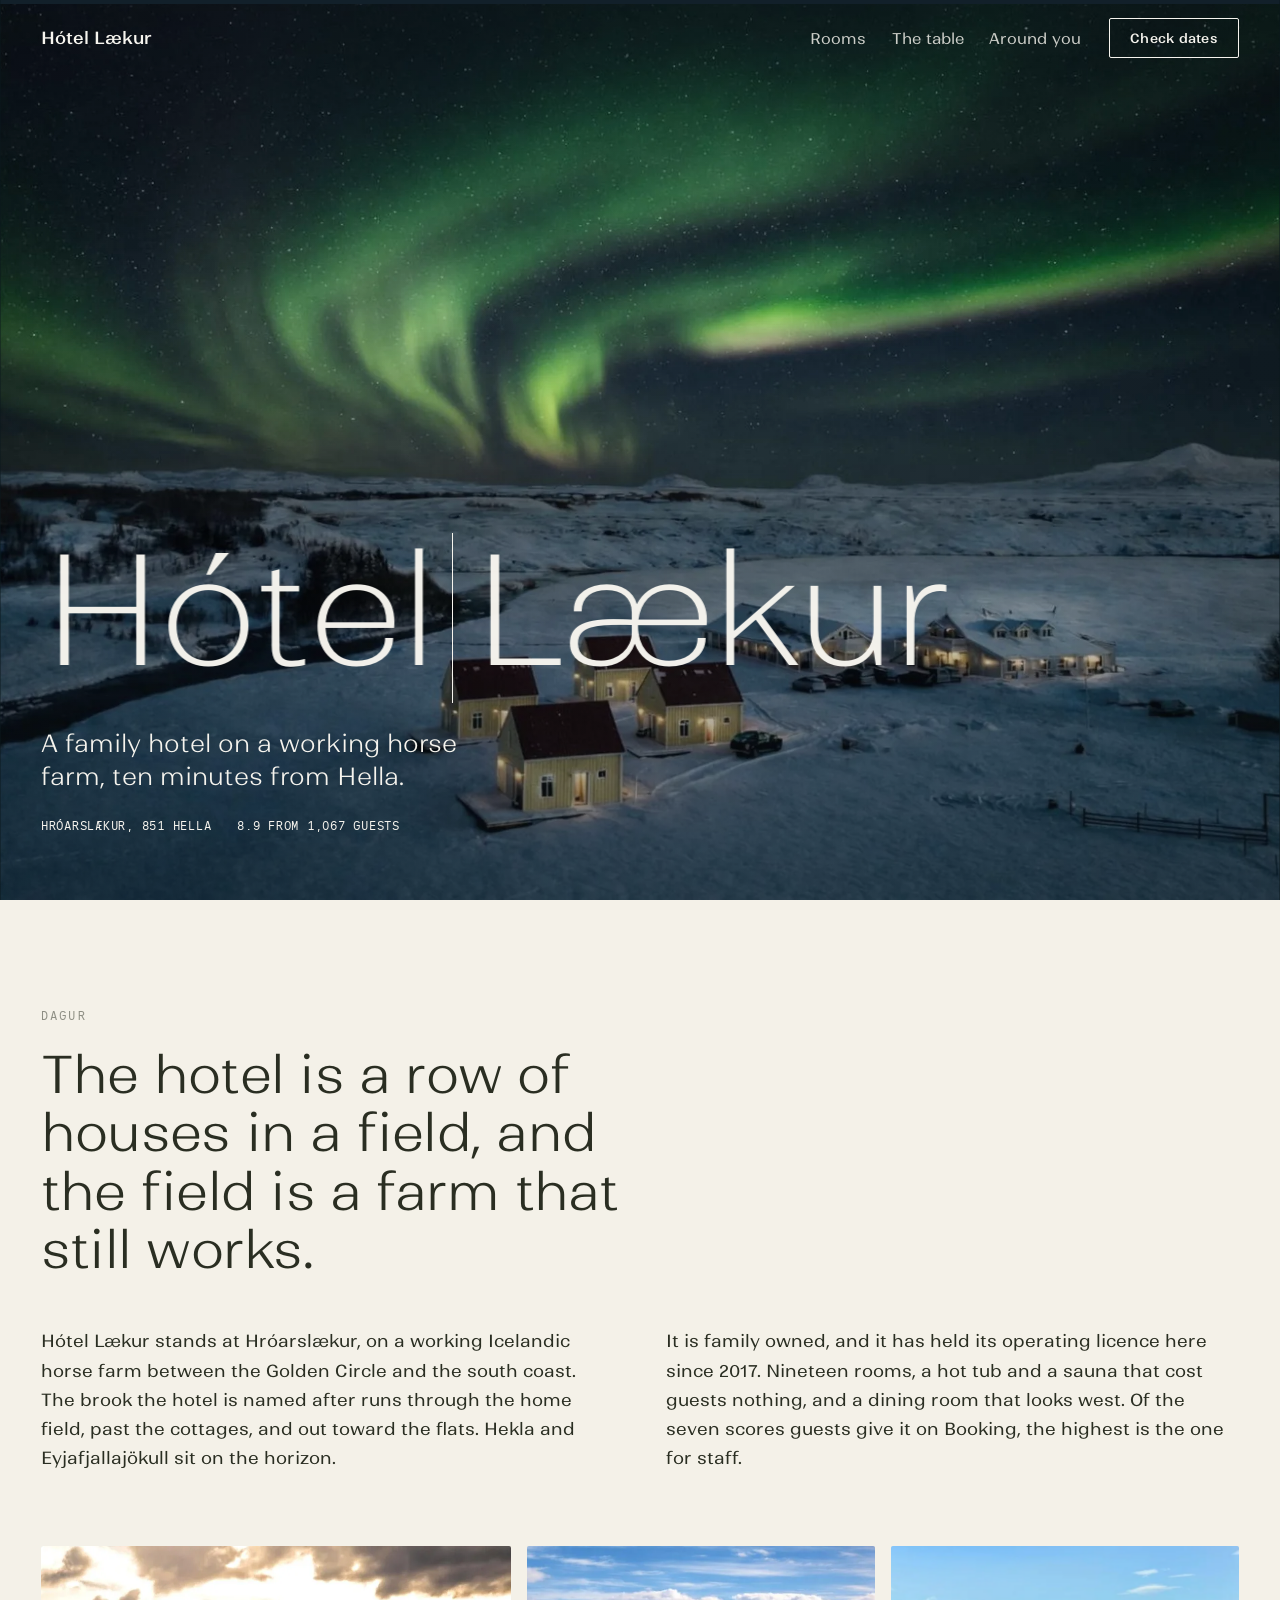
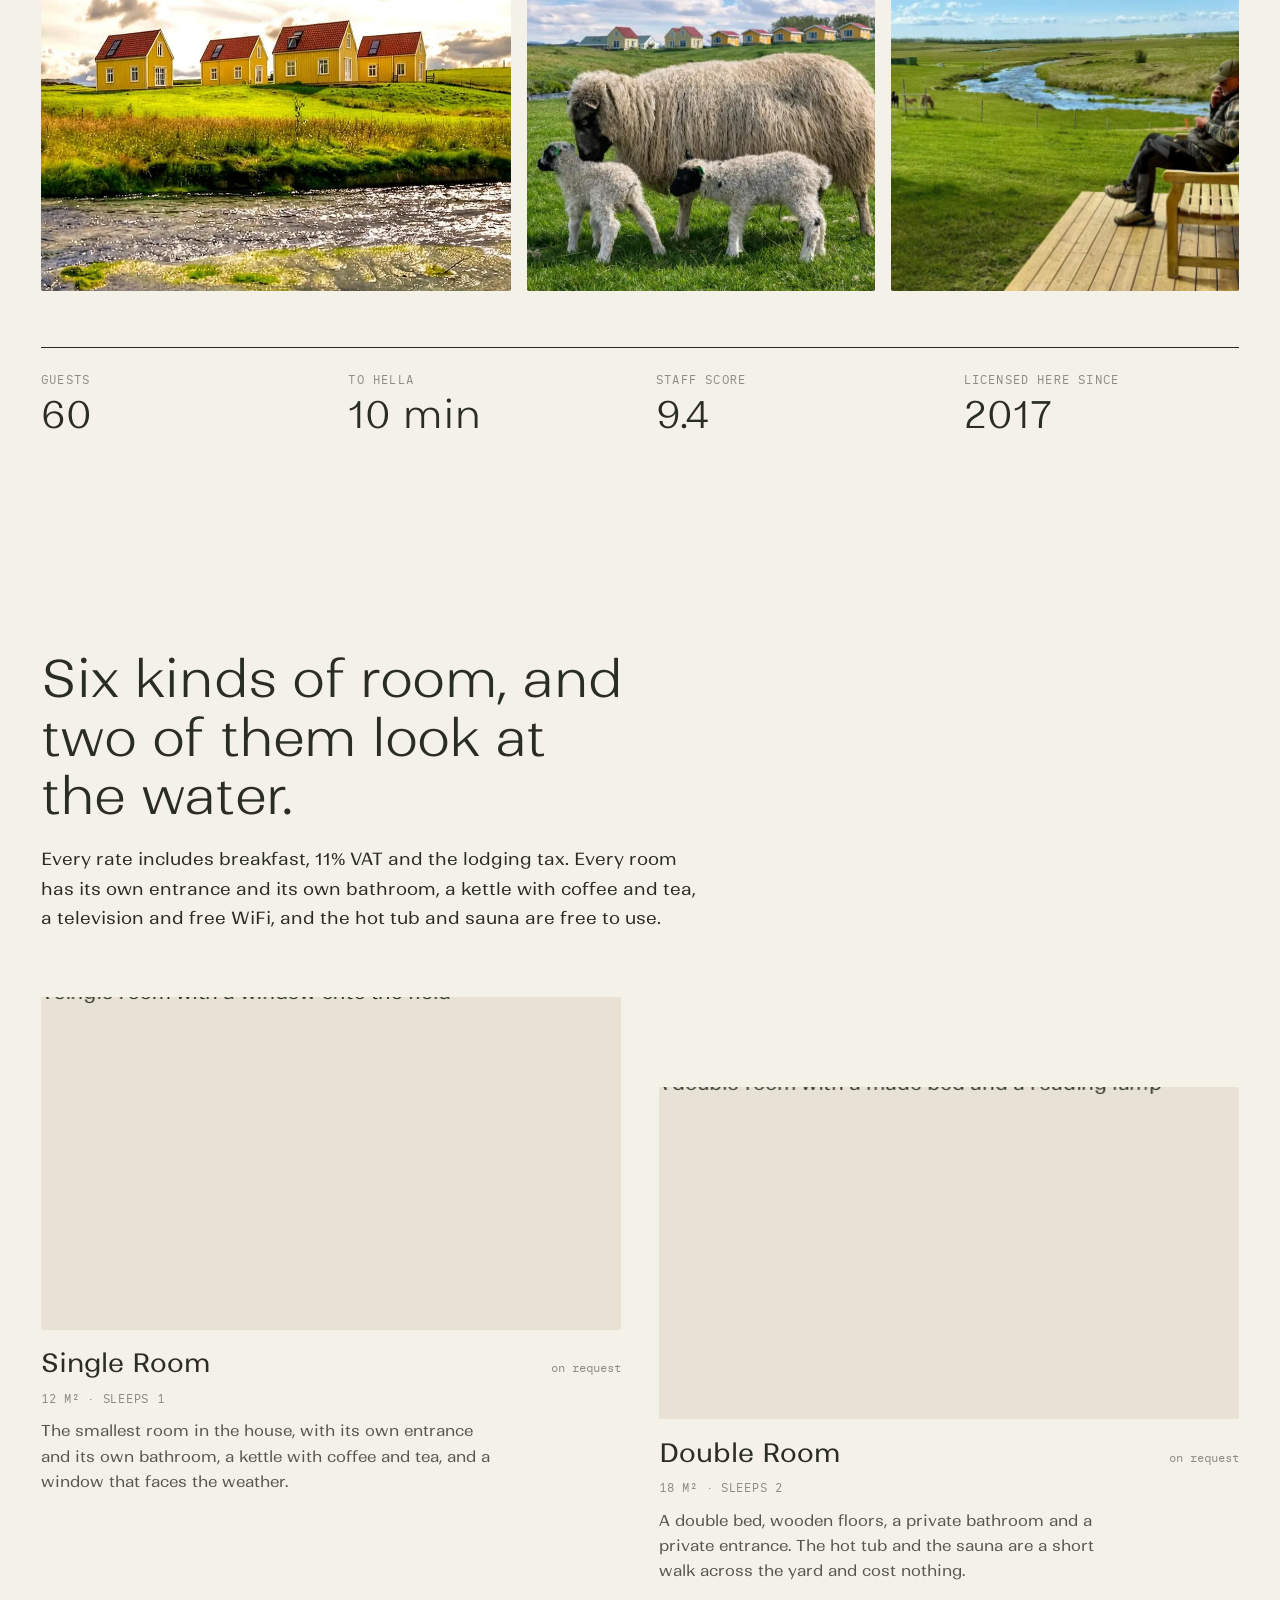
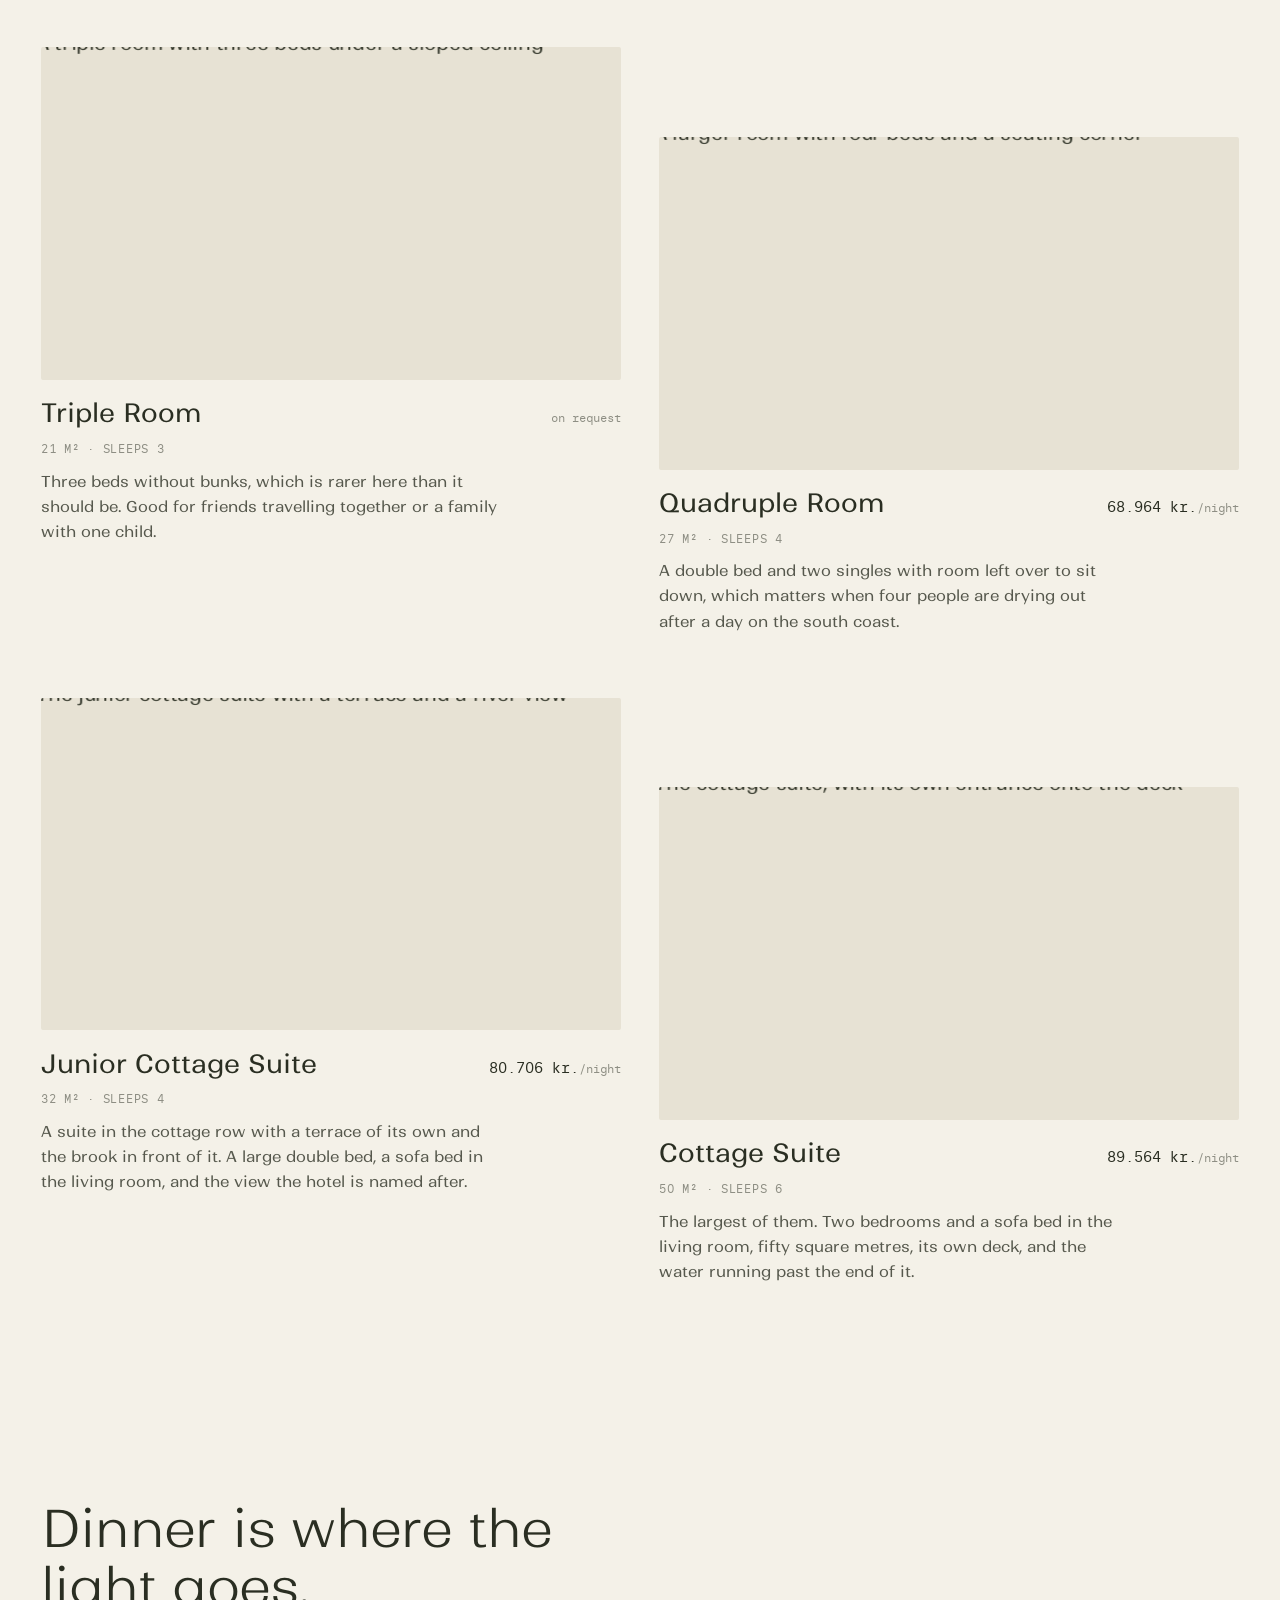
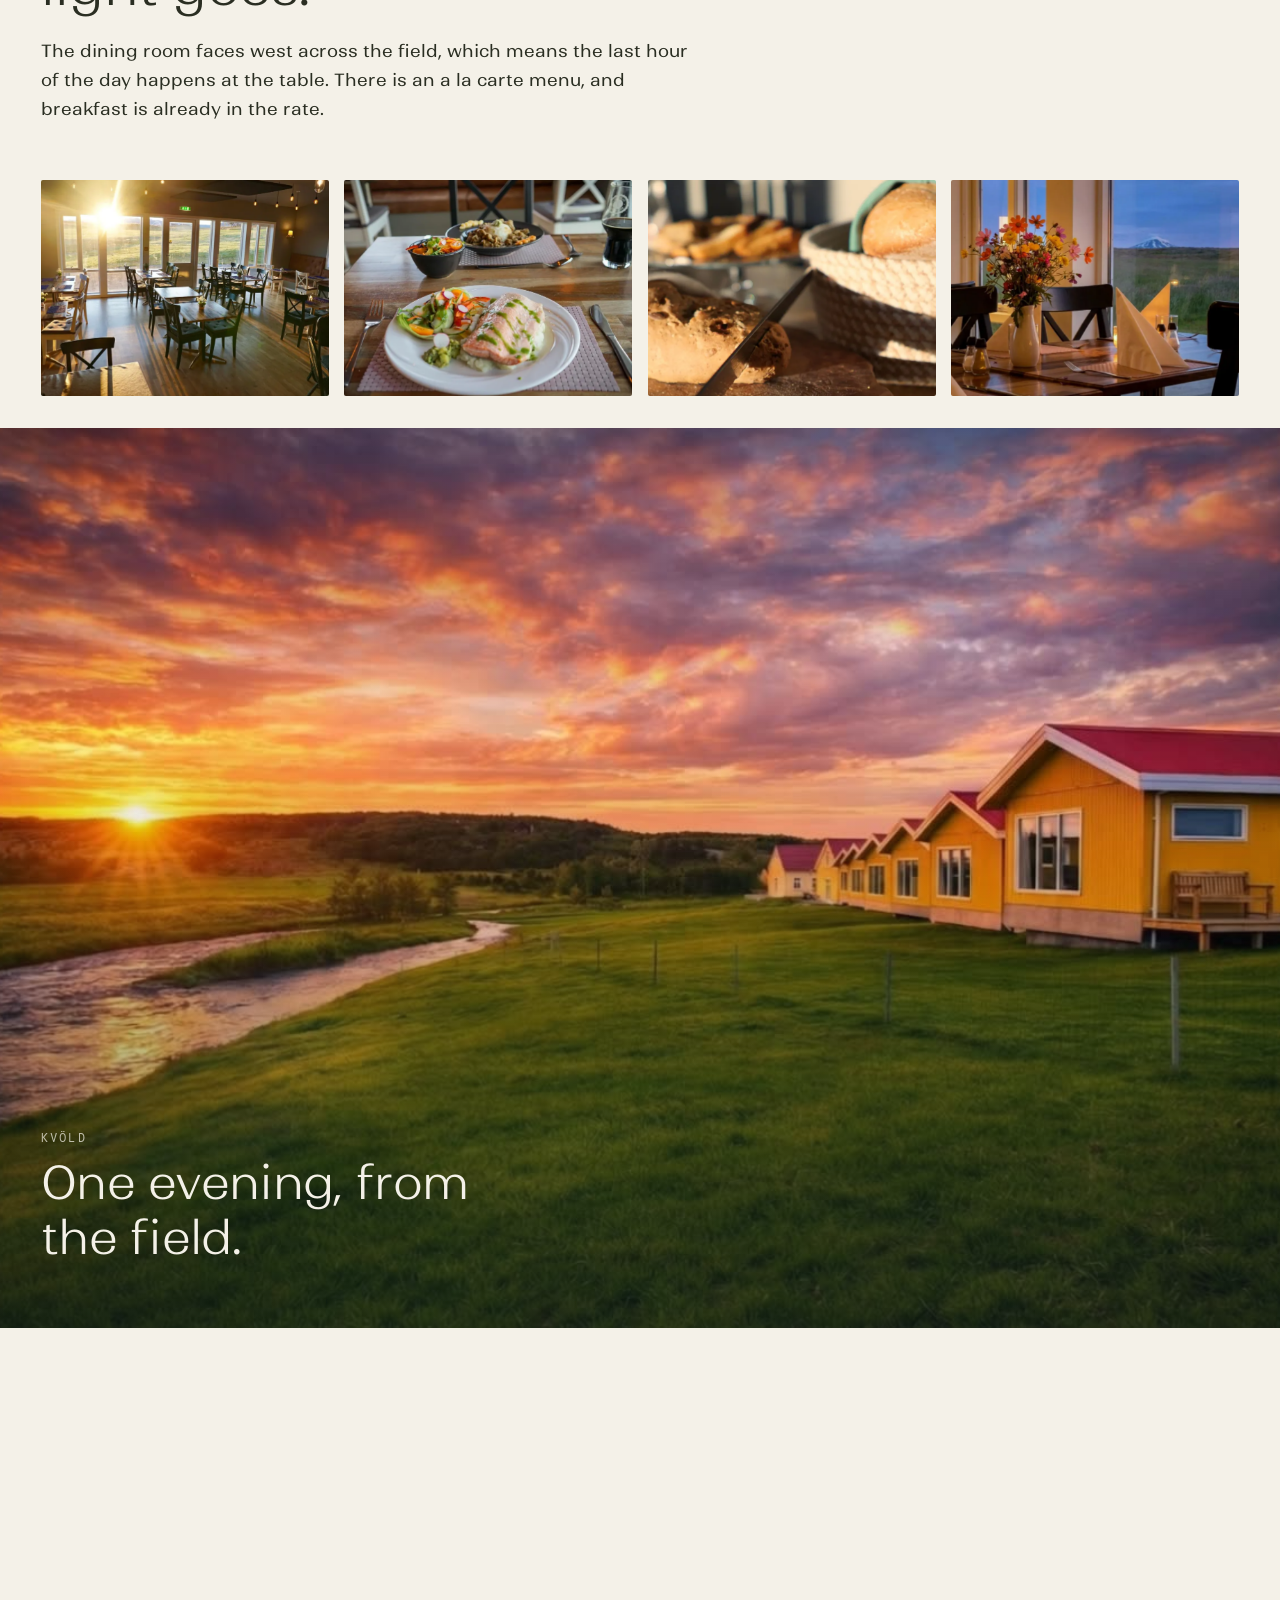
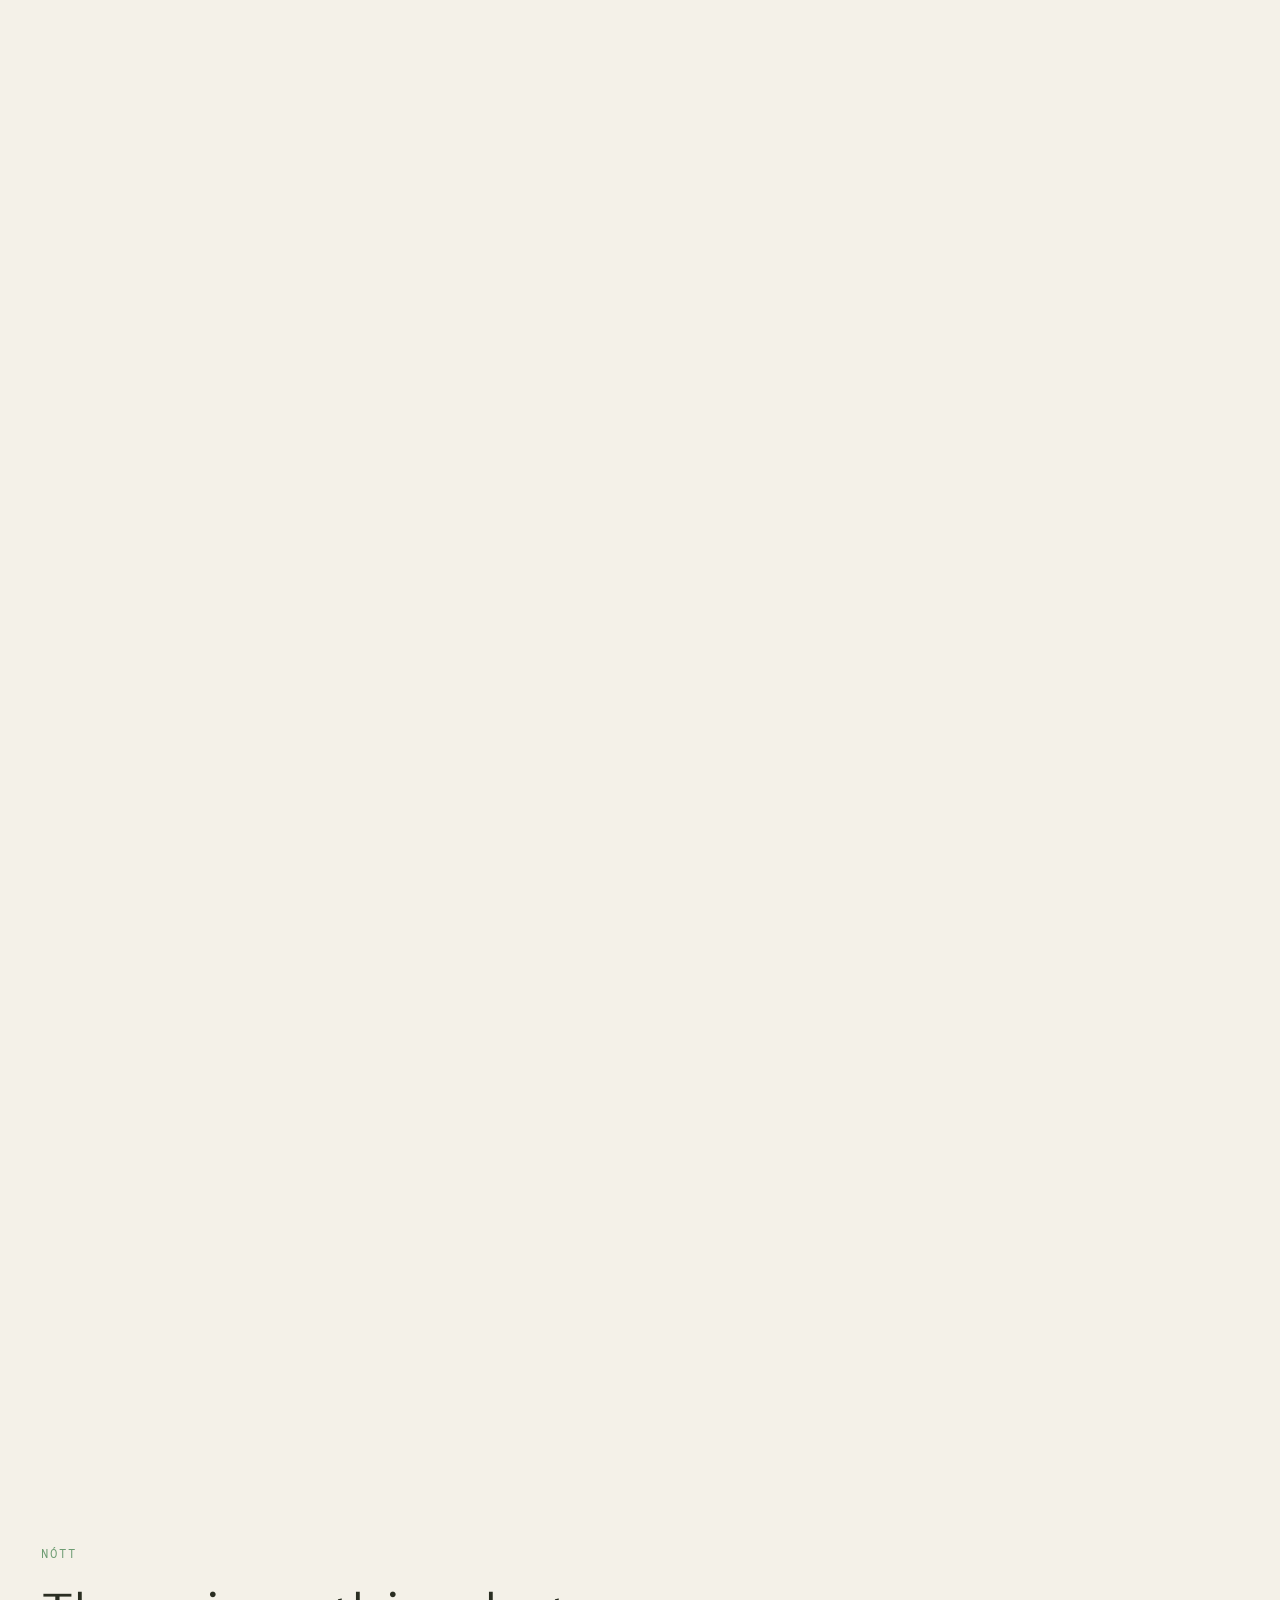
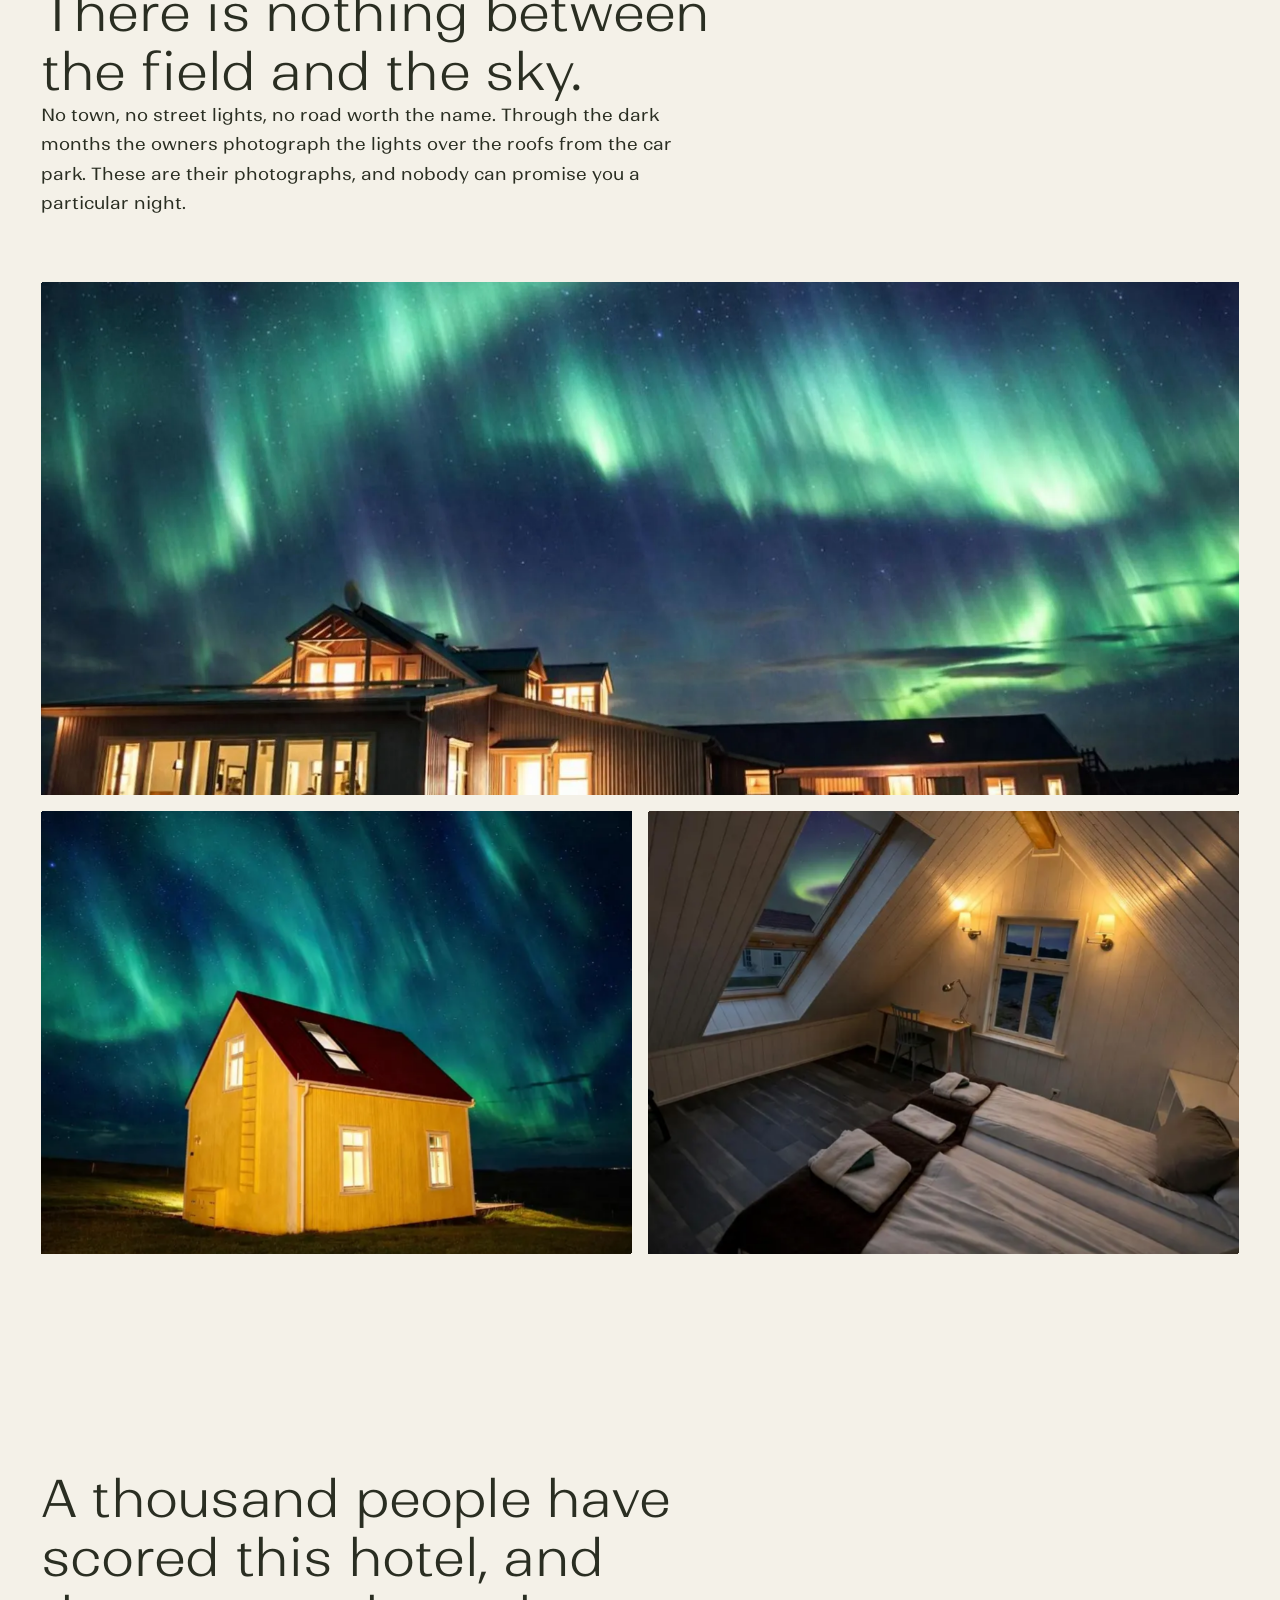
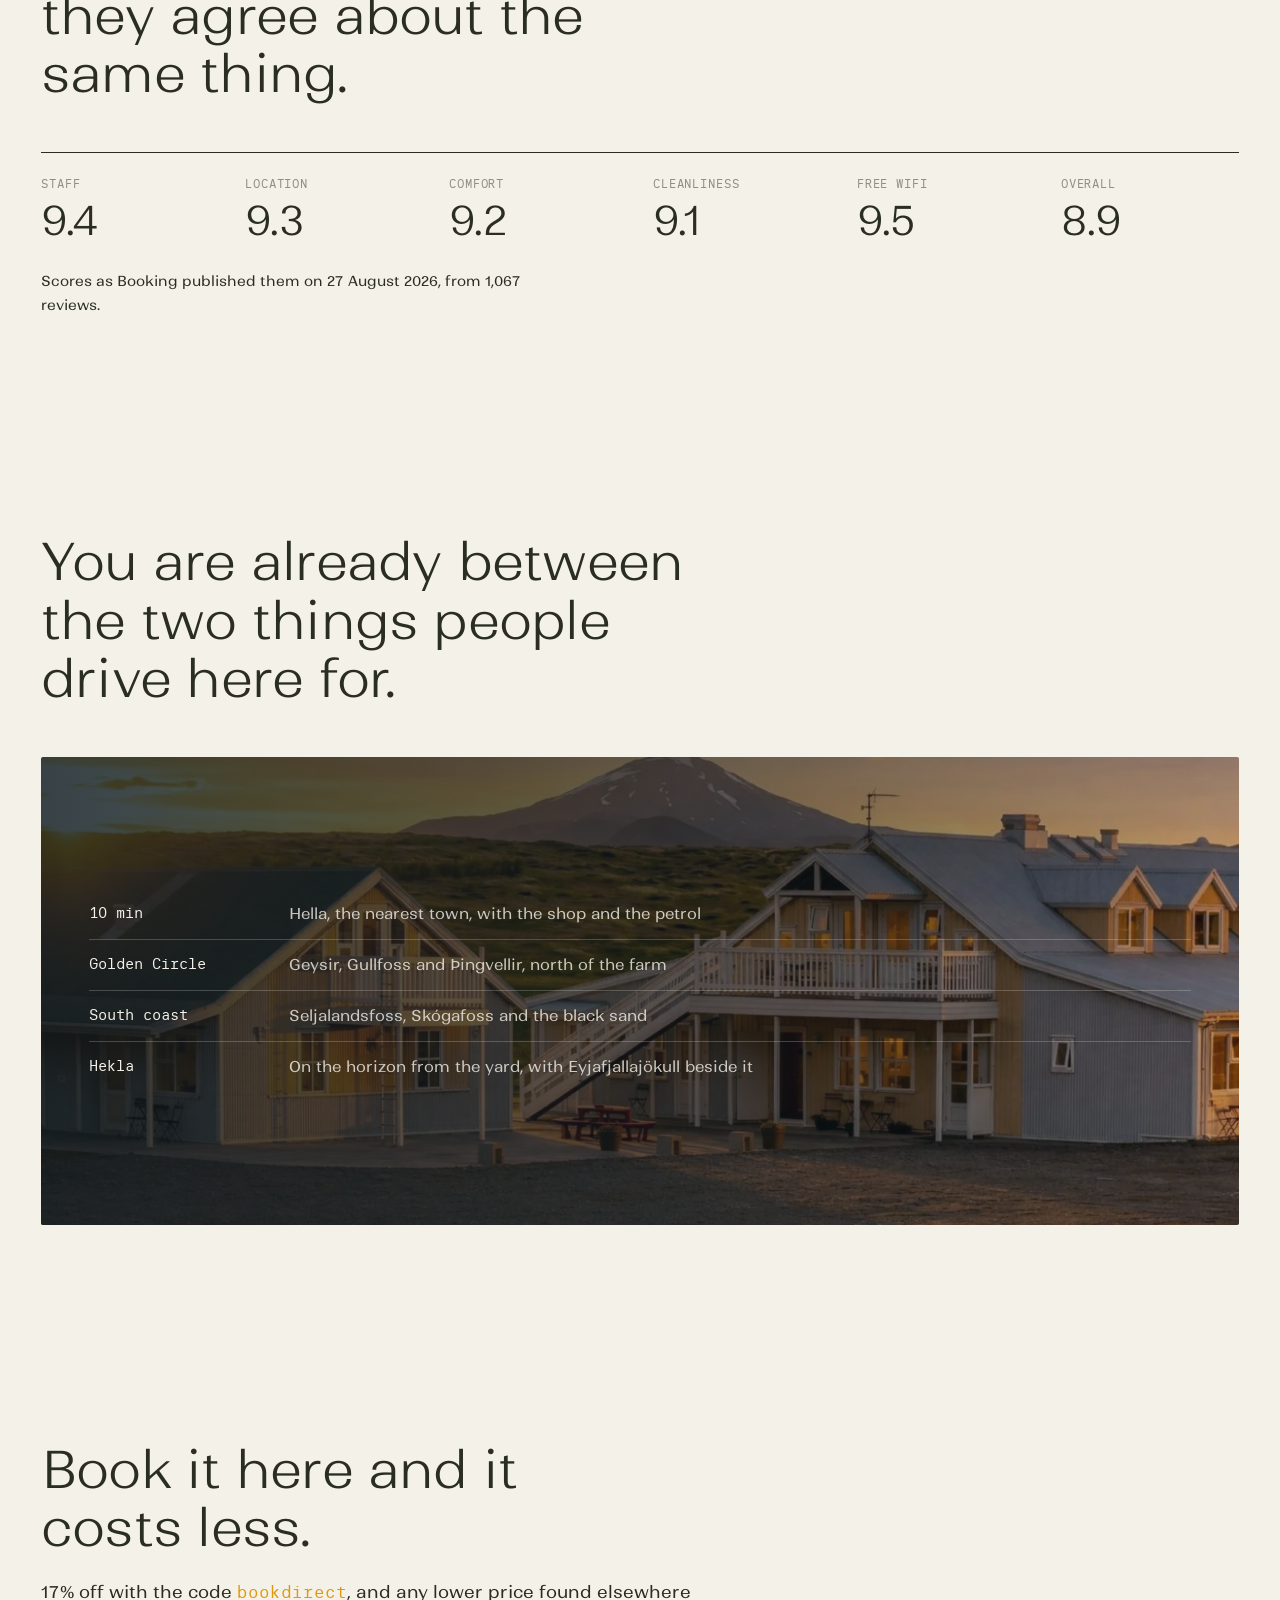
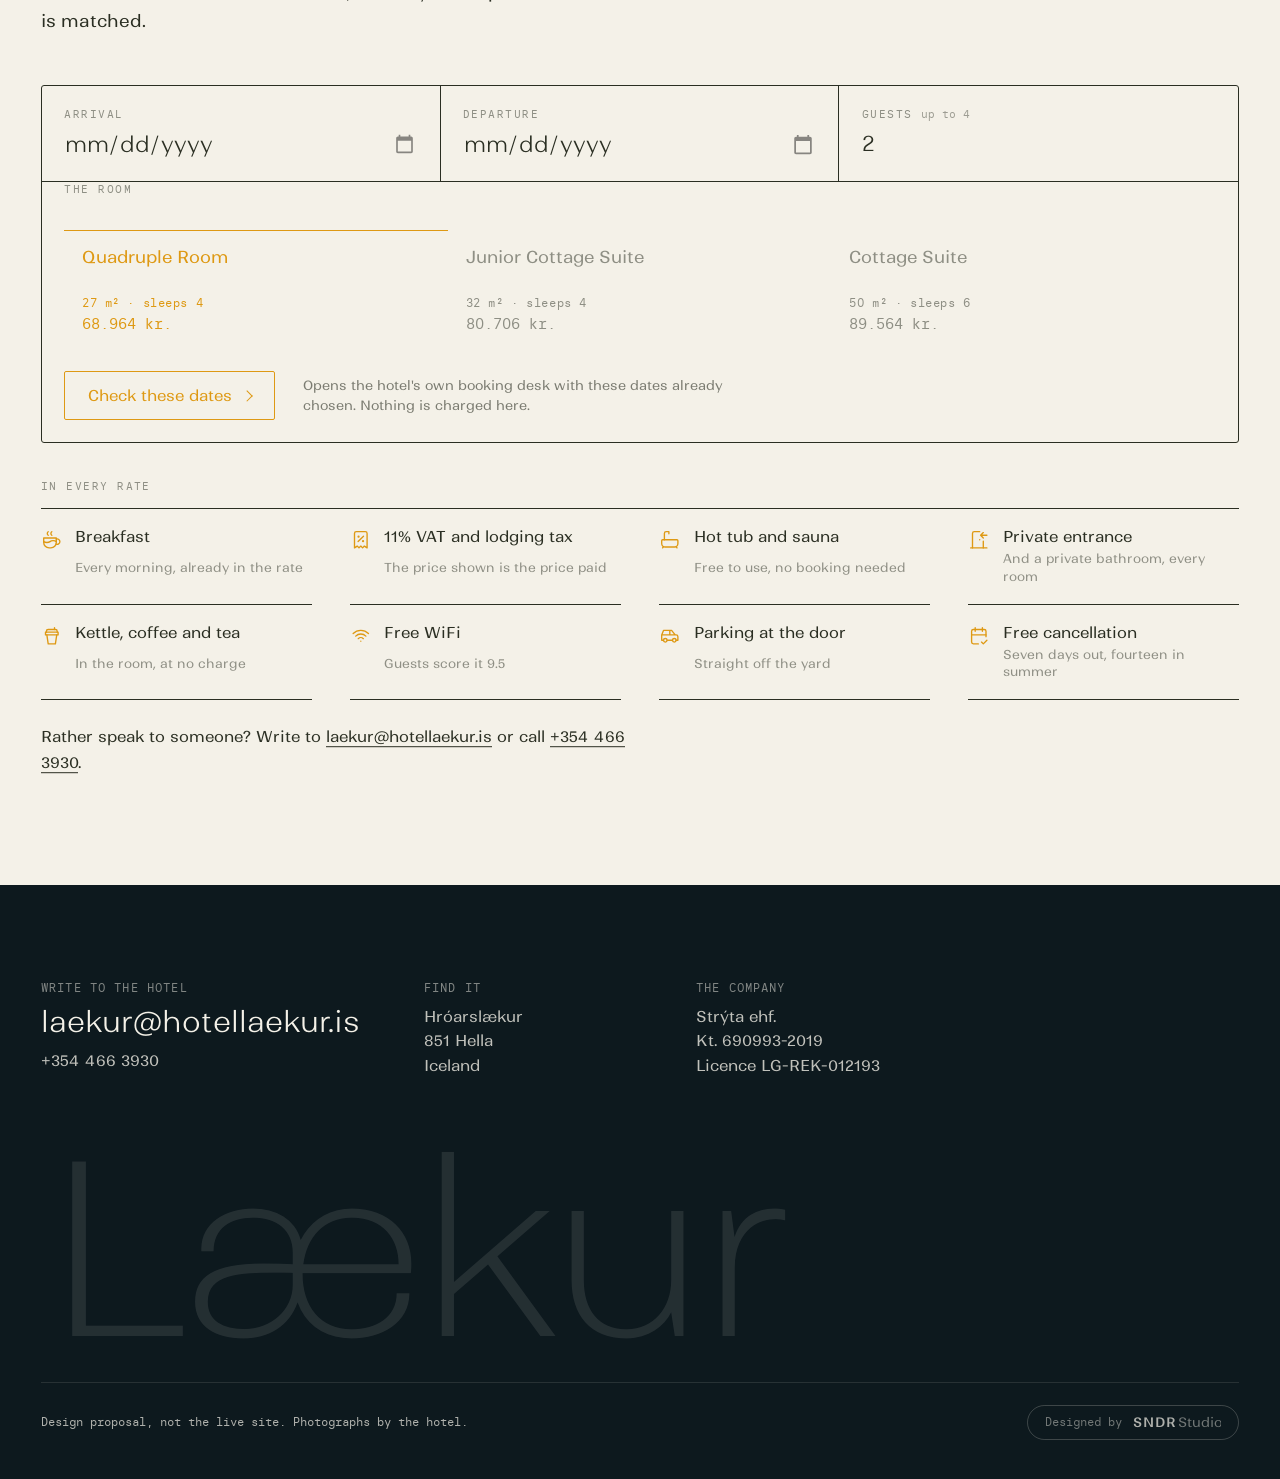
==== index.html @ 11e5ee1f "Deploy 6cac685 (noindex preview)" ====
<!doctype html>
<html lang="en">
<head>
<meta charset="utf-8">
<meta name="viewport" content="width=device-width, initial-scale=1, viewport-fit=cover">
<title>Hótel Lækur · A family hotel on a horse farm under Hekla, south Iceland</title>
<meta name="description" content="A family-run hotel of nineteen rooms on a working Icelandic horse farm at Hróarslækur, ten minutes from Hella, between the Golden Circle and the south coast. Hot tub, sauna, a restaurant, and Hekla on the horizon.">
<meta name="robots" content="noindex, nofollow">
<meta name="theme-color" content="#F4F1E8" id="themeColor">
<meta name="color-scheme" content="light">
<link rel="icon" type="image/png" sizes="32x32" href="assets/img/favicon-32.png">
<link rel="apple-touch-icon" href="assets/img/favicon-180.png">
<link rel="preload" href="assets/fonts/Ranade-Light.woff2" as="font" type="font/woff2" crossorigin>
<link rel="preload" href="assets/fonts/Ranade-Regular.woff2" as="font" type="font/woff2" crossorigin>
<link rel="preload" as="image" href="assets/img/aurora-wide.webp" fetchpriority="high"
  imagesrcset="assets/img/aurora-wide-sm.webp 1000w, assets/img/aurora-wide.webp 2000w" imagesizes="100vw">
<meta property="og:type" content="website">
<meta property="og:title" content="Hótel Lækur · A family hotel on a horse farm under Hekla">
<meta property="og:description" content="Nineteen rooms on a working horse farm at Hróarslækur, south Iceland. Hot tub, sauna, a restaurant, and the northern lights over the field.">
<meta property="og:image" content="assets/img/aurora-wide.webp">
<meta property="og:locale" content="en_GB">
<link rel="stylesheet" href="styles.css">

<!-- Every figure on this page traces to one of: the property's own Booking page and its
     availability table (read 2026-08-27), hotellaekur.is, or the rekstrarleyfi register
     (licence LG-REK-012193, Strýta ehf. kt. 690993-2019). Nothing is inferred. -->
<script type="application/ld+json">
{
  "@context": "https://schema.org",
  "@type": "Hotel",
  "name": "Hótel Lækur",
  "description": "A family-run hotel on a working Icelandic horse farm at Hróarslækur, between the Golden Circle and the south coast.",
  "address": { "@type": "PostalAddress", "streetAddress": "Hróarslækur", "postalCode": "851", "addressLocality": "Hella", "addressRegion": "South Iceland", "addressCountry": "IS" },
  "email": "laekur@hotellaekur.is",
  "telephone": "+354 466 3930",
  "aggregateRating": { "@type": "AggregateRating", "ratingValue": "8.9", "bestRating": "10", "reviewCount": "1067" },
  "petsAllowed": false,
  "amenityFeature": [
    { "@type": "LocationFeatureSpecification", "name": "Hot tub", "value": true },
    { "@type": "LocationFeatureSpecification", "name": "Sauna", "value": true },
    { "@type": "LocationFeatureSpecification", "name": "Restaurant", "value": true },
    { "@type": "LocationFeatureSpecification", "name": "Free WiFi", "value": true }
  ]
}
</script>
<script type="application/ld+json">
{
  "@context": "https://schema.org",
  "@type": "FAQPage",
  "mainEntity": [
    { "@type": "Question", "name": "Where is Hótel Lækur?",
      "acceptedAnswer": { "@type": "Answer", "text": "At Hróarslækur, 851 Hella, in south Iceland. Ten minutes by car from Hella, between the Golden Circle and the south coast, with Hekla and Eyjafjallajökull on the horizon." } },
    { "@type": "Question", "name": "Is breakfast included?",
      "acceptedAnswer": { "@type": "Answer", "text": "Yes. Every rate on the hotel's own site includes breakfast, 11% VAT and the lodging tax." } },
    { "@type": "Question", "name": "Is there a hot tub and a sauna?",
      "acceptedAnswer": { "@type": "Answer", "text": "Yes, and both are free for guests. Every room also has a private entrance and private facilities, a television, free WiFi, a kettle and complimentary coffee and tea." } },
    { "@type": "Question", "name": "Can the northern lights be seen from the hotel?",
      "acceptedAnswer": { "@type": "Answer", "text": "The hotel stands in open farmland with no town lights nearby, and the owners photograph the aurora over the cottages through the dark months. Nobody can promise an appearance on a given night." } }
  ]
}
</script>
</head>

<body class="is-loading" data-ground="day">

<a class="skip" href="#main">Skip to content</a>

<!-- Safari 26 ignores theme-color and samples a fixed top-edge element's background-color
     instead. The ground inverts mid-page here, so the strip needs a real element. -->
<div class="tintplate" aria-hidden="true"></div>

<!-- The loader rehearses the signature: a seam draws down the middle as the page
     loads, then the screen parts along it, and the wordmark then opens out of its
     own rule in the same gesture. Gated on html.js so no-JS never sees it. -->
<div class="loader" id="loader" aria-hidden="true">
  <div class="loader_half loader_half--l"></div>
  <div class="loader_half loader_half--r"></div>
  <span class="loader_seam" id="loaderSeam"></span>
  <span class="loader_place" id="loaderPlace">Hróarslækur · 851 Hella</span>
</div>

<header class="chrome" id="chrome">
  <div class="wrap chrome_in">
    <a class="chrome_mark" href="#top" aria-label="Hótel Lækur, back to top">Hótel Lækur</a>
    <nav class="chrome_nav" aria-label="Main">
      <a href="#rooms">Rooms</a>
      <a href="#table">The table</a>
      <a href="#around">Around you</a>
    </nav>
    <a class="chrome_book" href="#book">Check dates</a>
    <button class="chrome_burger" id="burger" aria-expanded="false" aria-controls="panel" aria-label="Menu"><i></i><i></i></button>
  </div>
</header>

<div class="panel" id="panel" aria-hidden="true">
  <nav class="panel_nav" aria-label="Menu">
    <a href="#farm">The farm</a>
    <a href="#rooms">Rooms</a>
    <a href="#table">The table</a>
    <a href="#evening">The evening</a>
    <a href="#around">Around you</a>
    <a class="is-cta" href="#book">Check dates</a>
  </nav>
  <div class="panel_foot">
    <a href="mailto:laekur@hotellaekur.is">laekur@hotellaekur.is</a>
    <a href="tel:+3544663930">+354 466 3930</a>
    <span>Hróarslækur, 851 Hella</span>
  </div>
</div>

<main id="main">

  <!-- ============ HERO ============ -->
  <section class="hero" id="top">
    <div class="hero_media">
      <img src="assets/img/aurora-wide.webp" srcset="assets/img/aurora-wide-sm.webp 1000w, assets/img/aurora-wide.webp 2000w"
        sizes="100vw" alt="The northern lights over the lit cottages of Hótel Lækur in winter" fetchpriority="high">
      <div class="hero_scrim" aria-hidden="true"></div>
    </div>
    <div class="wrap hero_in">
      <h1 class="wm" id="wm">
        <span class="wm_row">
          <span class="wm_word wm_l" id="wmL">Hótel</span><span class="wm_rule" id="wmRule" aria-hidden="true"></span><span class="wm_word wm_r" id="wmR">Lækur</span>
        </span>
      </h1>
      <p class="hero_sub">A family hotel on a working horse farm, ten minutes from Hella.</p>
      <p class="hero_meta fig"><span>Hróarslækur, 851 Hella</span><span>8.9 from 1,067 guests</span></p>
    </div>
  </section>

  <!-- ============ 1 · THE FARM ============ -->
  <section class="farm wrap" id="farm">
    <p class="phase">Dagur</p>
    <h2 class="h2 lines">The hotel is a row of houses in a field, and the field is a farm that still works.</h2>
    <div class="farm_cols">
      <p class="copy">Hótel Lækur stands at Hróarslækur, on a working Icelandic horse farm between the
        Golden Circle and the south coast. The brook the hotel is named after runs through the home field,
        past the cottages, and out toward the flats. Hekla and Eyjafjallajökull sit on the horizon.</p>
      <p class="copy">It is family owned, and it has held its operating licence here since 2017. Nineteen
        rooms, a hot tub and a sauna that cost guests nothing, and a dining room that looks west. Of the
        seven scores guests give it on Booking, the highest is the one for staff.</p>
    </div>
    <div class="farm_grid">
      <figure class="frame f-tall"><img src="assets/img/cottages-brook.webp" srcset="assets/img/cottages-brook-sm.webp 1000w, assets/img/cottages-brook.webp 2000w" sizes="(max-width:860px) 100vw, 46vw" alt="The yellow cottages with red roofs beside the brook in summer" loading="lazy"></figure>
      <figure class="frame"><img src="assets/img/sheep.webp" srcset="assets/img/sheep-sm.webp 1000w, assets/img/sheep.webp 2000w" sizes="(max-width:860px) 100vw, 30vw" alt="A ewe and two lambs in the home field" loading="lazy"></figure>
      <figure class="frame"><img src="assets/img/deck-brook.webp" srcset="assets/img/deck-brook-sm.webp 1000w, assets/img/deck-brook.webp 2000w" sizes="(max-width:860px) 100vw, 30vw" alt="A guest sitting on a deck looking out over the brook and the horses" loading="lazy"></figure>
    </div>
    <dl class="facts">
      <div><dt>Guests</dt><dd class="fig">60</dd></div>
      <div><dt>To Hella</dt><dd class="fig">10 min</dd></div>
      <div><dt>Staff score</dt><dd class="fig">9.4</dd></div>
      <div><dt>Licensed here since</dt><dd class="fig">2017</dd></div>
    </dl>
  </section>

  <!-- ============ 2 · ROOMS ============ -->
  <section class="rooms wrap" id="rooms">
    <h2 class="h2 lines">Six kinds of room, and two of them look at the water.</h2>
    <p class="copy rooms_note">Every rate includes breakfast, 11% VAT and the lodging tax. Every room has
      its own entrance and its own bathroom, a kettle with coffee and tea, a television and free WiFi, and
      the hot tub and sauna are free to use.</p>
    <div class="roomlist" id="roomlist"></div>
  </section>

  <!-- ============ 3 · THE TABLE ============ -->
  <section class="table" id="table">
    <div class="wrap table_head">
      <h2 class="h2 lines">Dinner is where the light goes.</h2>
      <p class="copy">The dining room faces west across the field, which means the last hour of the day
        happens at the table. There is an a la carte menu, and breakfast is already in the rate.</p>
    </div>
    <div class="table_strip">
      <figure class="frame"><img src="assets/img/dining-gold.webp" srcset="assets/img/dining-gold-sm.webp 1000w, assets/img/dining-gold.webp 2000w" sizes="(max-width:860px) 86vw, 44vw" alt="The dining room in low evening sun" loading="lazy"></figure>
      <figure class="frame"><img src="assets/img/plate.webp" srcset="assets/img/plate-sm.webp 1000w, assets/img/plate.webp 2000w" sizes="(max-width:860px) 70vw, 26vw" alt="A plated main course" loading="lazy"></figure>
      <figure class="frame"><img src="assets/img/bread.webp" srcset="assets/img/bread-sm.webp 1000w, assets/img/bread.webp 2000w" sizes="(max-width:860px) 70vw, 26vw" alt="Baskets of bread at breakfast" loading="lazy"></figure>
      <figure class="frame"><img src="assets/img/dining-flowers.webp" srcset="assets/img/dining-flowers-sm.webp 1000w, assets/img/dining-flowers.webp 2000w" sizes="(max-width:860px) 70vw, 26vw" alt="A laid table with flowers and the mountain through the window" loading="lazy"></figure>
    </div>
  </section>

  <!-- ============ 4 · THE EVENING · the pinned film ============ -->
  <section class="film" id="evening">
    <div class="film_pin">
      <canvas class="film_canvas" id="filmCanvas" aria-hidden="true"></canvas>
      <img class="film_poster" id="filmPoster" src="assets/img/film-day.webp" alt="The sun setting over the brook and the cottages at Hótel Lækur">
      <div class="film_veil" aria-hidden="true"></div>
      <div class="wrap film_type">
        <p class="phase film_phase" id="filmPhase">Kvöld</p>
        <p class="film_line">One evening, from the field.</p>
      </div>
    </div>
    <div class="film_scroll" aria-hidden="true"></div>
  </section>

  <!-- ============ 5 · THE NIGHT ============ -->
  <section class="night wrap" id="night">
    <p class="phase is-aurora">Nótt</p>
    <h2 class="h2 lines">There is nothing between the field and the sky.</h2>
    <p class="copy">No town, no street lights, no road worth the name. Through the dark months the owners
      photograph the lights over the roofs from the car park. These are their photographs, and nobody can
      promise you a particular night.</p>
    <div class="night_grid">
      <figure class="frame f-wide"><img src="assets/img/aurora-lodge.webp" srcset="assets/img/aurora-lodge-sm.webp 1000w, assets/img/aurora-lodge.webp 2000w" sizes="100vw" alt="The northern lights over the lodge and the restaurant" loading="lazy"></figure>
      <figure class="frame"><img src="assets/img/aurora-cottage.webp" srcset="assets/img/aurora-cottage-sm.webp 1000w, assets/img/aurora-cottage.webp 2000w" sizes="(max-width:860px) 100vw, 46vw" alt="Aurora above a single yellow cottage with a red roof" loading="lazy"></figure>
      <figure class="frame"><img src="assets/img/aurora-skylight.webp" srcset="assets/img/aurora-skylight-sm.webp 1000w, assets/img/aurora-skylight.webp 2000w" sizes="(max-width:860px) 100vw, 46vw" alt="The northern lights seen through the skylight of an attic room" loading="lazy"></figure>
    </div>
  </section>

  <!-- ============ 6 · GUEST VOICES ============ -->
  <section class="voices wrap" id="voices">
    <h2 class="h2 lines">A thousand people have scored this hotel, and they agree about the same thing.</h2>
    <dl class="scores">
      <div><dt>Staff</dt><dd class="fig">9.4</dd></div>
      <div><dt>Location</dt><dd class="fig">9.3</dd></div>
      <div><dt>Comfort</dt><dd class="fig">9.2</dd></div>
      <div><dt>Cleanliness</dt><dd class="fig">9.1</dd></div>
      <div><dt>Free WiFi</dt><dd class="fig">9.5</dd></div>
      <div><dt>Overall</dt><dd class="fig">8.9</dd></div>
    </dl>
    <p class="copy voices_note">Scores as Booking published them on 27 August 2026, from 1,067 reviews.</p>
  </section>

  <!-- ============ 7 · AROUND YOU ============ -->
  <section class="around wrap" id="around">
    <h2 class="h2 lines">You are already between the two things people drive here for.</h2>
    <div class="idx">
      <img class="idx_bg" src="assets/img/sunset-lodge.webp" srcset="assets/img/sunset-lodge-sm.webp 1000w, assets/img/sunset-lodge.webp 2000w" sizes="100vw" alt="The lodge at golden hour with Hekla behind it" loading="lazy">
      <dl class="idx_list">
        <div><dt class="fig">10 min</dt><dd>Hella, the nearest town, with the shop and the petrol</dd></div>
        <div><dt class="fig">Golden Circle</dt><dd>Geysir, Gullfoss and Þingvellir, north of the farm</dd></div>
        <div><dt class="fig">South coast</dt><dd>Seljalandsfoss, Skógafoss and the black sand</dd></div>
        <div><dt class="fig">Hekla</dt><dd>On the horizon from the yard, with Eyjafjallajökull beside it</dd></div>
      </dl>
    </div>
  </section>

  <!-- ============ 8 · BOOK ============ -->
  <section class="book wrap" id="book">
    <div class="book_head">
      <h2 class="h2 lines">Book it here and it costs less.</h2>
      <p class="copy">17% off with the code <strong class="fig">bookdirect</strong>, and any lower
        price found elsewhere is matched.</p>
    </div>
    <form class="bk" id="bkForm" novalidate>
      <div class="bk_row bk_row--when">
        <div class="bk_cell">
          <label class="bk_lab" for="bkIn">Arrival</label>
          <input class="bk_input" id="bkIn" type="date" required>
        </div>
        <div class="bk_cell">
          <label class="bk_lab" for="bkOut">Departure</label>
          <input class="bk_input" id="bkOut" type="date" required>
        </div>
        <div class="bk_cell">
          <label class="bk_lab" for="bkGuests">Guests <span class="bk_opt" id="bkCap">up to 4</span></label>
          <input class="bk_input" id="bkGuests" type="number" min="1" max="4" value="2" inputmode="numeric" required>
        </div>
      </div>

      <fieldset class="bk_row bk_row--room">
        <legend class="bk_lab">The room</legend>
        <div class="bk_pills" id="bkPills"></div>
      </fieldset>

      <div class="bk_row bk_row--sum" id="bkOutBox" hidden>
        <div class="bk_sum">
          <span class="bk_sum-l" id="bkSumTitle"></span>
          <span class="bk_sum-s" id="bkSumNote"></span>
        </div>
        <div class="bk_price">
          <span class="bk_price-n fig" id="bkPrice"></span>
          <span class="bk_price-s" id="bkPriceSub"></span>
        </div>
      </div>

      <p class="bk_err" id="bkErr" role="alert" hidden></p>

      <div class="bk_row bk_row--act">
        <button class="btn" id="bkGo" type="submit">Check these dates</button>
        <p class="bk_note">Opens the hotel's own booking desk with these dates already chosen.
          Nothing is charged here.</p>
      </div>
    </form>

    <div class="incl">
      <p class="bk_lab incl_lab">In every rate</p>
      <ul class="incl_list">
        <li class="incl_item">
          <svg class="incl_ico" viewBox="0 0 24 24" fill="none" stroke="currentColor" stroke-width="1.5" stroke-linecap="round" stroke-linejoin="round" aria-hidden="true"><path d="M3 14c.83 .642 2.077 1.017 3.5 1c1.423 .017 2.67 -.358 3.5 -1c.83 -.642 2.077 -1.017 3.5 -1c1.423 -.017 2.67 .358 3.5 1" /> <path d="M8 3a2.4 2.4 0 0 0 -1 2a2.4 2.4 0 0 0 1 2" /> <path d="M12 3a2.4 2.4 0 0 0 -1 2a2.4 2.4 0 0 0 1 2" /> <path d="M3 10h14v5a6 6 0 0 1 -6 6h-2a6 6 0 0 1 -6 -6v-5z" /> <path d="M16.746 16.726a3 3 0 1 0 .252 -5.555" /></svg>
          <span class="incl_t">Breakfast</span>
          <span class="incl_d">Every morning, already in the rate</span>
        </li>
        <li class="incl_item">
          <svg class="incl_ico" viewBox="0 0 24 24" fill="none" stroke="currentColor" stroke-width="1.5" stroke-linecap="round" stroke-linejoin="round" aria-hidden="true"><path d="M9 14l6 -6" /> <circle cx="9.5" cy="8.5" r=".5" fill="currentColor" /> <circle cx="14.5" cy="13.5" r=".5" fill="currentColor" /> <path d="M5 21v-16a2 2 0 0 1 2 -2h10a2 2 0 0 1 2 2v16l-3 -2l-2 2l-2 -2l-2 2l-2 -2l-3 2" /></svg>
          <span class="incl_t">11% VAT and lodging tax</span>
          <span class="incl_d">The price shown is the price paid</span>
        </li>
        <li class="incl_item">
          <svg class="incl_ico" viewBox="0 0 24 24" fill="none" stroke="currentColor" stroke-width="1.5" stroke-linecap="round" stroke-linejoin="round" aria-hidden="true"><path d="M4 12h16a1 1 0 0 1 1 1v3a4 4 0 0 1 -4 4h-10a4 4 0 0 1 -4 -4v-3a1 1 0 0 1 1 -1z" /> <path d="M6 12v-7a2 2 0 0 1 2 -2h3v2.25" /> <path d="M4 21l1 -1.5" /> <path d="M20 21l-1 -1.5" /></svg>
          <span class="incl_t">Hot tub and sauna</span>
          <span class="incl_d">Free to use, no booking needed</span>
        </li>
        <li class="incl_item">
          <svg class="incl_ico" viewBox="0 0 24 24" fill="none" stroke="currentColor" stroke-width="1.5" stroke-linecap="round" stroke-linejoin="round" aria-hidden="true"><path d="M13 12v.01" /> <path d="M3 21h18" /> <path d="M5 21v-16a2 2 0 0 1 2 -2h6m4 10.5v7.5" /> <path d="M21 7h-7m3 -3l-3 3l3 3" /></svg>
          <span class="incl_t">Private entrance</span>
          <span class="incl_d">And a private bathroom, every room</span>
        </li>
        <li class="incl_item">
          <svg class="incl_ico" viewBox="0 0 24 24" fill="none" stroke="currentColor" stroke-width="1.5" stroke-linecap="round" stroke-linejoin="round" aria-hidden="true"><path d="M5 11h14v-3h-14z" /> <path d="M17.5 11l-1.5 10h-8l-1.5 -10" /> <path d="M6 8v-1a2 2 0 0 1 2 -2h8a2 2 0 0 1 2 2v1" /> <path d="M15 5v-2" /></svg>
          <span class="incl_t">Kettle, coffee and tea</span>
          <span class="incl_d">In the room, at no charge</span>
        </li>
        <li class="incl_item">
          <svg class="incl_ico" viewBox="0 0 24 24" fill="none" stroke="currentColor" stroke-width="1.5" stroke-linecap="round" stroke-linejoin="round" aria-hidden="true"><path d="M12 18l.01 0" /> <path d="M9.172 15.172a4 4 0 0 1 5.656 0" /> <path d="M6.343 12.343a8 8 0 0 1 11.314 0" /> <path d="M3.515 9.515c4.686 -4.687 12.284 -4.687 17 0" /></svg>
          <span class="incl_t">Free WiFi</span>
          <span class="incl_d">Guests score it 9.5</span>
        </li>
        <li class="incl_item">
          <svg class="incl_ico" viewBox="0 0 24 24" fill="none" stroke="currentColor" stroke-width="1.5" stroke-linecap="round" stroke-linejoin="round" aria-hidden="true"><path d="M7 17m-2 0a2 2 0 1 0 4 0a2 2 0 1 0 -4 0" /> <path d="M17 17m-2 0a2 2 0 1 0 4 0a2 2 0 1 0 -4 0" /> <path d="M5 17h-2v-6l2 -5h9l4 5h1a2 2 0 0 1 2 2v4h-2m-4 0h-6m-6 -6h15m-6 0v-5" /></svg>
          <span class="incl_t">Parking at the door</span>
          <span class="incl_d">Straight off the yard</span>
        </li>
        <li class="incl_item">
          <svg class="incl_ico" viewBox="0 0 24 24" fill="none" stroke="currentColor" stroke-width="1.5" stroke-linecap="round" stroke-linejoin="round" aria-hidden="true"><path d="M11.5 21h-5.5a2 2 0 0 1 -2 -2v-12a2 2 0 0 1 2 -2h12a2 2 0 0 1 2 2v6" /> <path d="M16 3v4" /> <path d="M8 3v4" /> <path d="M4 11h16" /> <path d="M15 19l2 2l4 -4" /></svg>
          <span class="incl_t">Free cancellation</span>
          <span class="incl_d">Seven days out, fourteen in summer</span>
        </li>
      </ul>
    </div>

    <p class="copy book_alt">Rather speak to someone? Write to
      <a href="mailto:laekur@hotellaekur.is">laekur@hotellaekur.is</a> or call
      <a href="tel:+3544663930">+354 466 3930</a>.</p>
  </section>
</main>

<footer class="foot" id="contact">
  <div class="wrap">
    <div class="foot_top">
      <div class="foot_col">
        <span class="foot_lab">Write to the hotel</span>
        <a class="foot_big" href="mailto:laekur@hotellaekur.is">laekur@hotellaekur.is</a>
        <a class="foot_val" href="tel:+3544663930">+354 466 3930</a>
      </div>
      <div class="foot_col">
        <span class="foot_lab">Find it</span>
        <span class="foot_val">Hróarslækur<br>851 Hella<br>Iceland</span>
      </div>
      <div class="foot_col">
        <span class="foot_lab">The company</span>
        <span class="foot_val">Strýta ehf.<br>Kt. 690993-2019<br>Licence LG-REK-012193</span>
      </div>
    </div>
    <p class="foot_word" aria-hidden="true">Lækur</p>
    <div class="foot_bot">
      <span>Design proposal, not the live site. Photographs by the hotel.</span>
      <a class="foot_credit" href="https://sndr-studio.pages.dev" rel="noopener">
        <span>Designed by</span>
        <svg class="foot_credit-mark" viewBox="0 0 120 24" role="img" aria-label="SNDR Studio">
          <text x="0" y="18" font-family="Ranade, system-ui, sans-serif" font-weight="500" font-size="18" letter-spacing="1.2" fill="currentColor">SNDR</text>
          <text x="62" y="18" font-family="Ranade, system-ui, sans-serif" font-size="18" fill="currentColor" opacity=".62">Studio</text>
        </svg>
      </a>
    </div>
  </div>
</footer>

<script src="assets/vendor/gsap.min.js"></script>
<script src="assets/vendor/ScrollTrigger.min.js"></script>
<script src="assets/vendor/lenis.min.js"></script>
<script src="app.js"></script>
</body>
</html>
---- styles.css ----
/* ==========================================================================
   HÓTEL LÆKUR · „Eitt kvöld"
   A Mirror House transplant. One master scroll lerps the ground from day to
   night through a single writer on :root; every section inherits. The film is
   a pre-decoded frame sequence on a canvas, never a scrubbed <video>.
   Palette quantised from the hotel's own photographs. See DESIGN.md.
   ========================================================================== */

@font-face { font-family: 'Ranade'; src: url('assets/fonts/Ranade-Thin.woff2') format('woff2'); font-weight: 100; font-display: swap; }
@font-face { font-family: 'Ranade'; src: url('assets/fonts/Ranade-Light.woff2') format('woff2'); font-weight: 300; font-display: swap; }
@font-face { font-family: 'Ranade'; src: url('assets/fonts/Ranade-Regular.woff2') format('woff2'); font-weight: 400; font-display: swap; }
@font-face { font-family: 'Ranade'; src: url('assets/fonts/Ranade-Medium.woff2') format('woff2'); font-weight: 500; font-display: swap; }
@font-face { font-family: 'Basier Mono'; src: url('assets/fonts/basier-mono.woff2') format('woff2'); font-weight: 400; font-display: swap; }

:root {
  /* sampled: see DESIGN.md §3 */
  --bone:   #F4F1E8;
  --field:  #5B6430;
  --dusk:   #AD6347;
  --night:  #0D191E;
  --aurora: #609467;
  --ember:  #DE9913;   /* THE accent: the light in their windows */

  /* the three the master scroll writes, day values as the resting state */
  --lk-c:    #F4F1E8;
  --lk-ink:  #2A2E22;
  --lk-soft: #E7E2D4;

  --sans: 'Ranade', ui-sans-serif, system-ui, sans-serif;
  --mono: 'Basier Mono', ui-monospace, SFMono-Regular, monospace;

  --ease: cubic-bezier(.19, 1, .22, 1);
  --soft: cubic-bezier(.4, 0, .2, 1);

  --pad:  clamp(1.25rem, 3.2vw, 2.75rem);
  --wrap: 84rem;
  --chrome-h: 4.75rem;
}

* { box-sizing: border-box; margin: 0; padding: 0; }
/* clip, never hidden: overflow:hidden kills sticky */
html, body { overflow-x: clip; }
html { background: var(--night); scroll-behavior: auto; }
html.lenis, html.lenis body { height: auto; }
body {
  background: var(--lk-c);
  color: var(--lk-ink);
  font: 400 1.0625rem/1.65 var(--sans);
  -webkit-font-smoothing: antialiased;
  -webkit-tap-highlight-color: transparent;
  transition: background-color .1s linear;
}
img { display: block; max-width: 100%; }
a { color: inherit; text-decoration: none; }
button { font: inherit; color: inherit; background: none; border: 0; cursor: pointer; }
a, button { touch-action: manipulation; }
[id] { scroll-margin-top: 6rem; }
:focus-visible { outline: 2px solid var(--ember); outline-offset: 3px; }
::selection { background: var(--ember); color: #1A1508; }

.wrap { width: min(100% - (var(--pad) * 2), var(--wrap)); margin-inline: auto; }
.fig { font-family: var(--mono); font-variant-numeric: tabular-nums; }

.skip {
  position: fixed; top: .5rem; left: .5rem; z-index: 400;
  background: var(--night); color: var(--bone); font: 500 .875rem/1 var(--sans);
  padding: .9rem 1.1rem; border-radius: 2px;
  transform: translateY(-320%); transition: transform .2s var(--soft);
}
.skip:focus { transform: translateY(0); }

/* ---------- type roles ---------- */
.phase {
  font: 400 .75rem/1.3 var(--mono); letter-spacing: .18em; text-transform: uppercase;
  color: var(--lk-ink); opacity: .5; margin-bottom: 1.4rem;
}
.phase.is-aurora { color: var(--aurora); opacity: .9; }
.h2 {
  font: 300 clamp(1.85rem, 4vw, 3.5rem)/1.14 var(--sans);
  letter-spacing: -.015em; text-wrap: pretty; max-width: 20ch;
}
.copy { font: 400 1.0625rem/1.72 var(--sans); max-width: 60ch; opacity: .82; }

/* ---------- the status-strip sampler (Safari 26) ---------- */
.tintplate {
  position: fixed; inset: 0 0 auto 0; height: 4px; z-index: 41;
  pointer-events: none; background-color: var(--lk-c);
  transition: background-color .4s var(--soft);
}
/* over the hero the honest sampled colour is the photograph's night sky, not
   the day ground the page has not reached yet */
body.at-hero .tintplate { background-color: #12202A; }

/* ---------- loader ------------------------------------------------------
   Not a bar that fades. The screen is two halves meeting at a seam; the seam
   draws downward as the page loads, then the halves part along it and the
   wordmark opens out of its own rule in the same gesture. The loading element
   IS the signature, rehearsed once.
   Gated on html.js: without script there is no loader at all, so a no-JS
   visitor can never be left staring at a curtain that will not lift. */
.loader { display: none; }
html.js .loader {
  display: block; position: fixed; inset: 0; z-index: 300; pointer-events: none;
}
html.js body.loaded .loader { pointer-events: none; }
.loader_half {
  position: absolute; top: 0; bottom: 0; width: 50.2vw; background: var(--night);
  will-change: transform;
}
.loader_half--l { left: 0; }
.loader_half--r { right: 0; }
.loader_seam {
  position: absolute; top: 0; bottom: 0; left: 50%; width: 1px;
  background: var(--bone); opacity: .55; transform-origin: 50% 0%;
  transform: scaleY(0);
}
.loader_place {
  position: absolute; left: 50%; bottom: clamp(2rem, 7vh, 4rem); transform: translateX(-50%);
  font: 400 .7rem/1 var(--mono); letter-spacing: .22em; text-transform: uppercase;
  color: var(--bone); opacity: 0; white-space: nowrap;
}
/* the page must not scroll under the curtain */
html.js body.is-loading { overflow: hidden; }

/* ---------- chrome: mix-blend-difference, so it needs no bar ---------- */
.chrome {
  position: fixed; inset: 0 0 auto 0; z-index: 40; height: var(--chrome-h);
  display: flex; align-items: center; pointer-events: none;
}
/* Over the hero the difference blend carries the bar on its own. Off the
   photograph it needs a veil in the ground's own colour, or type scrolling
   past collides with the wordmark. It falls to nothing, so there is no edge. */
.chrome::before {
  content: ''; position: absolute; inset: 0 0 auto 0; height: 9rem;
  background: linear-gradient(180deg, var(--lk-c) 0%, var(--lk-c) 46%, transparent 100%);
  opacity: 1; transition: opacity .4s var(--soft); pointer-events: none;
}
body.at-hero .chrome::before { opacity: 0; }
/* the veil is absolutely positioned, so the bar's own contents ride above it */
.chrome > * { position: relative; z-index: 1; }
.chrome_in { display: flex; align-items: center; gap: 1.75rem; }
.chrome a, .chrome button { pointer-events: auto; }
/* Difference ONLY over the hero photograph, where the extremes make it legible
   and let the bar exist with no fill at all. Off the photograph it sits over the
   veil, which is a mid value, and difference there returns mud: the nueve rule.
   So past the hero it class-swaps to the ground's own ink. */
.chrome_mark, .chrome_nav, .chrome_book, .chrome_burger {
  color: #F6F4EE; mix-blend-mode: difference;
  transition: color .4s var(--soft);
}
body:not(.at-hero) .chrome_mark,
body:not(.at-hero) .chrome_nav,
body:not(.at-hero) .chrome_book,
body:not(.at-hero) .chrome_burger { color: var(--lk-ink); mix-blend-mode: normal; }
.chrome_mark { margin-right: auto; font: 500 1.0625rem/1 var(--sans); letter-spacing: .005em; }
.chrome_nav { display: flex; gap: 1.6rem; }
.chrome_nav a { font: 400 .9375rem/1 var(--sans); opacity: .82; transition: opacity .3s; }
.chrome_book {
  font: 500 .8125rem/1 var(--sans); letter-spacing: .02em;
  border: 1px solid currentColor; border-radius: 2px; padding: .8rem 1.25rem;
}
.chrome_burger { display: none; width: 2.6rem; height: 2.4rem; position: relative; }
.chrome_burger i { position: absolute; left: 50%; width: 1.4rem; height: 1px; background: currentColor; transition: transform .28s var(--soft); }
.chrome_burger i:nth-child(1) { top: 50%; transform: translate(-50%, -4px); }
.chrome_burger i:nth-child(2) { top: 50%; transform: translate(-50%, 4px); }
body.nav-open .chrome_burger i:nth-child(1) { transform: translate(-50%, 0) rotate(45deg); }
body.nav-open .chrome_burger i:nth-child(2) { transform: translate(-50%, 0) rotate(-45deg); }
@media (hover: hover) and (pointer: fine) { .chrome_nav a:hover { opacity: 1; } }

/* the panel is opaque, so its own contents must NOT blend */
.panel {
  position: fixed; inset: 0; z-index: 38; background: var(--night); color: var(--bone);
  padding: calc(var(--chrome-h) + 2rem) var(--pad) calc(var(--pad) + env(safe-area-inset-bottom));
  display: flex; flex-direction: column; justify-content: space-between;
  opacity: 0; visibility: hidden; transition: opacity .35s var(--soft), visibility 0s linear .35s;
}
body.nav-open .panel { opacity: 1; visibility: visible; transition-delay: 0s; }
body.nav-open .chrome_mark, body.nav-open .chrome_burger { color: var(--bone); mix-blend-mode: normal; }
.panel_nav { display: grid; gap: .35rem; }
.panel_nav a { font: 300 clamp(2rem, 7vw, 3rem)/1.25 var(--sans); border-bottom: 1px solid rgba(244,241,232,.14); padding: .55rem 0; }
.panel_nav a.is-cta { color: var(--ember); }
.panel_foot { display: grid; gap: .35rem; font: 400 .875rem/1.6 var(--mono); opacity: .6; }

/* ---------- hero ---------- */
.hero { position: relative; min-height: 100svh; display: flex; align-items: flex-end; padding-bottom: clamp(2.5rem, 7vh, 5rem); }
.hero_media { position: absolute; inset: 0; overflow: hidden; }
.hero_media img { width: 100%; height: 100%; object-fit: cover; filter: saturate(.78); }
.hero_scrim { position: absolute; inset: 0; background: linear-gradient(180deg, rgba(13,25,30,.34) 0%, rgba(13,25,30,0) 32%, rgba(13,25,30,.42) 100%); }
.hero_in { position: relative; z-index: 2; }

/* THE SEAM REVEAL. A 1px rule stands where the words meet, draws itself, then
   Hótel opens leftward out of it and Lækur rightward. clip-path only. */
.wm { margin: 0 0 1.5rem; }
.wm_row { display: flex; align-items: baseline; justify-content: flex-start; }
.wm_word {
  display: block; color: #F6F4EE; mix-blend-mode: difference;
  font: 100 clamp(3rem, 12vw, 9.5rem)/1.02 var(--sans); letter-spacing: -.03em;
  padding-bottom: .1em;   /* Icelandic descender clearance under a clip */
}
.wm_rule { display: block; width: 1px; align-self: stretch; background: #F6F4EE; mix-blend-mode: difference; margin: 0 clamp(.5rem, 1.4vw, 1.1rem); transform-origin: 50% 100%; }
.hero_sub { position: relative; font: 300 clamp(1.05rem, 2vw, 1.5rem)/1.4 var(--sans); color: #F6F4EE; mix-blend-mode: difference; max-width: 26ch; }
.hero_meta { display: flex; flex-wrap: wrap; gap: .4rem 1.6rem; margin-top: 1.4rem; font-size: .78rem; letter-spacing: .06em; text-transform: uppercase; color: #F6F4EE; mix-blend-mode: difference; opacity: .8; }

/* ---------- section rhythm ---------- */
.farm, .rooms, .night, .voices, .around, .book { padding-block: clamp(5rem, 12vh, 9rem); }
.table { padding-block: clamp(5rem, 12vh, 9rem) 0; }

/* ---------- frames: one drift primitive, used everywhere ---------- */
.frame { overflow: hidden; border-radius: 2px; background: var(--lk-soft); }
.frame img { width: 100%; height: 100%; object-fit: cover; display: block; will-change: transform; }
.frame.f-tall img { aspect-ratio: 4/5; }
.frame.f-wide img { aspect-ratio: 21/9; }
.frame img { aspect-ratio: 4/3; }
.frame.f-wide { margin-top: clamp(2rem, 5vw, 3.5rem); }

/* ---------- 1 · the farm ---------- */
.farm_cols { display: grid; grid-template-columns: 1fr 1fr; gap: clamp(1.5rem, 4vw, 3.5rem); margin-top: clamp(1.75rem, 4vw, 3rem); }
.farm_grid { display: grid; grid-template-columns: 1.35fr 1fr 1fr; gap: clamp(.5rem, 1.2vw, 1rem); margin-top: clamp(2.5rem, 6vw, 4.5rem); }
/* one shared height across the row: mixed aspect ratios in unequal columns left
   a ragged baseline and a hole under the short frames */
.farm_grid .frame { height: clamp(15rem, 27vw, 24rem); }
.farm_grid .frame img { height: 100%; aspect-ratio: auto; }
.facts { display: grid; grid-template-columns: repeat(4, 1fr); gap: clamp(1rem, 3vw, 2rem); margin-top: clamp(2.5rem, 5vw, 3.5rem); border-top: 1px solid currentColor; padding-top: 1.5rem; }
.facts dt { font: 400 .75rem/1.3 var(--mono); letter-spacing: .1em; text-transform: uppercase; opacity: .5; margin-bottom: .5rem; }
.facts dd { font: 300 clamp(1.5rem, 3vw, 2.4rem)/1 var(--sans); }

/* ---------- 2 · rooms ---------- */
.rooms_note { margin-top: 1.25rem; }
/* KOBU's hotel index, adapted: offset cards so six rooms read as a row of
   places rather than a price list. The rate sits on the name's baseline. */
.roomlist { display: grid; grid-template-columns: 1fr 1fr; gap: clamp(2rem, 5vw, 4.5rem) clamp(1.25rem, 3vw, 2.5rem); margin-top: clamp(2.5rem, 6vw, 4rem); }
.rc { display: grid; gap: .75rem; align-content: start; }
.rc--low { margin-top: clamp(2rem, 7vw, 6rem); }
.rc_fig { height: clamp(14rem, 26vw, 22rem); }
.rc_fig img { height: 100%; aspect-ratio: auto; }
.rc_row { display: flex; align-items: baseline; justify-content: space-between; gap: 1rem; margin-top: .4rem; }
.rc_name { font: 400 clamp(1.15rem, 2.2vw, 1.6rem)/1.2 var(--sans); }
.rc_rate { font: 400 .95rem/1 var(--mono); white-space: nowrap; }
.rc_rate em { font-style: normal; opacity: .5; font-size: .78rem; }
.rc_spec { font: 400 .75rem/1.3 var(--mono); letter-spacing: .06em; text-transform: uppercase; opacity: .5; }
.rc_copy { font: 400 .95rem/1.65 var(--sans); opacity: .78; max-width: 46ch; }

/* ---------- 3 · the table ---------- */
.table_head { display: grid; gap: 1.25rem; }
.table_strip {
  display: grid; grid-auto-flow: column; grid-auto-columns: minmax(15rem, 26vw);
  gap: clamp(.5rem, 1.2vw, 1rem); overflow-x: auto; scroll-snap-type: x proximity;
  padding: clamp(2rem, 5vw, 3.5rem) var(--pad) clamp(1rem, 3vw, 2rem);
  scrollbar-width: none;
}
.table_strip::-webkit-scrollbar { display: none; }
.table_strip .frame { scroll-snap-align: start; }
.table_strip .frame:first-child { grid-column: span 1; }

/* ---------- 4 · THE FILM ---------- */
.film { position: relative; }
.film_pin { position: sticky; top: 0; height: 100svh; overflow: hidden; display: grid; place-items: end start; }
.film_canvas, .film_poster { position: absolute; inset: 0; width: 100%; height: 100%; object-fit: cover; }
.film_canvas { z-index: 2; }
.film_poster { z-index: 1; }
body.film-live .film_poster { opacity: 0; }
.film_veil { position: absolute; inset: 0; z-index: 3; background: linear-gradient(180deg, rgba(13,25,30,.28) 0%, rgba(13,25,30,0) 34%, rgba(13,25,30,.5) 100%); }
.film_type { position: relative; z-index: 4; padding-bottom: clamp(2.5rem, 7vh, 5rem); color: #F4F1E8; }
.film_phase { color: #F4F1E8; opacity: .72; margin-bottom: .6rem; transition: opacity .35s var(--soft); }
.film_phase.is-turning { opacity: 0; }
.film_line { font: 300 clamp(1.5rem, 3.6vw, 3rem)/1.2 var(--sans); letter-spacing: -.015em; max-width: 16ch; }
.film_scroll { height: 190svh; }

/* ---------- 5 · night ---------- */
.night_grid { display: grid; grid-template-columns: 1fr 1fr; gap: clamp(.5rem, 1.2vw, 1rem); margin-top: clamp(2.5rem, 6vw, 4rem); }
.night_grid .f-wide { grid-column: 1 / -1; margin-top: 0; }

/* ---------- 6 · voices ---------- */
.scores { display: grid; grid-template-columns: repeat(6, 1fr); gap: clamp(.75rem, 2vw, 1.75rem); margin-top: clamp(2rem, 5vw, 3rem); border-top: 1px solid currentColor; padding-top: 1.5rem; }
.scores dt { font: 400 .72rem/1.3 var(--mono); letter-spacing: .08em; text-transform: uppercase; opacity: .5; margin-bottom: .5rem; }
.scores dd { font: 300 clamp(1.6rem, 3.4vw, 2.6rem)/1 var(--sans); }
.voices_note { margin-top: 1.75rem; font-size: .875rem; opacity: .55; }

/* ---------- 7 · around ---------- */
/* Nite Riot: the index sits ON the photograph, not under it */
.idx { position: relative; margin-top: clamp(2rem, 5vw, 3rem); border-radius: 2px; overflow: hidden; isolation: isolate; }
.idx_bg { width: 100%; height: clamp(24rem, 52vh, 36rem); object-fit: cover; }
.idx::after { content: ''; position: absolute; inset: 0; background: linear-gradient(90deg, rgba(13,25,30,.82) 0%, rgba(13,25,30,.62) 52%, rgba(13,25,30,.28) 100%); }
.idx_list { position: absolute; inset: 0; z-index: 2; display: flex; flex-direction: column; justify-content: center; padding: clamp(1.25rem, 4vw, 3rem); color: #F4F1E8; }
.idx_list > div { display: grid; grid-template-columns: 11rem 1fr; gap: 1.5rem; padding: .85rem 0; border-bottom: 1px solid rgba(244,241,232,.22); }
.idx_list > div:last-child { border-bottom: 0; }
.idx_list dt { font: 400 .95rem/1.3 var(--mono); }
.idx_list dd { font: 400 .95rem/1.5 var(--sans); opacity: .8; }

/* ---------- 8 · book ---------- */
.book_head { display: grid; gap: 1.25rem; max-width: 62ch; }
.book_head strong { color: var(--ember); font-weight: 400; }
/* ---------------------------------------------------------------------------
   THE BOOKING PANEL. Ours, not Godo's. One bordered panel on a single grid:
   every row spans the full width, every cell in a row is the same size, and the
   selected room is marked by weight and a hairline rather than a colour slab.
   --------------------------------------------------------------------------- */
.bk {
  margin-top: clamp(2rem, 5vw, 3rem);
  border: 1px solid currentColor; border-radius: 3px;
}
.bk_row { display: grid; border-bottom: 1px solid currentColor; }
.bk_row:last-of-type { border-bottom: 0; }
.bk_row--when { grid-template-columns: repeat(3, 1fr); }
.bk_cell { padding: clamp(1rem, 2vw, 1.35rem) clamp(1rem, 2vw, 1.4rem); border-right: 1px solid currentColor; }
.bk_cell:last-child { border-right: 0; }
.bk_lab { display: block; font: 400 .7rem/1.3 var(--mono); letter-spacing: .13em; text-transform: uppercase; opacity: .5; margin-bottom: .55rem; }
.bk_opt { text-transform: none; letter-spacing: 0; opacity: .85; }
.bk_input {
  width: 100%; max-width: 100%; min-width: 0;
  -webkit-appearance: none; appearance: none; text-align: left;
  padding: 0; border: 0; background: transparent;
  font: 300 clamp(1.05rem, 2vw, 1.35rem)/1.2 var(--sans); color: var(--lk-ink);
}
.bk_input:focus { outline: none; color: var(--ember); }
.bk_input::-webkit-calendar-picker-indicator { opacity: .45; cursor: pointer; }

/* the room row: three equal cells, no colour slab, no ragged heights */
.bk_row--room { border: 0; border-bottom: 1px solid currentColor; padding: clamp(1rem, 2vw, 1.35rem) clamp(1rem, 2vw, 1.4rem) 0; }
.bk_row--room .bk_lab { padding: 0; }
.bk_pills { display: grid; grid-template-columns: repeat(3, 1fr); gap: 0; margin-top: .2rem; }
.bk_pill { position: relative; display: grid; }
.bk_pill input { position: absolute; inset: 0; opacity: 0; width: 100%; height: 100%; cursor: pointer; }
.bk_pill span {
  display: grid; align-content: start; gap: .3rem;
  padding: 1rem 1.1rem 1.15rem; border-top: 1px solid transparent;
  transition: border-color .3s var(--soft), opacity .3s var(--soft);
  opacity: .5;
}
.bk_pill b { font: 400 1.05rem/1.25 var(--sans); min-height: 2.6em; display: block; }
.bk_pill em { font: 400 .72rem/1.3 var(--mono); font-style: normal; letter-spacing: .05em; }
.bk_pill i { font: 400 .95rem/1 var(--mono); font-style: normal; }
.bk_pill input:checked + span { opacity: 1; border-top-color: var(--ember); color: var(--ember); }
.bk_pill input:focus-visible + span { outline: 2px solid var(--ember); outline-offset: -2px; }

.bk_row--sum { grid-template-columns: 1fr auto; align-items: center; gap: 1.5rem; padding: clamp(1rem, 2vw, 1.35rem) clamp(1rem, 2vw, 1.4rem); }
.bk_row--sum[hidden] { display: none; }
.bk_sum { display: grid; gap: .3rem; }
.bk_sum-l { font: 400 1.1rem/1.3 var(--sans); }
.bk_sum-s { font: 400 .8125rem/1.5 var(--sans); opacity: .55; max-width: 46ch; }
.bk_price { display: grid; gap: .2rem; text-align: right; }
.bk_price-n { font: 400 clamp(1.5rem, 3vw, 2.2rem)/1 var(--mono); color: var(--ember); }
.bk_price-s { font: 400 .7rem/1.3 var(--mono); letter-spacing: .06em; text-transform: uppercase; opacity: .5; }

.bk_err { font: 400 .875rem/1.5 var(--sans); color: #D2664A; padding: 0 clamp(1rem, 2vw, 1.4rem) 1rem; }
.bk_err[hidden] { display: none; }
.bk_row--act { grid-template-columns: auto 1fr; align-items: center; gap: 1.25rem 1.75rem; padding: clamp(1rem, 2vw, 1.35rem) clamp(1rem, 2vw, 1.4rem); }
.bk_note { font: 400 .8125rem/1.55 var(--sans); opacity: .6; max-width: 48ch; }
.bk_note strong { color: var(--ember); font-weight: 400; }
.btn {
  display: inline-flex; align-items: center; gap: .7rem; min-height: 3.1rem; padding-inline: 1.4rem;
  font: 400 .95rem/1 var(--sans); border-radius: 2px;
  background: transparent; color: var(--ember); border: 1px solid var(--ember);
  cursor: pointer; transition: background .3s var(--soft), color .3s var(--soft), transform .12s var(--soft);
  white-space: nowrap;
}
.btn::after { content: ''; width: .45rem; height: .45rem; border-top: 1px solid currentColor; border-right: 1px solid currentColor; transform: rotate(45deg); }
.btn:active { transform: translateY(1px); }
@media (hover: hover) and (pointer: fine) { .btn:hover { background: var(--ember); color: #1A1508; } }

/* what the rate contains, as a wide strip under the panel rather than a tall
   column beside it: the two never balanced as columns */
.incl { margin-top: clamp(1.5rem, 3vw, 2.25rem); }
.incl_lab { margin-bottom: .9rem; }
.incl_list {
  list-style: none; display: grid; grid-template-columns: repeat(4, 1fr);
  gap: 0 clamp(1.25rem, 3vw, 2.5rem); border-top: 1px solid currentColor;
}
/* icon, label, one line of detail. Tabler outline set, one family, one stroke
   weight, so the row reads as a system rather than eight drawings. */
.incl_item {
  display: grid; grid-template-columns: auto 1fr; grid-template-rows: auto auto;
  column-gap: .8rem; row-gap: .15rem; align-items: start;
  padding: 1.15rem 0; border-bottom: 1px solid currentColor;
}
.incl_ico { grid-row: 1 / span 2; width: 1.35rem; height: 1.35rem; margin-top: .1rem; color: var(--ember); flex: none; }
.incl_t { font: 400 .95rem/1.35 var(--sans); }
.incl_d { font: 400 .78rem/1.4 var(--sans); opacity: .5; }
.incl_note { font: 400 .8125rem/1.55 var(--sans); opacity: .5; margin-top: 1rem; max-width: 62ch; }

.book_alt { margin-top: 1.5rem; font-size: .95rem; }
.book_alt a { border-bottom: 1px solid currentColor; }

/* ---------- footer ---------- */
.foot { background: var(--night); color: var(--bone); padding-block: clamp(3.5rem, 8vw, 6rem) clamp(1.5rem, 3vw, 2.5rem); }
.foot_top { display: flex; flex-wrap: wrap; gap: clamp(1.5rem, 5vw, 5rem); }
.foot_col { display: grid; gap: .6rem; align-content: start; min-width: 13rem; }
.foot_lab { font: 400 .72rem/1.3 var(--mono); letter-spacing: .1em; text-transform: uppercase; opacity: .5; }
.foot_big { font: 300 clamp(1.2rem, 2.4vw, 1.8rem)/1.2 var(--sans); }
.foot_val { font: 400 .95rem/1.6 var(--sans); opacity: .78; }
.foot_word {
  font: 100 clamp(4rem, 20vw, 15rem)/.9 var(--sans); letter-spacing: -.04em;
  opacity: .1; margin-top: clamp(2.5rem, 6vw, 4rem); user-select: none; white-space: nowrap;
}
.foot_bot { display: flex; flex-wrap: wrap; gap: 1rem 2rem; justify-content: space-between; align-items: center; border-top: 1px solid rgba(244,241,232,.16); padding-top: 1.35rem; margin-top: 1.5rem; font: 400 .78rem/1.5 var(--mono); opacity: .7; }
.foot_credit { display: inline-flex; align-items: center; gap: .7rem; border: 1px solid rgba(244,241,232,.3); border-radius: 999px; padding: .5rem 1.05rem; transition: border-color .35s var(--soft), background .35s var(--soft); }
.foot_credit > span { font-size: .72rem; opacity: .62; }
.foot_credit-mark { height: 1.1rem; width: auto; }
@media (hover: hover) and (pointer: fine) { .foot_credit:hover { border-color: var(--bone); background: rgba(244,241,232,.08); } }

/* ---------- reveals: the resting state in CSS is the VISIBLE one ---------- */
.lines, .rev { }
/* the resting state stays VISIBLE. Only script arms a hidden start, and only
   for elements that begin below the fold. */

/* ---------- mobile ---------- */
@media (max-width: 860px) {
  .chrome_nav, .chrome_book { display: none; }
  .chrome_burger { display: block; }
  .farm_cols { grid-template-columns: 1fr; }
  .farm_grid { grid-template-columns: 1fr; }
  .facts { grid-template-columns: 1fr 1fr; }
  .night_grid { grid-template-columns: 1fr; }
  .scores { grid-template-columns: repeat(3, 1fr); }
  .around_list > div { grid-template-columns: 1fr; gap: .3rem; }
  /* a pinned 320svh well is punishing on touch; the film becomes a still pair */
  .film_pin { position: relative; height: 78svh; }
  .film_scroll { display: none; }
  .roomlist { grid-template-columns: 1fr; gap: 2.5rem; }
  .rc--low { margin-top: 0; }
  .idx_list { position: static; color: var(--lk-ink); padding: 0; }
  .idx_list > div { grid-template-columns: 1fr; gap: .25rem; border-bottom-color: currentColor; }
  .idx::after { display: none; }
  .idx_bg { height: 16rem; }
  .bk_row--when { grid-template-columns: 1fr; }
  .bk_cell { border-right: 0; border-bottom: 1px solid currentColor; }
  .bk_cell:last-child { border-bottom: 0; }
  .bk_pills { grid-template-columns: 1fr; }
  .bk_pill b { min-height: 0; }
  .bk_pill span { border-top: 1px solid currentColor; }
  .bk_row--sum { grid-template-columns: 1fr; }
  .bk_price { text-align: left; }
  .bk_row--act { grid-template-columns: 1fr; }
  .incl_list { grid-template-columns: 1fr 1fr; gap: 0 1.25rem; }
  .incl_d { display: none; }
}

/* ---------- reduced motion ---------- */
@media (prefers-reduced-motion: reduce) {
  html.js .lines, html.js .rev { opacity: 1 !important; transform: none !important; }
  .frame img { transform: none !important; }
  .film_pin { position: relative; height: 70svh; }
  .film_scroll { display: none; }
  .wm_word { clip-path: none !important; transform: none !important; }
  .wm_rule { transform: none !important; }
  * { animation-duration: .01ms !important; transition-duration: .01ms !important; }
}
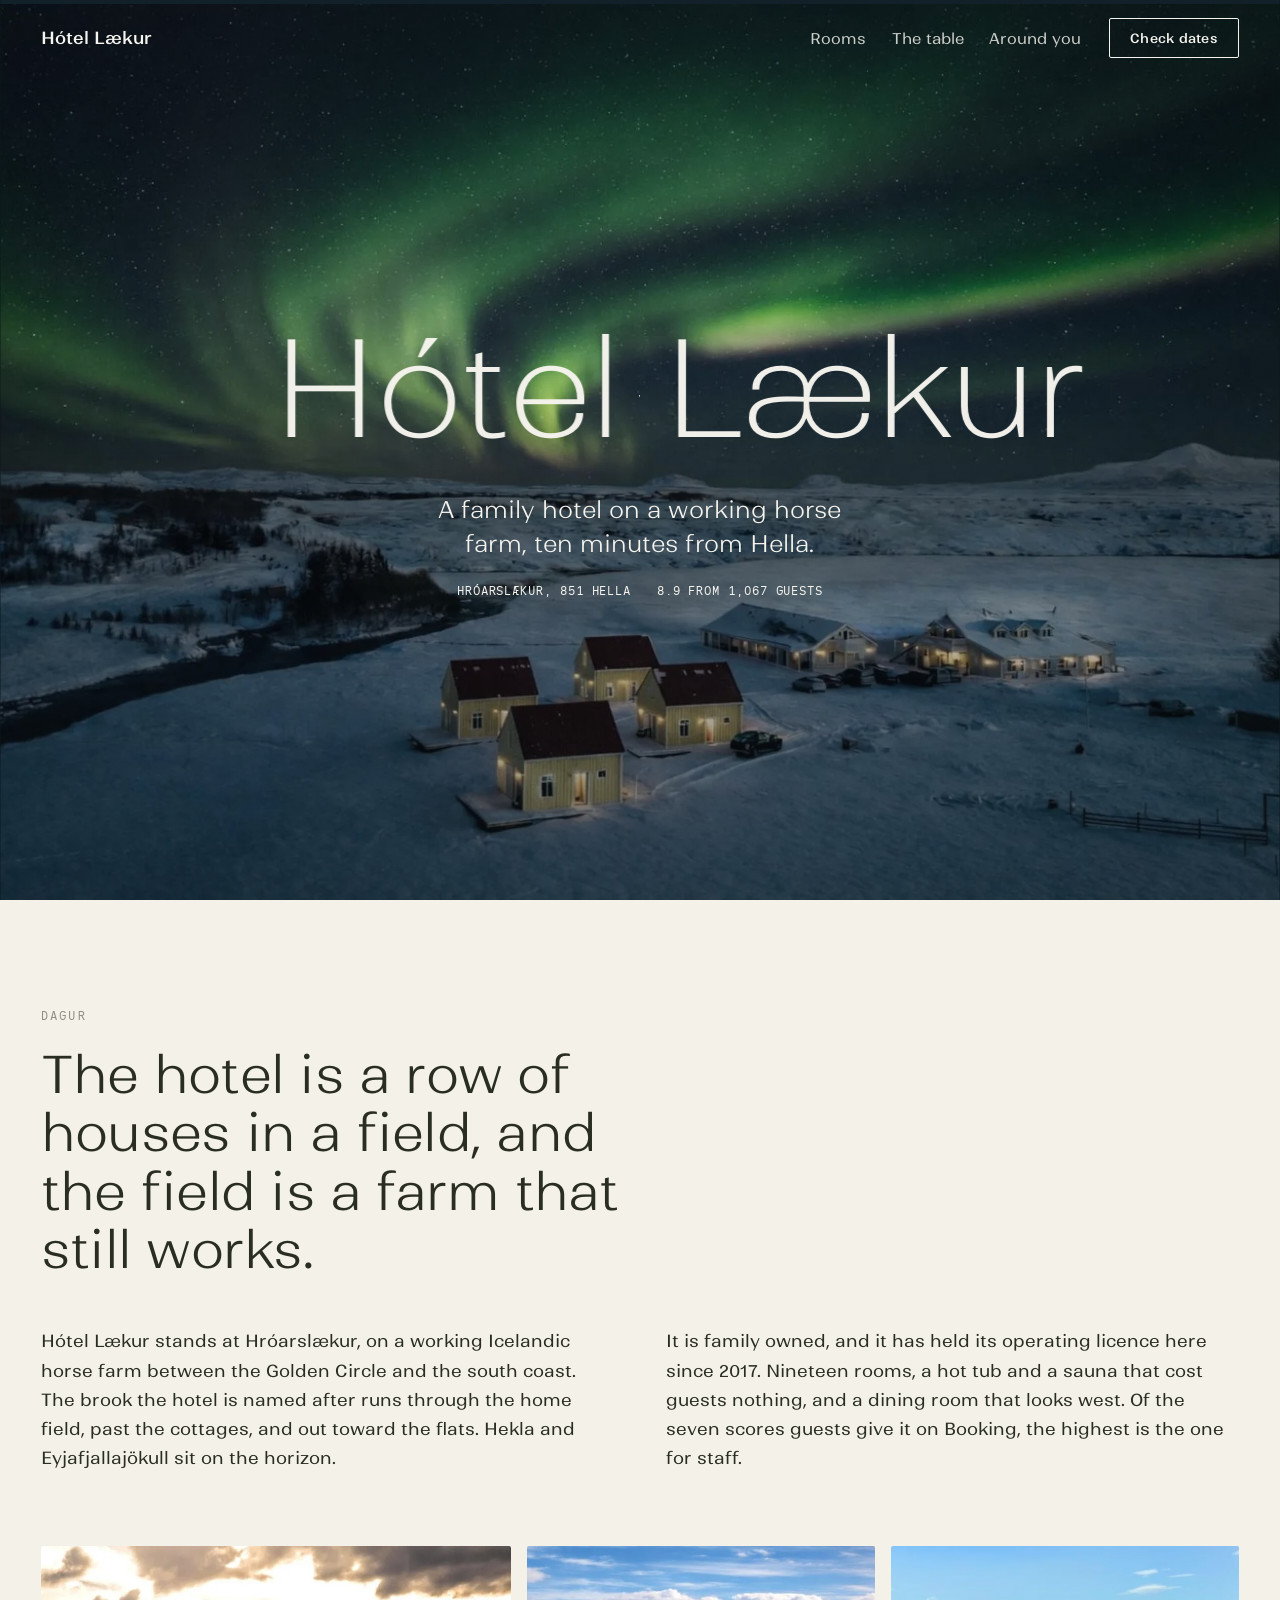
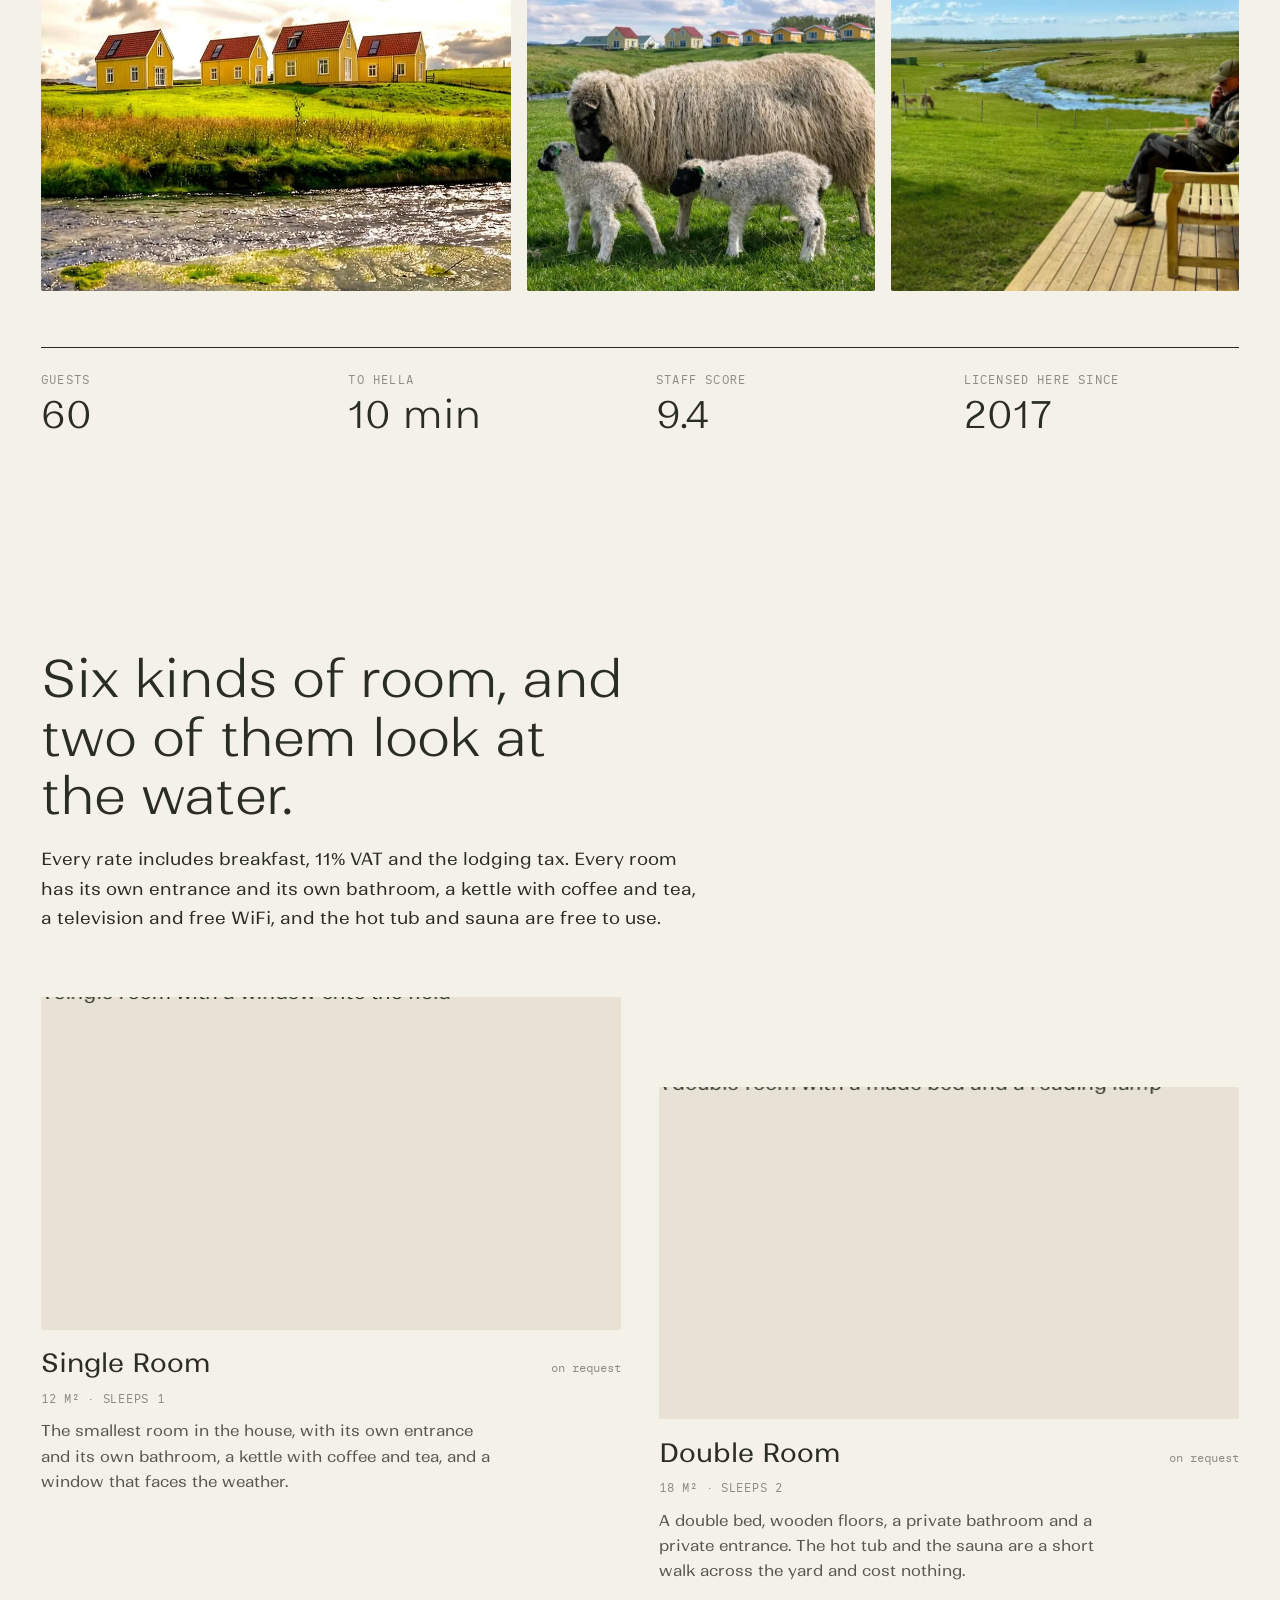
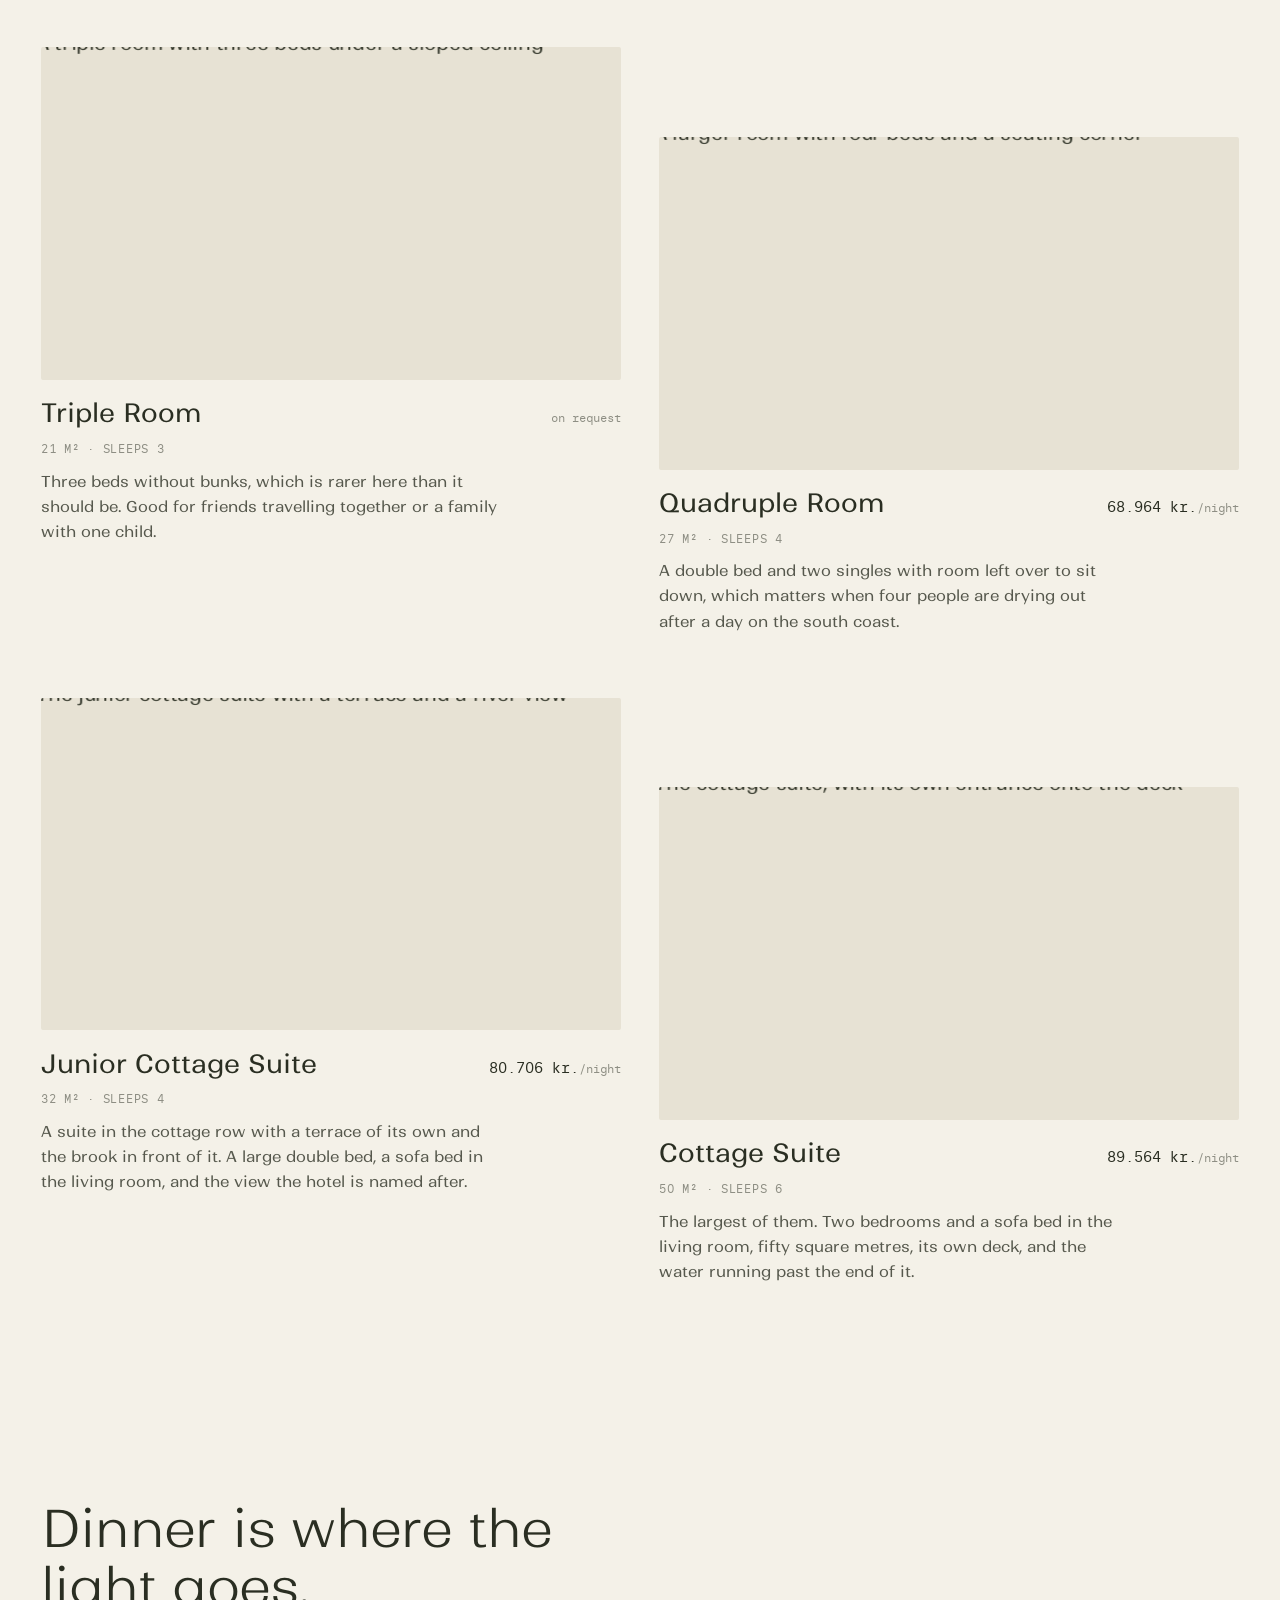
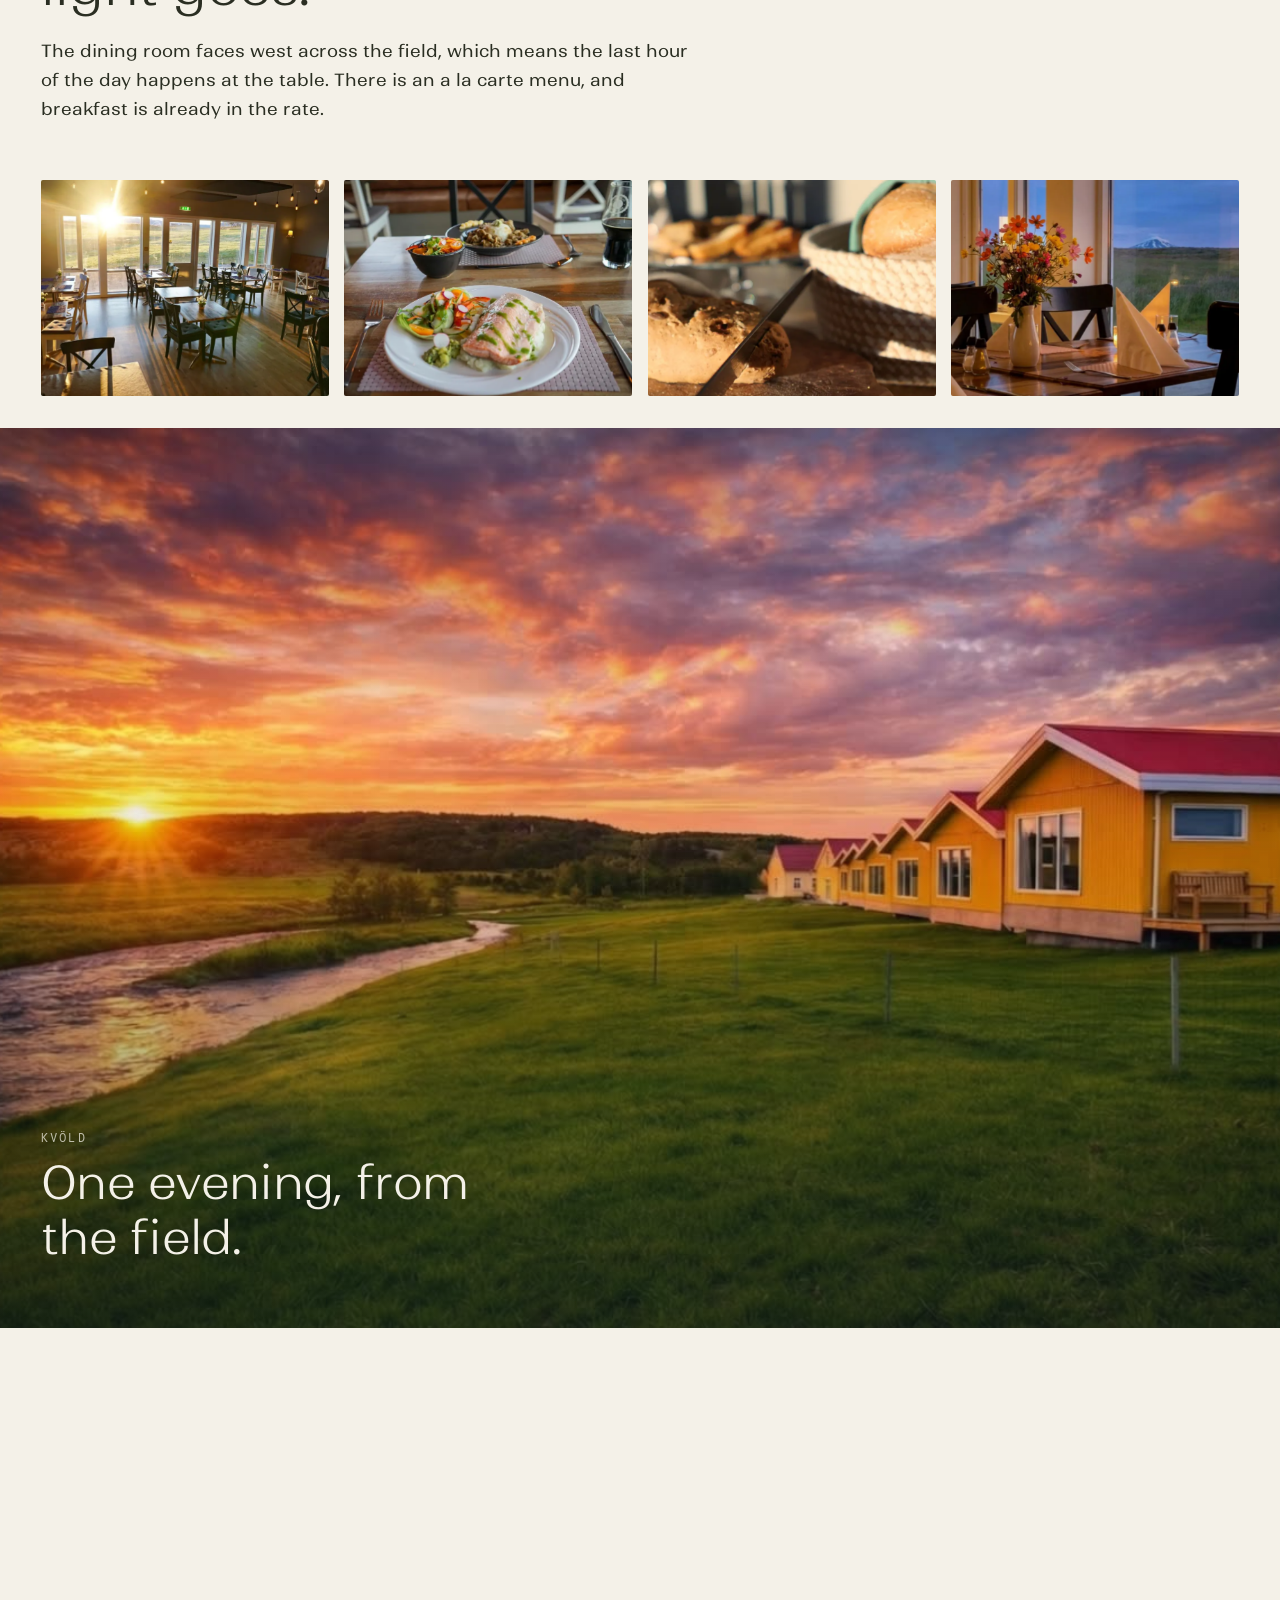
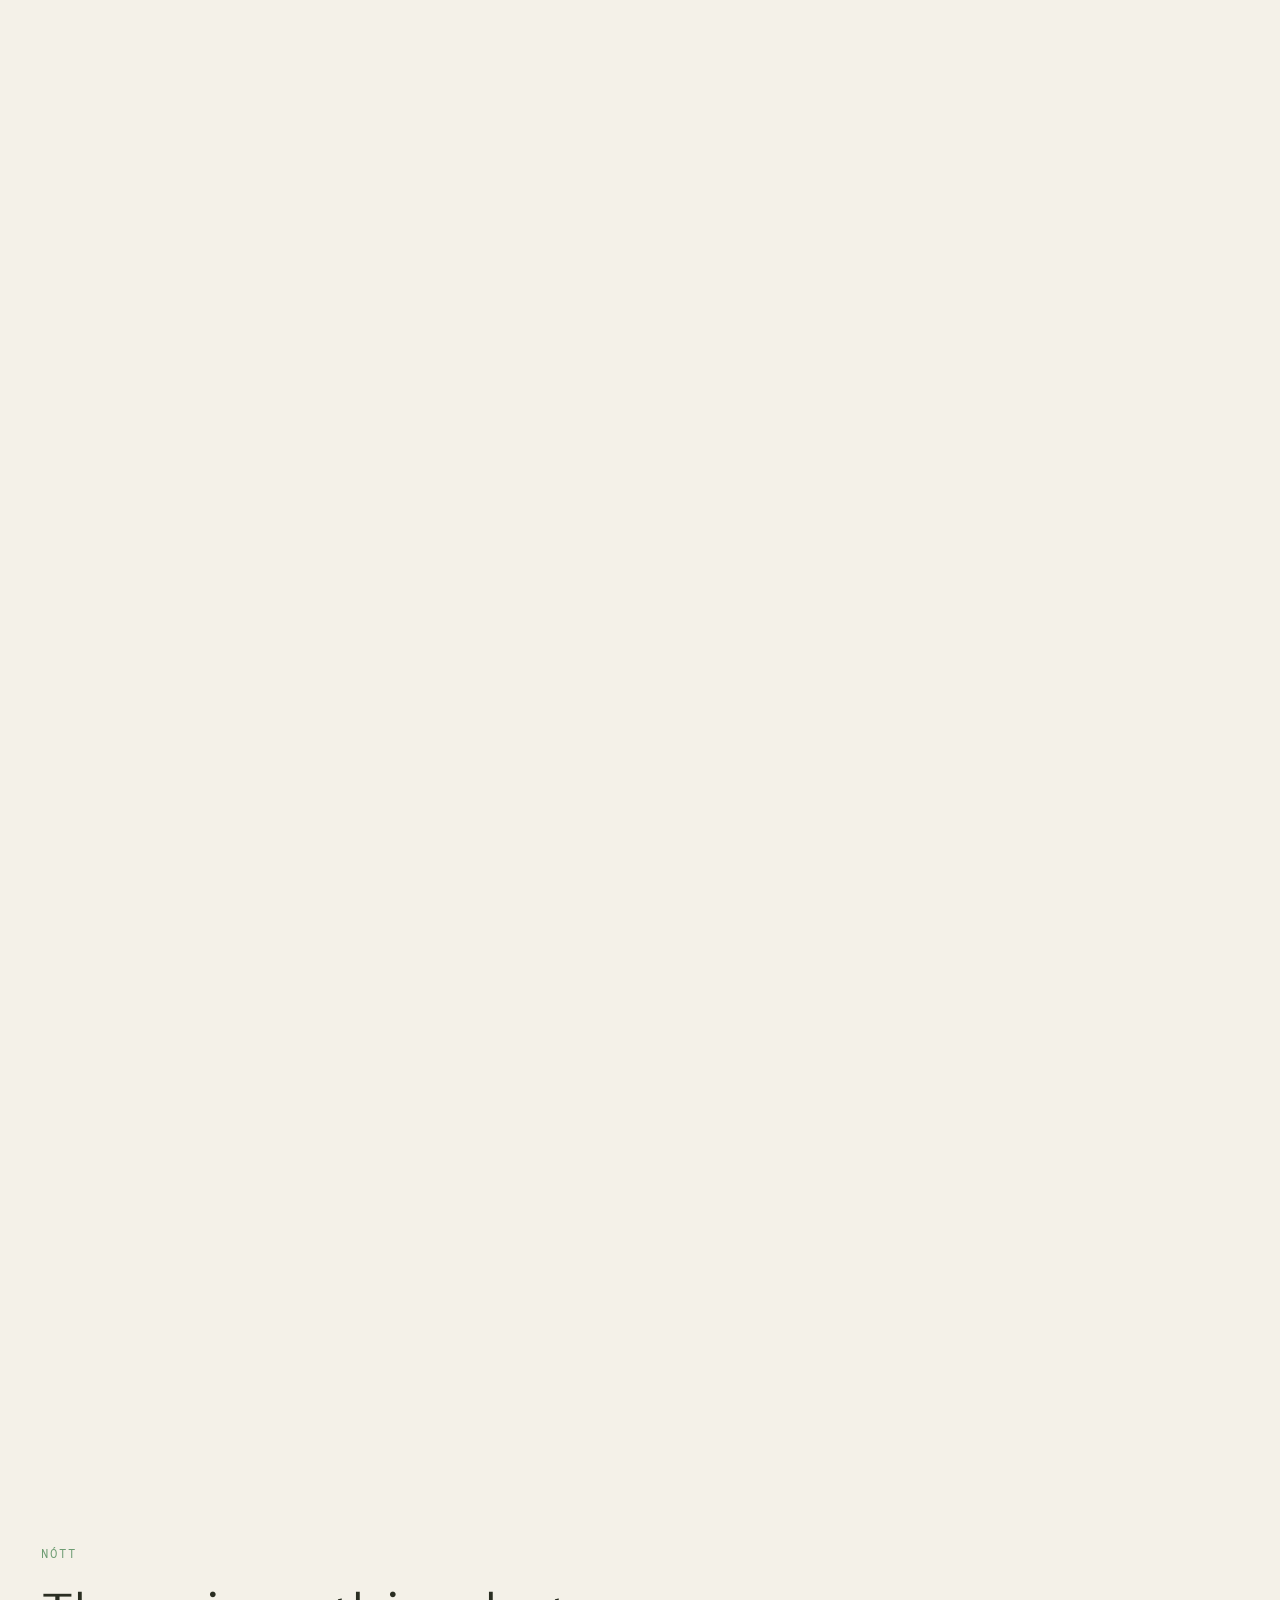
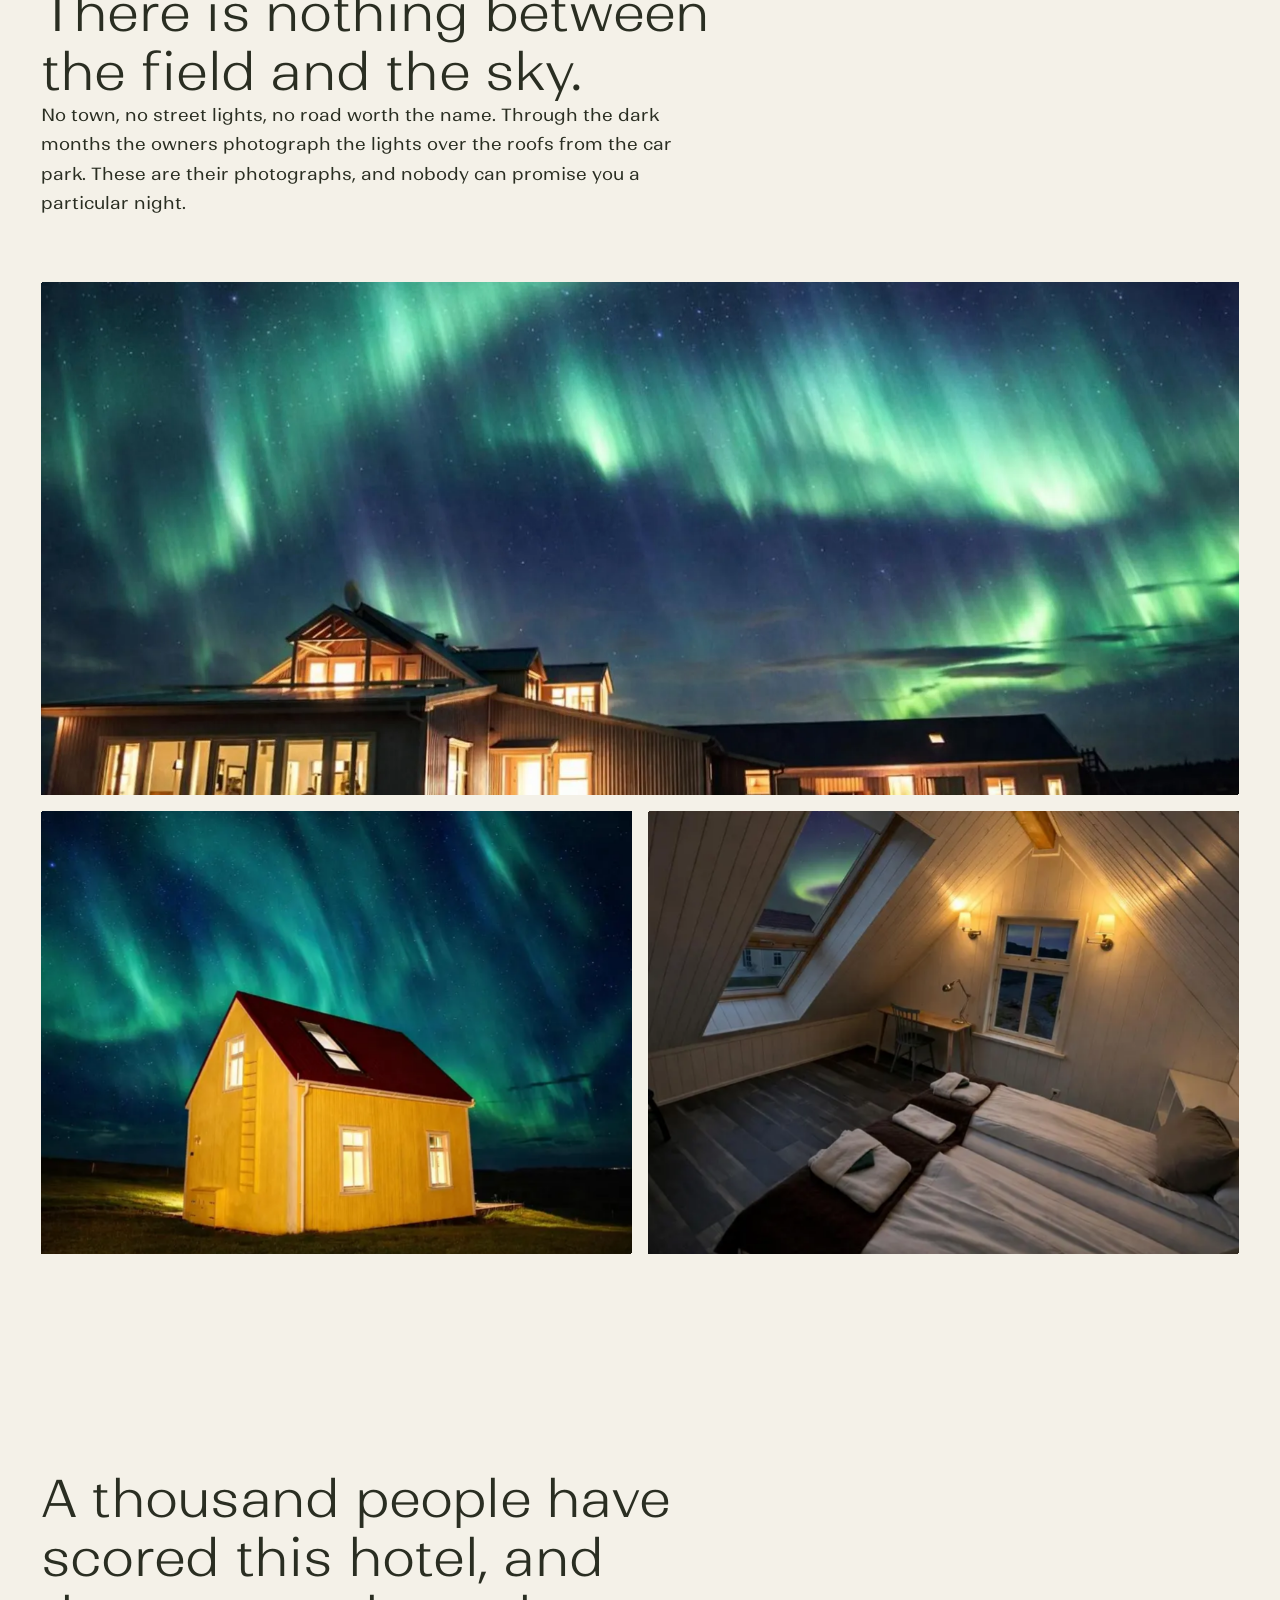
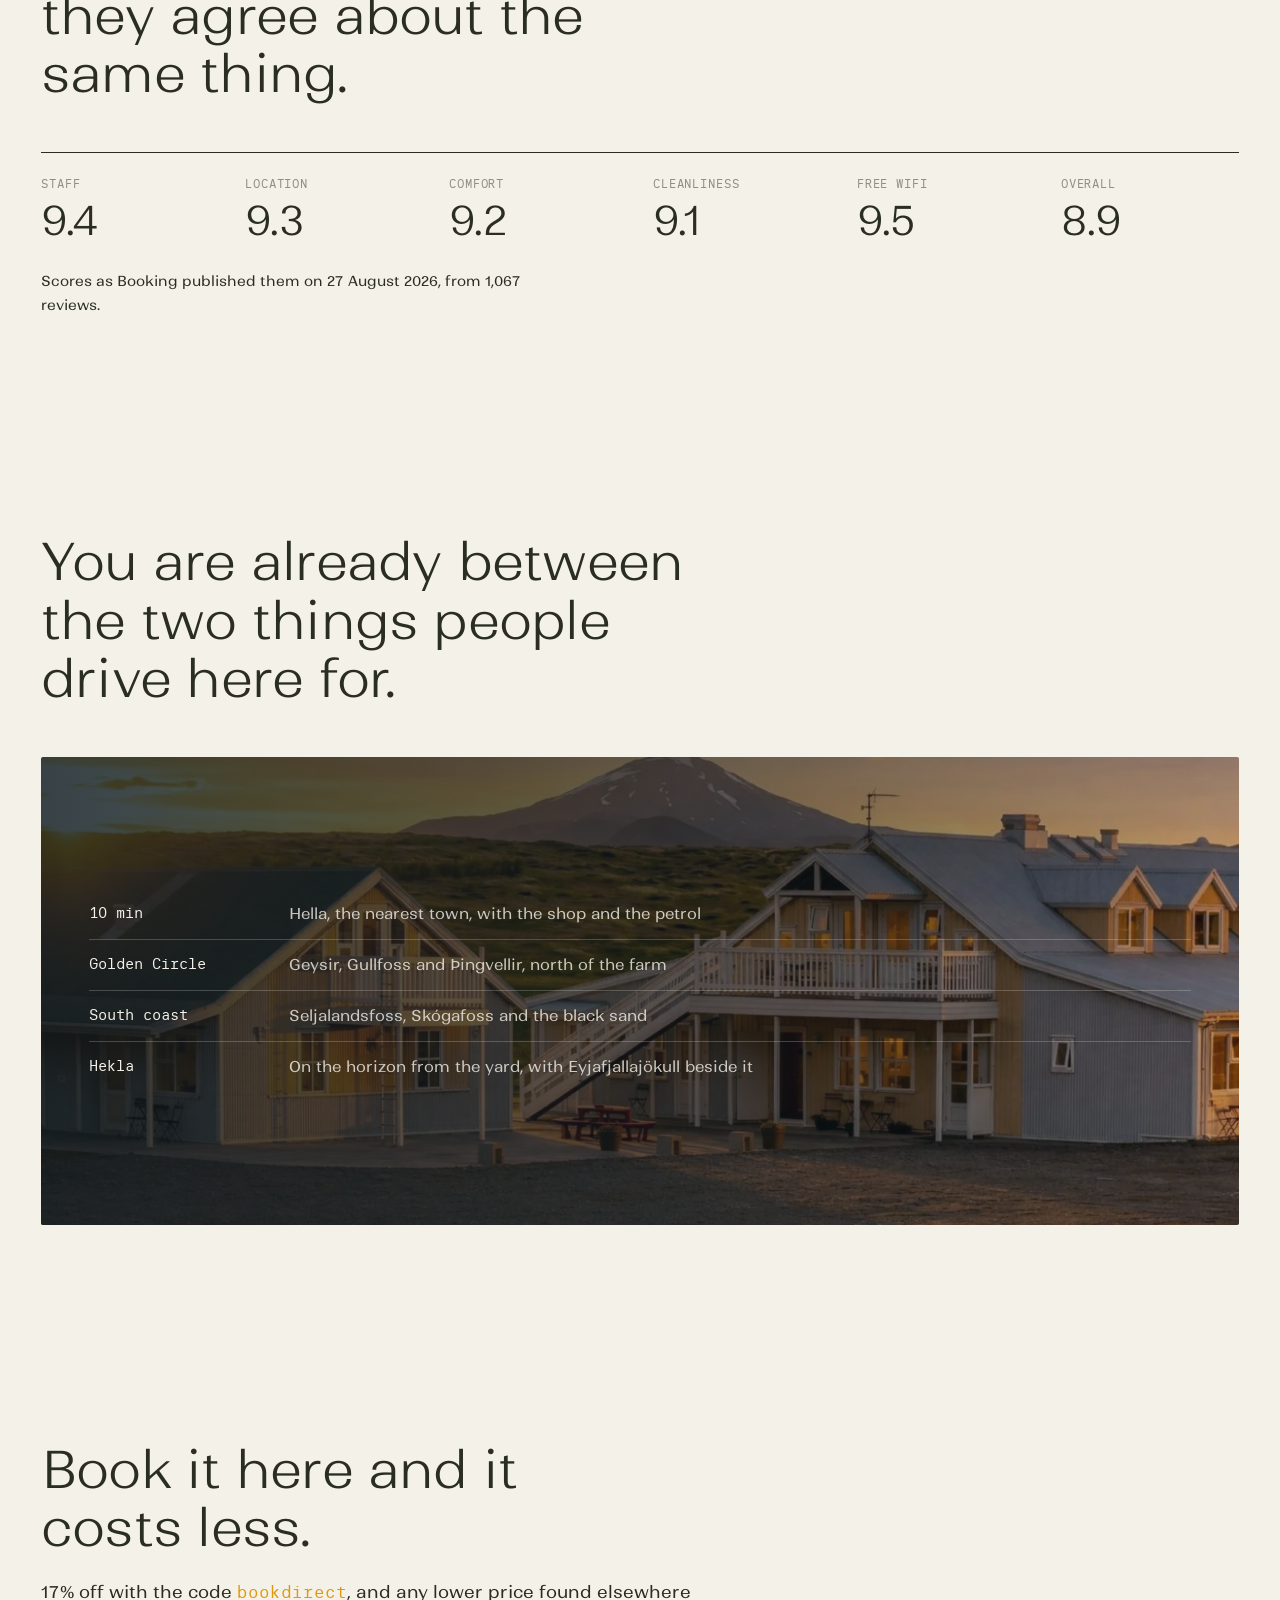
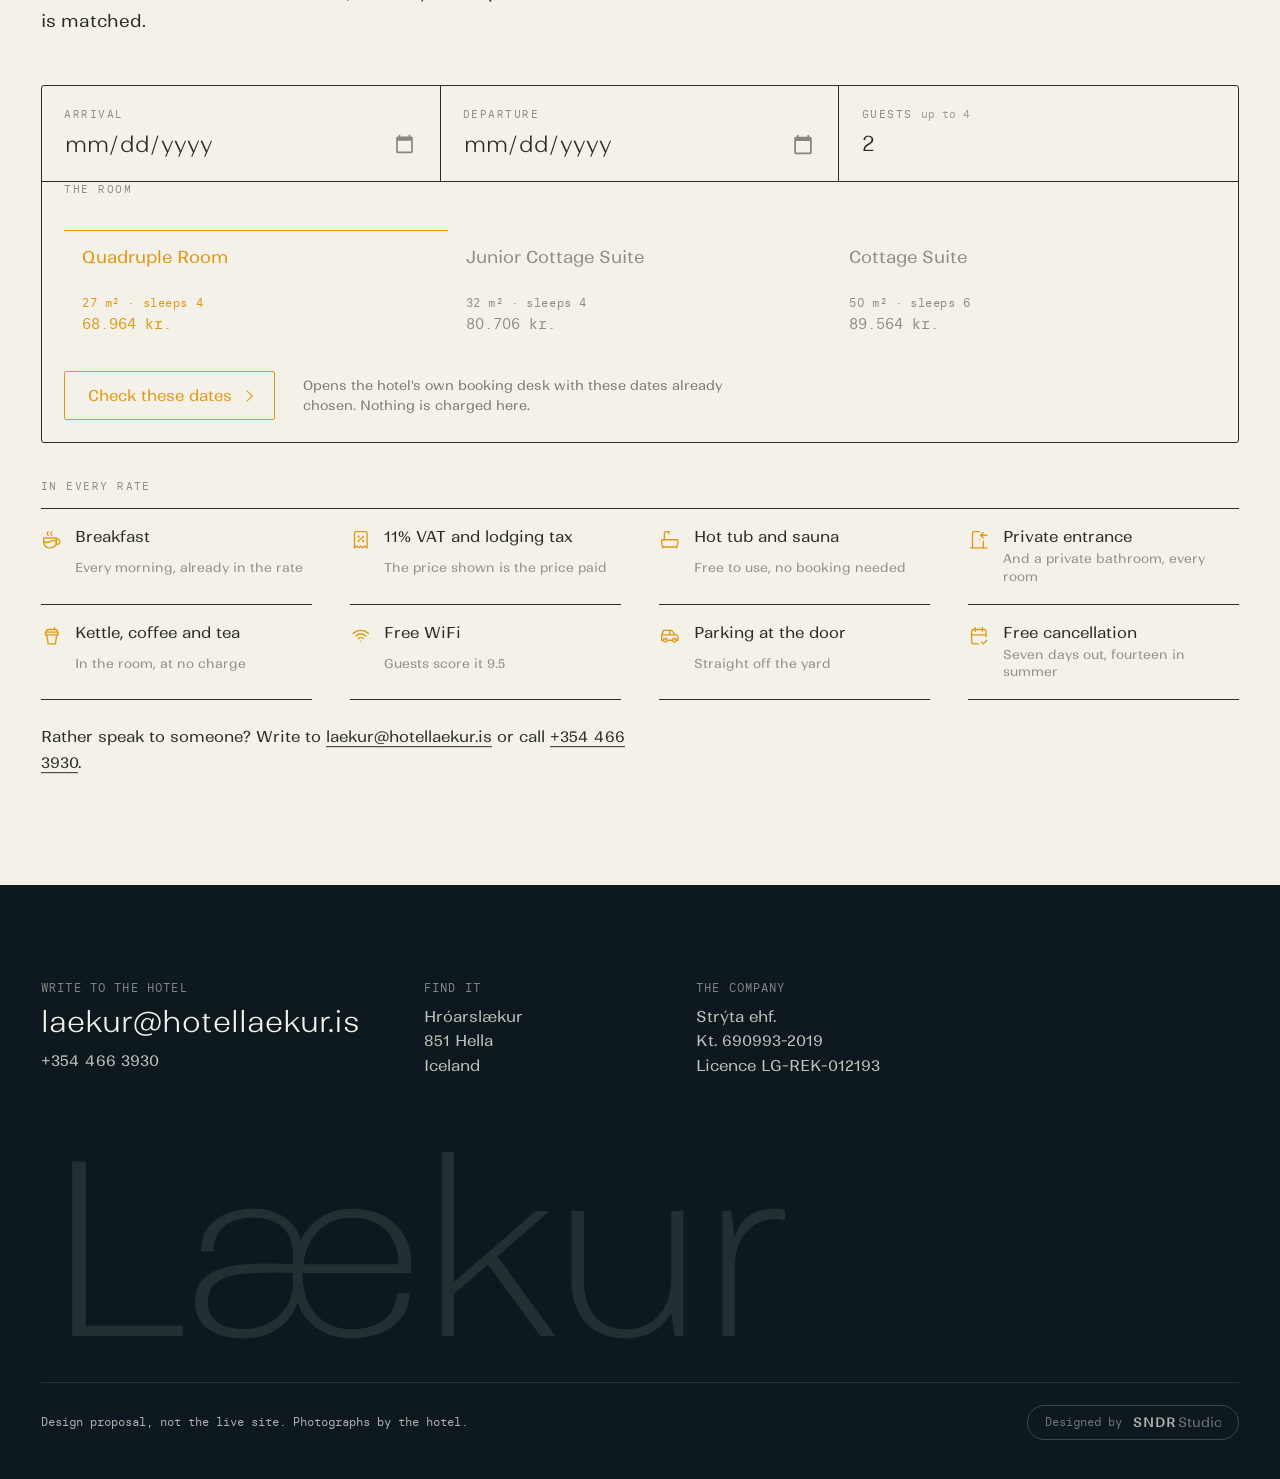
==== commit 23230fda: "Deploy ac71718 (noindex preview)" ====
--- a/index.html
+++ b/index.html
@@ -6,7 +6,7 @@
 <title>Hótel Lækur · A family hotel on a horse farm under Hekla, south Iceland</title>
 <meta name="description" content="A family-run hotel of nineteen rooms on a working Icelandic horse farm at Hróarslækur, ten minutes from Hella, between the Golden Circle and the south coast. Hot tub, sauna, a restaurant, and Hekla on the horizon.">
 <meta name="robots" content="noindex, nofollow">
-<meta name="theme-color" content="#F4F1E8" id="themeColor">
+<meta name="theme-color" content="#12202A" id="themeColor">
 <meta name="color-scheme" content="light">
 <link rel="icon" type="image/png" sizes="32x32" href="assets/img/favicon-32.png">
 <link rel="apple-touch-icon" href="assets/img/favicon-180.png">
--- a/styles.css
+++ b/styles.css
@@ -181,25 +181,31 @@
 .panel_nav a.is-cta { color: var(--ember); }
 .panel_foot { display: grid; gap: .35rem; font: 400 .875rem/1.6 var(--mono); opacity: .6; }
 
-/* ---------- hero ---------- */
-.hero { position: relative; min-height: 100svh; display: flex; align-items: flex-end; padding-bottom: clamp(2.5rem, 7vh, 5rem); }
+/* ---------- hero ------------------------------------------------------
+   Centred, and centred ON THE RULE rather than on the wordmark as a whole:
+   a 1fr / auto / 1fr grid puts the seam at the exact horizontal centre of the
+   viewport, which is what lets the loader's line hand off to it pixel for pixel.
+   --------------------------------------------------------------------------- */
+.hero { position: relative; min-height: 100svh; display: grid; place-items: center; padding: var(--chrome-h) 0 clamp(2rem, 6vh, 4rem); }
 .hero_media { position: absolute; inset: 0; overflow: hidden; }
 .hero_media img { width: 100%; height: 100%; object-fit: cover; filter: saturate(.78); }
-.hero_scrim { position: absolute; inset: 0; background: linear-gradient(180deg, rgba(13,25,30,.34) 0%, rgba(13,25,30,0) 32%, rgba(13,25,30,.42) 100%); }
-.hero_in { position: relative; z-index: 2; }
-
-/* THE SEAM REVEAL. A 1px rule stands where the words meet, draws itself, then
-   Hótel opens leftward out of it and Lækur rightward. clip-path only. */
-.wm { margin: 0 0 1.5rem; }
-.wm_row { display: flex; align-items: baseline; justify-content: flex-start; }
+.hero_scrim { position: absolute; inset: 0; background: linear-gradient(180deg, rgba(13,25,30,.4) 0%, rgba(13,25,30,.12) 38%, rgba(13,25,30,.46) 100%); }
+.hero_in { position: relative; z-index: 2; display: grid; justify-items: center; text-align: center; }
+
+.wm { margin: 0 0 1.35rem; width: 100%; }
+.wm_row { display: grid; grid-template-columns: 1fr auto 1fr; align-items: center; }
 .wm_word {
   display: block; color: #F6F4EE; mix-blend-mode: difference;
-  font: 100 clamp(3rem, 12vw, 9.5rem)/1.02 var(--sans); letter-spacing: -.03em;
+  font: 100 clamp(2.6rem, 10.5vw, 8.5rem)/1.02 var(--sans); letter-spacing: -.03em;
   padding-bottom: .1em;   /* Icelandic descender clearance under a clip */
-}
-.wm_rule { display: block; width: 1px; align-self: stretch; background: #F6F4EE; mix-blend-mode: difference; margin: 0 clamp(.5rem, 1.4vw, 1.1rem); transform-origin: 50% 100%; }
-.hero_sub { position: relative; font: 300 clamp(1.05rem, 2vw, 1.5rem)/1.4 var(--sans); color: #F6F4EE; mix-blend-mode: difference; max-width: 26ch; }
-.hero_meta { display: flex; flex-wrap: wrap; gap: .4rem 1.6rem; margin-top: 1.4rem; font-size: .78rem; letter-spacing: .06em; text-transform: uppercase; color: #F6F4EE; mix-blend-mode: difference; opacity: .8; }
+  white-space: nowrap;
+}
+.wm_l { justify-self: end;   padding-right: clamp(.6rem, 1.5vw, 1.2rem); }
+.wm_r { justify-self: start; padding-left:  clamp(.6rem, 1.5vw, 1.2rem); }
+/* the rule sits in the middle column, so it is the page's exact centre line */
+.wm_rule { display: block; width: 1px; height: .78em; background: #F6F4EE; mix-blend-mode: difference; transform-origin: 50% 50%; }
+.hero_sub { position: relative; font: 300 clamp(1rem, 1.9vw, 1.45rem)/1.45 var(--sans); color: #F6F4EE; mix-blend-mode: difference; max-width: 30ch; }
+.hero_meta { display: flex; flex-wrap: wrap; justify-content: center; gap: .4rem 1.6rem; margin-top: 1.35rem; font-size: .72rem; letter-spacing: .08em; text-transform: uppercase; color: #F6F4EE; mix-blend-mode: difference; opacity: .78; }
 
 /* ---------- section rhythm ---------- */
 .farm, .rooms, .night, .voices, .around, .book { padding-block: clamp(5rem, 12vh, 9rem); }
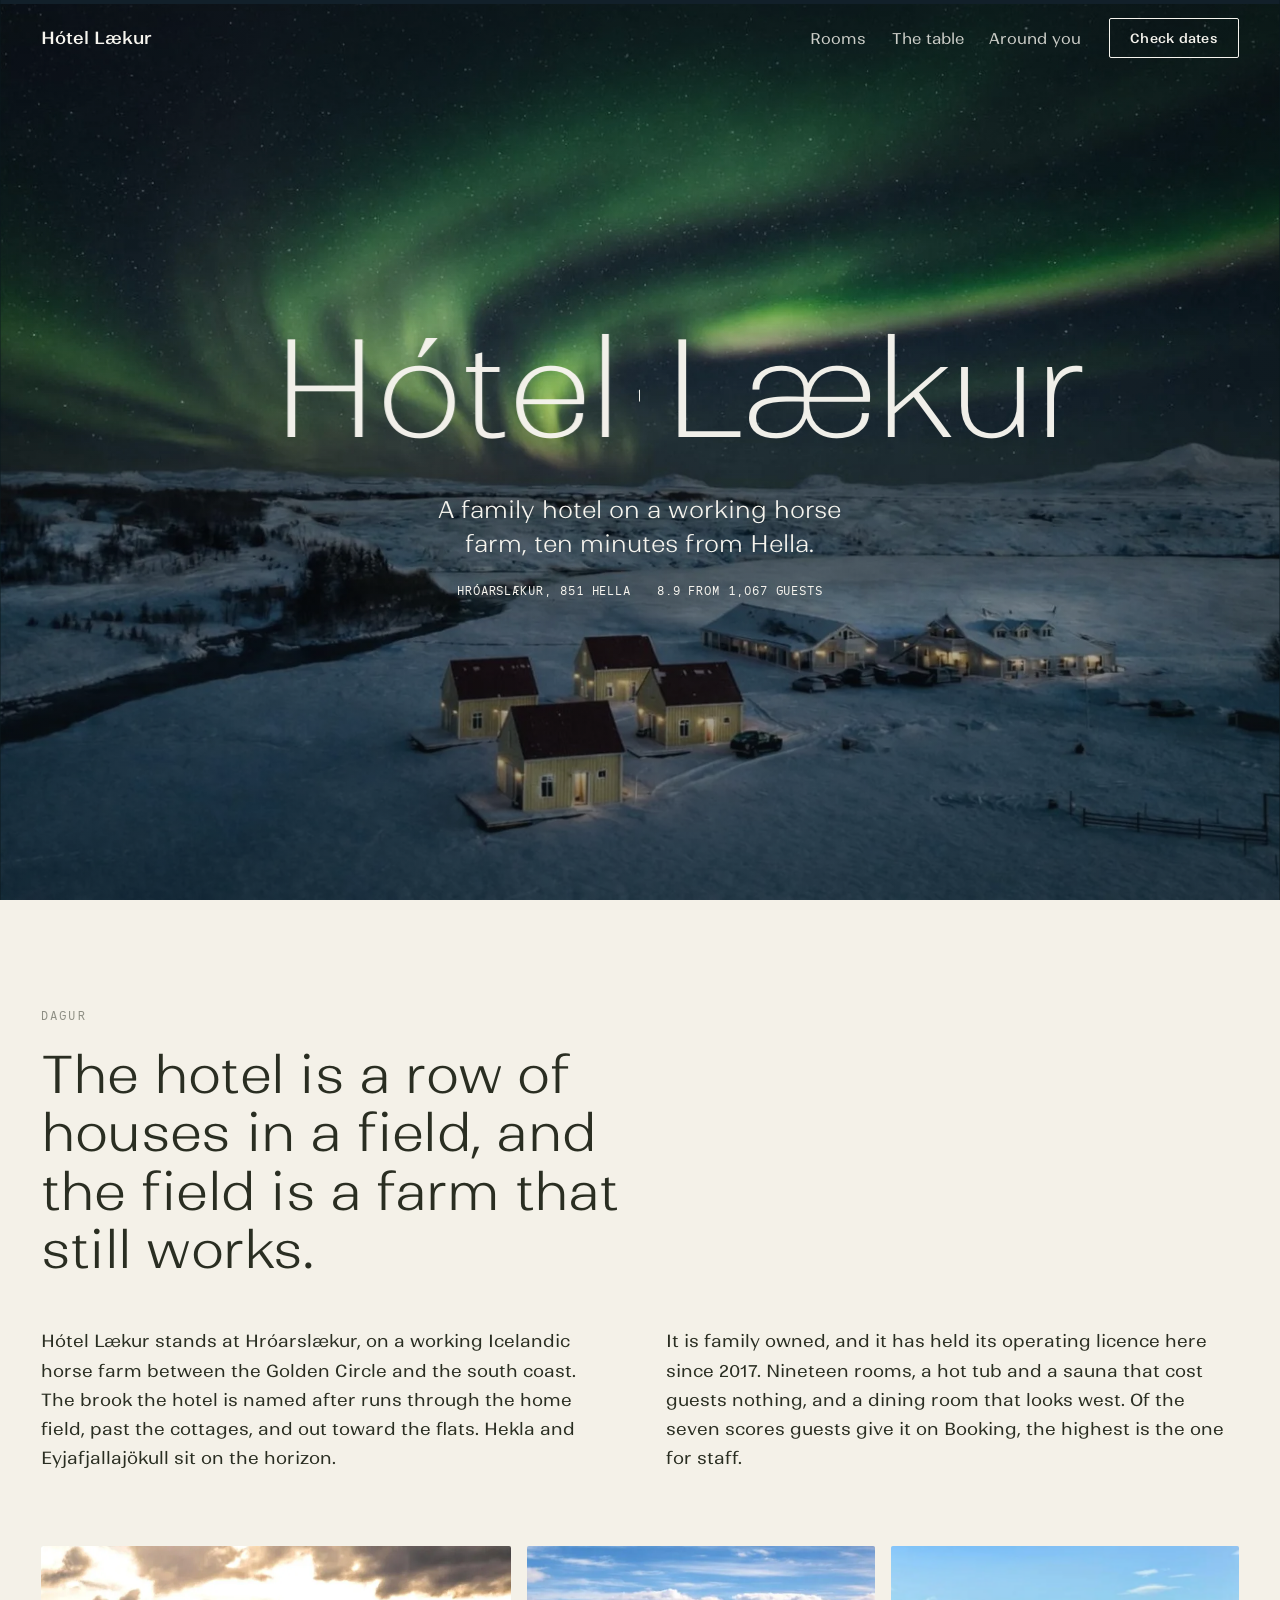
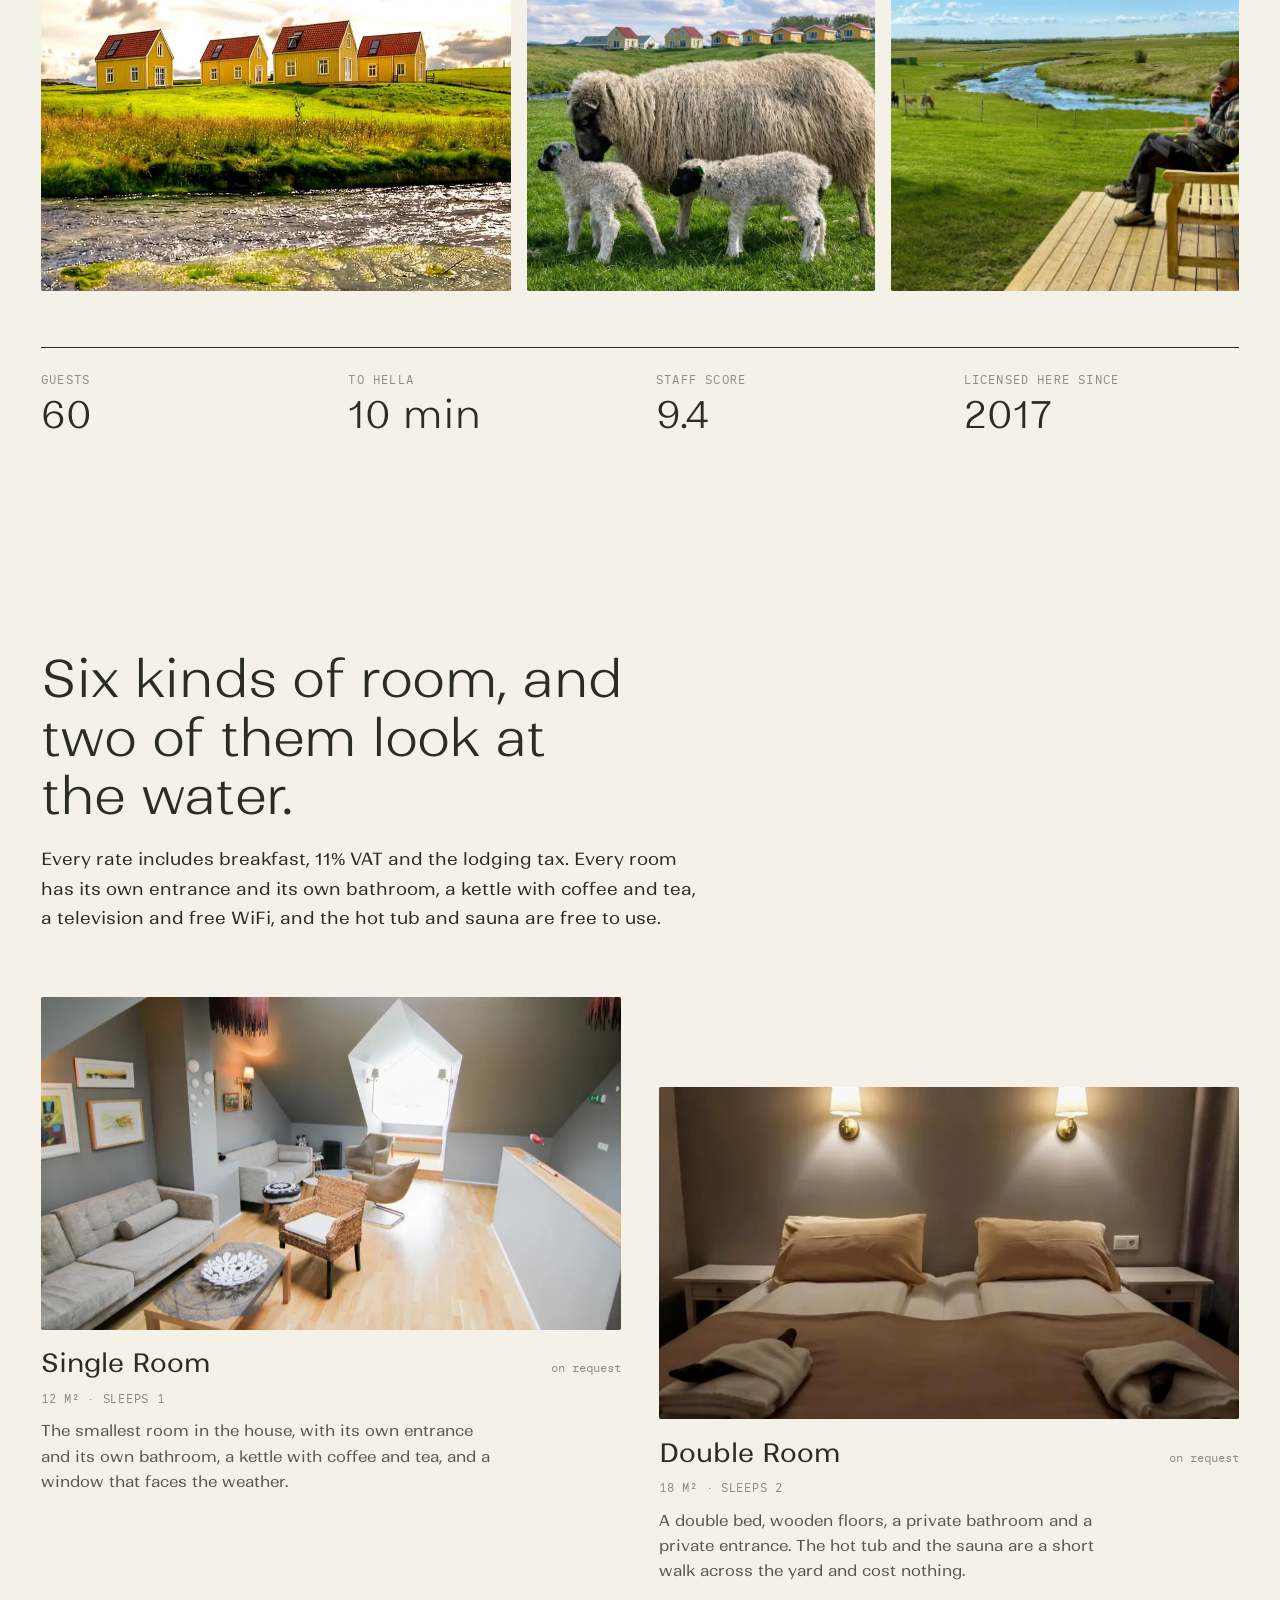
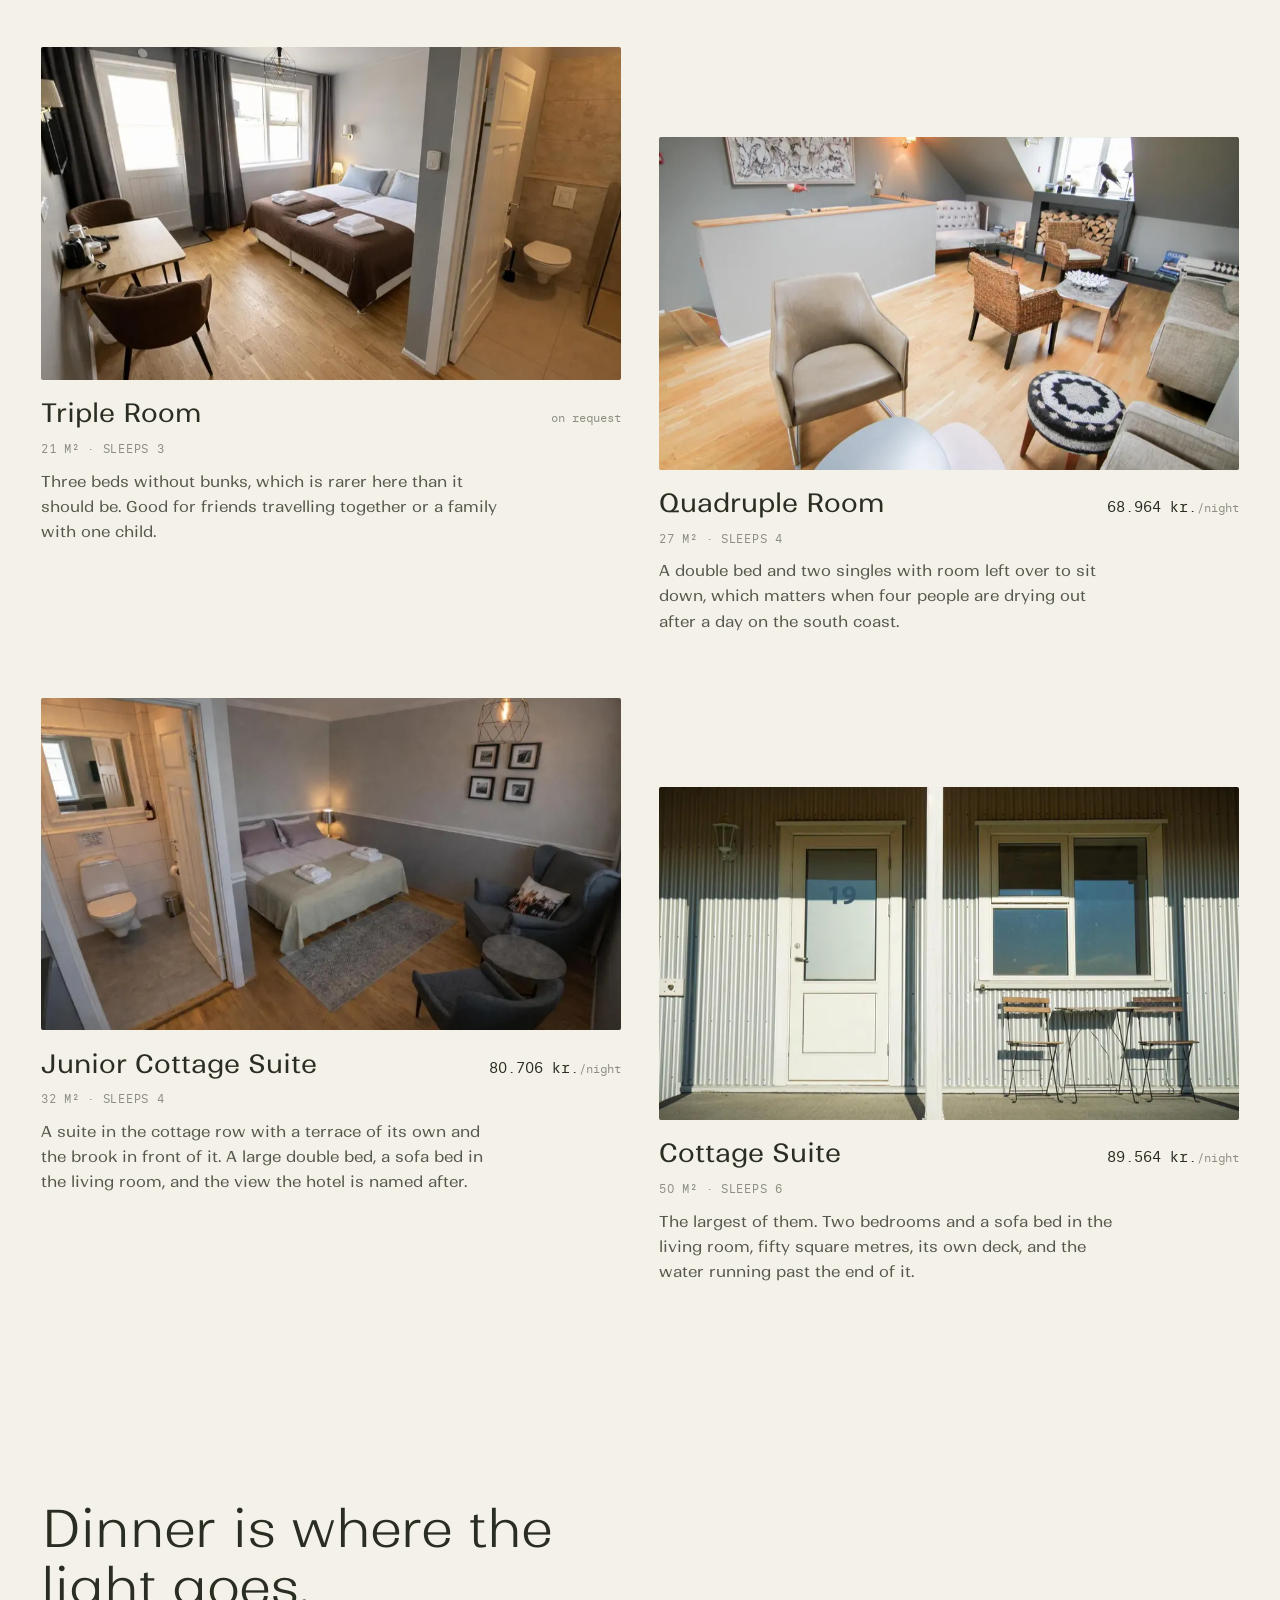
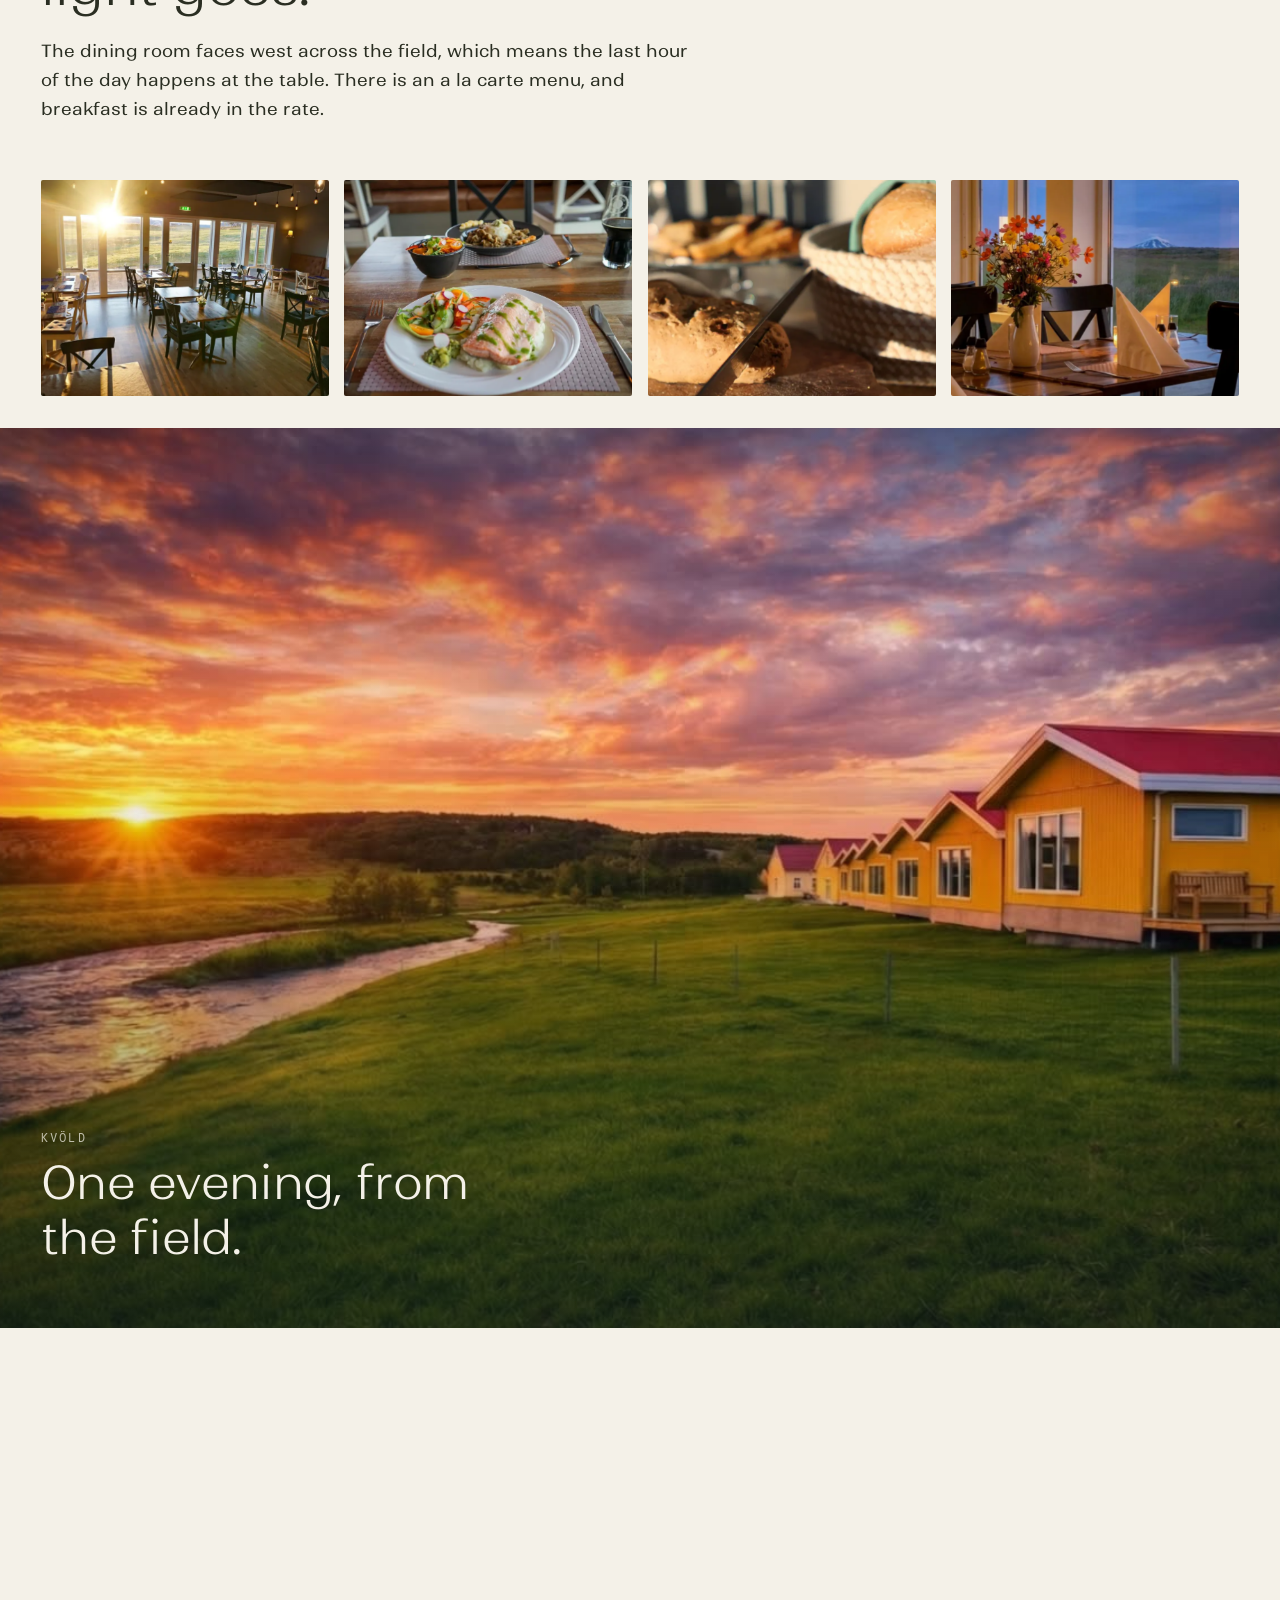
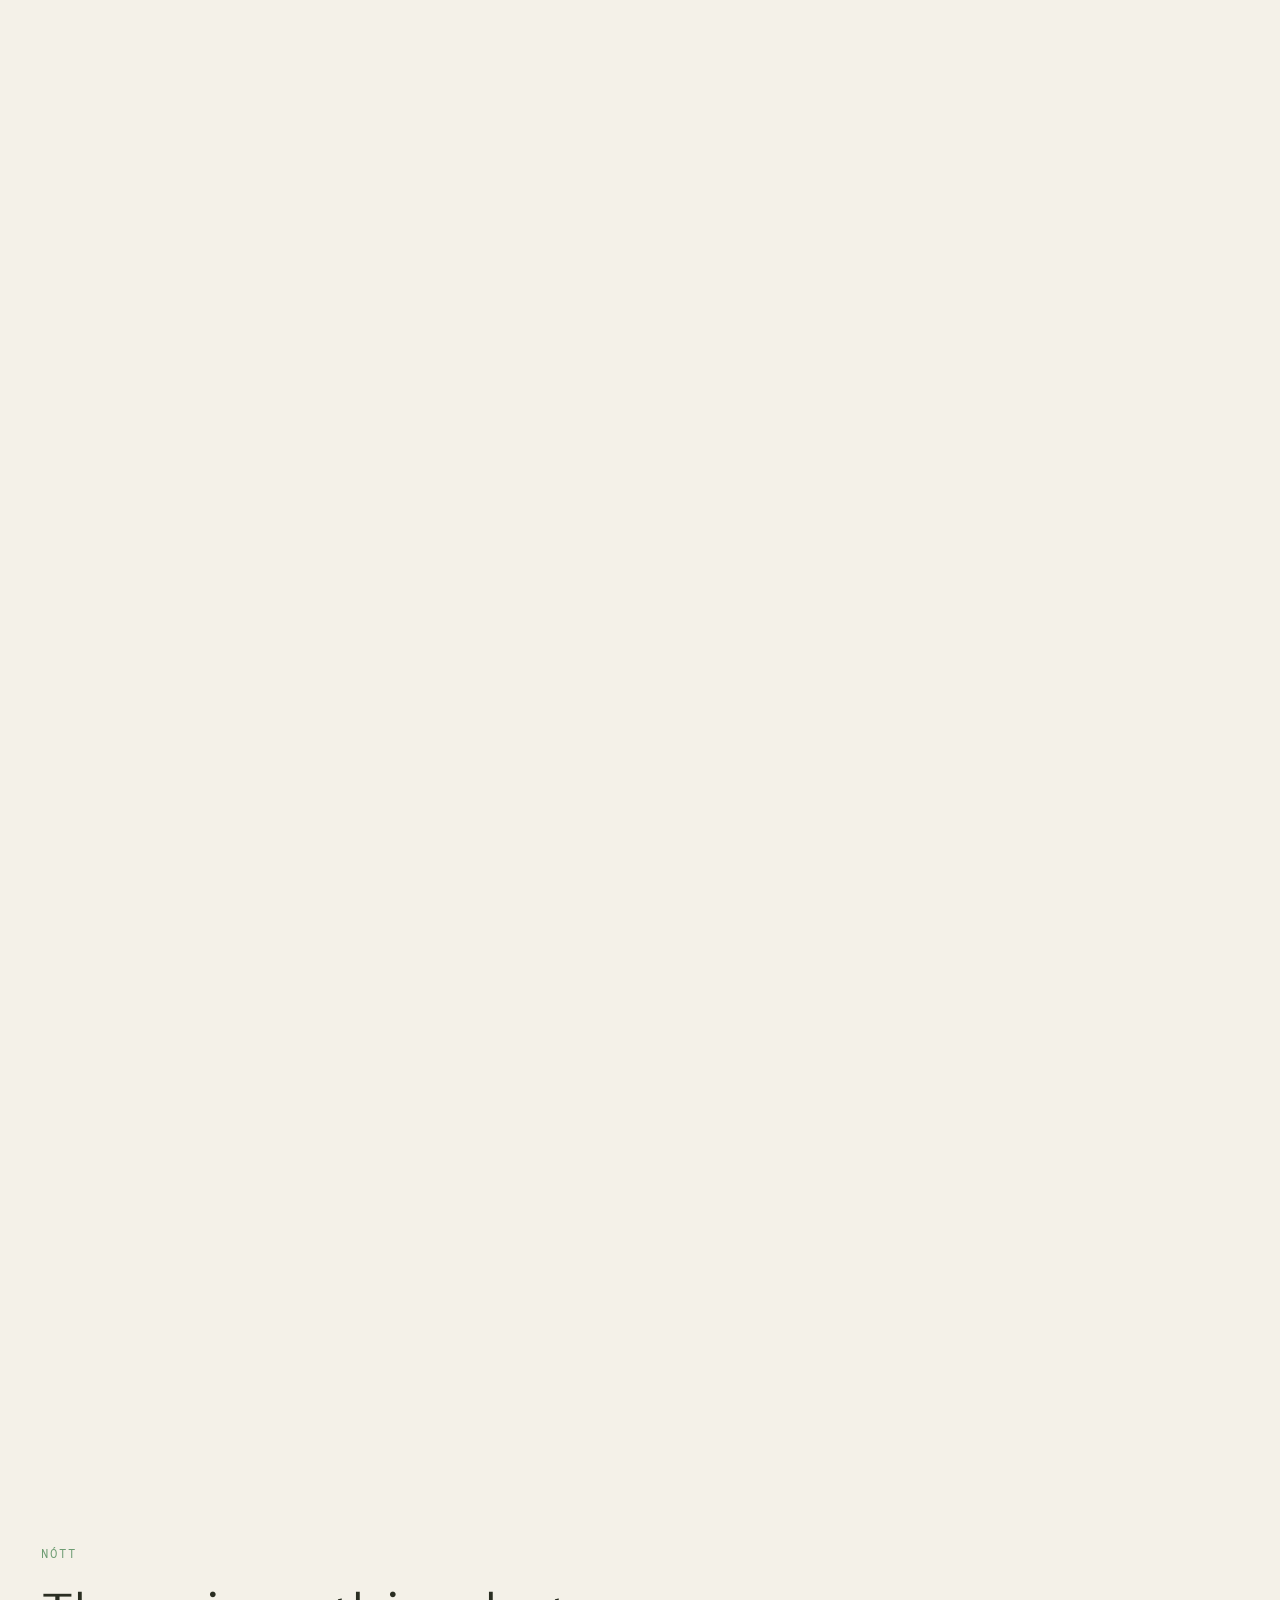
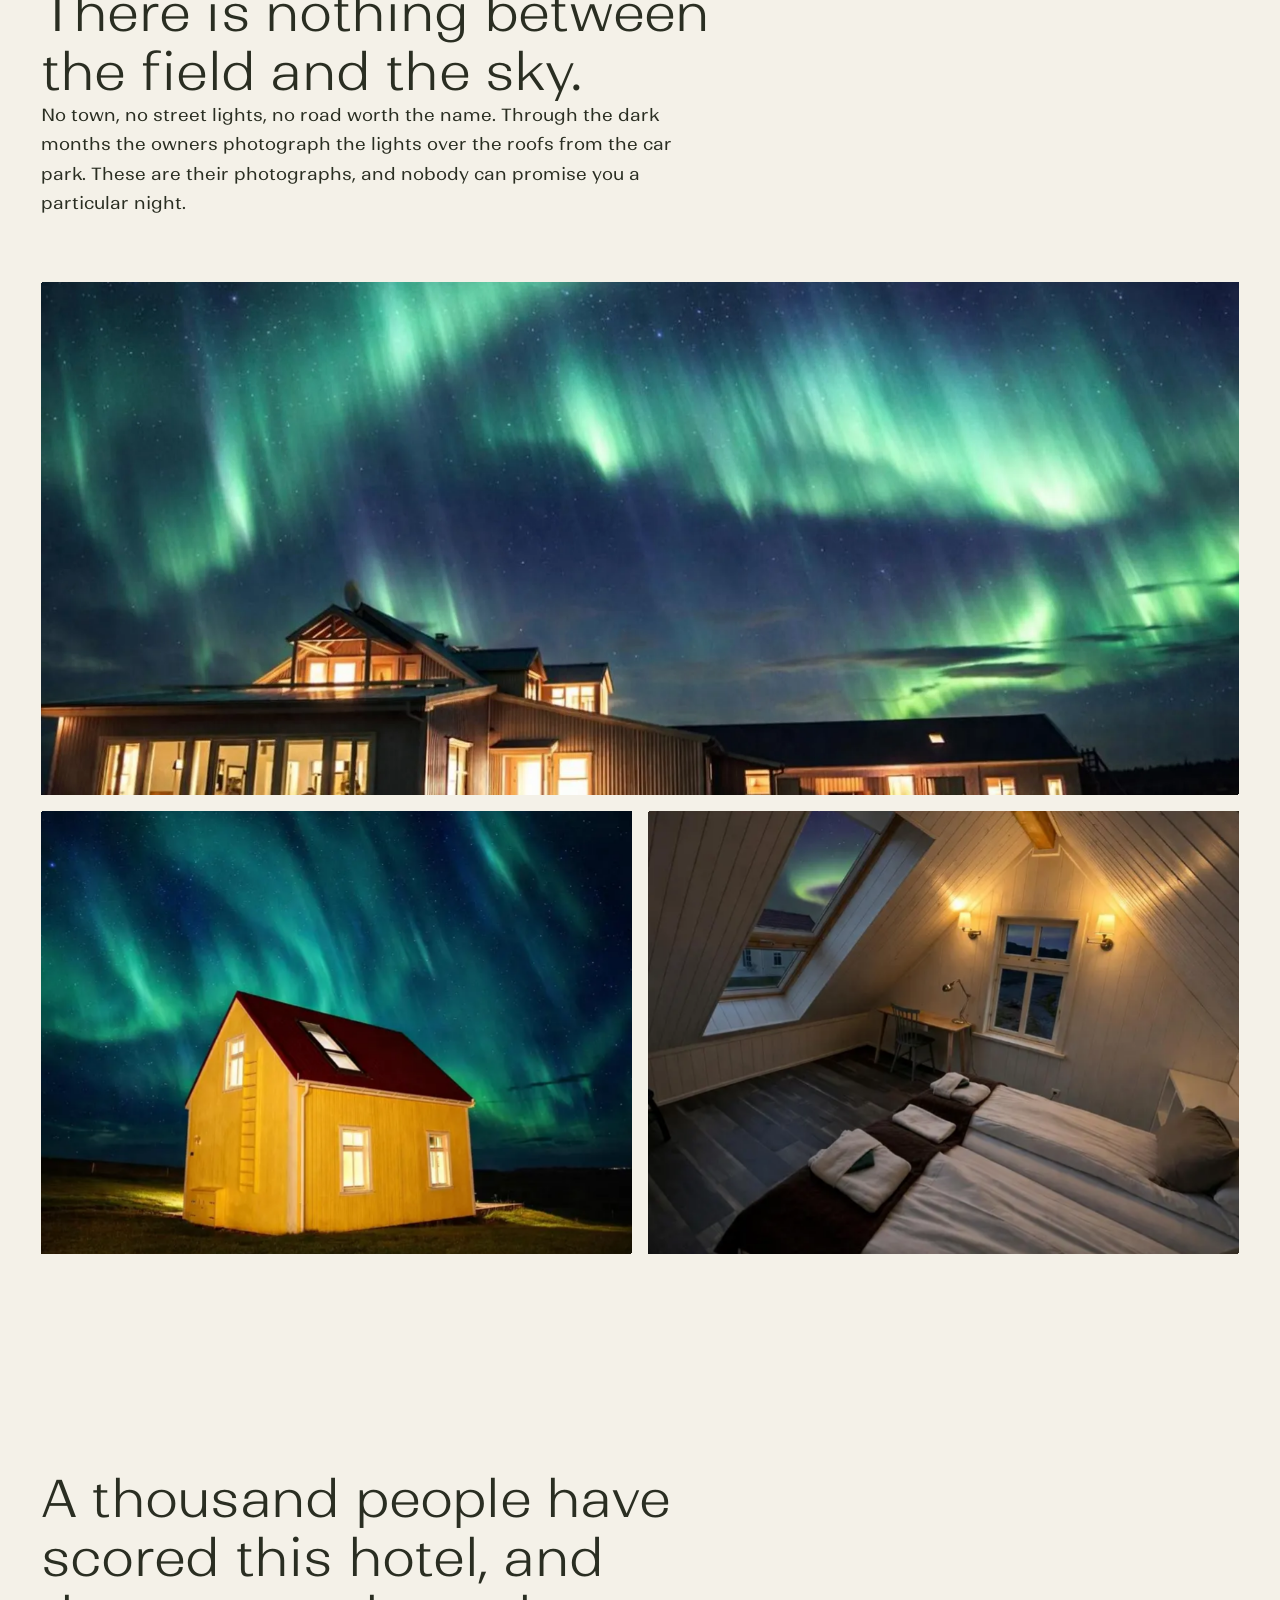
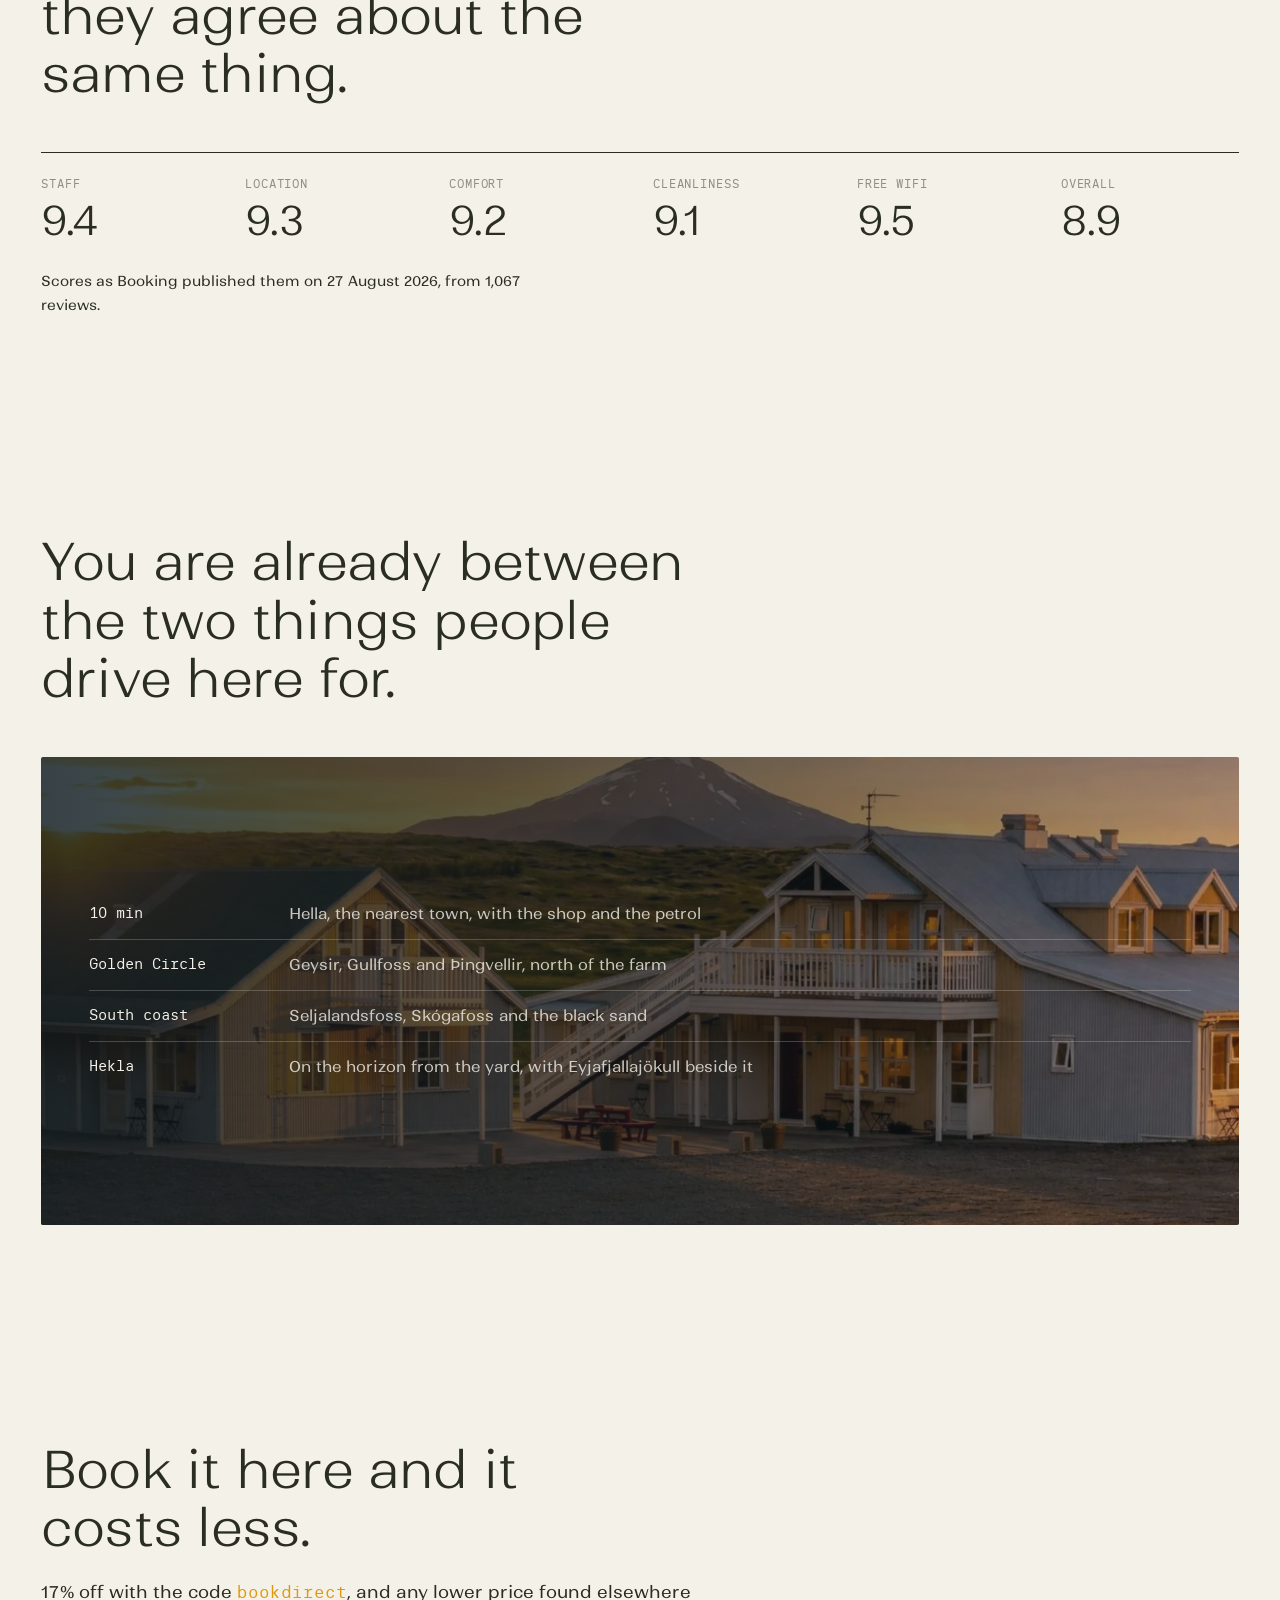
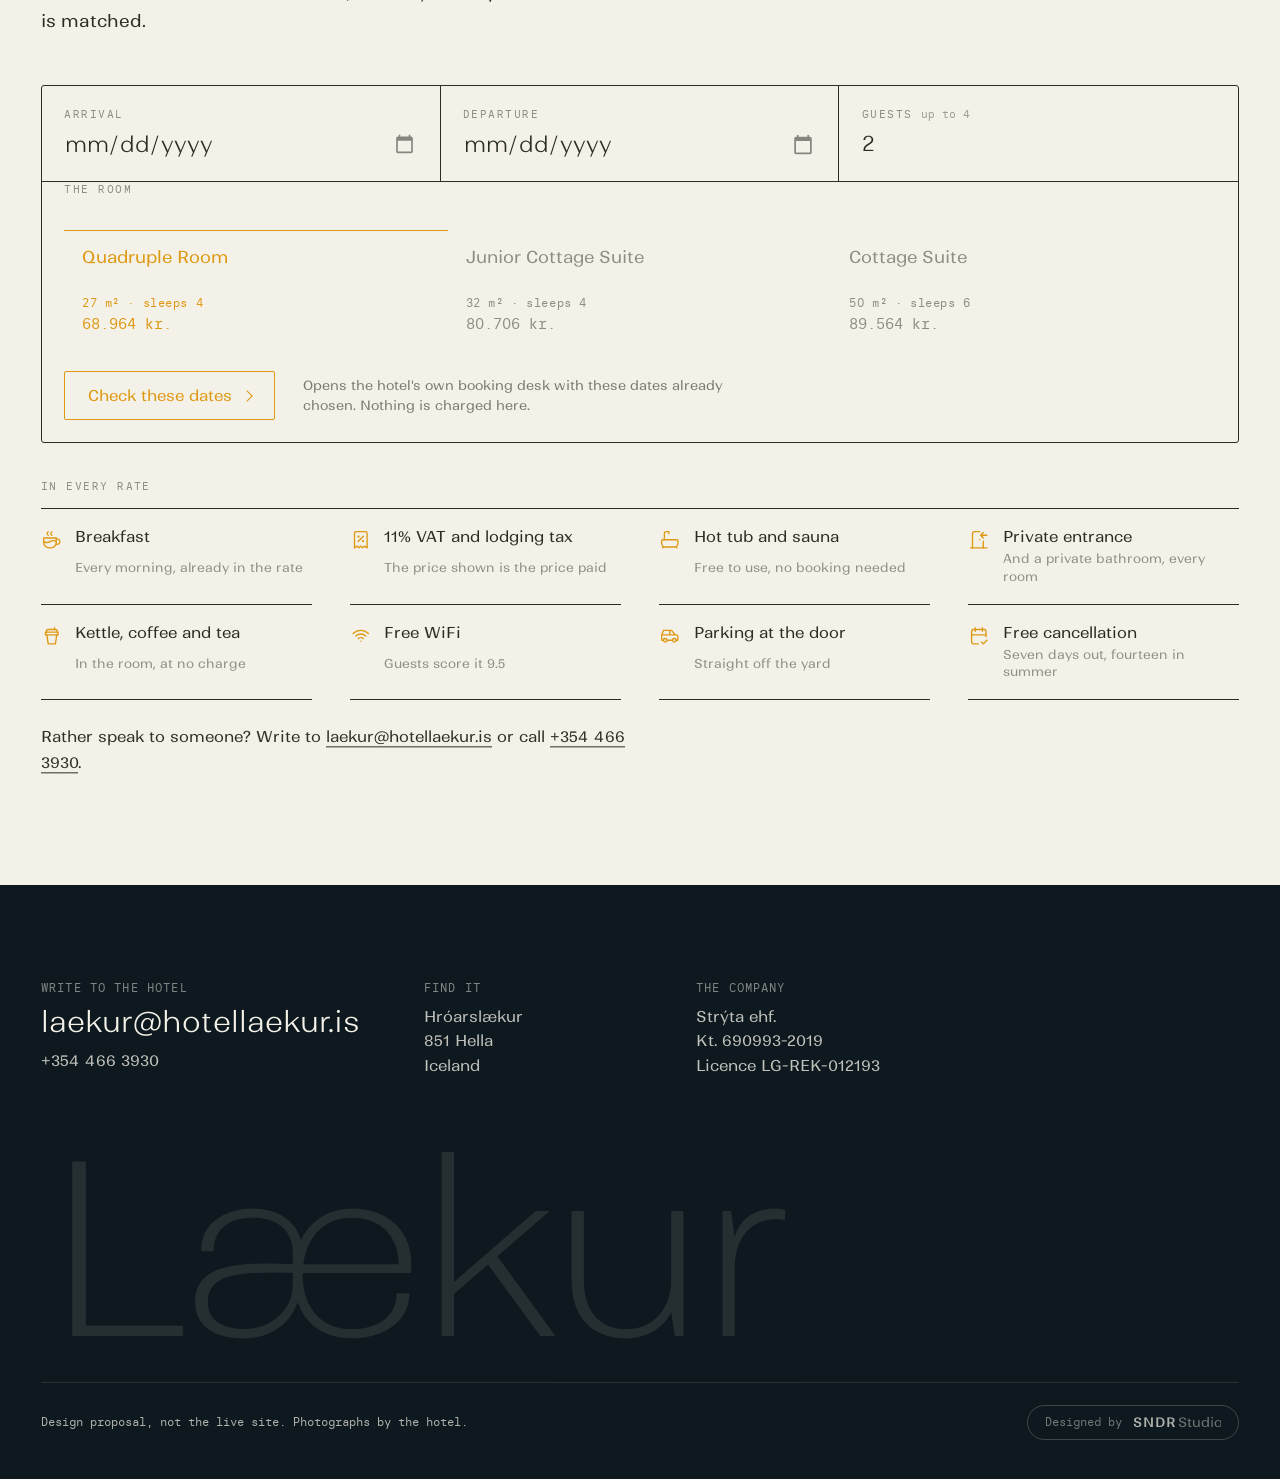
==== commit 6bc4110c: "Deploy ac71718 (noindex preview)" ====
--- a/index.html
+++ b/index.html
@@ -19,7 +19,7 @@
 <meta property="og:description" content="Nineteen rooms on a working horse farm at Hróarslækur, south Iceland. Hot tub, sauna, a restaurant, and the northern lights over the field.">
 <meta property="og:image" content="assets/img/aurora-wide.webp">
 <meta property="og:locale" content="en_GB">
-<link rel="stylesheet" href="styles.css">
+<link rel="stylesheet" href="styles.css?v=0d6103e2">
 
 <!-- Every figure on this page traces to one of: the property's own Booking page and its
      availability table (read 2026-08-27), hotellaekur.is, or the rekstrarleyfi register
@@ -367,6 +367,6 @@
 <script src="assets/vendor/gsap.min.js"></script>
 <script src="assets/vendor/ScrollTrigger.min.js"></script>
 <script src="assets/vendor/lenis.min.js"></script>
-<script src="app.js"></script>
+<script src="app.js?v=c1262add"></script>
 </body>
 </html>
--- a/styles.css
+++ b/styles.css
@@ -82,14 +82,18 @@
 .copy { font: 400 1.0625rem/1.72 var(--sans); max-width: 60ch; opacity: .82; }
 
 /* ---------- the status-strip sampler (Safari 26) ---------- */
+/* Safari 26 samples this at FIRST PAINT and does not keep re-reading it, so its
+   resting value has to be the answer already. Written the other way round — bone
+   by default, darkened by a JS-applied .at-hero — the strip was sampled bone
+   before app.js had run and stayed cream over a night-time hero for the whole
+   visit. The page always opens on the hero, so the hero tone IS the resting
+   state and the ground colour is the exception. */
 .tintplate {
   position: fixed; inset: 0 0 auto 0; height: 4px; z-index: 41;
-  pointer-events: none; background-color: var(--lk-c);
+  pointer-events: none; background-color: #12202A;
   transition: background-color .4s var(--soft);
 }
-/* over the hero the honest sampled colour is the photograph's night sky, not
-   the day ground the page has not reached yet */
-body.at-hero .tintplate { background-color: #12202A; }
+body:not(.at-hero) .tintplate { background-color: var(--lk-c); }
 
 /* ---------- loader ------------------------------------------------------
    Not a bar that fades. The screen is two halves meeting at a seam; the seam
@@ -193,7 +197,7 @@
 .hero_in { position: relative; z-index: 2; display: grid; justify-items: center; text-align: center; }
 
 .wm { margin: 0 0 1.35rem; width: 100%; }
-.wm_row { display: grid; grid-template-columns: 1fr auto 1fr; align-items: center; }
+.wm_row { display: grid; grid-template-columns: 1fr auto 1fr; align-items: stretch; }
 .wm_word {
   display: block; color: #F6F4EE; mix-blend-mode: difference;
   font: 100 clamp(2.6rem, 10.5vw, 8.5rem)/1.02 var(--sans); letter-spacing: -.03em;
@@ -202,8 +206,10 @@
 }
 .wm_l { justify-self: end;   padding-right: clamp(.6rem, 1.5vw, 1.2rem); }
 .wm_r { justify-self: start; padding-left:  clamp(.6rem, 1.5vw, 1.2rem); }
-/* the rule sits in the middle column, so it is the page's exact centre line */
-.wm_rule { display: block; width: 1px; height: .78em; background: #F6F4EE; mix-blend-mode: difference; transform-origin: 50% 50%; }
+/* The rule sits in the middle column, so it is the page's exact centre line,
+   and it stretches to the words' own height so it reads as the same line the
+   loader drew rather than a tick between them. */
+.wm_rule { display: block; width: 1px; align-self: stretch; margin-block: .1em .18em; background: #F6F4EE; mix-blend-mode: difference; transform-origin: 50% 50%; }
 .hero_sub { position: relative; font: 300 clamp(1rem, 1.9vw, 1.45rem)/1.45 var(--sans); color: #F6F4EE; mix-blend-mode: difference; max-width: 30ch; }
 .hero_meta { display: flex; flex-wrap: wrap; justify-content: center; gap: .4rem 1.6rem; margin-top: 1.35rem; font-size: .72rem; letter-spacing: .08em; text-transform: uppercase; color: #F6F4EE; mix-blend-mode: difference; opacity: .78; }
 
@@ -419,9 +425,11 @@
   .night_grid { grid-template-columns: 1fr; }
   .scores { grid-template-columns: repeat(3, 1fr); }
   .around_list > div { grid-template-columns: 1fr; gap: .3rem; }
-  /* a pinned 320svh well is punishing on touch; the film becomes a still pair */
-  .film_pin { position: relative; height: 78svh; }
-  .film_scroll { display: none; }
+  /* The film is the signature, so the phone gets it too — just a shorter well,
+     and svh so iOS does not re-lay-out the pinned layer on every frame as the
+     URL bar moves. The 828-wide frame set exists for exactly this. */
+  .film_pin { height: 100svh; }
+  .film_scroll { height: 130svh; }
   .roomlist { grid-template-columns: 1fr; gap: 2.5rem; }
   .rc--low { margin-top: 0; }
   .idx_list { position: static; color: var(--lk-ink); padding: 0; }
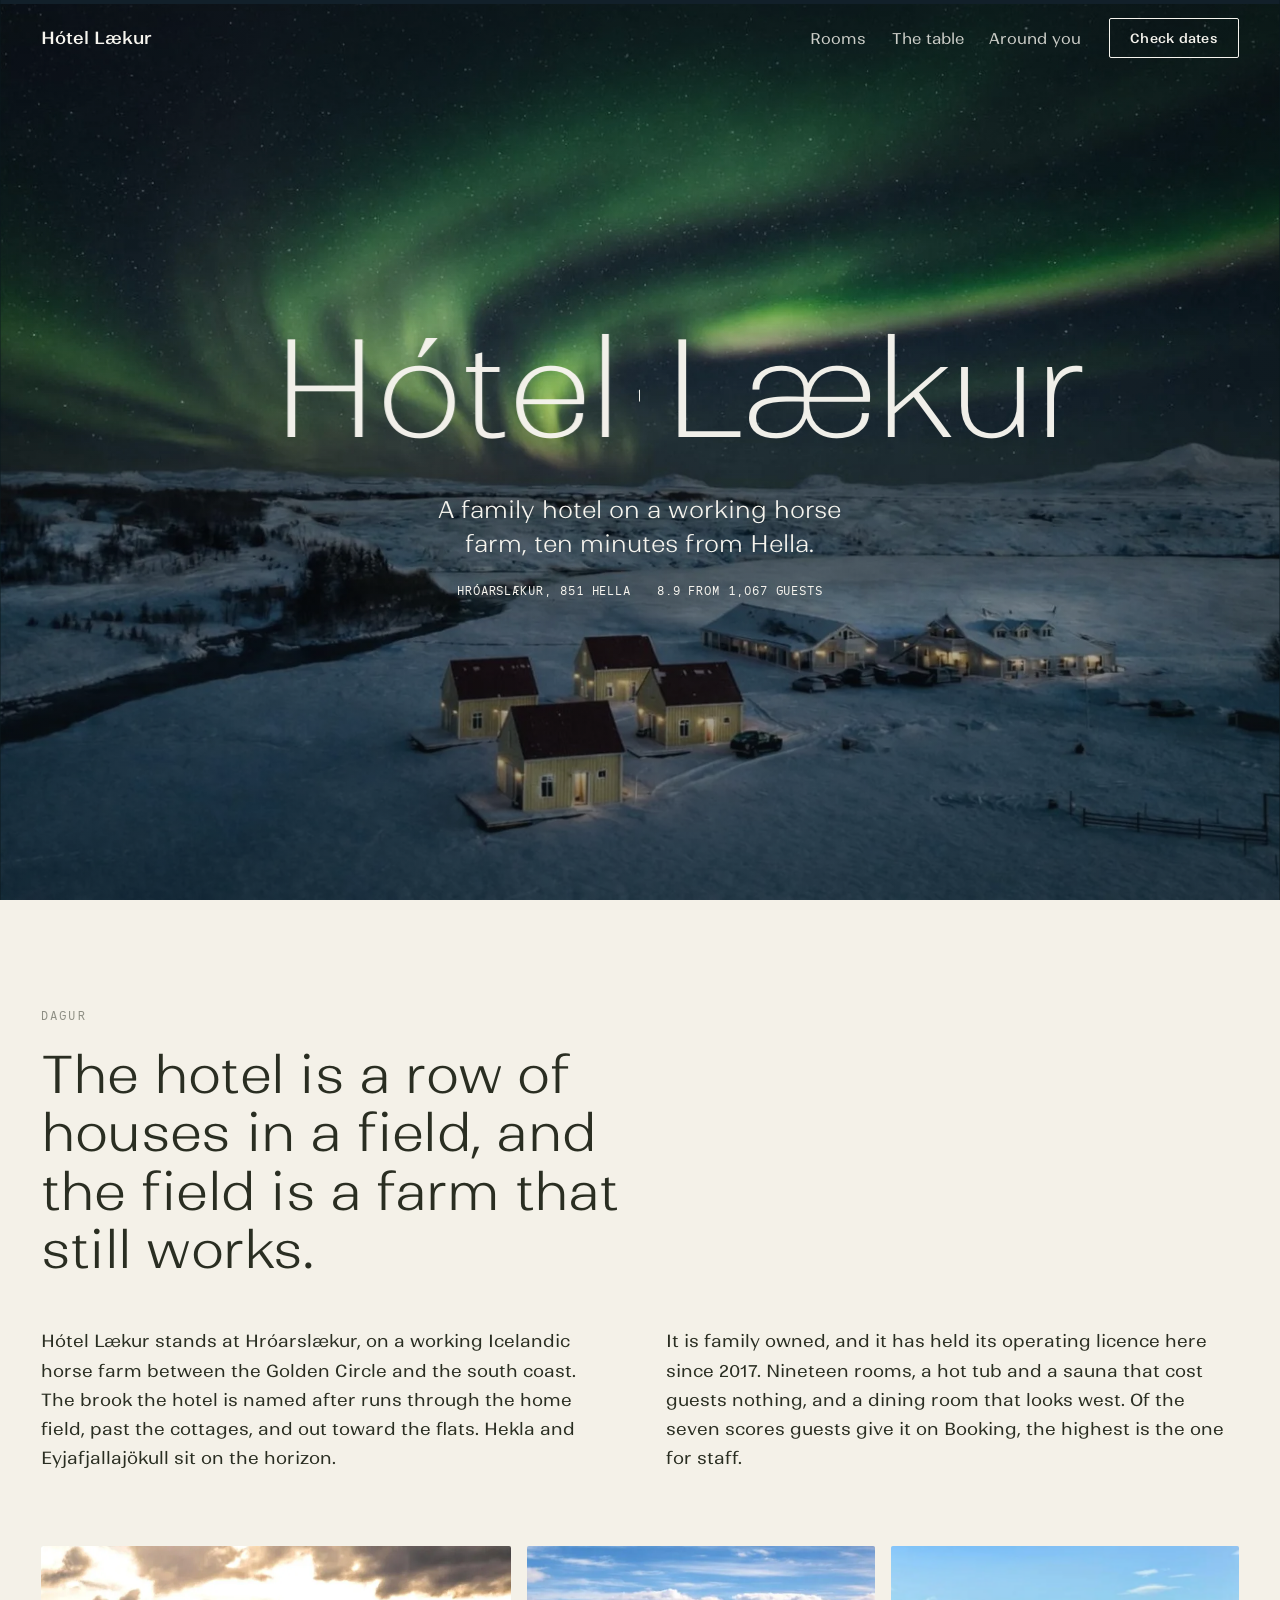
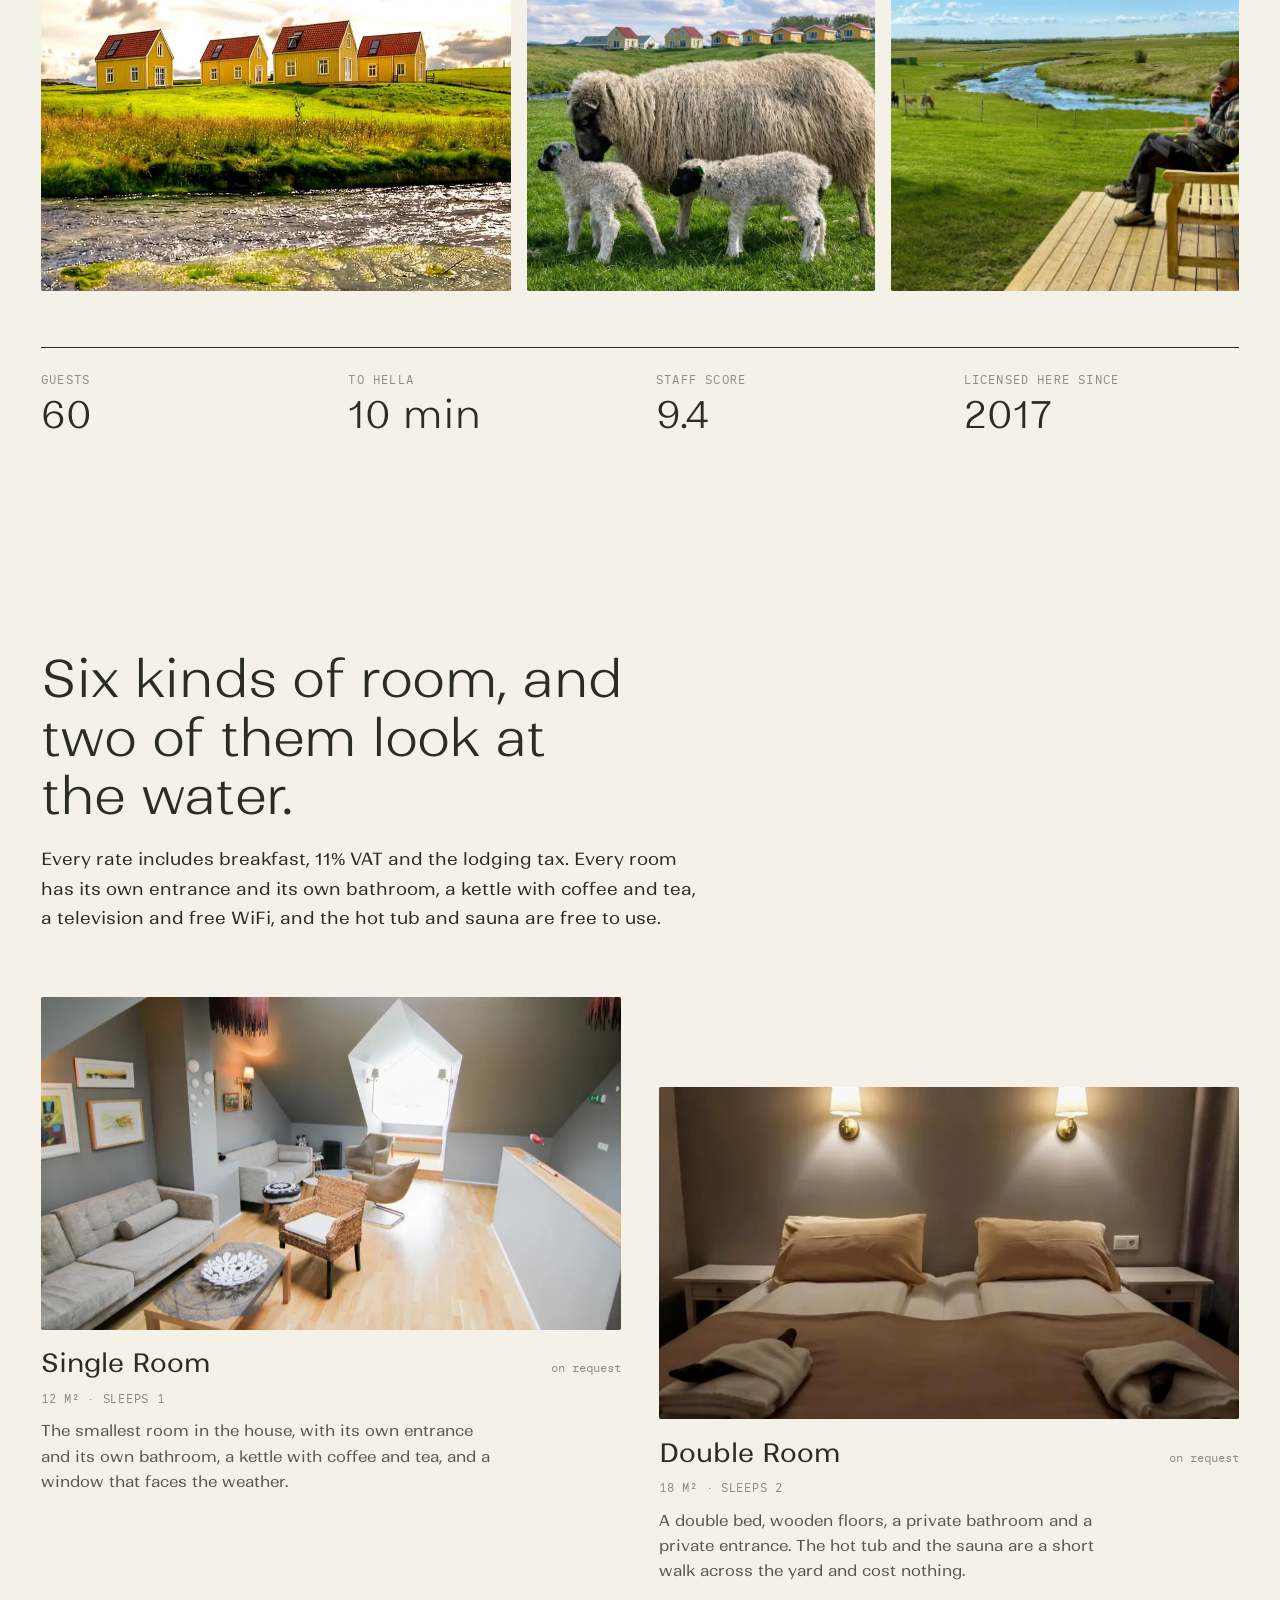
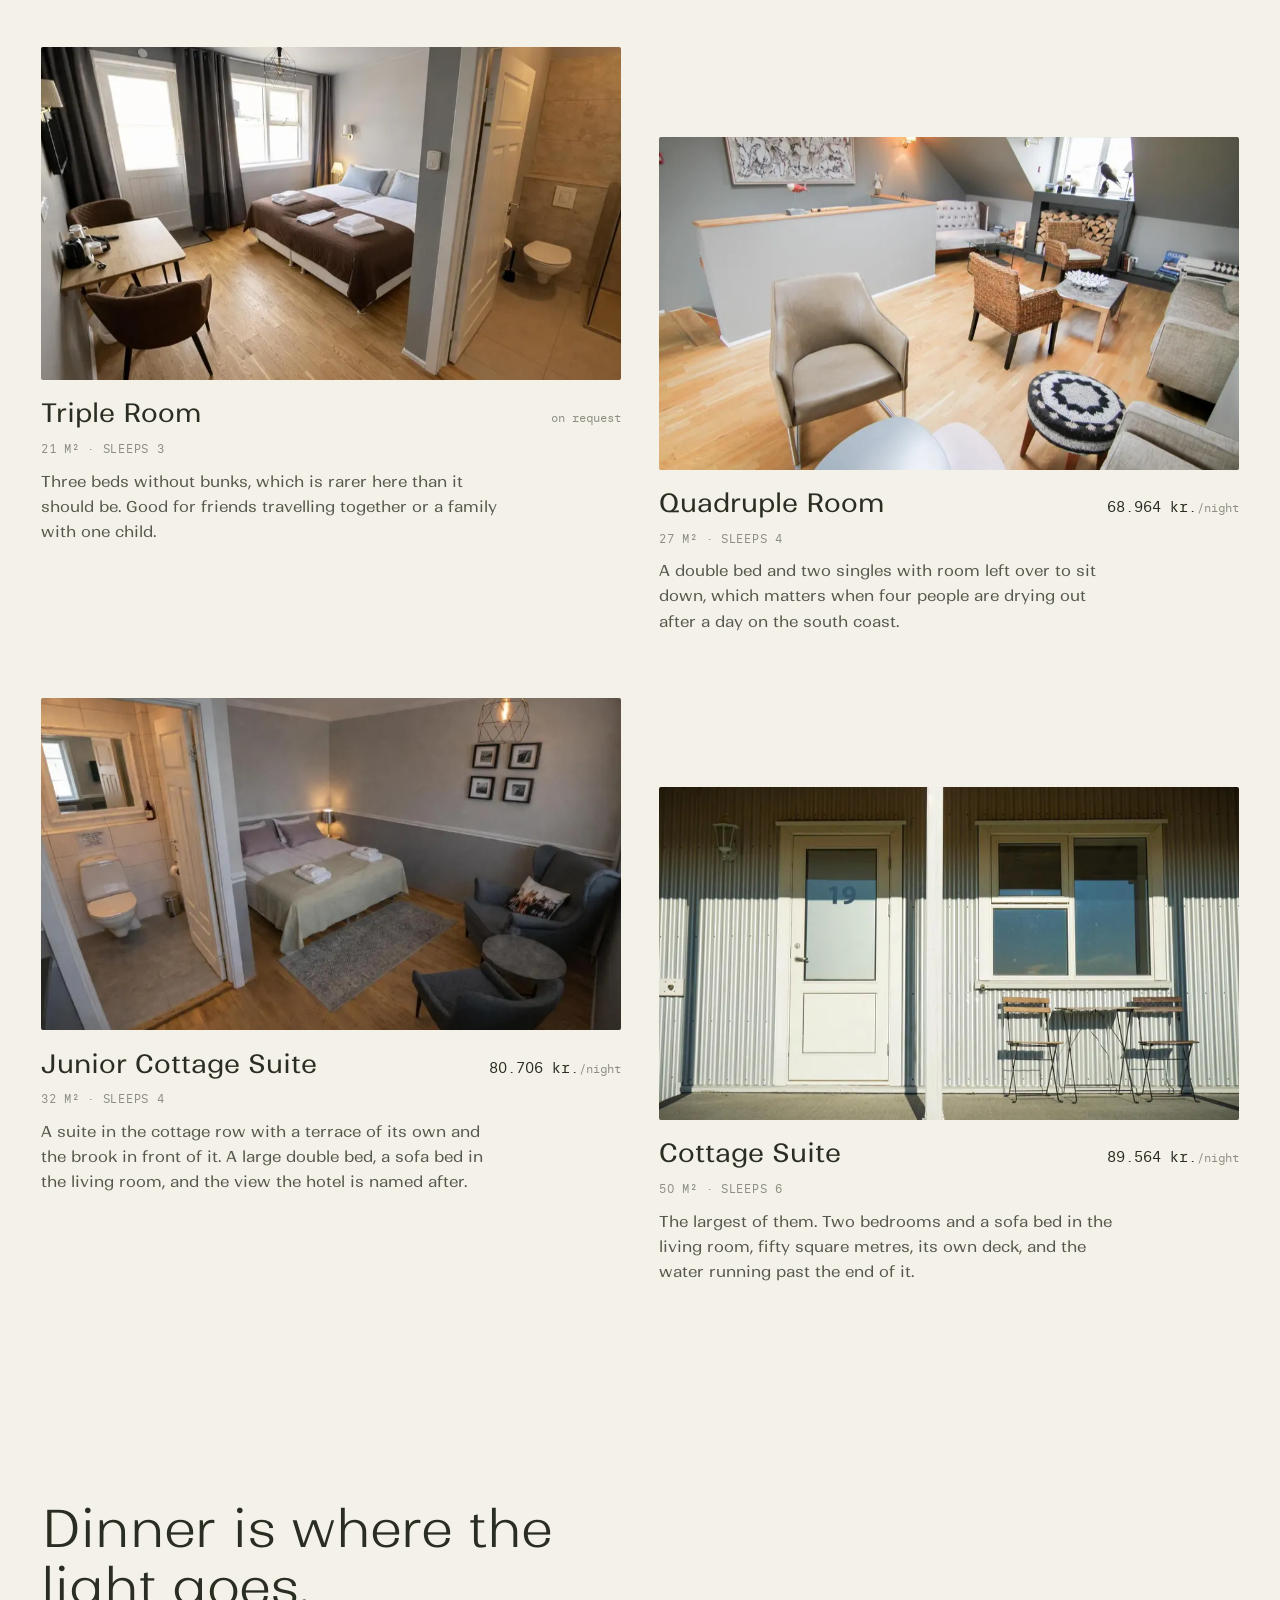
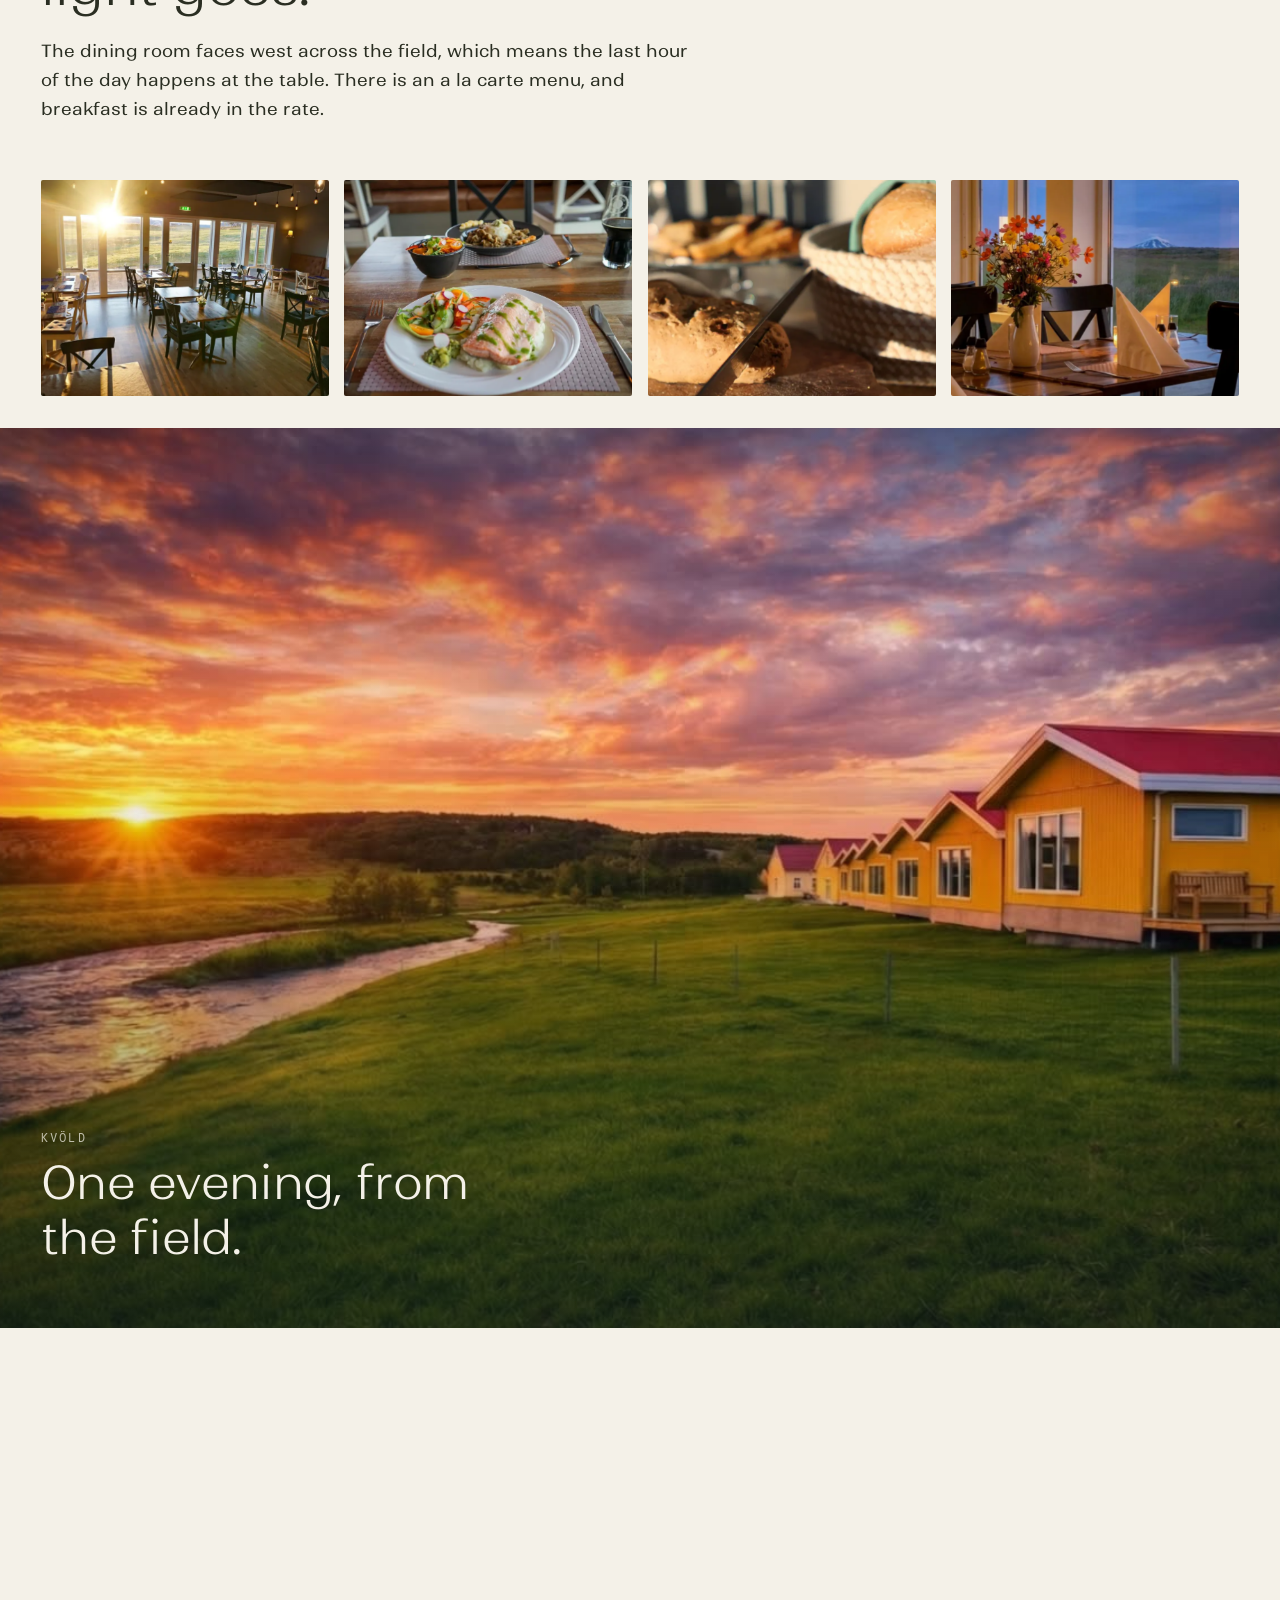
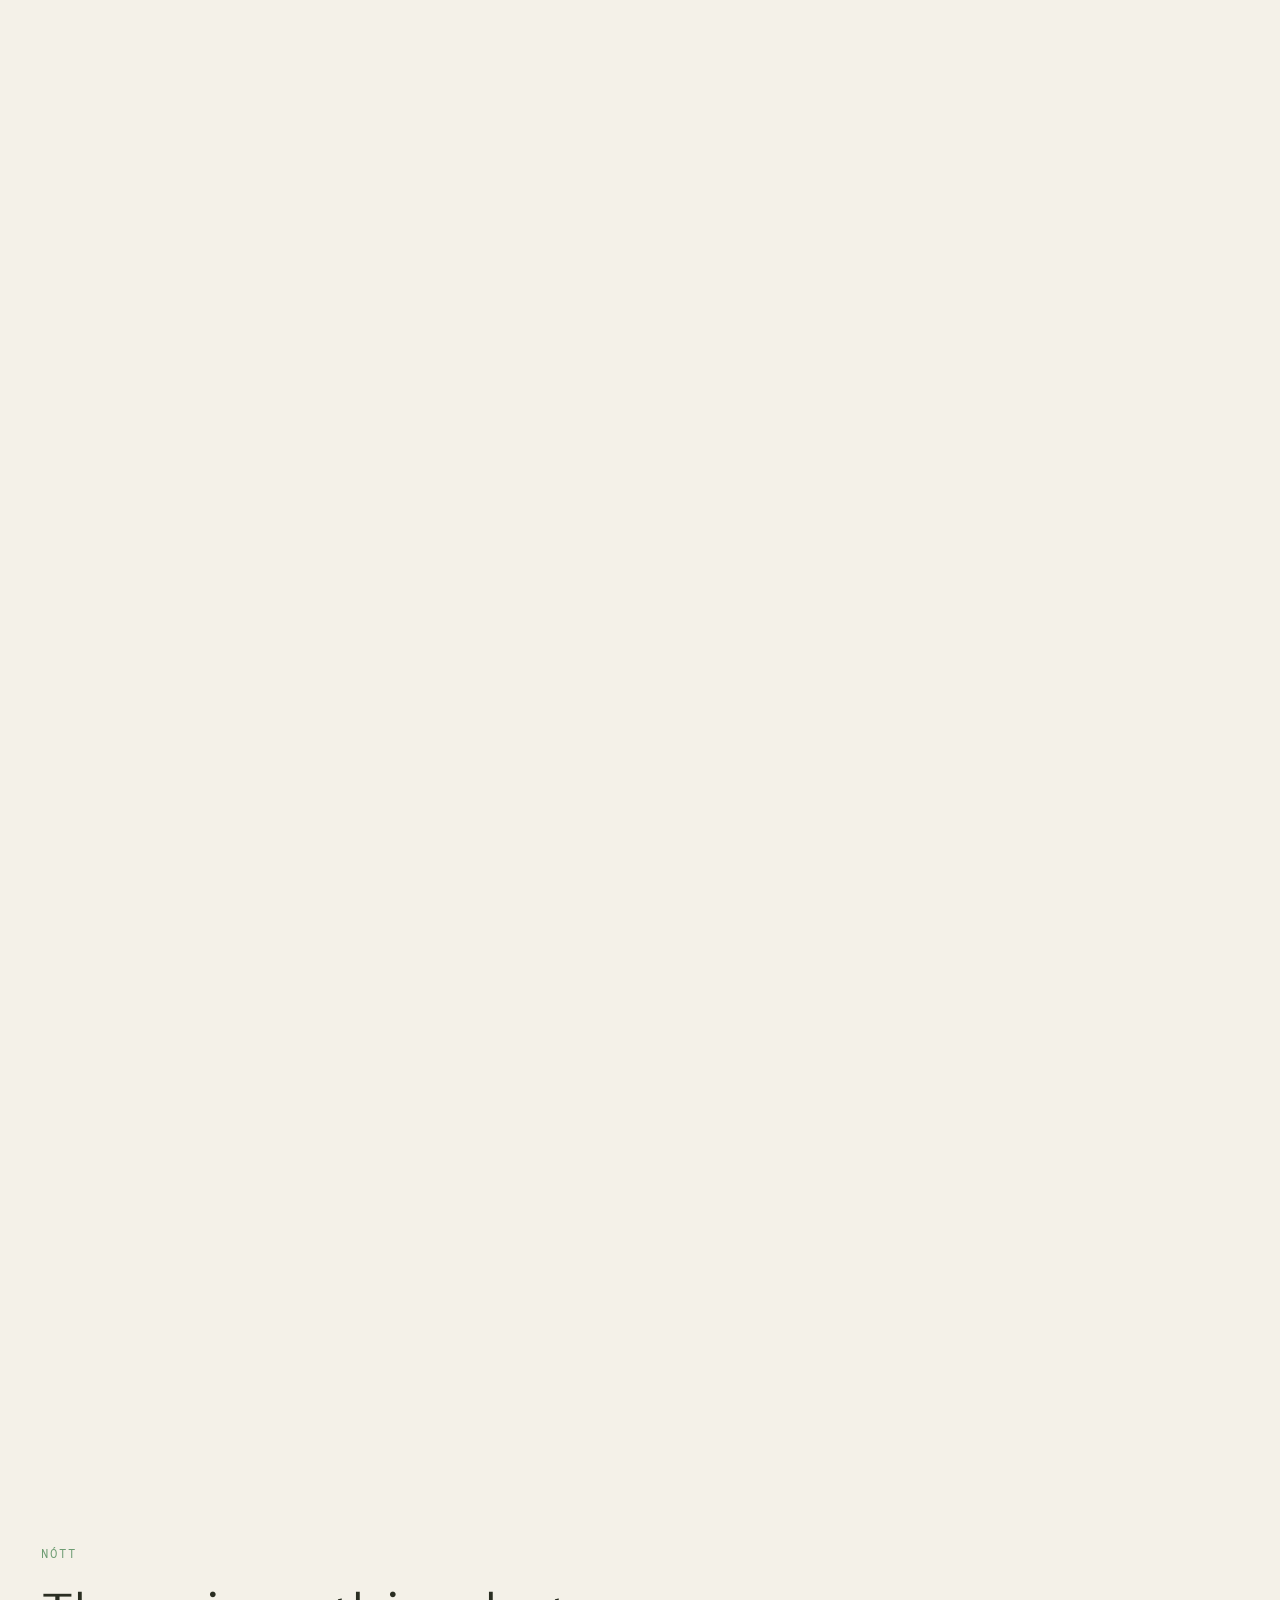
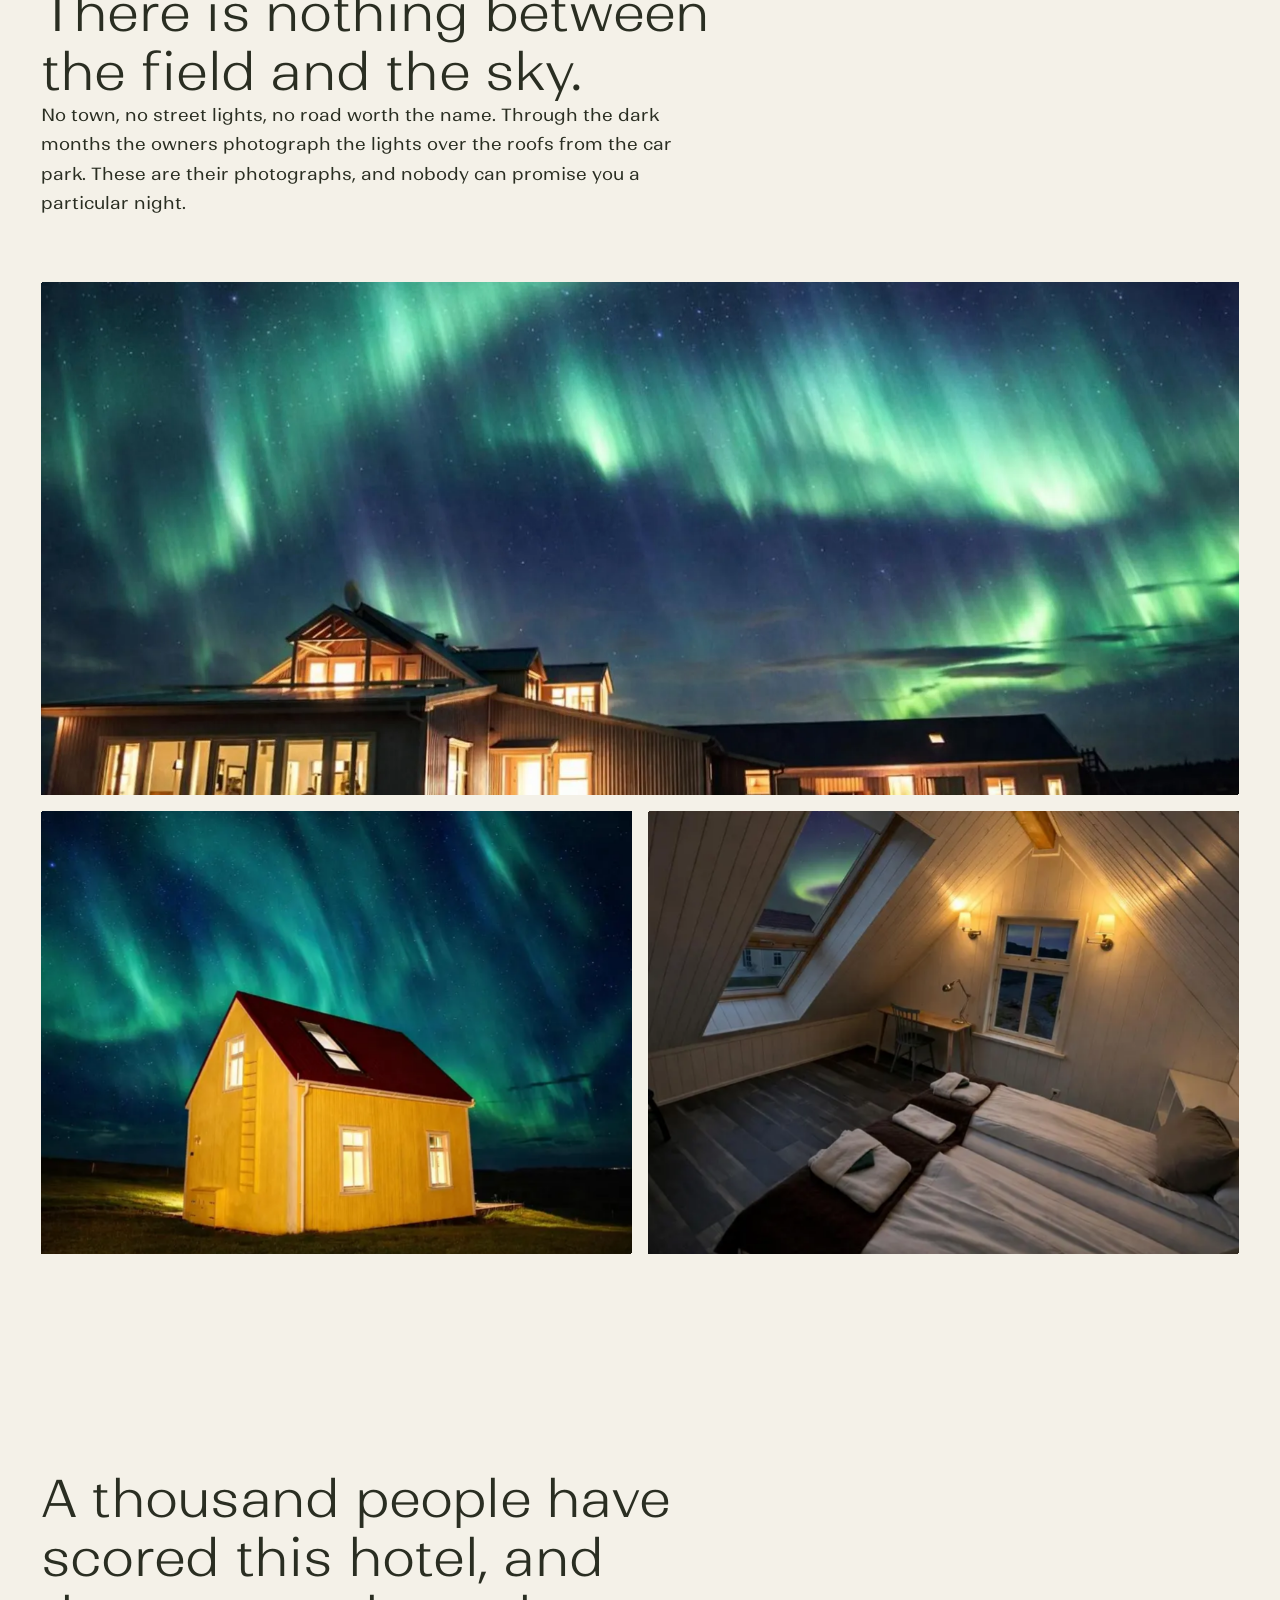
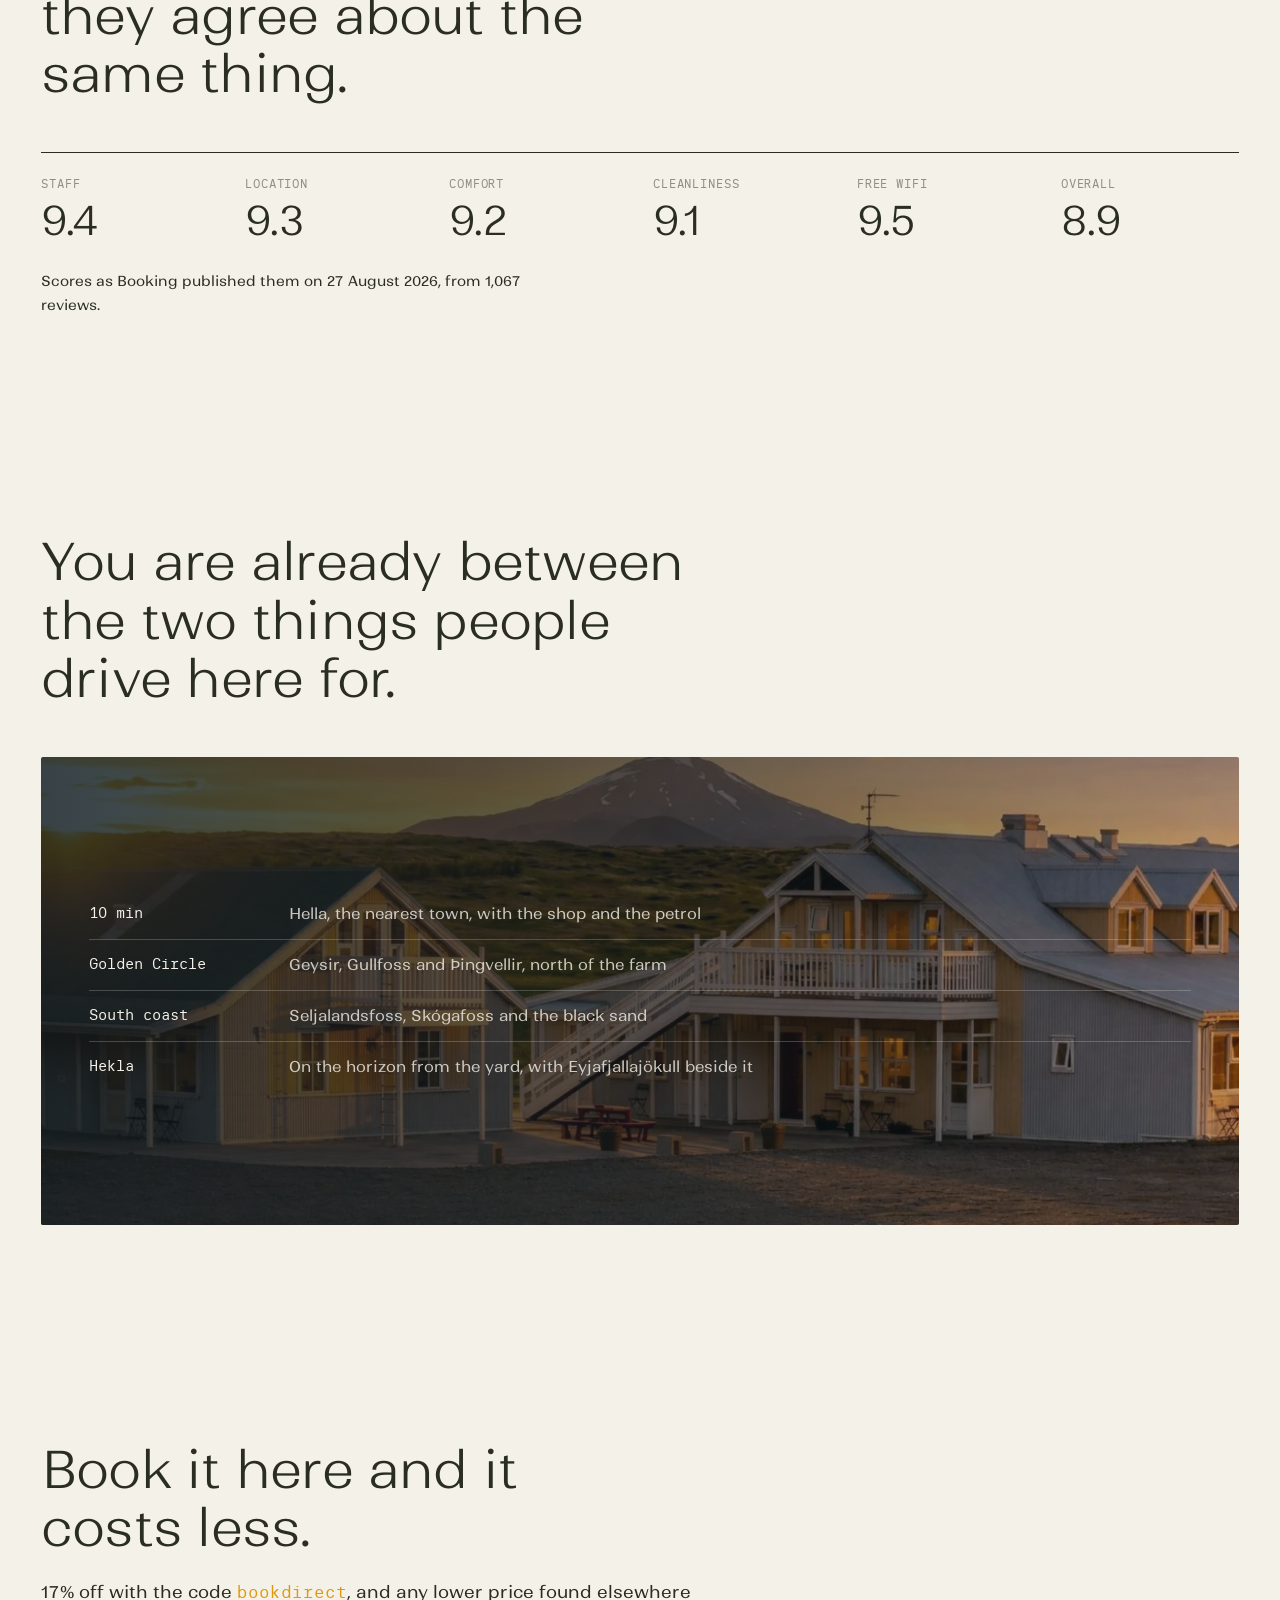
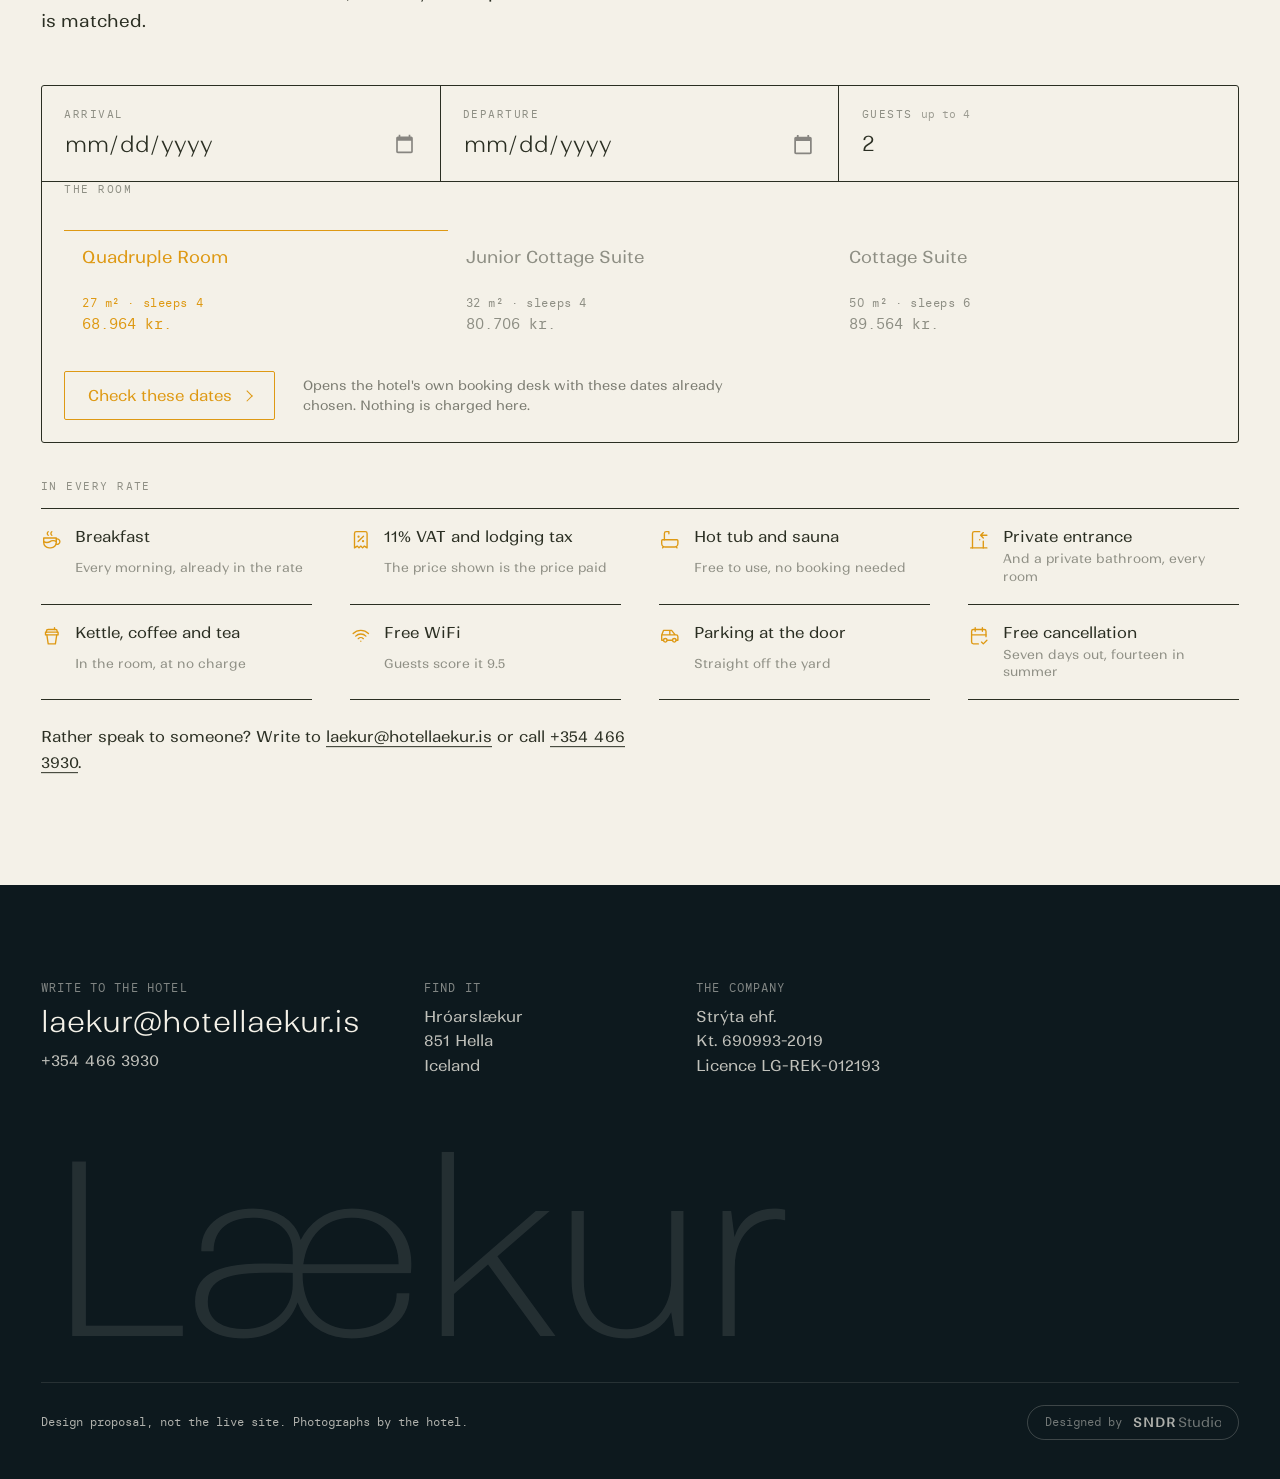
==== commit 9e153295: "Deploy ac71718 (noindex preview)" ====
--- a/index.html
+++ b/index.html
@@ -19,7 +19,7 @@
 <meta property="og:description" content="Nineteen rooms on a working horse farm at Hróarslækur, south Iceland. Hot tub, sauna, a restaurant, and the northern lights over the field.">
 <meta property="og:image" content="assets/img/aurora-wide.webp">
 <meta property="og:locale" content="en_GB">
-<link rel="stylesheet" href="styles.css?v=0d6103e2">
+<link rel="stylesheet" href="styles.css?v=eb730f93">
 
 <!-- Every figure on this page traces to one of: the property's own Booking page and its
      availability table (read 2026-08-27), hotellaekur.is, or the rekstrarleyfi register
@@ -61,7 +61,10 @@
 </script>
 </head>
 
-<body class="is-loading" data-ground="day">
+<!-- at-hero ships in the MARKUP: the page always opens on the hero, and Safari
+     samples the status-strip colour at first paint, long before app.js can add
+     the class. syncHero() only ever corrects it from here. -->
+<body class="is-loading at-hero" data-ground="day">
 
 <a class="skip" href="#main">Skip to content</a>
 
--- a/styles.css
+++ b/styles.css
@@ -42,8 +42,19 @@
 html, body { overflow-x: clip; }
 html { background: var(--night); scroll-behavior: auto; }
 html.lenis, html.lenis body { height: auto; }
+/* THE STATUS STRIP, FOR REAL THIS TIME.
+   iOS Safari colours the strip from <body>'s background-color — a 4px fixed
+   sampler plate at the top edge was simply never picked, measured on an
+   iPhone 17. So the ground colour moves off body and onto <main>/<footer>,
+   which is what actually needs painting, and body is left free to carry the
+   strip's colour: the photograph's night sky over the hero, the ground
+   everywhere else. Because main paints itself, body's colour is never visible
+   on the page, so the swap at the hero's edge cannot flash. */
+main, .foot { background-color: var(--lk-c); transition: background-color .1s linear; }
+.hero { background-color: #12202A; }
+body:not(.at-hero) { background-color: var(--lk-c); }
 body {
-  background: var(--lk-c);
+  background: #12202A;
   color: var(--lk-ink);
   font: 400 1.0625rem/1.65 var(--sans);
   -webkit-font-smoothing: antialiased;
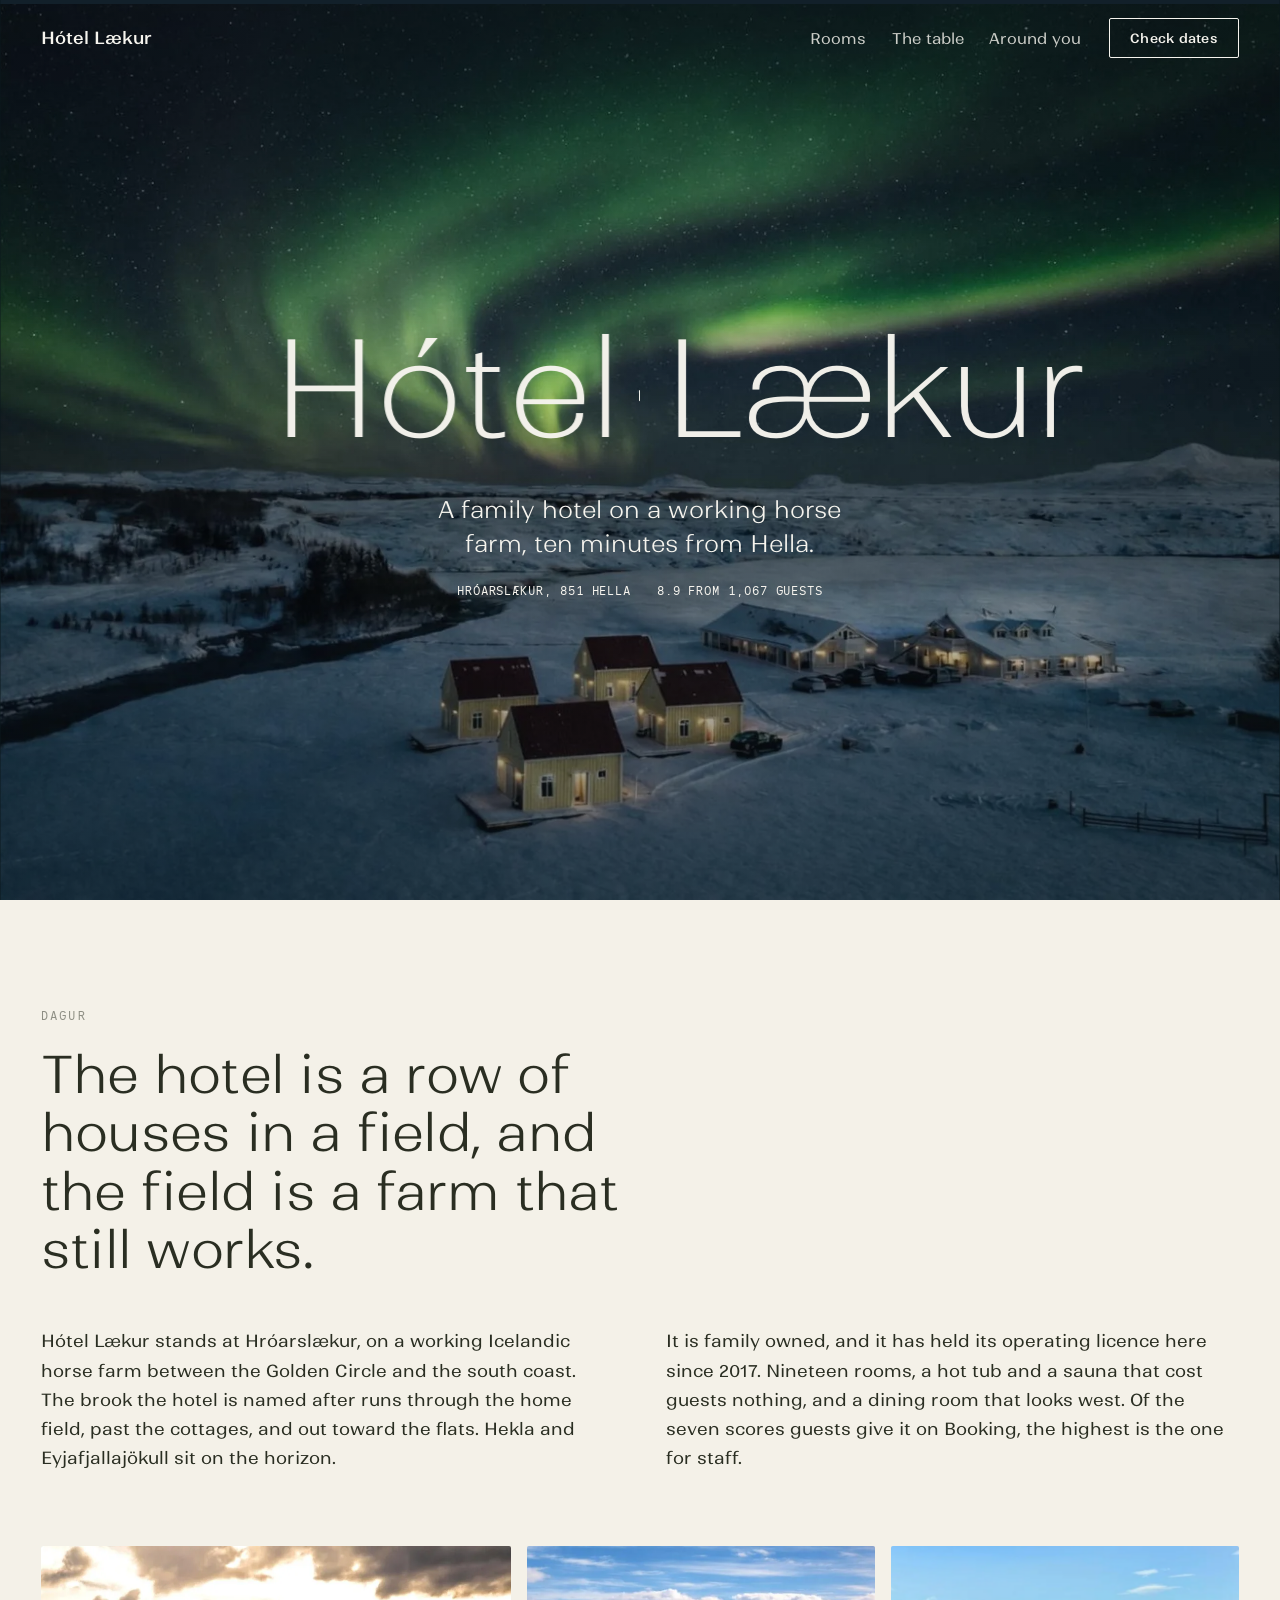
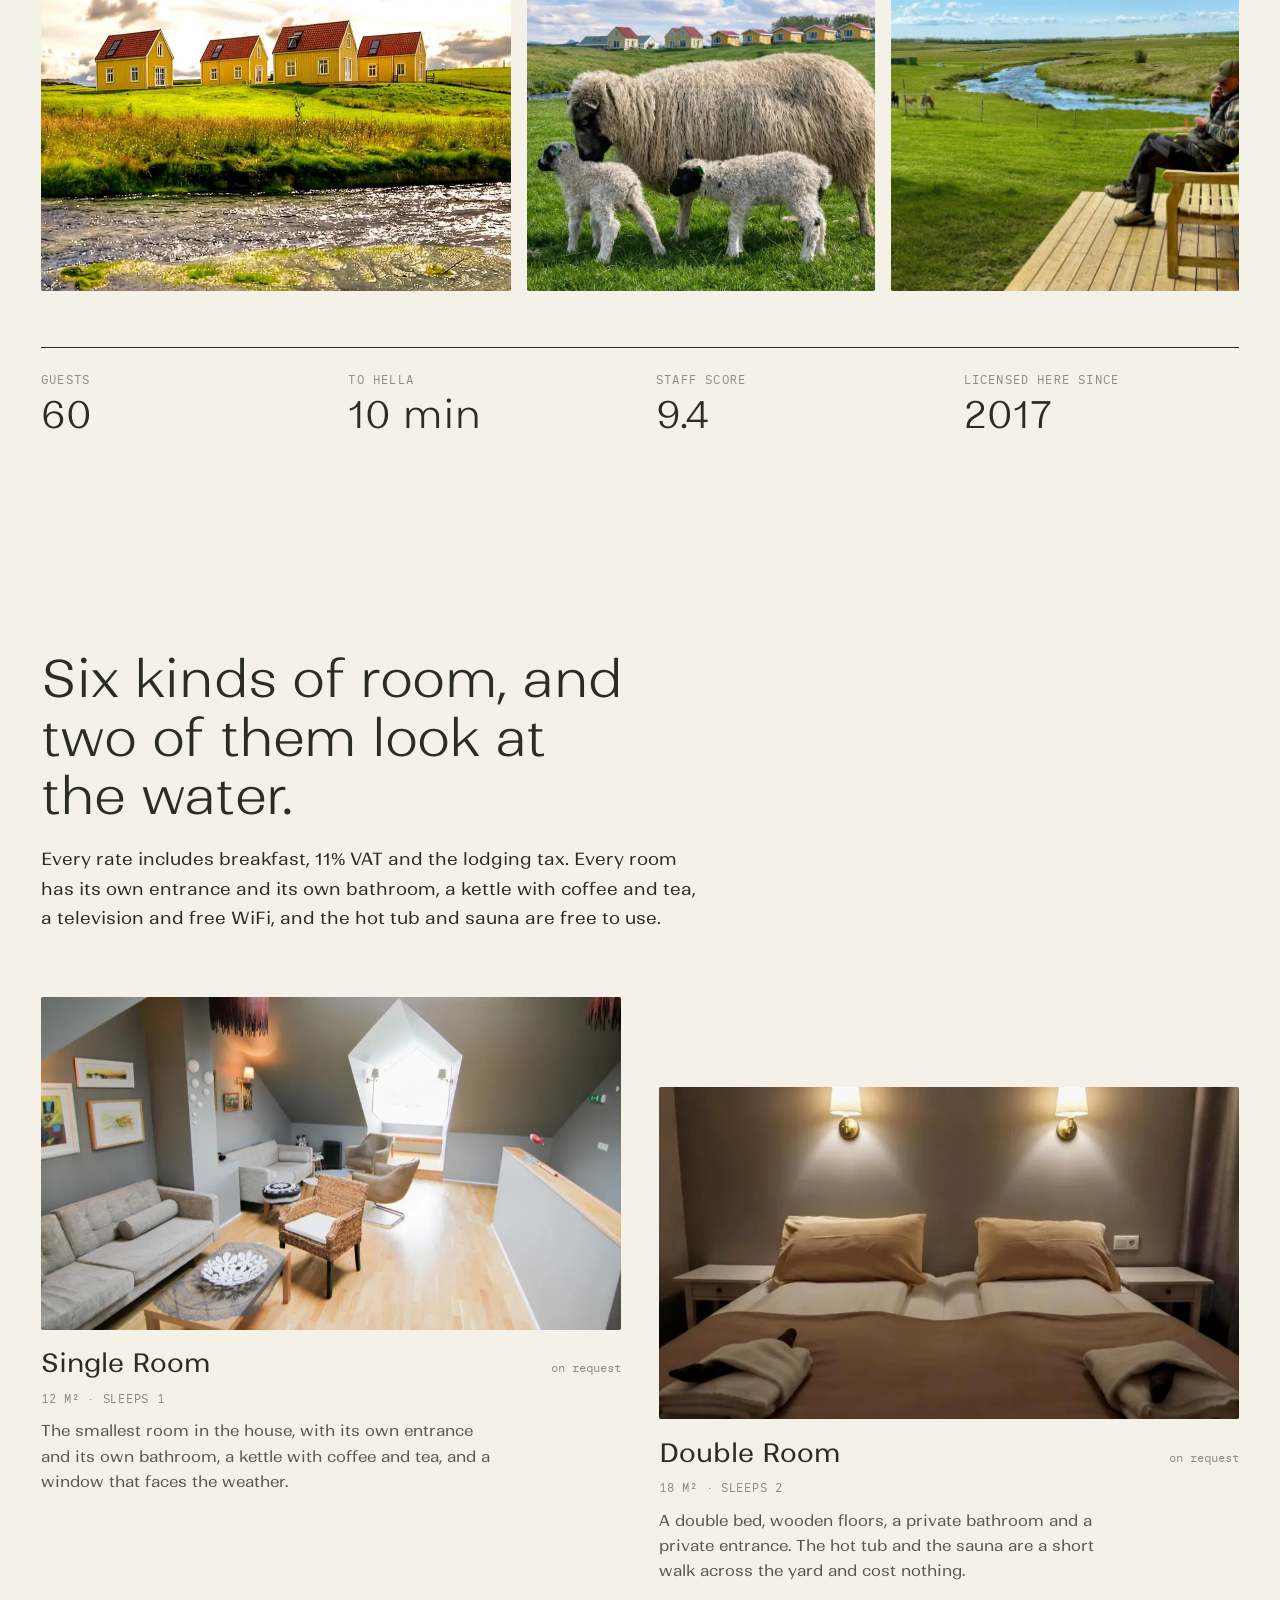
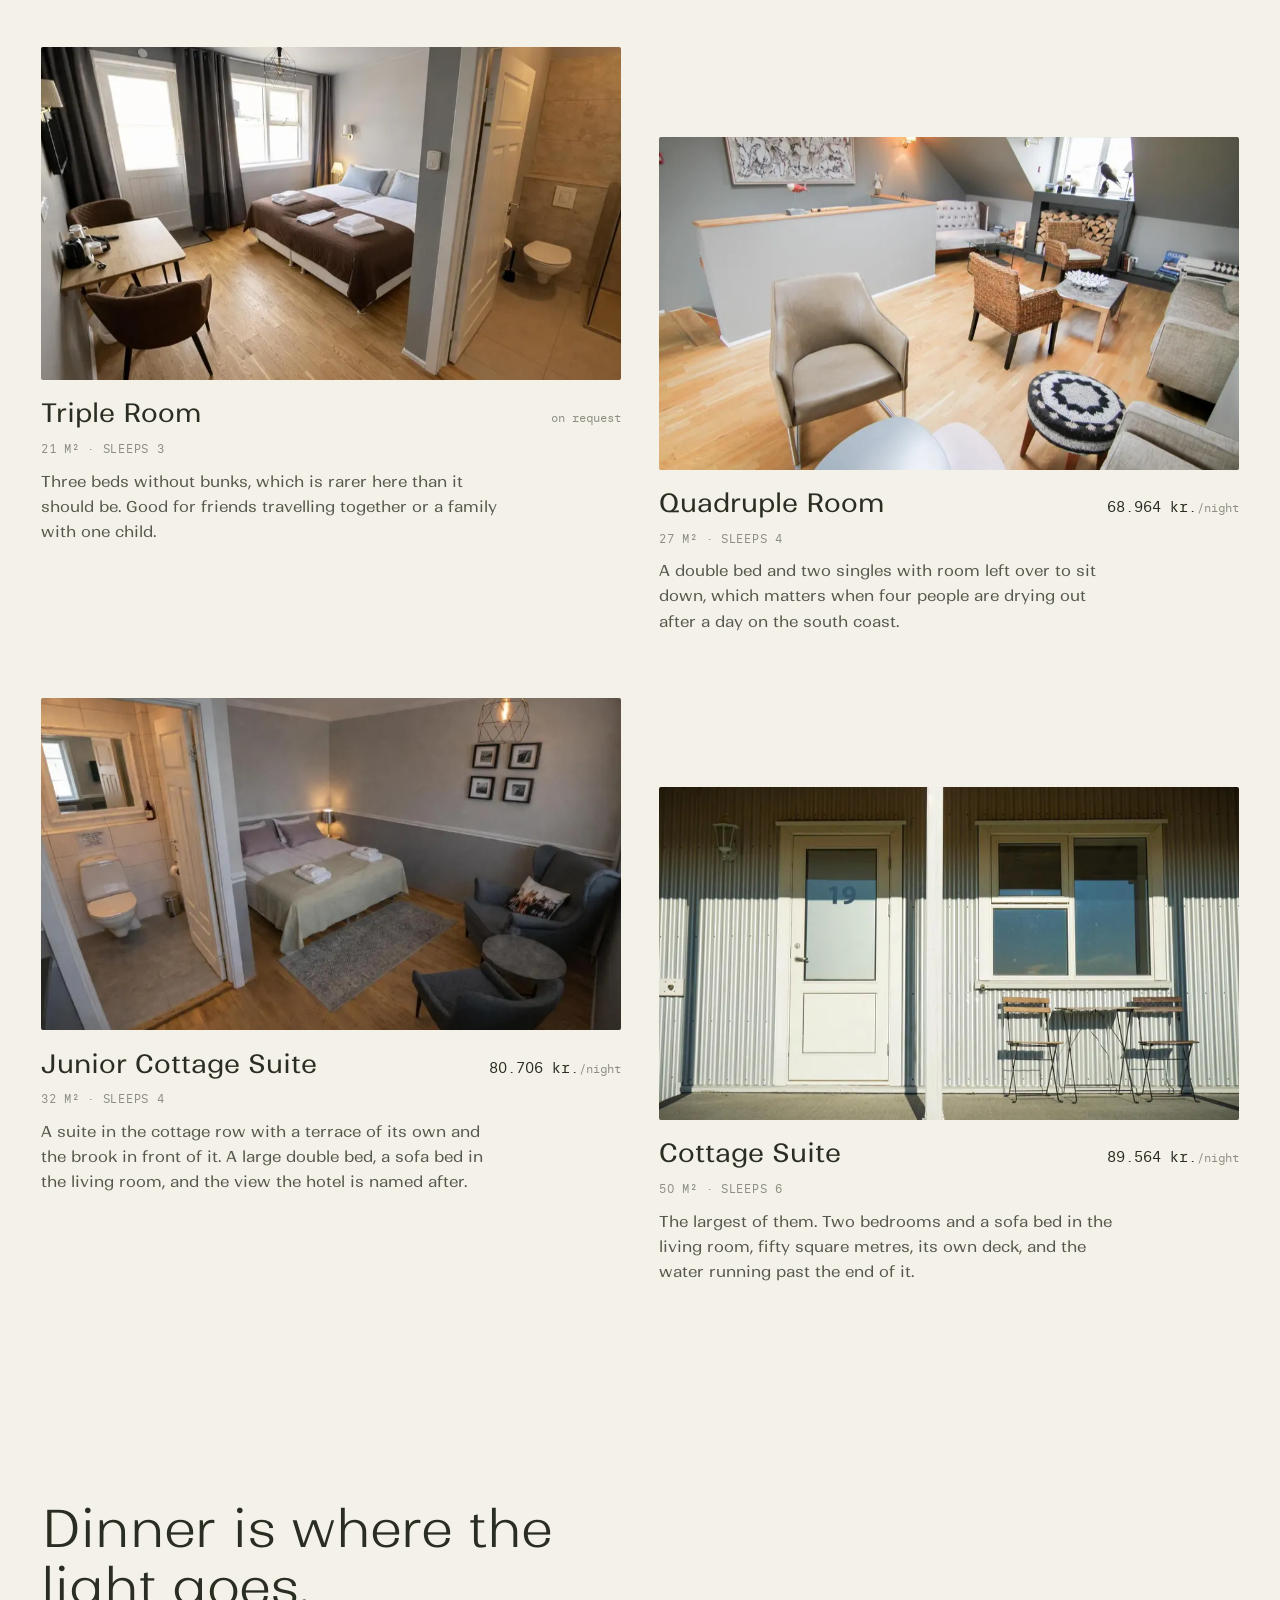
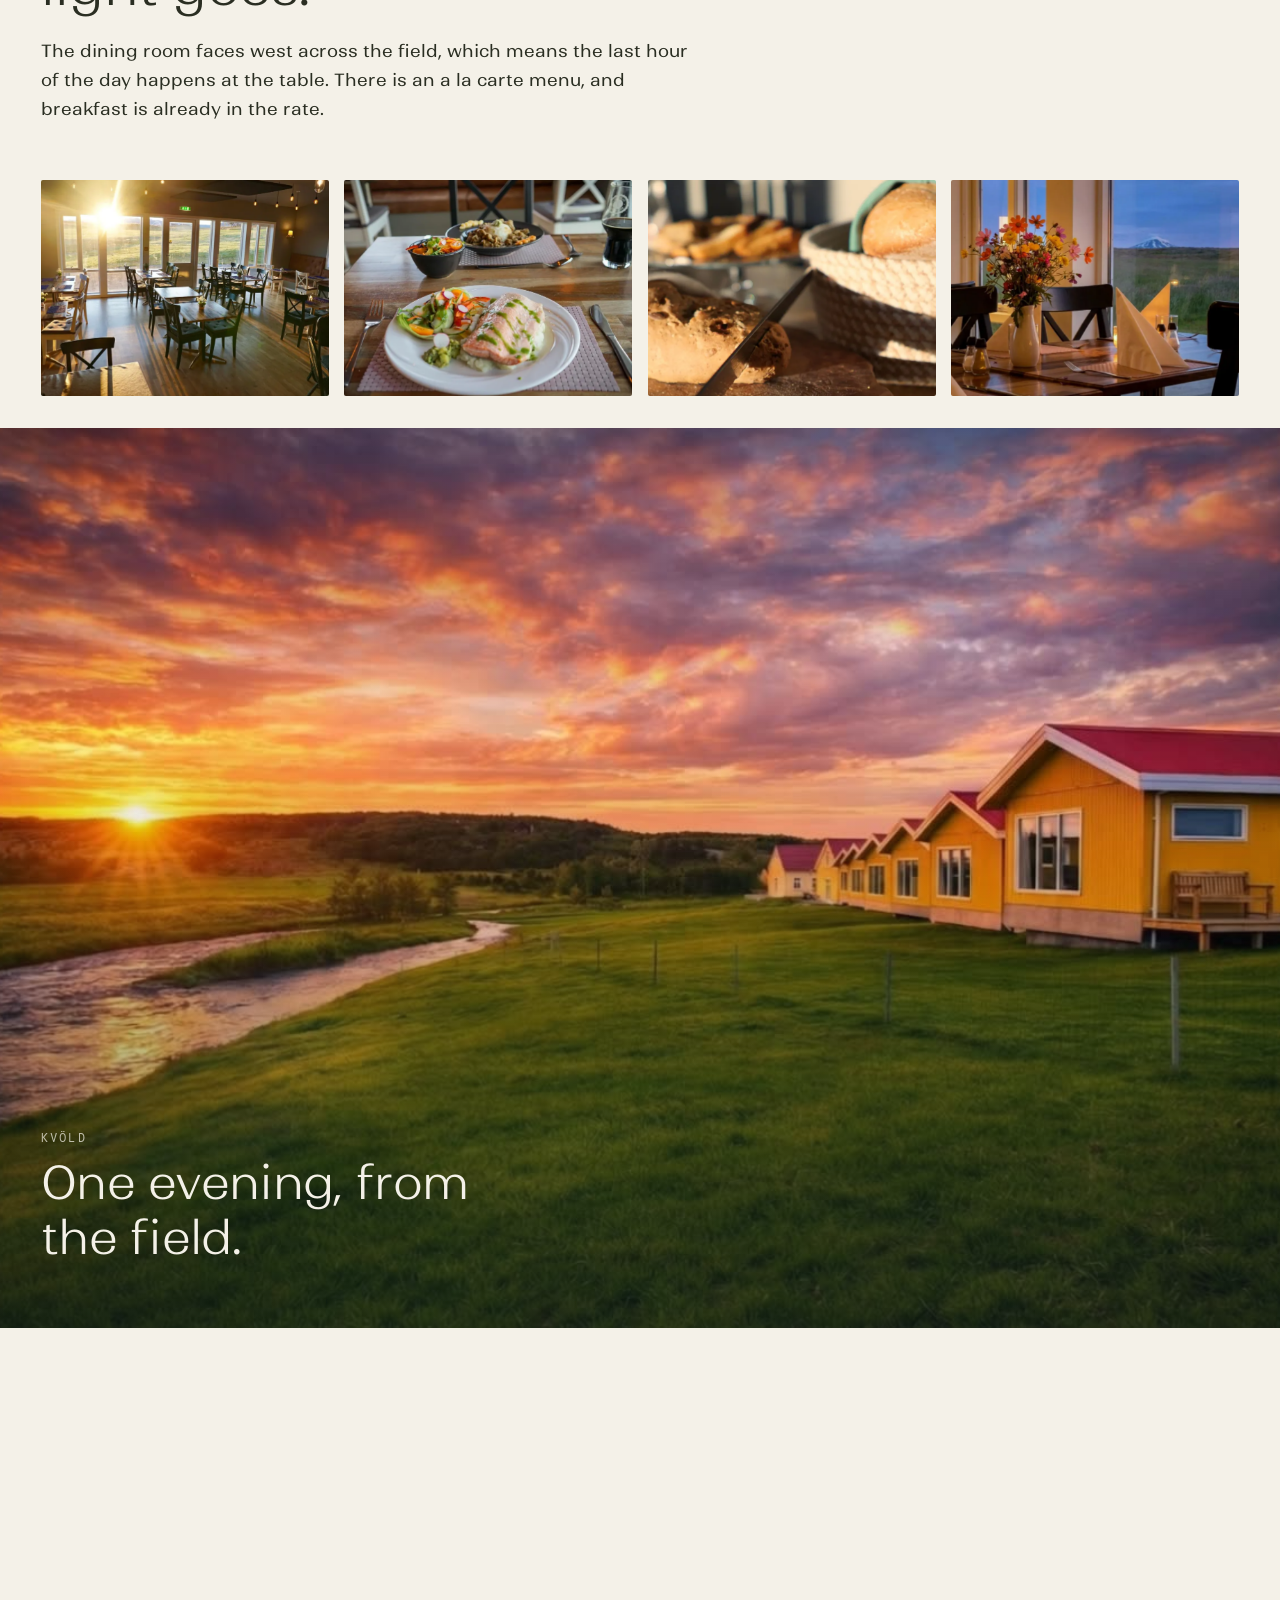
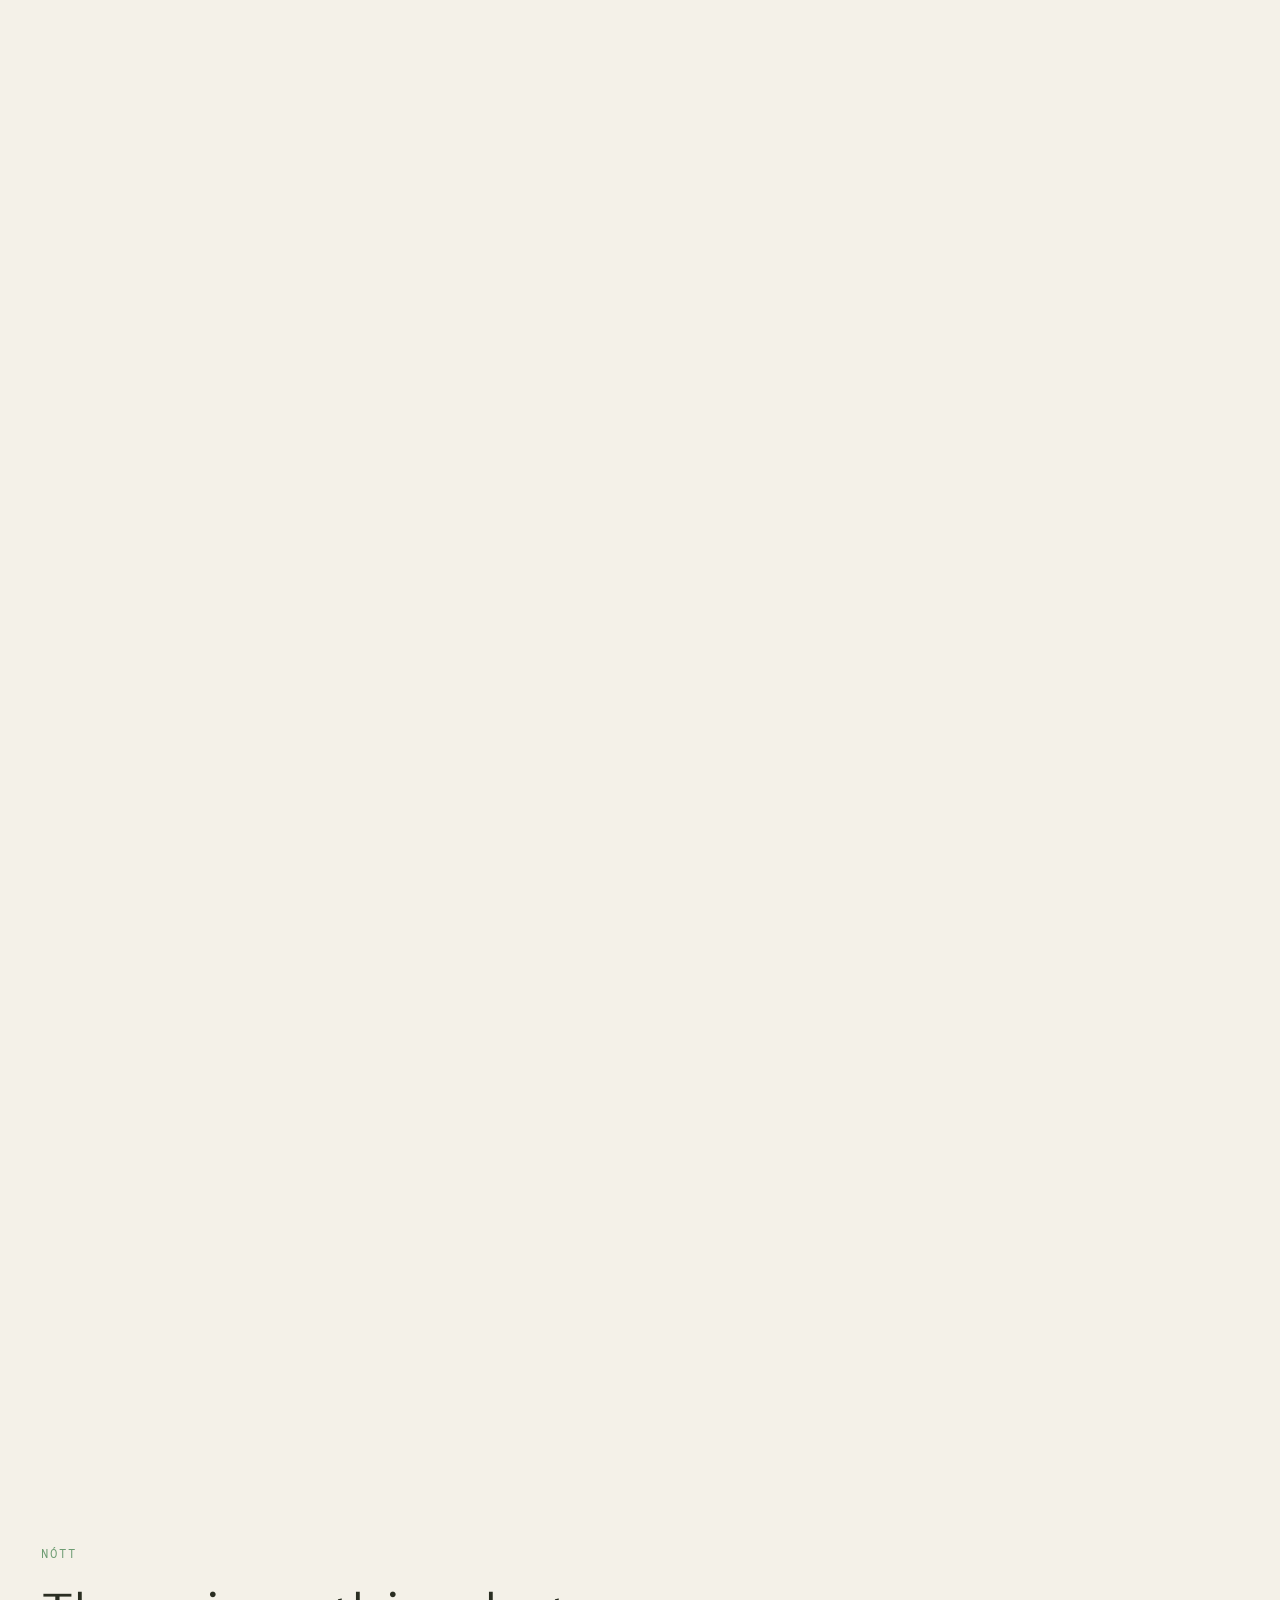
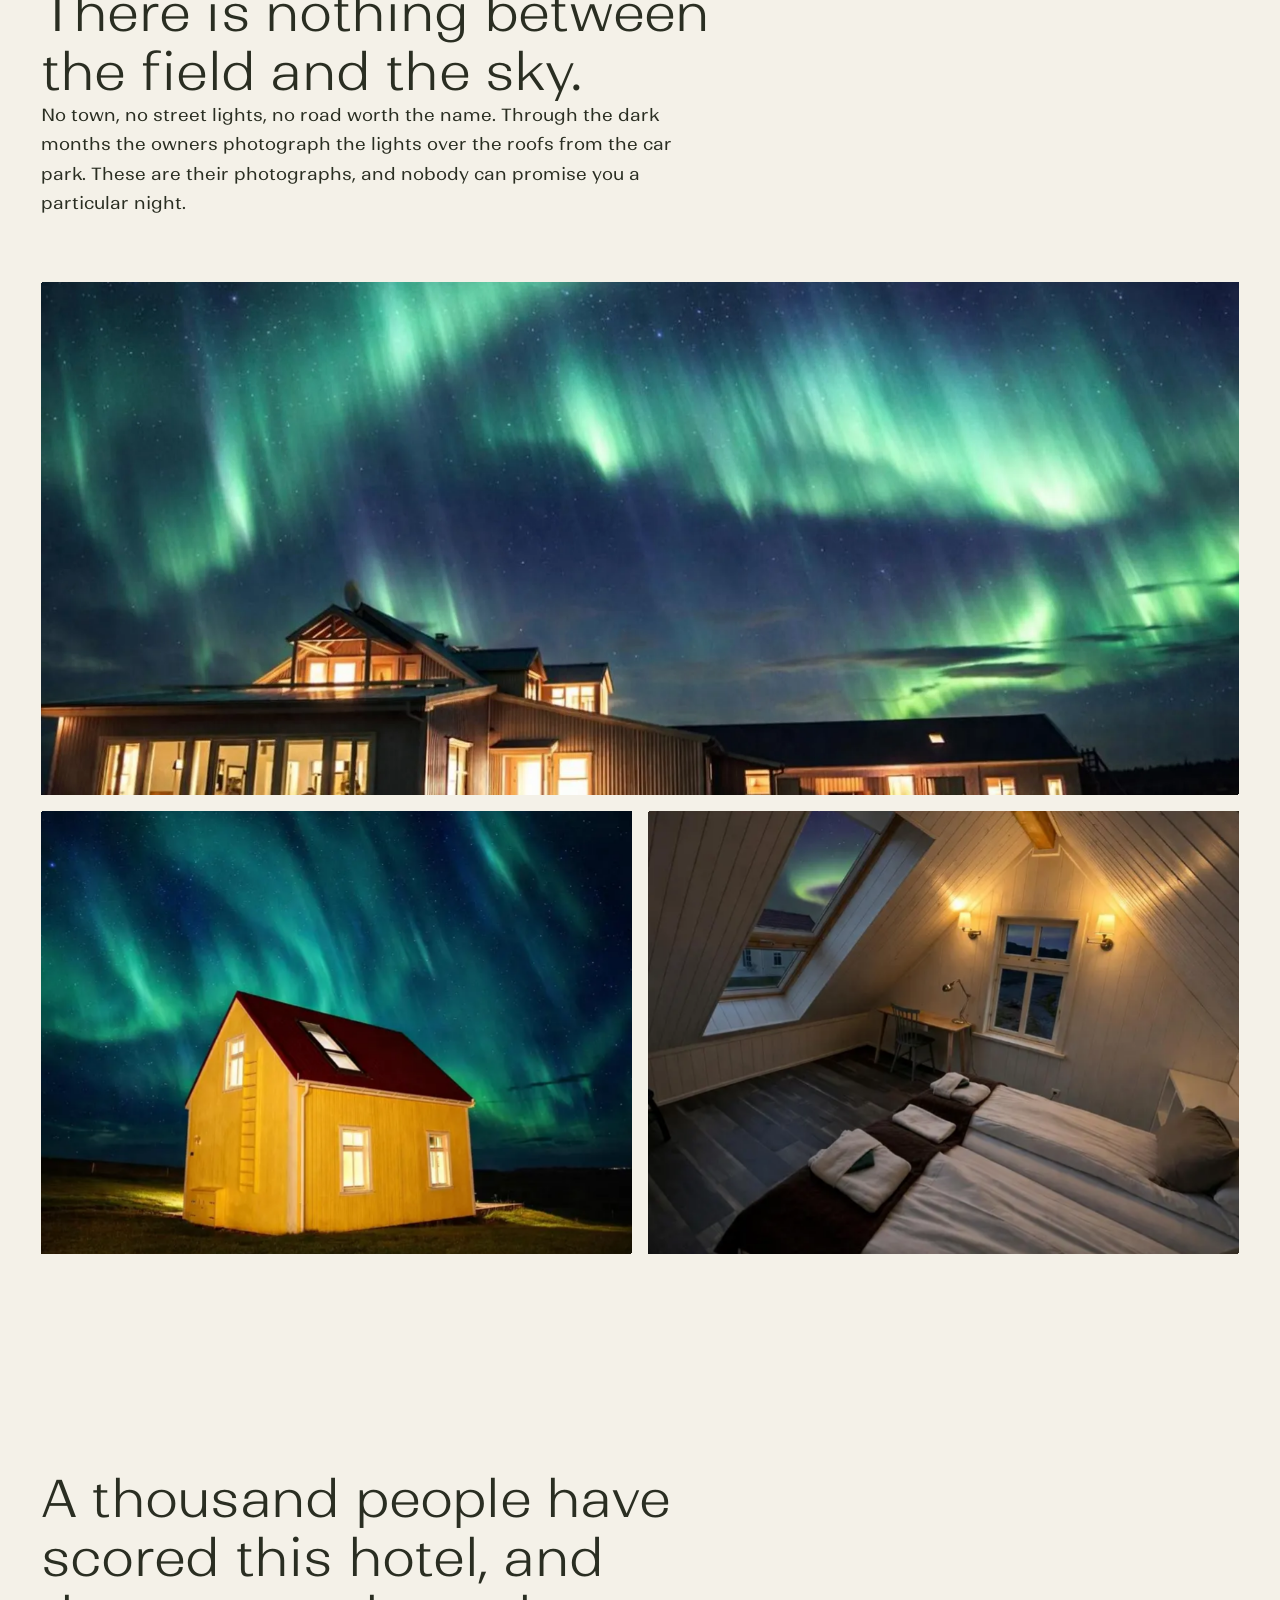
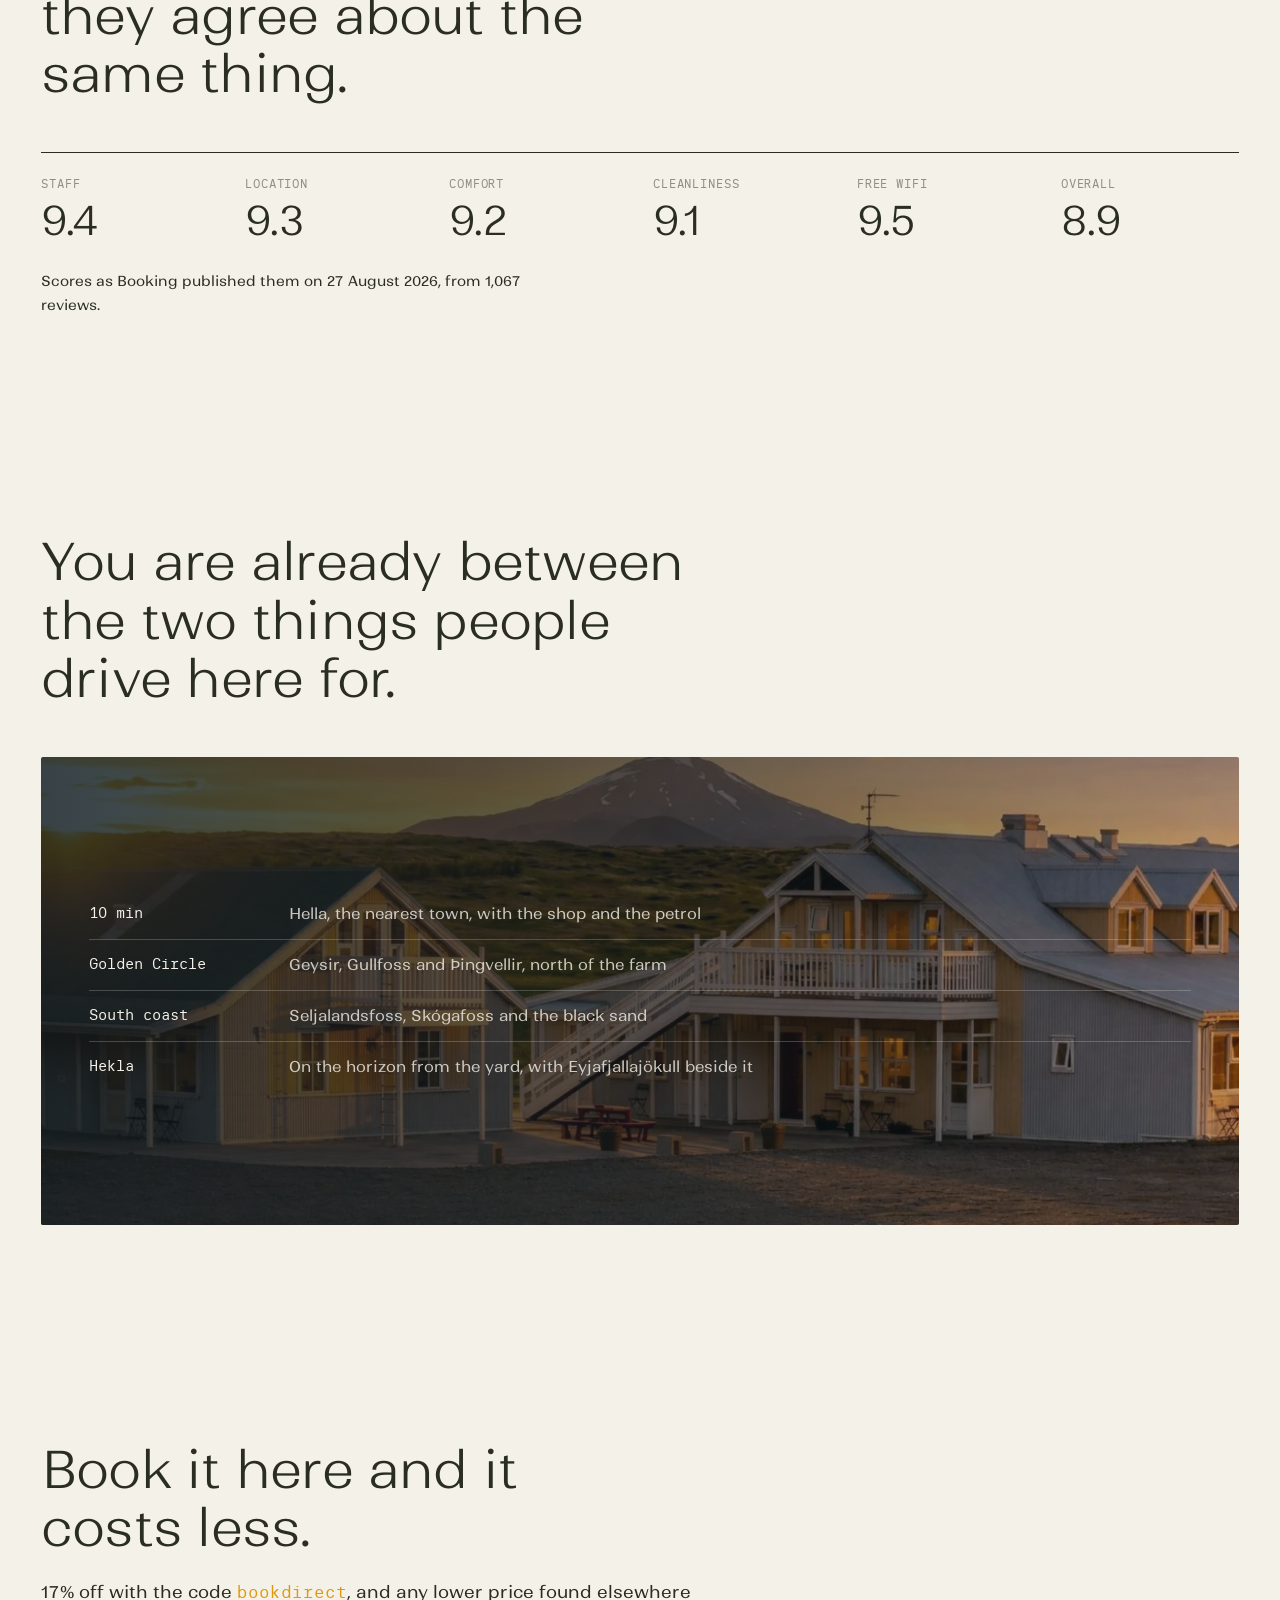
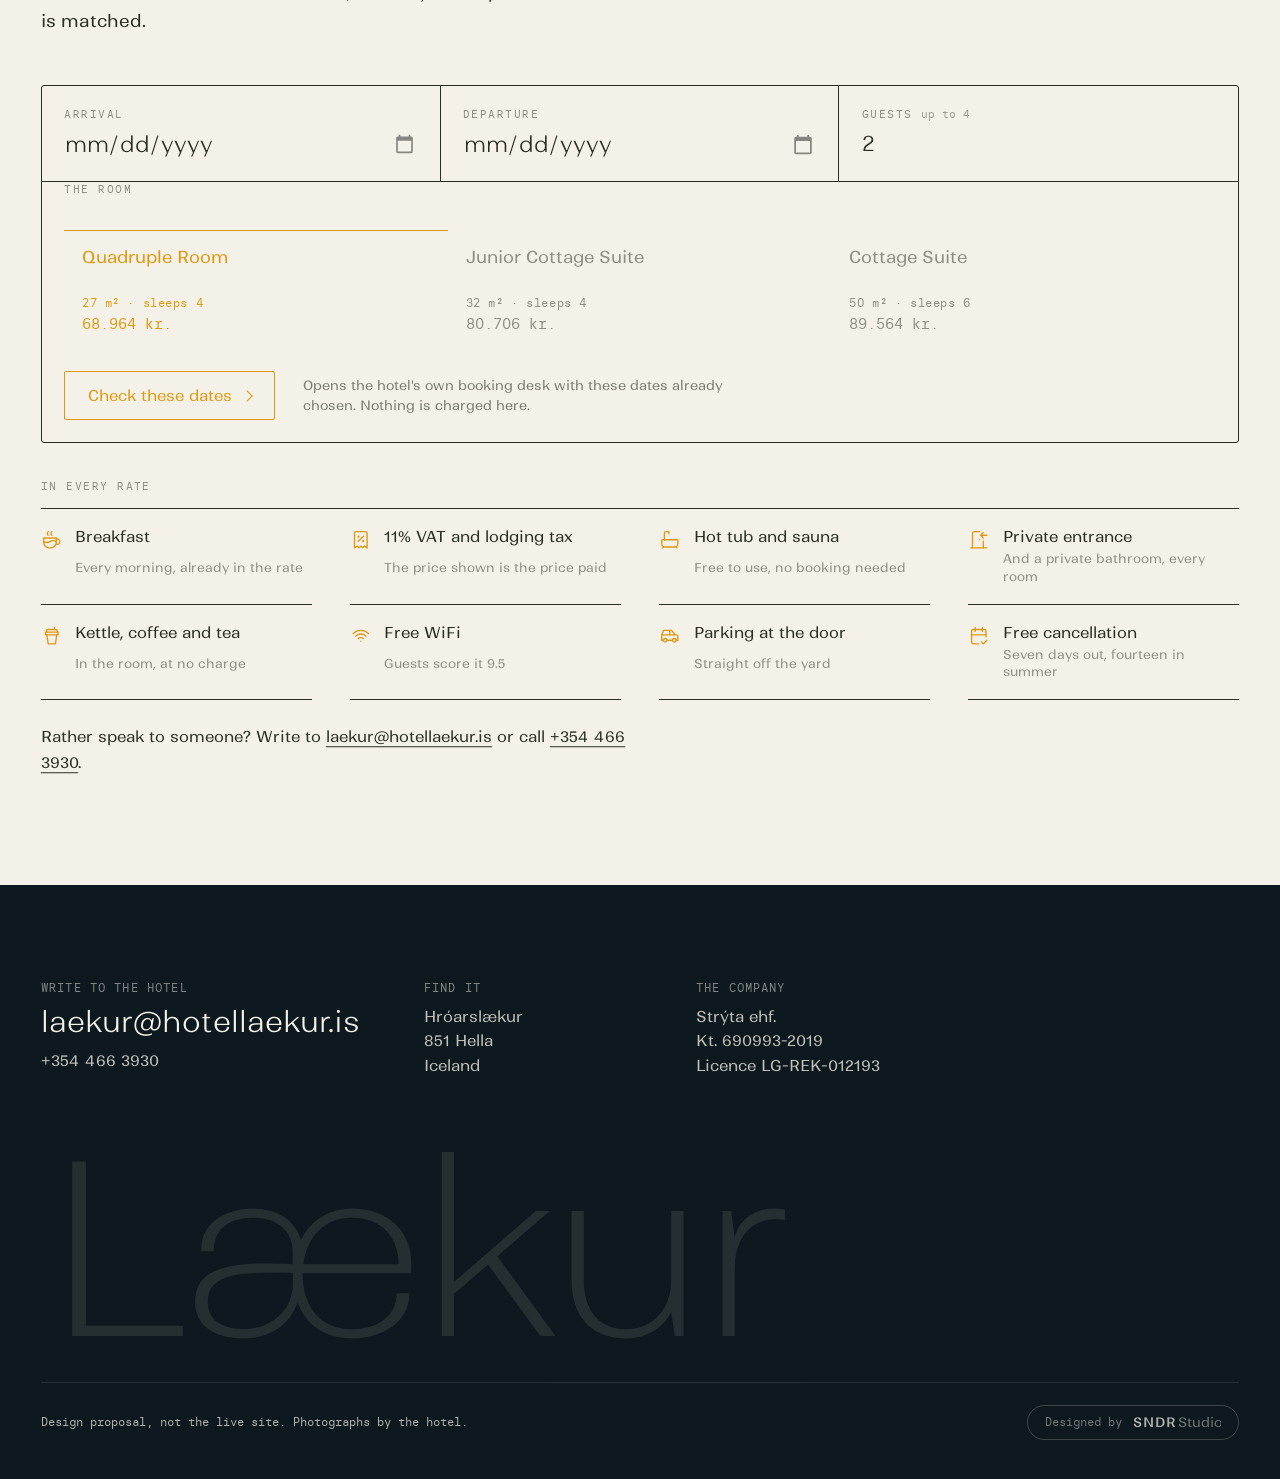
==== commit a27c3252: "Deploy ac71718 (noindex preview)" ====
--- a/index.html
+++ b/index.html
@@ -370,6 +370,6 @@
 <script src="assets/vendor/gsap.min.js"></script>
 <script src="assets/vendor/ScrollTrigger.min.js"></script>
 <script src="assets/vendor/lenis.min.js"></script>
-<script src="app.js?v=c1262add"></script>
+<script src="app.js?v=031b3819"></script>
 </body>
 </html>
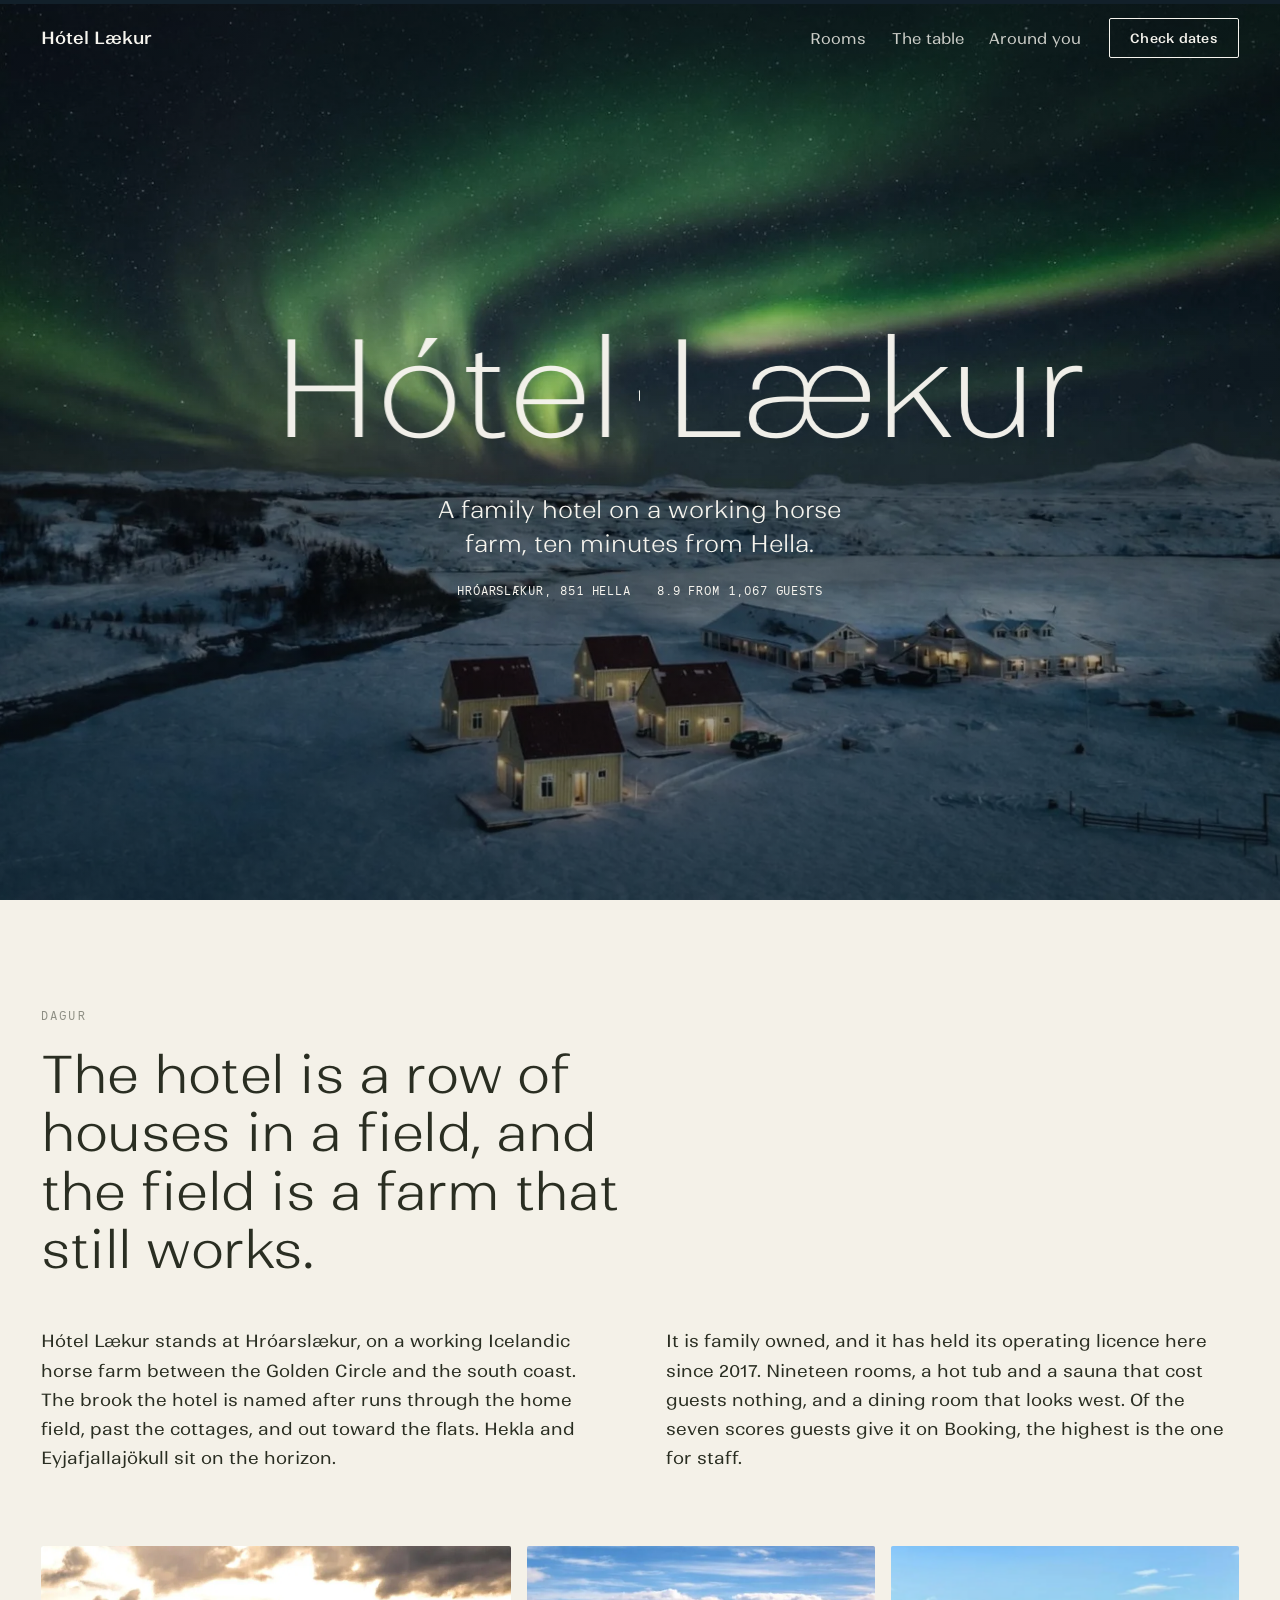
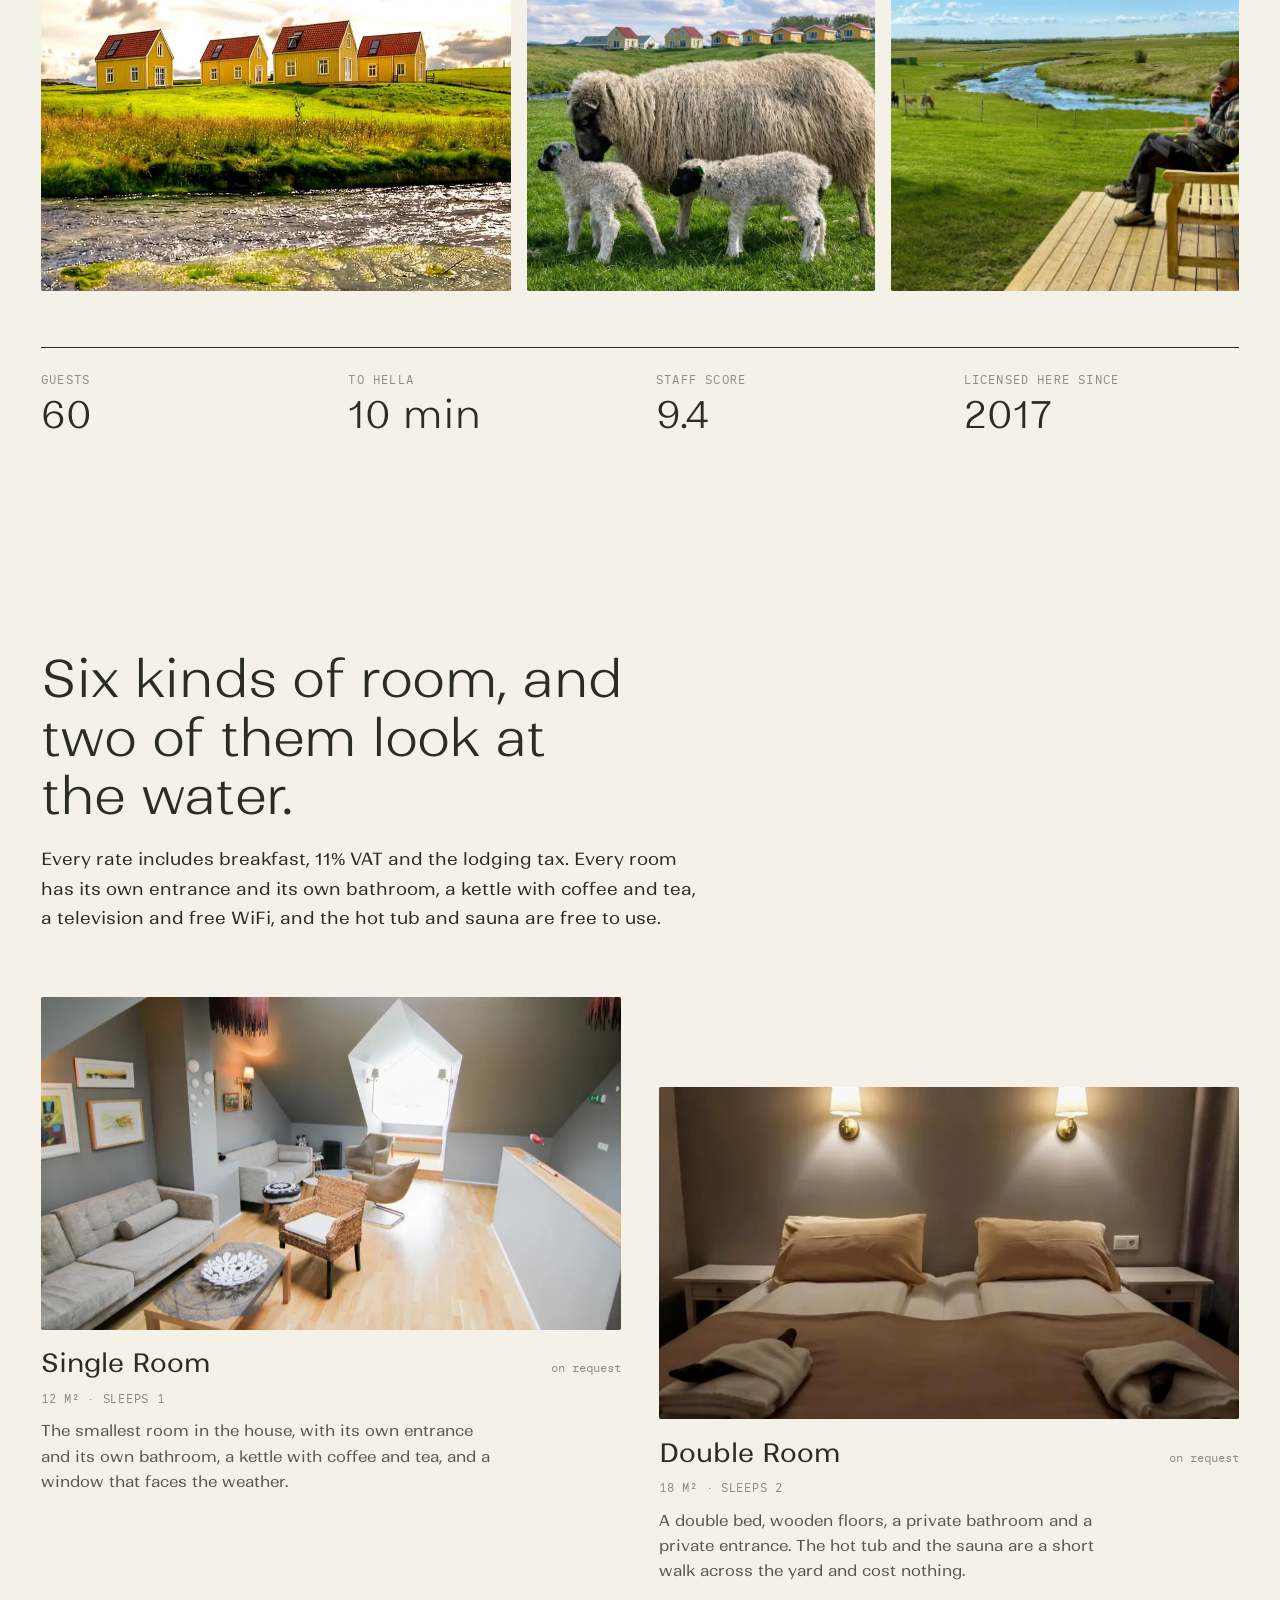
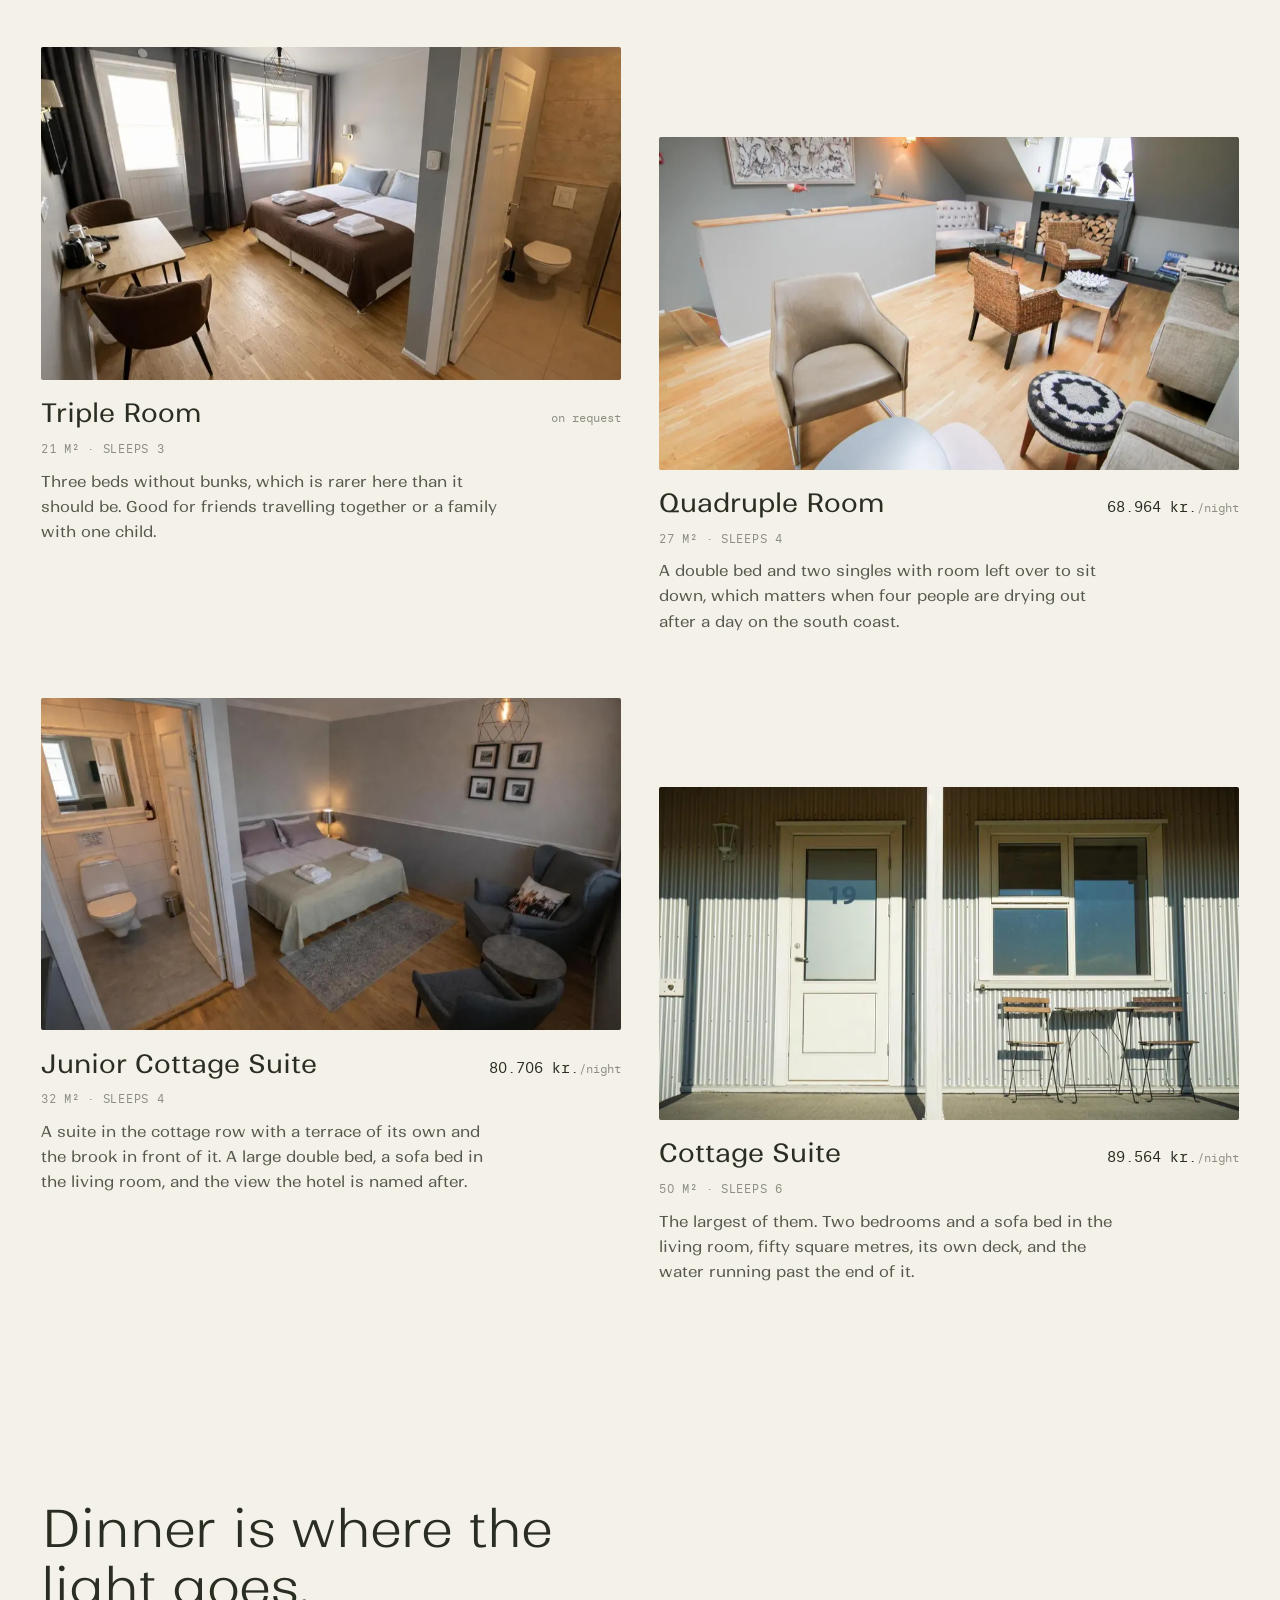
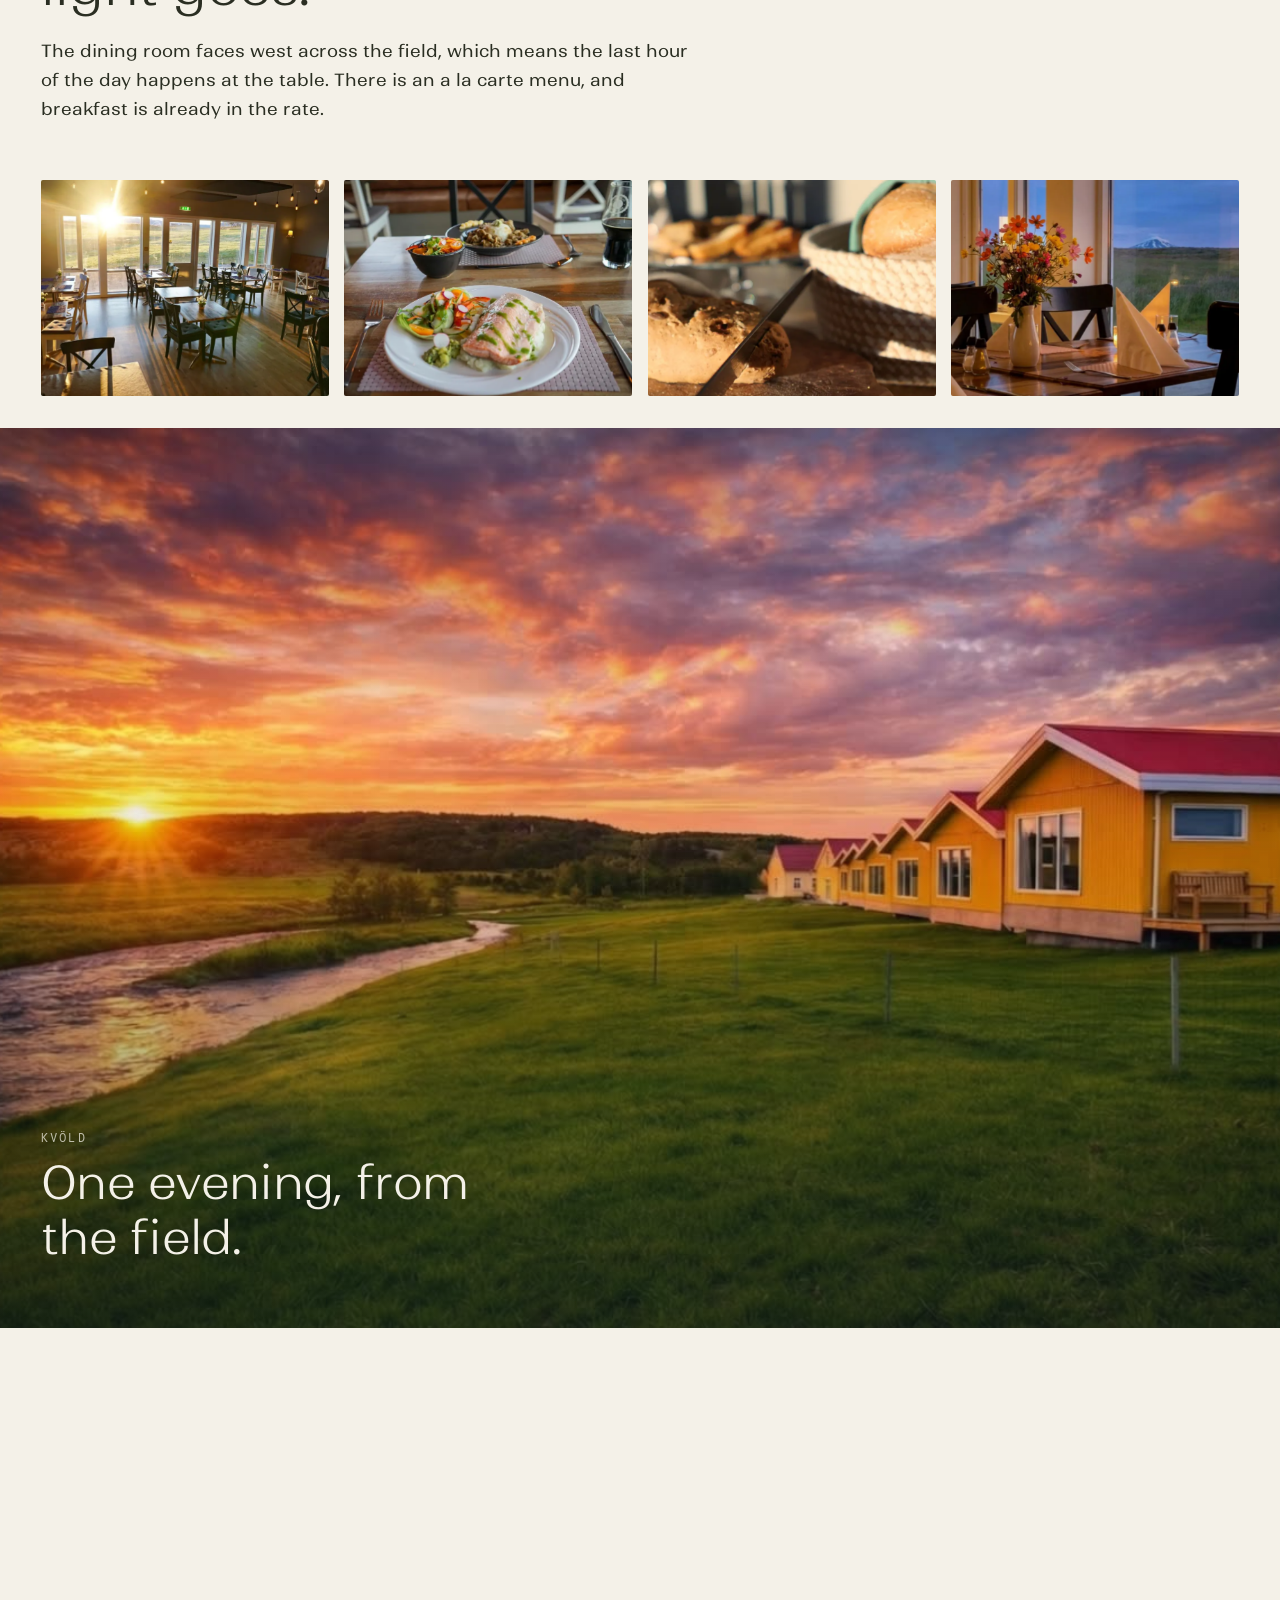
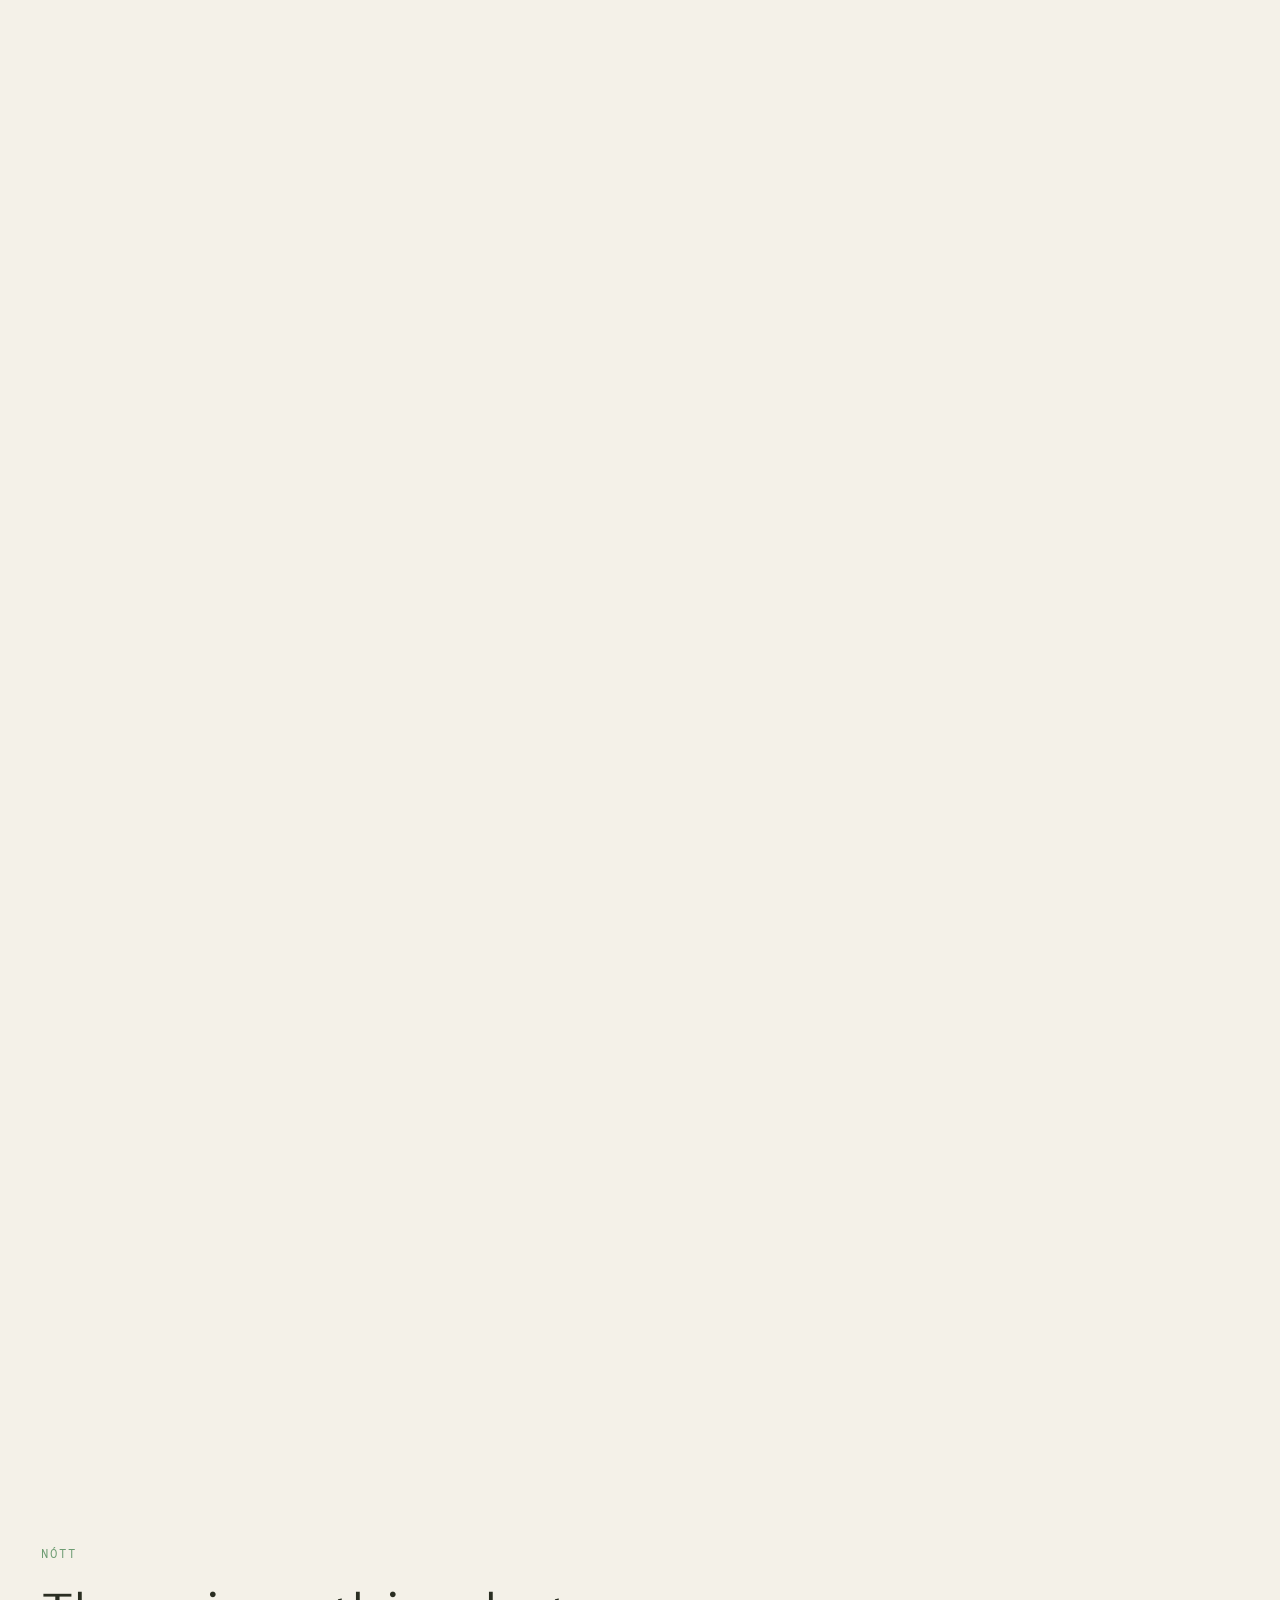
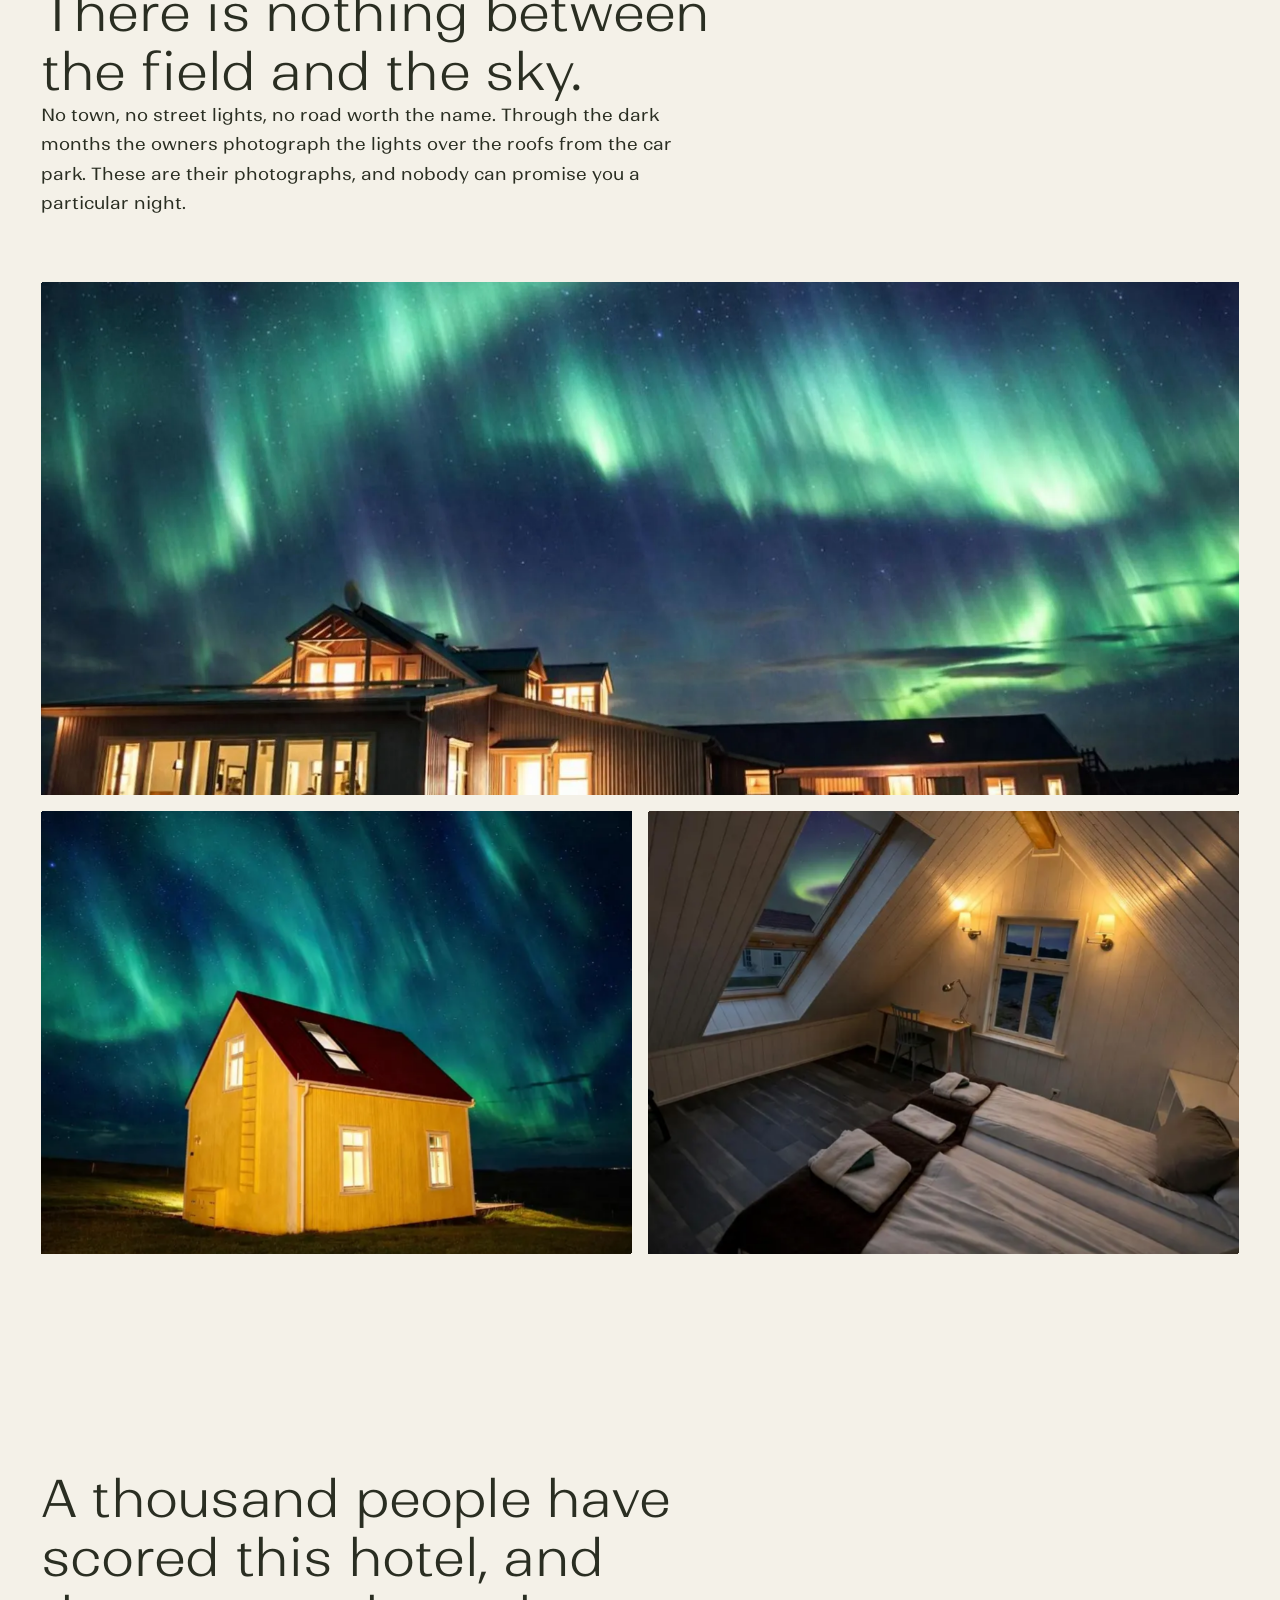
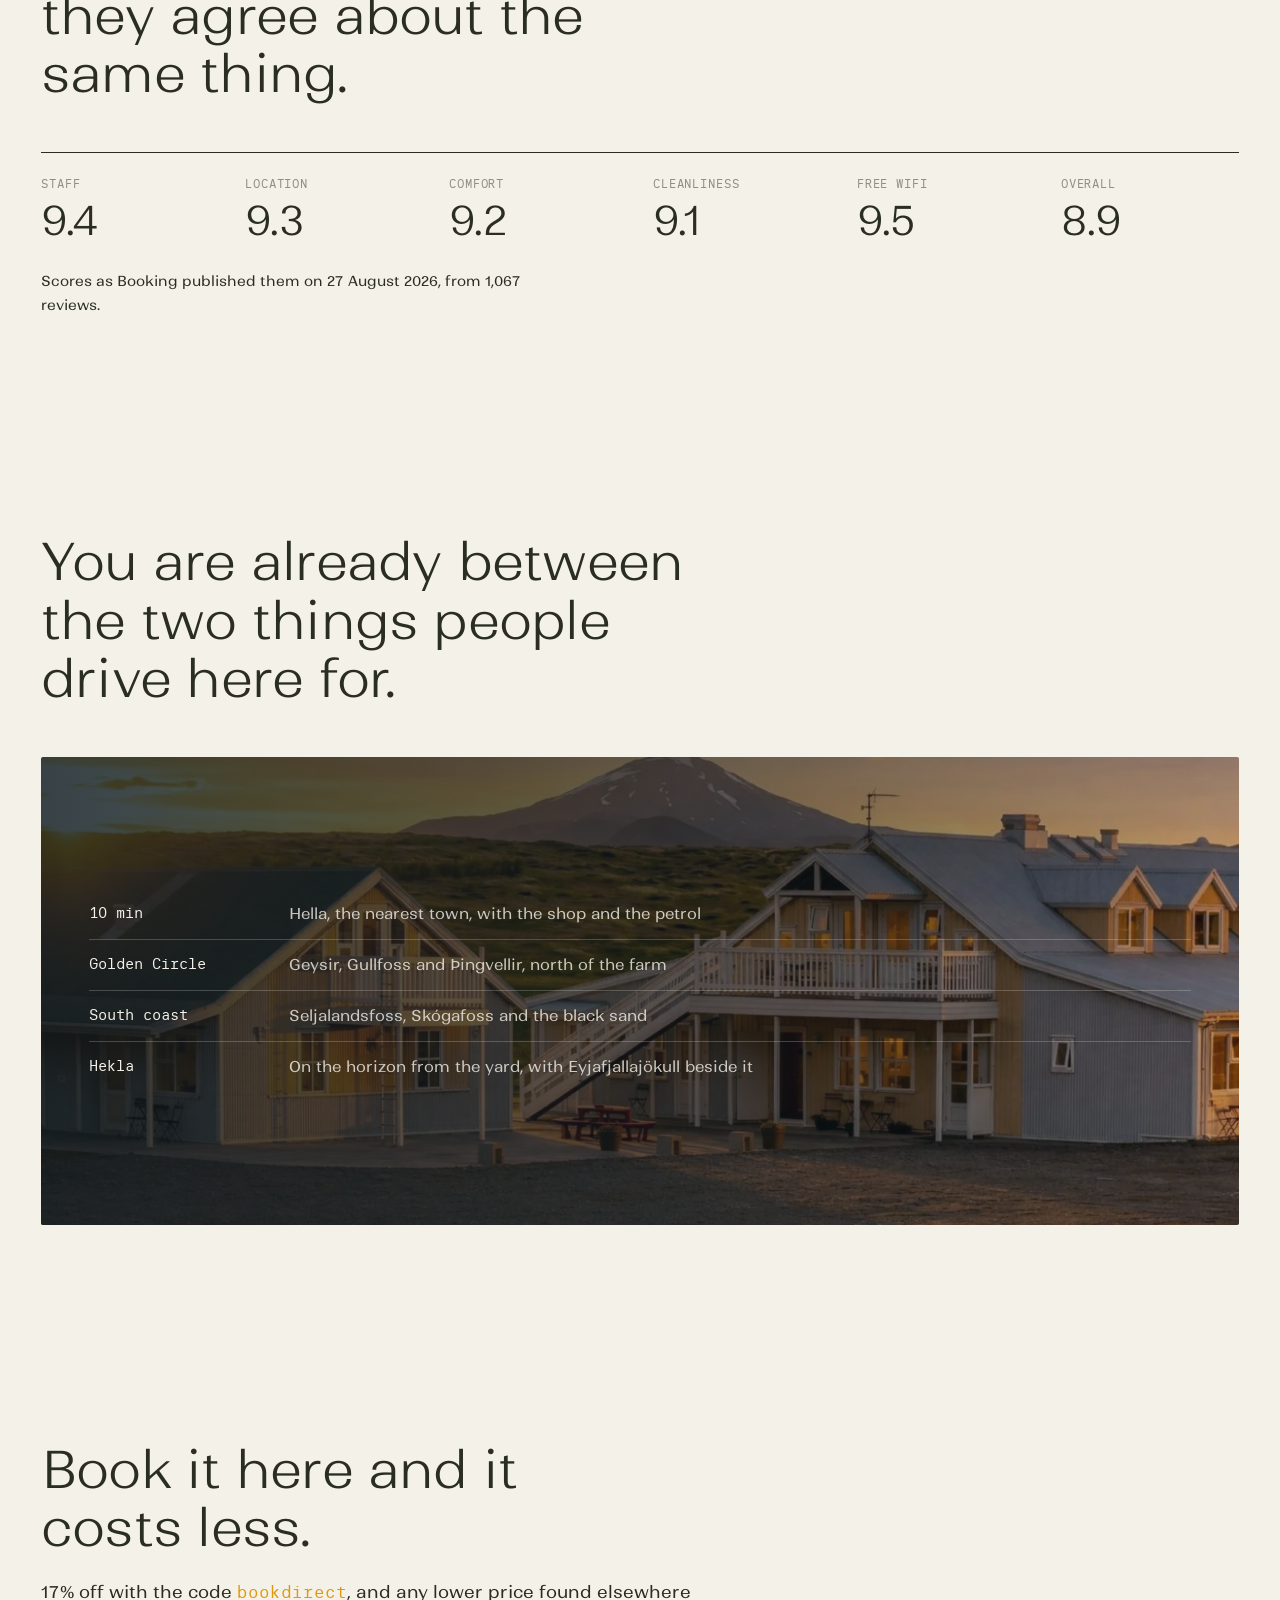
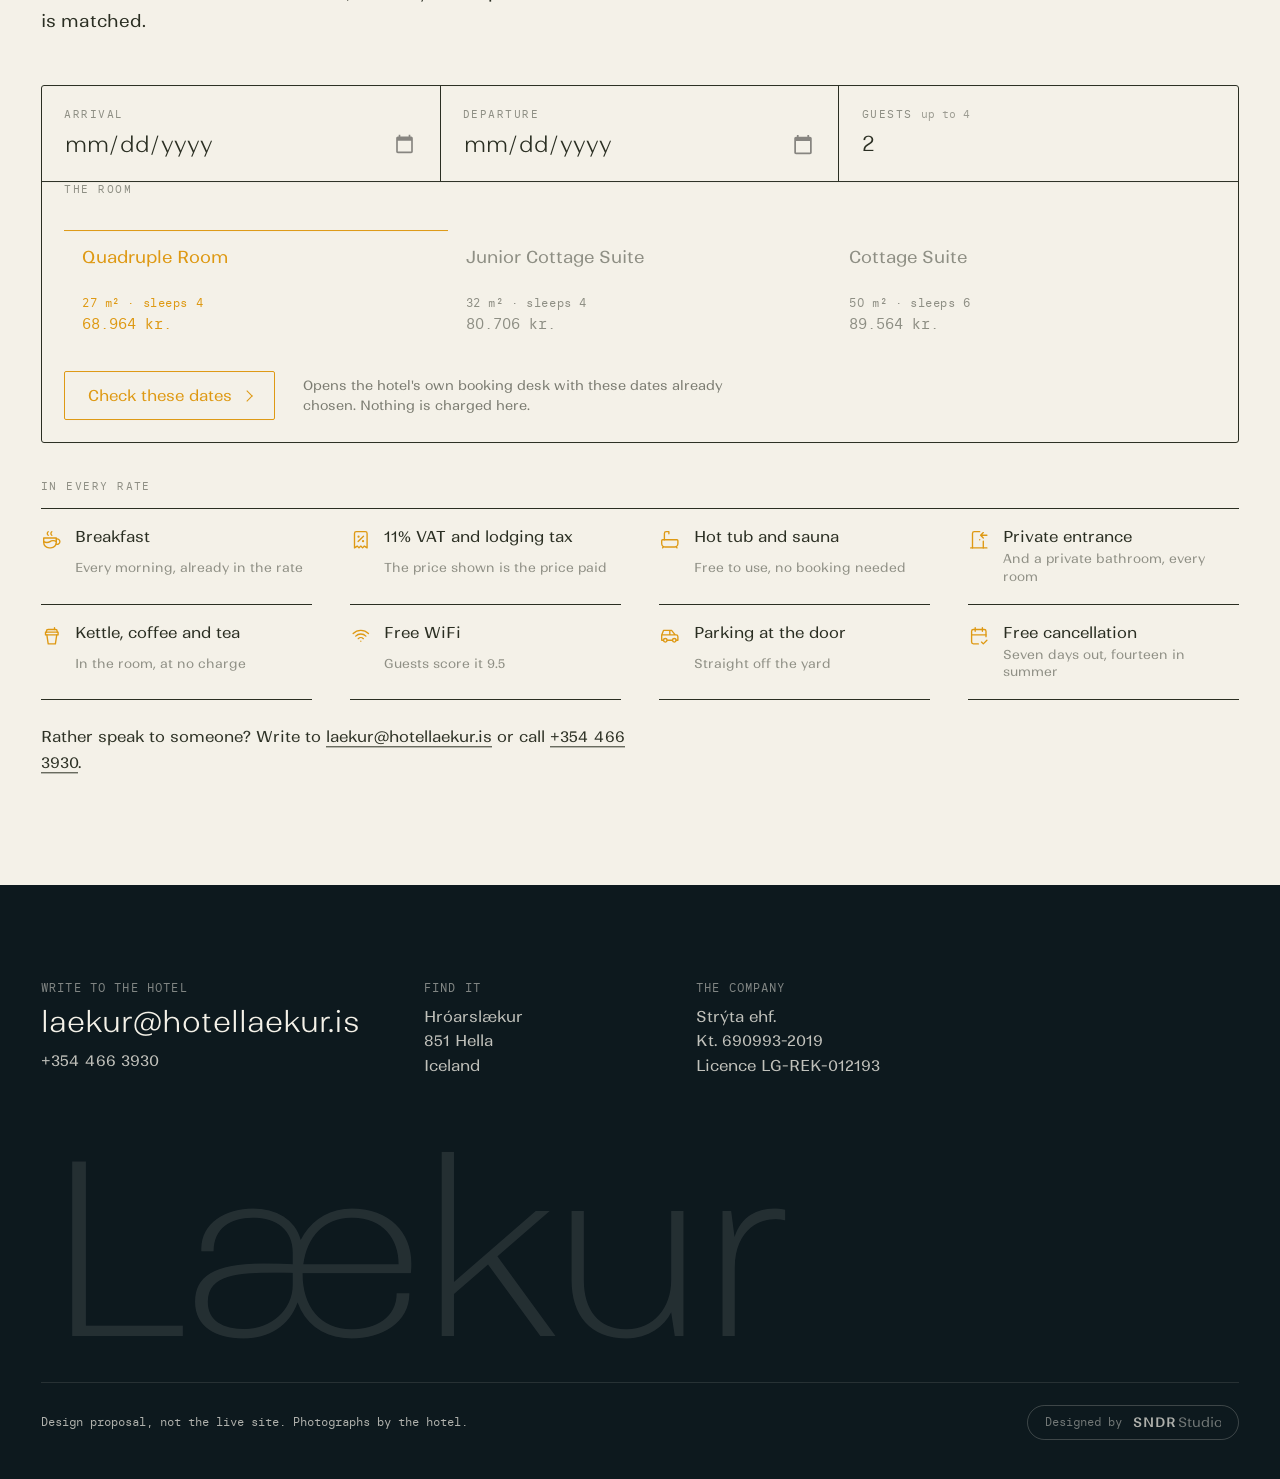
==== commit d302c4b5: "Deploy ac71718 (noindex preview)" ====
--- a/index.html
+++ b/index.html
@@ -370,6 +370,6 @@
 <script src="assets/vendor/gsap.min.js"></script>
 <script src="assets/vendor/ScrollTrigger.min.js"></script>
 <script src="assets/vendor/lenis.min.js"></script>
-<script src="app.js?v=031b3819"></script>
+<script src="app.js?v=77bf8f5b"></script>
 </body>
 </html>
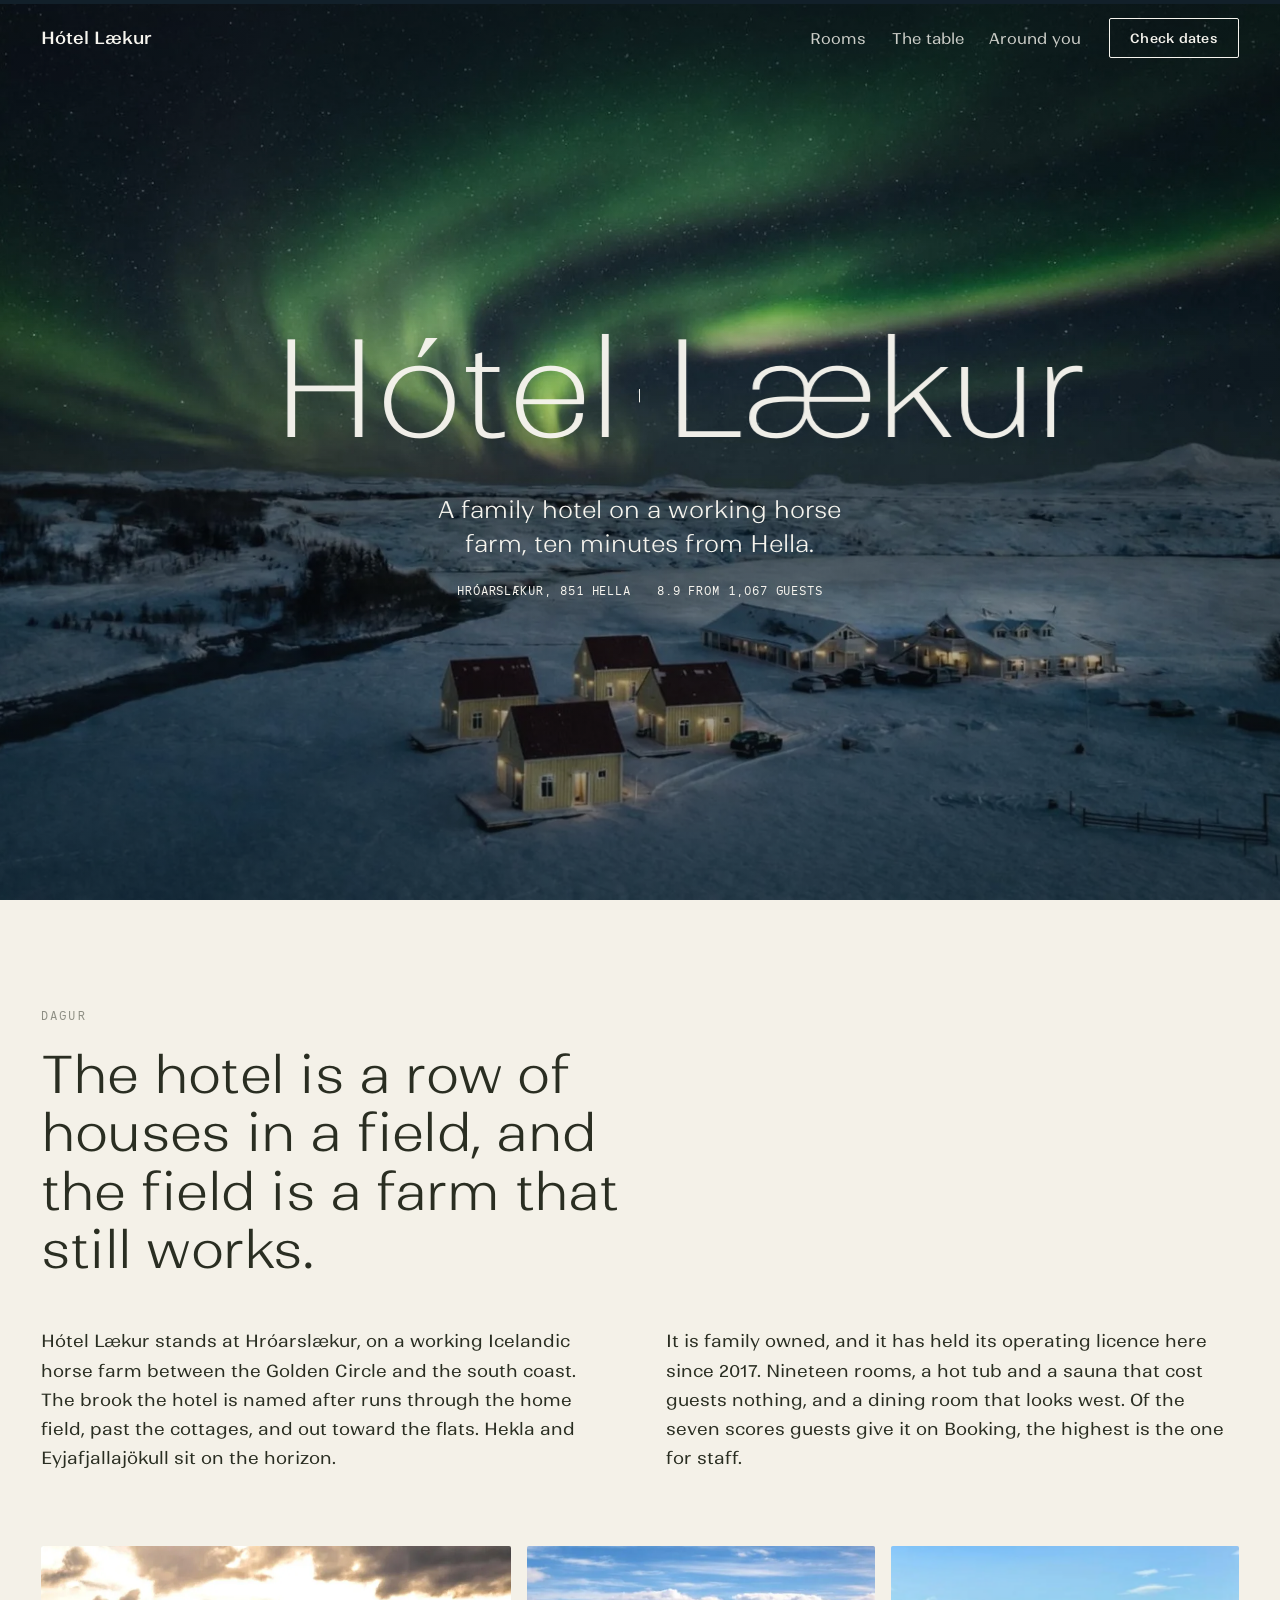
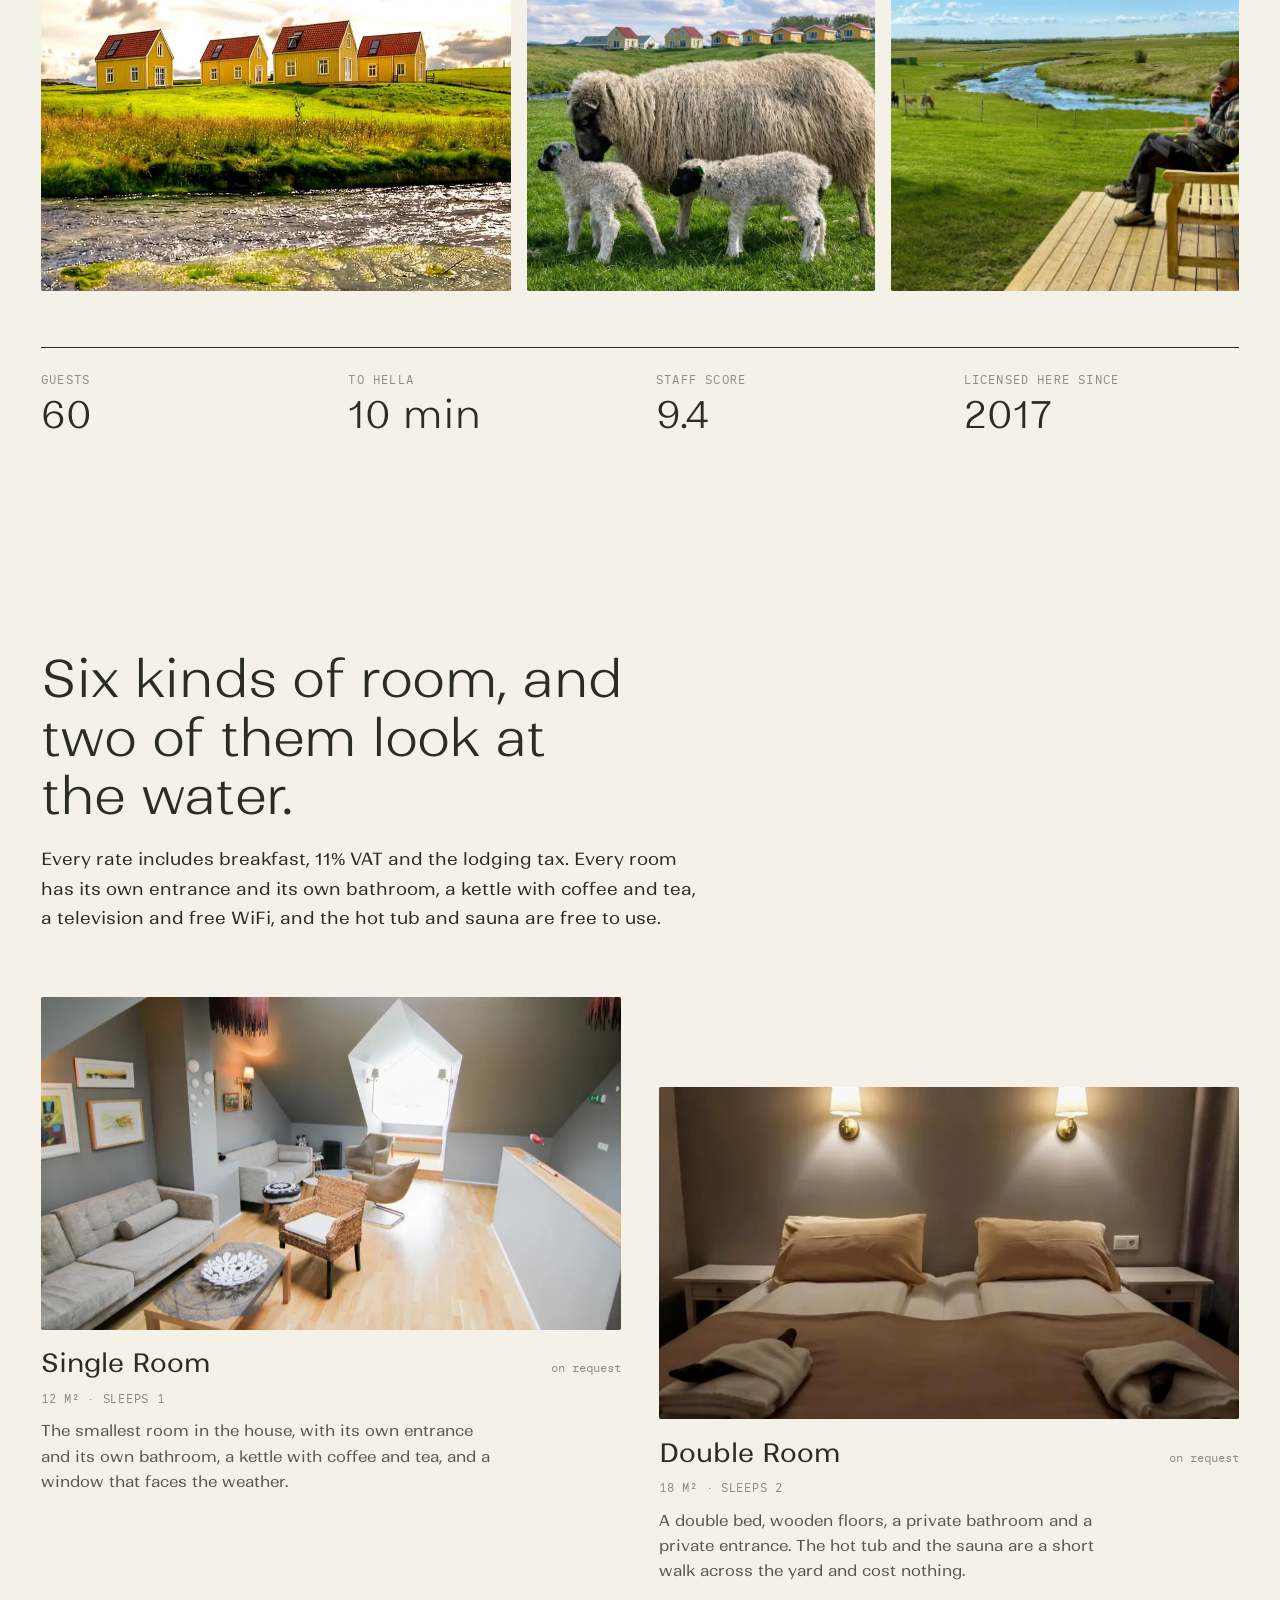
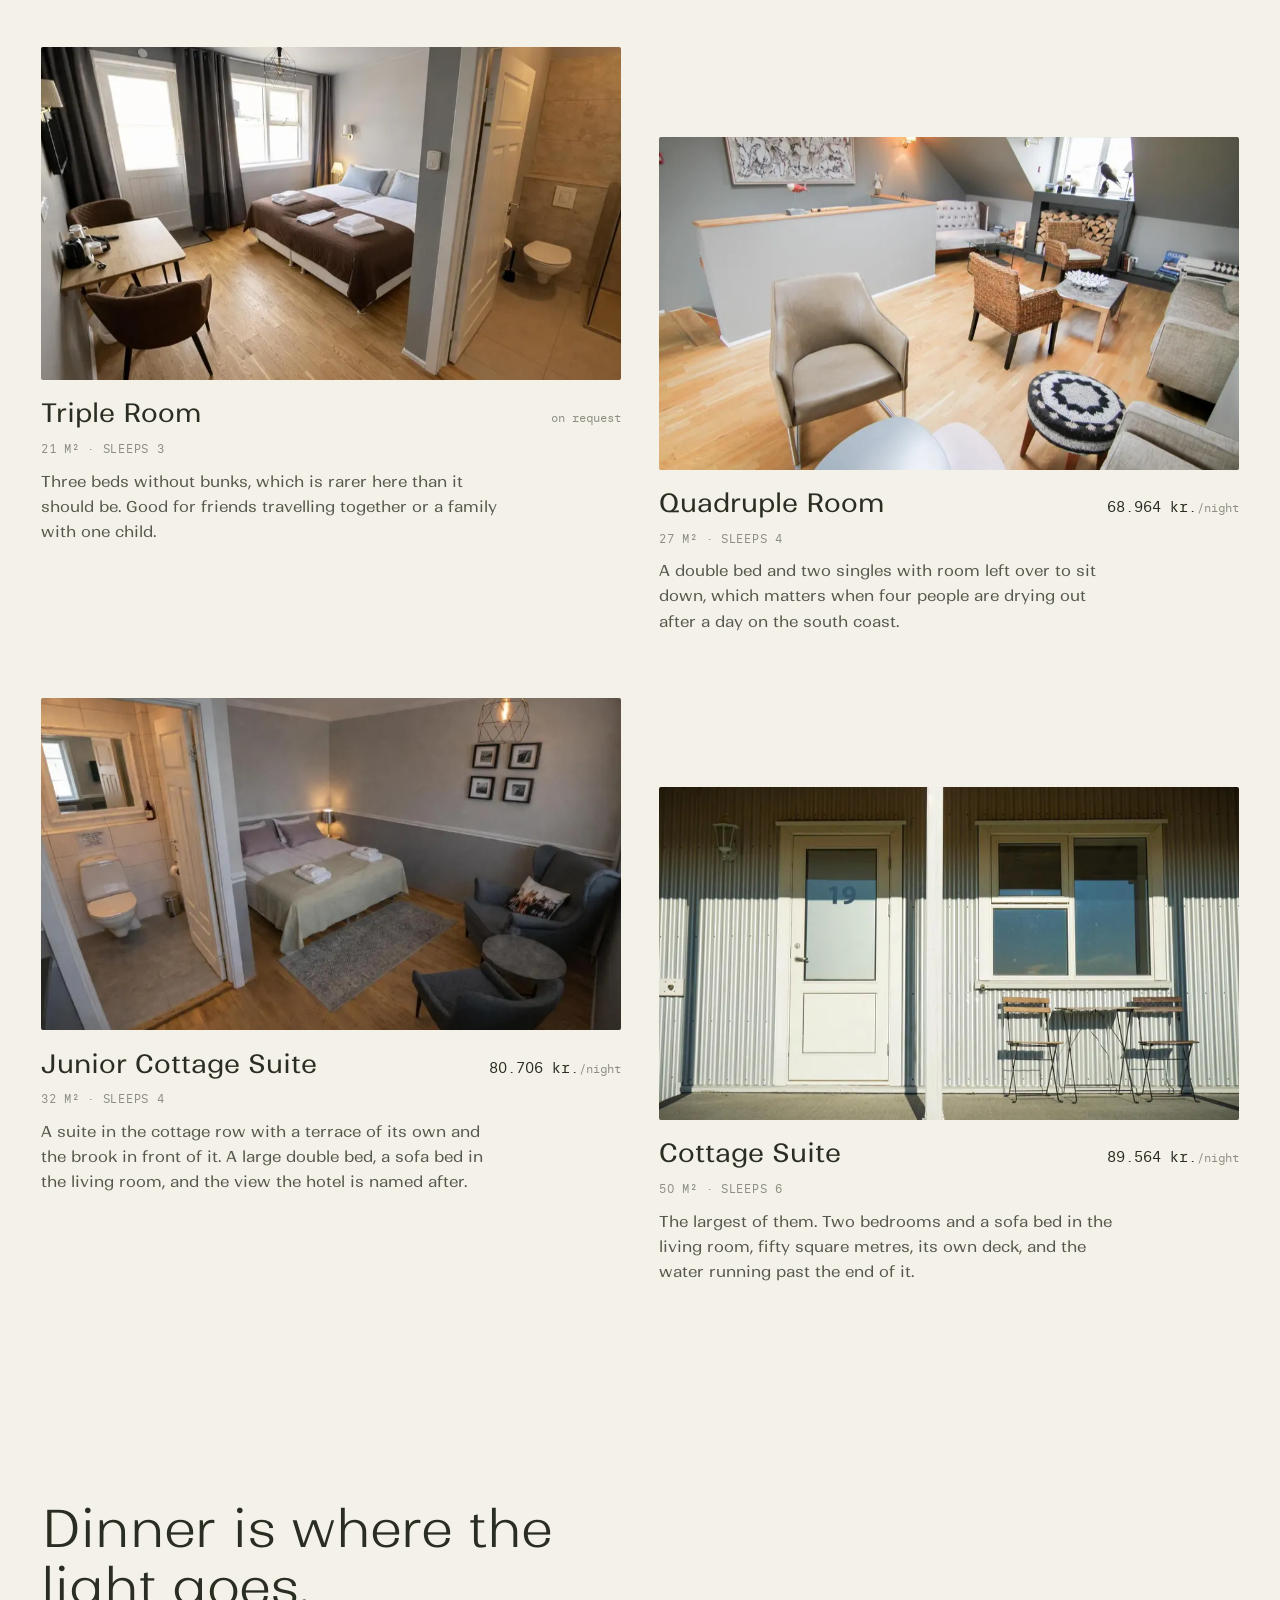
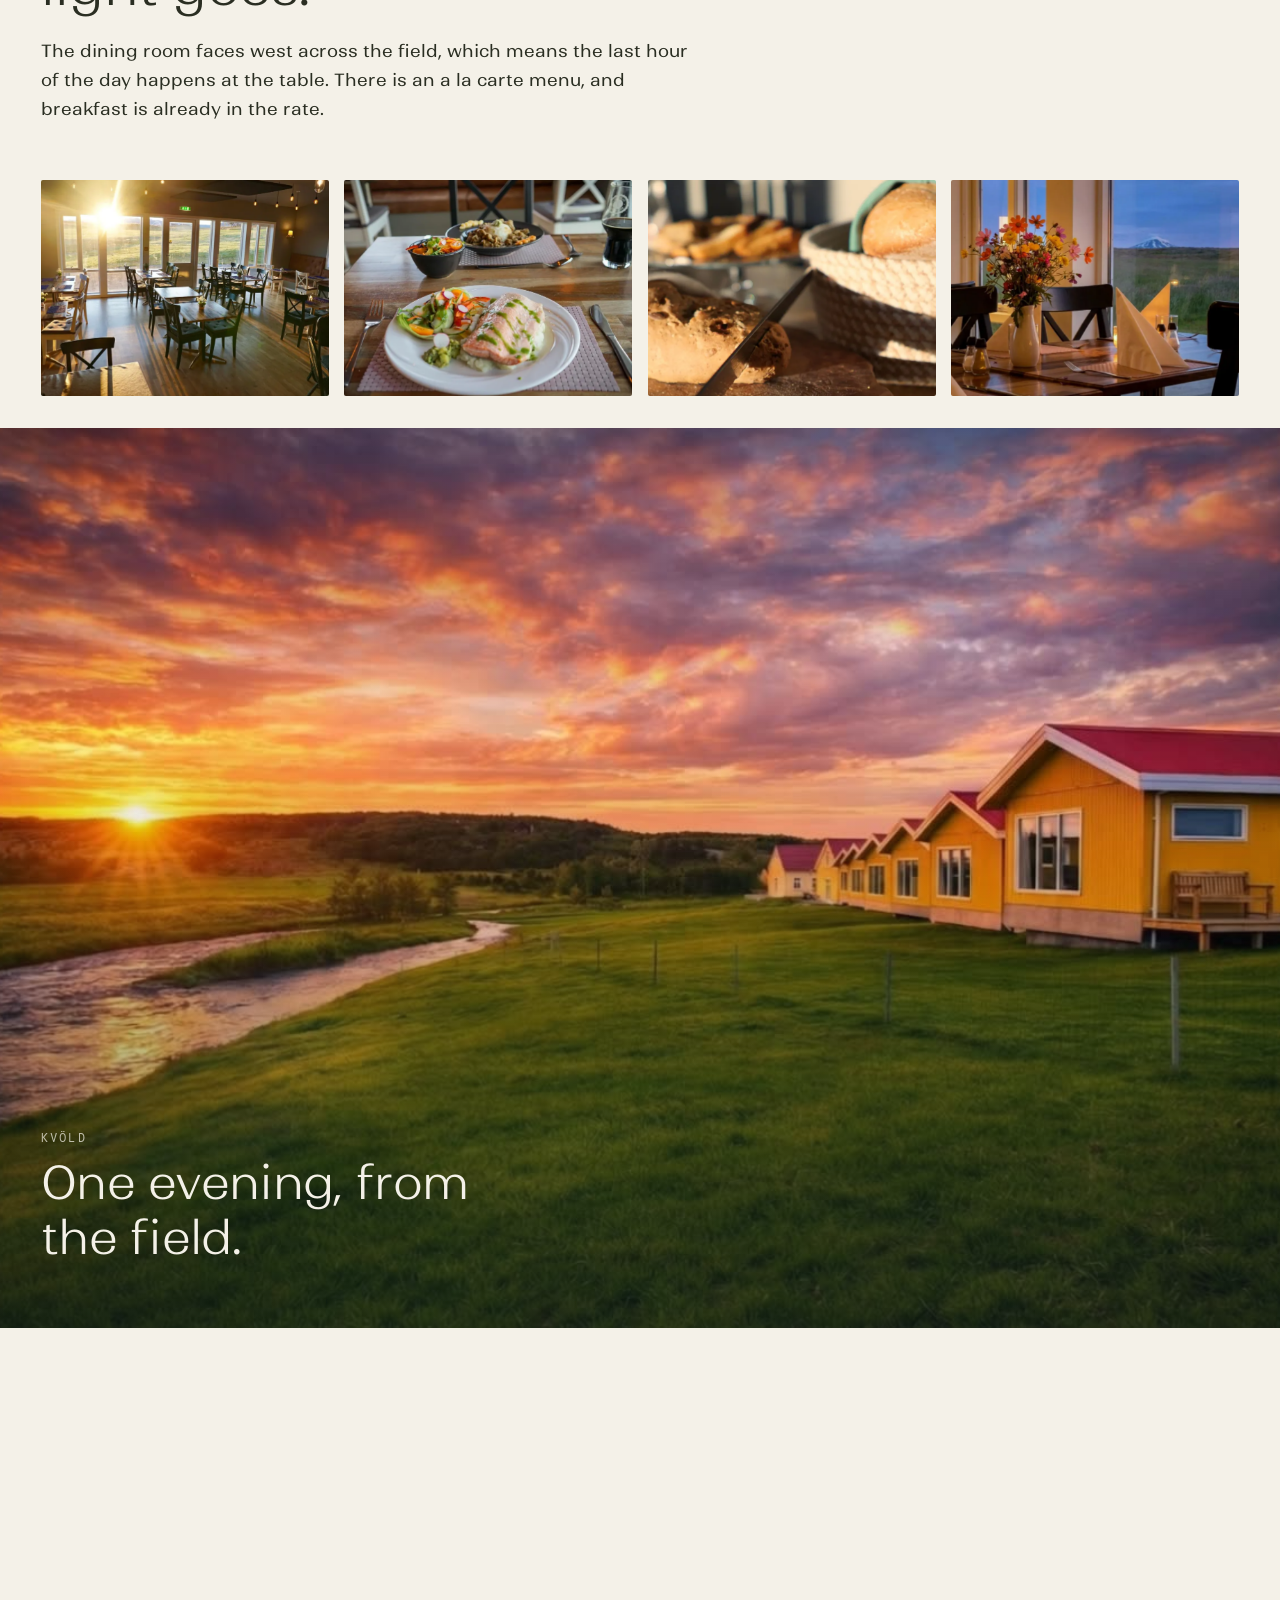
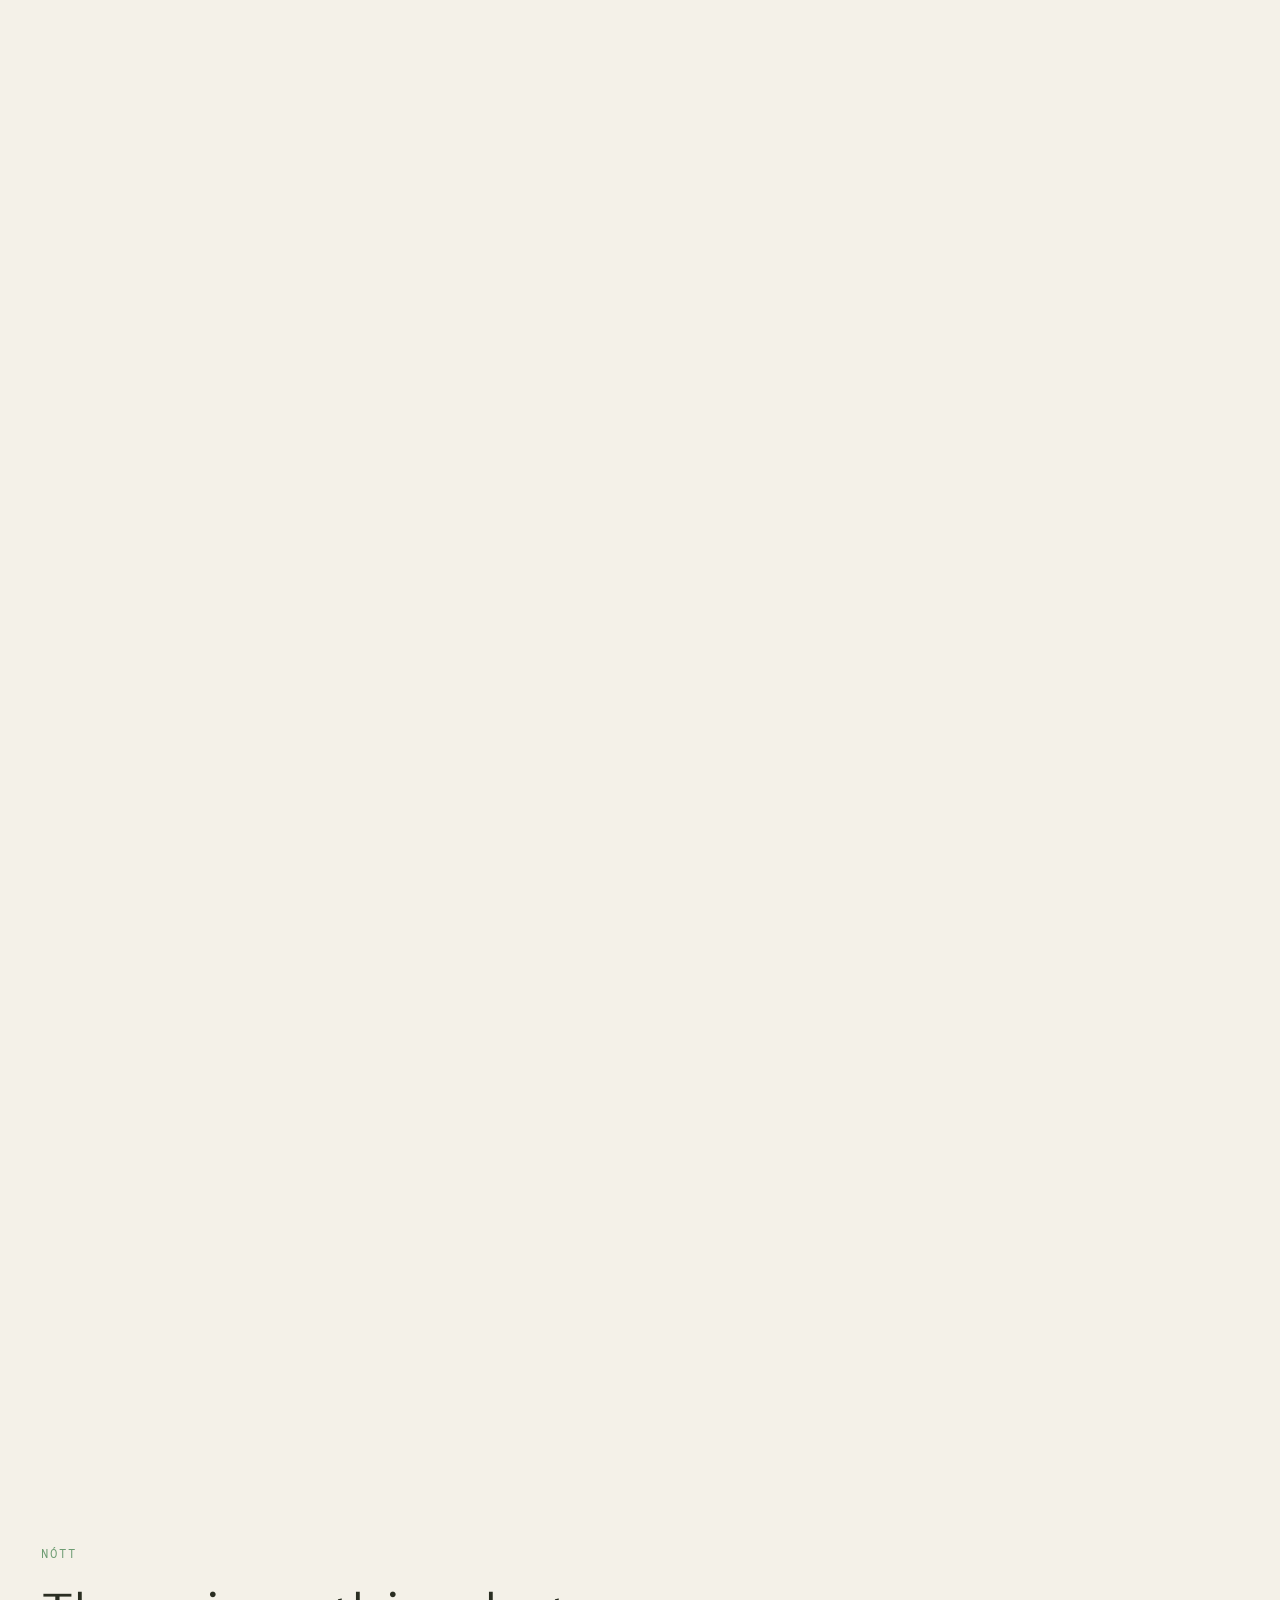
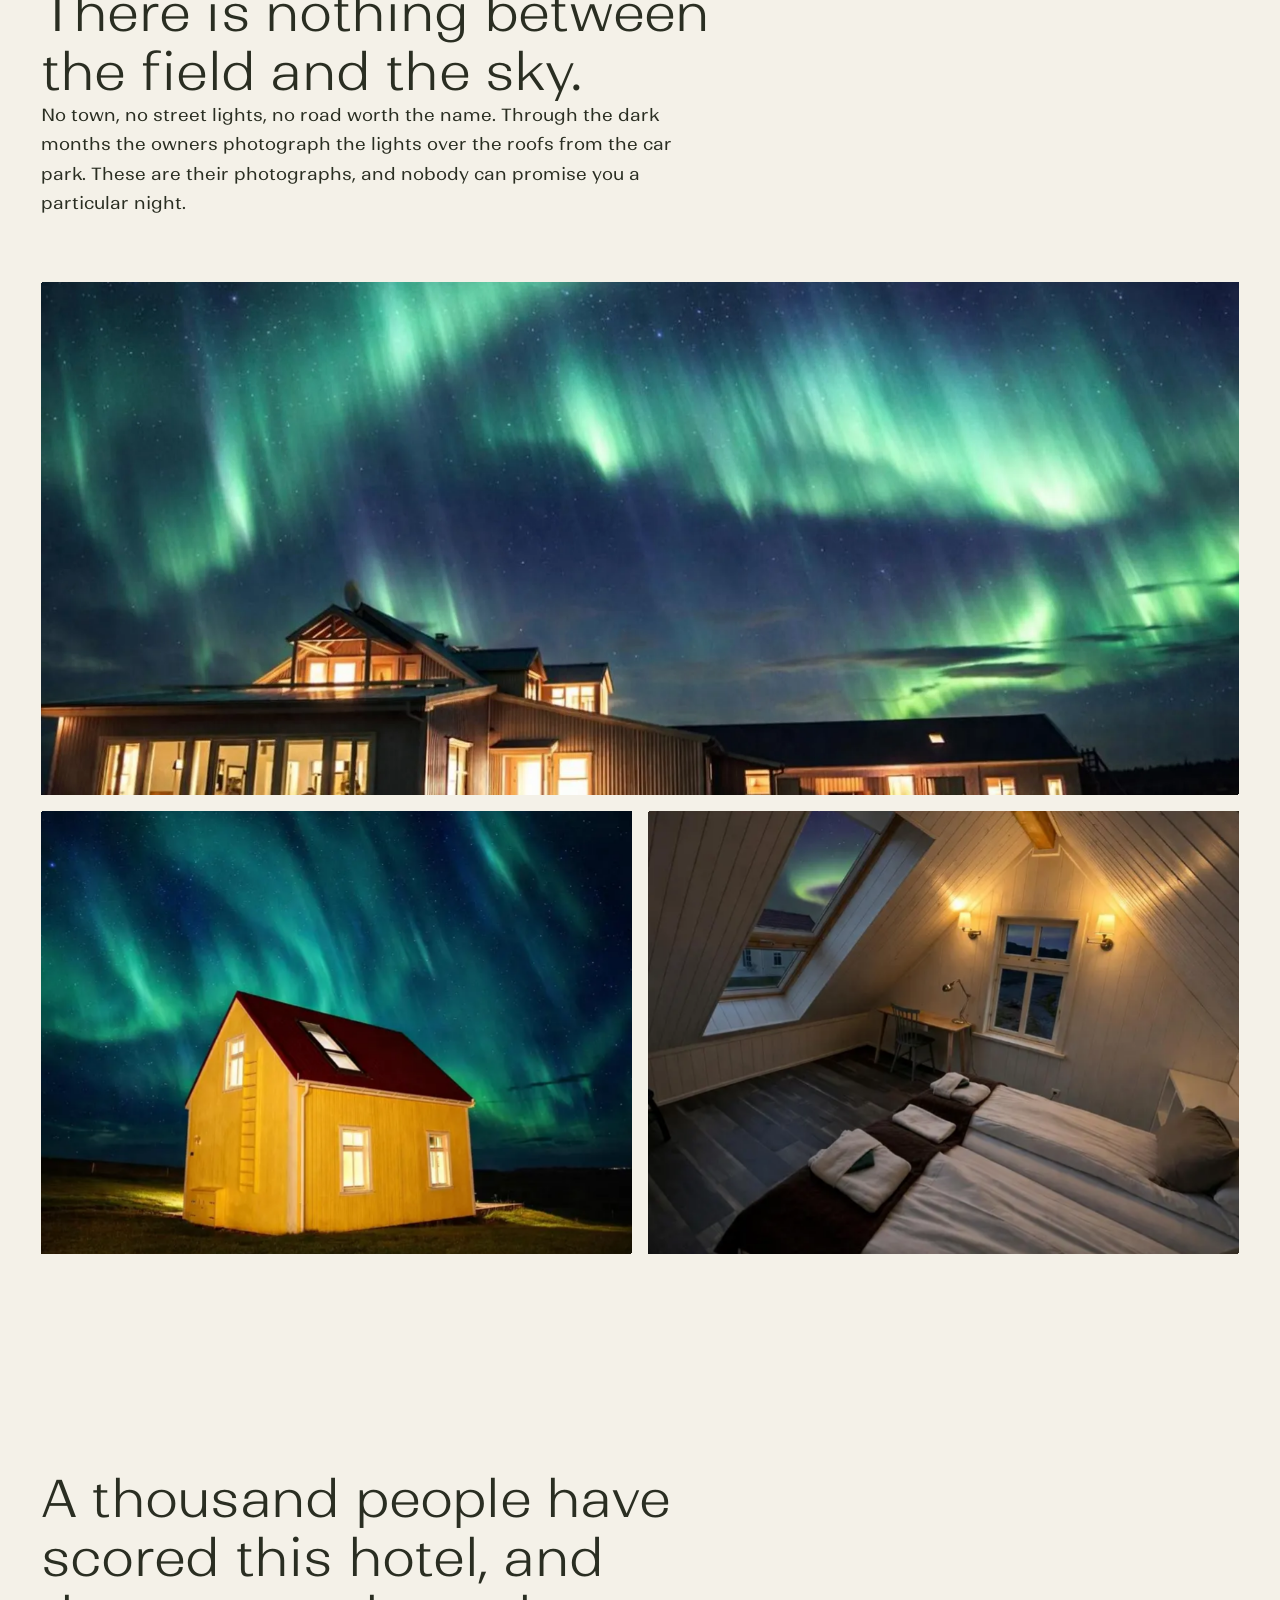
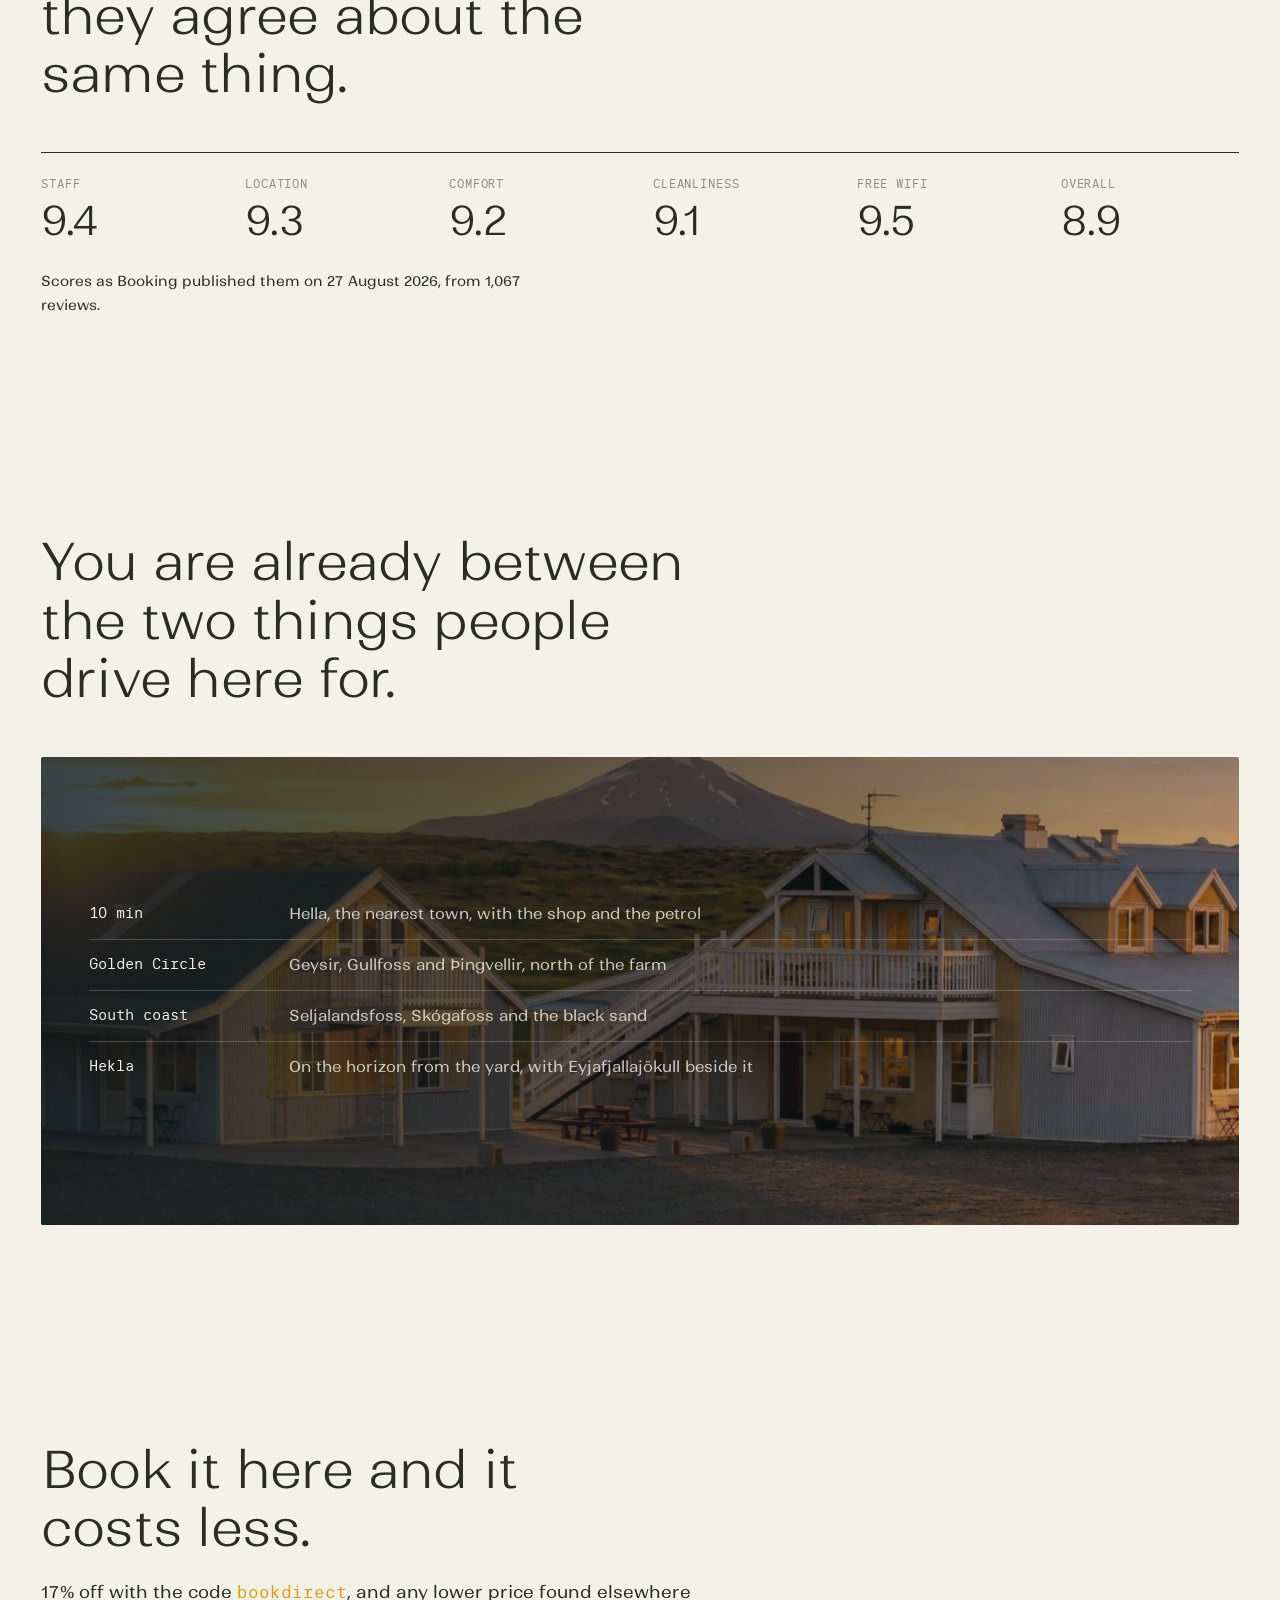
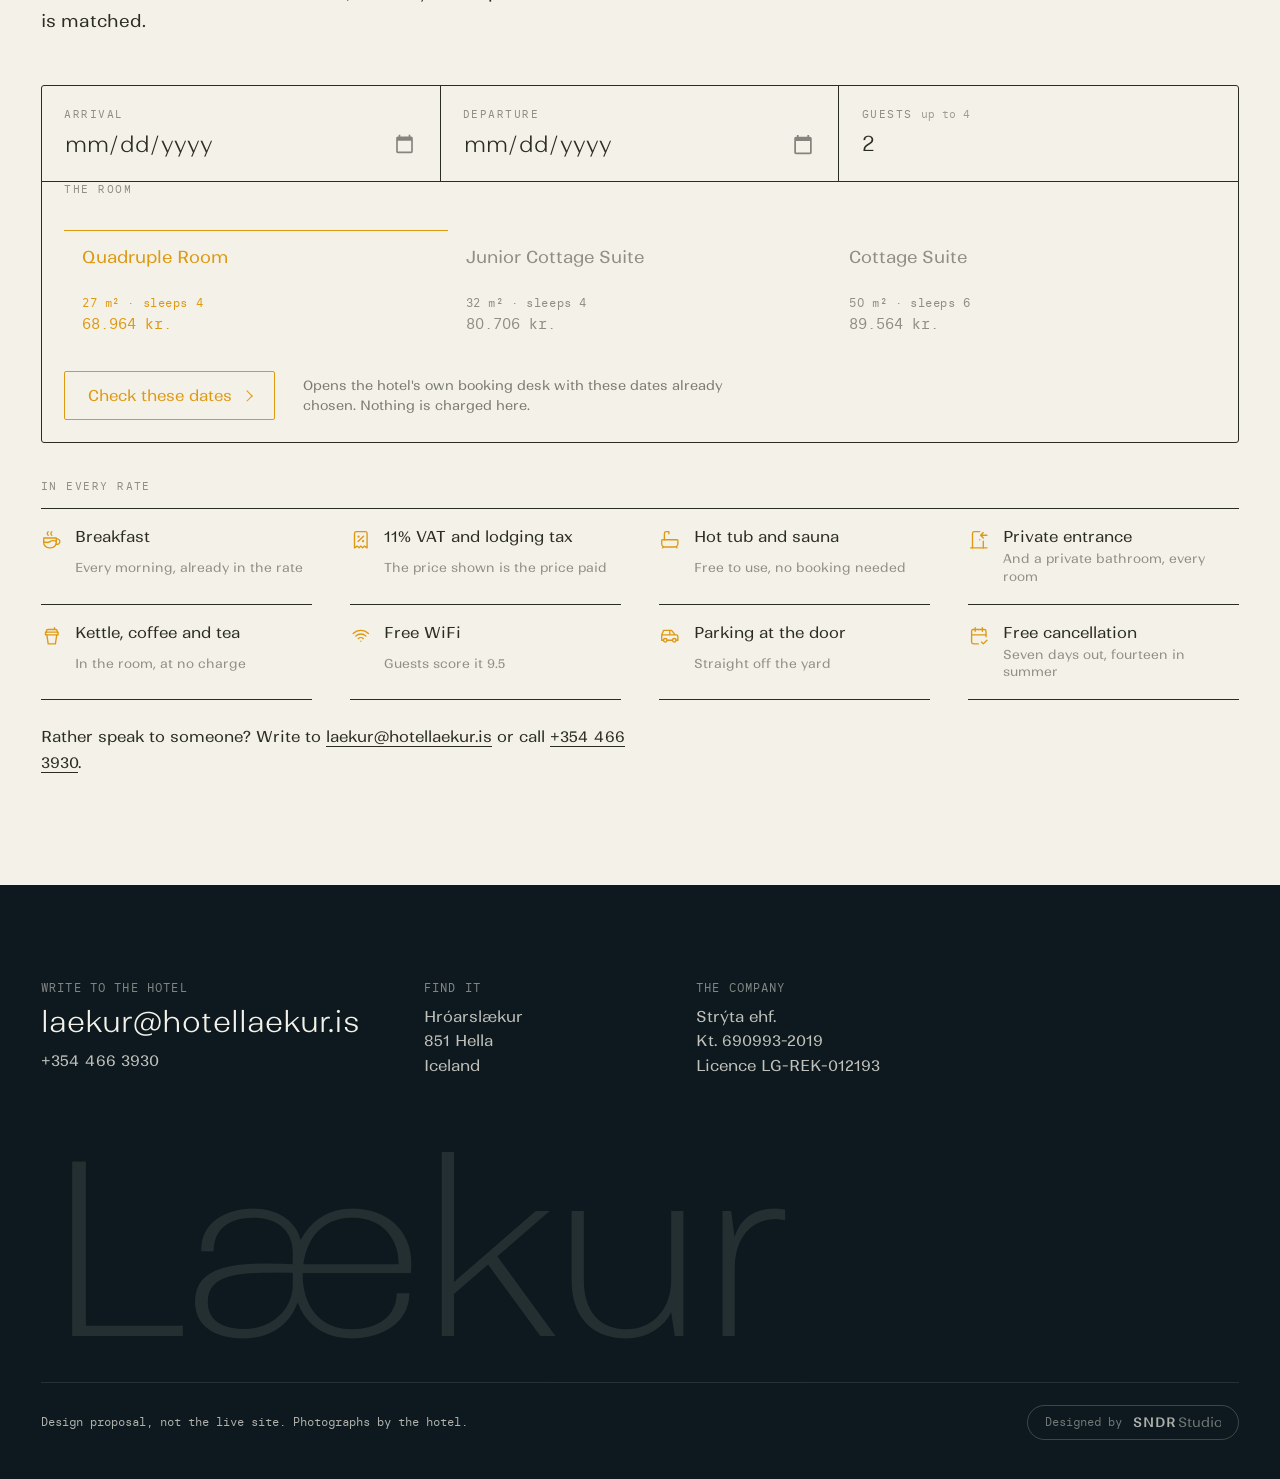
==== commit 8166892b: "Deploy ac71718 (noindex preview)" ====
--- a/index.html
+++ b/index.html
@@ -19,7 +19,7 @@
 <meta property="og:description" content="Nineteen rooms on a working horse farm at Hróarslækur, south Iceland. Hot tub, sauna, a restaurant, and the northern lights over the field.">
 <meta property="og:image" content="assets/img/aurora-wide.webp">
 <meta property="og:locale" content="en_GB">
-<link rel="stylesheet" href="styles.css?v=eb730f93">
+<link rel="stylesheet" href="styles.css?v=fe39d2ba">
 
 <!-- Every figure on this page traces to one of: the property's own Booking page and its
      availability table (read 2026-08-27), hotellaekur.is, or the rekstrarleyfi register
--- a/styles.css
+++ b/styles.css
@@ -439,7 +439,13 @@
   /* The film is the signature, so the phone gets it too — just a shorter well,
      and svh so iOS does not re-lay-out the pinned layer on every frame as the
      URL bar moves. The 828-wide frame set exists for exactly this. */
-  .film_pin { height: 100svh; }
+  /* svh is the SMALL viewport — the one with the URL bar expanded. With the bar
+     compact the screen is taller than the pin, and a band of ground showed under
+     the film. So the pin takes the LARGE viewport (100vh, which iOS never
+     re-computes, unlike dvh) and the caption is pushed up by exactly the
+     difference so the browser chrome can never sit on top of it. */
+  .film_pin { height: 100vh; }
+  .film_type { padding-bottom: calc(clamp(2.5rem, 7vh, 5rem) + (100vh - 100svh)); }
   .film_scroll { height: 130svh; }
   .roomlist { grid-template-columns: 1fr; gap: 2.5rem; }
   .rc--low { margin-top: 0; }
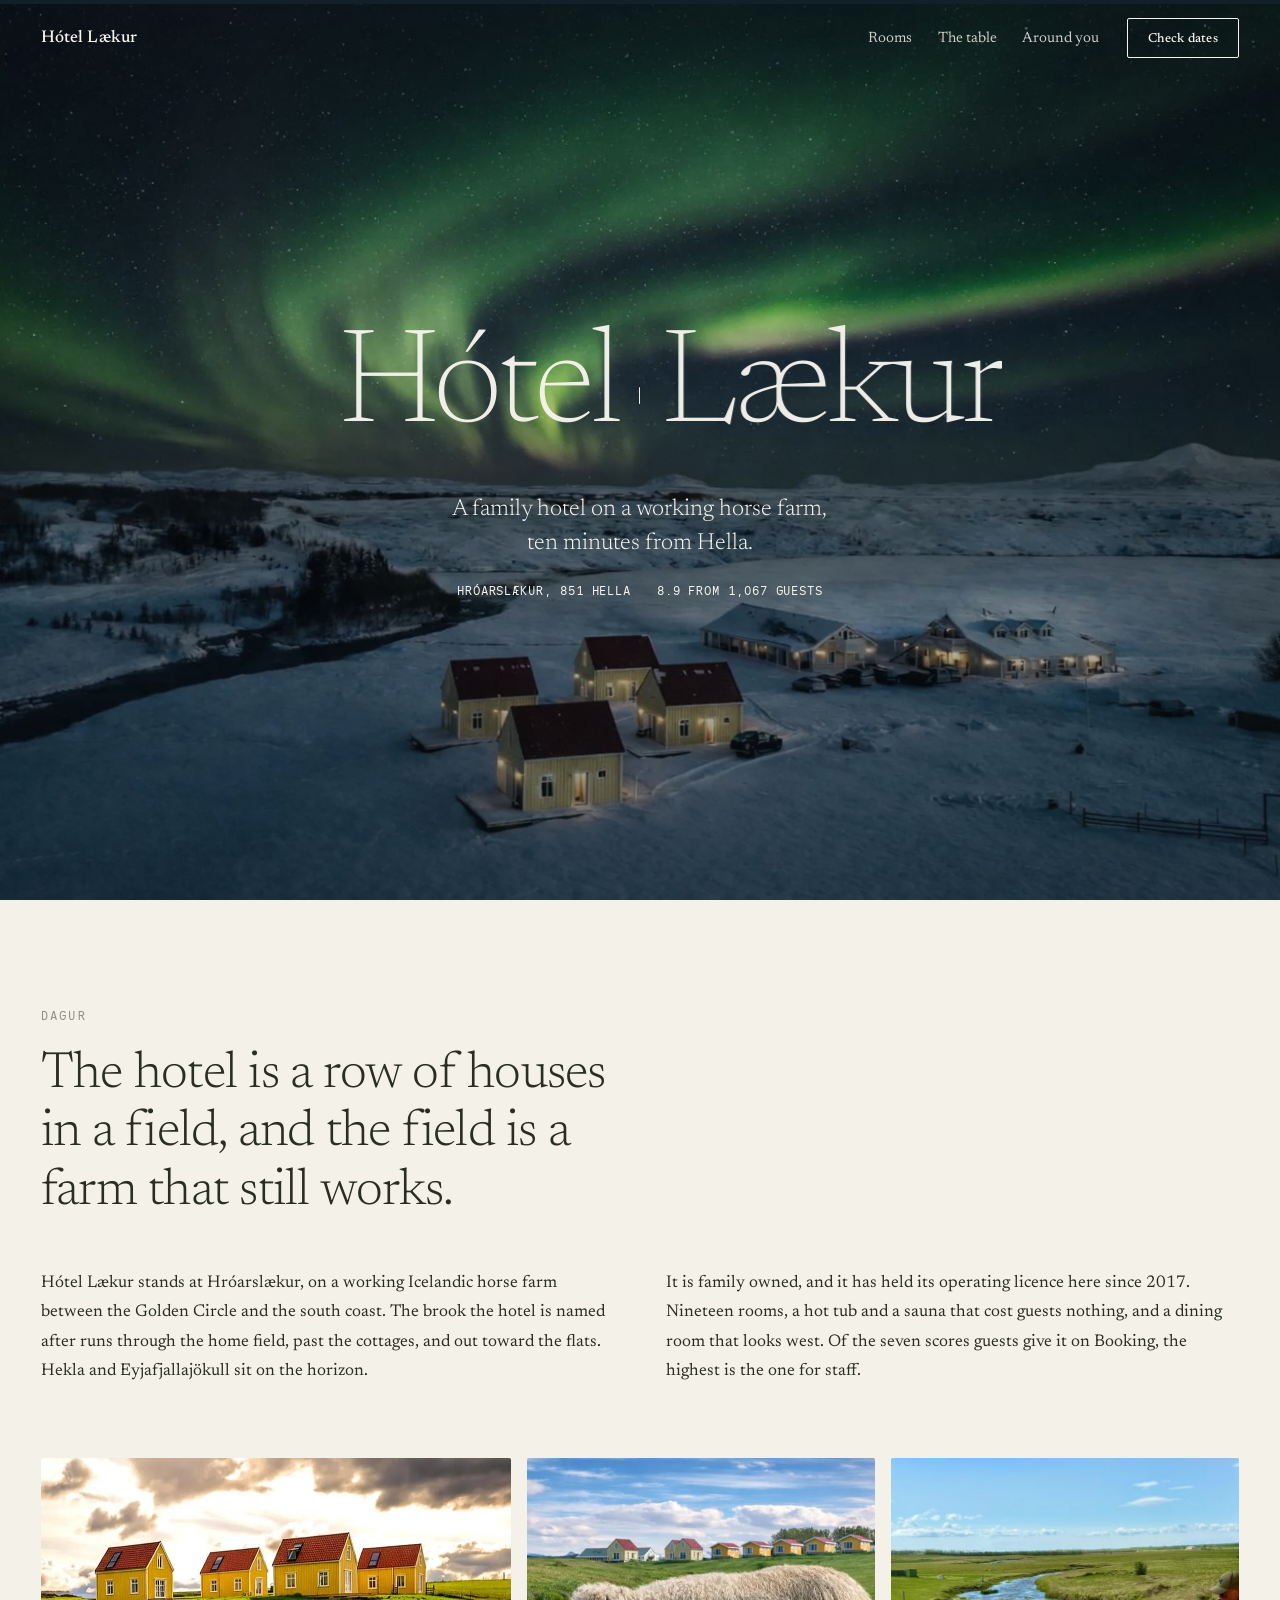
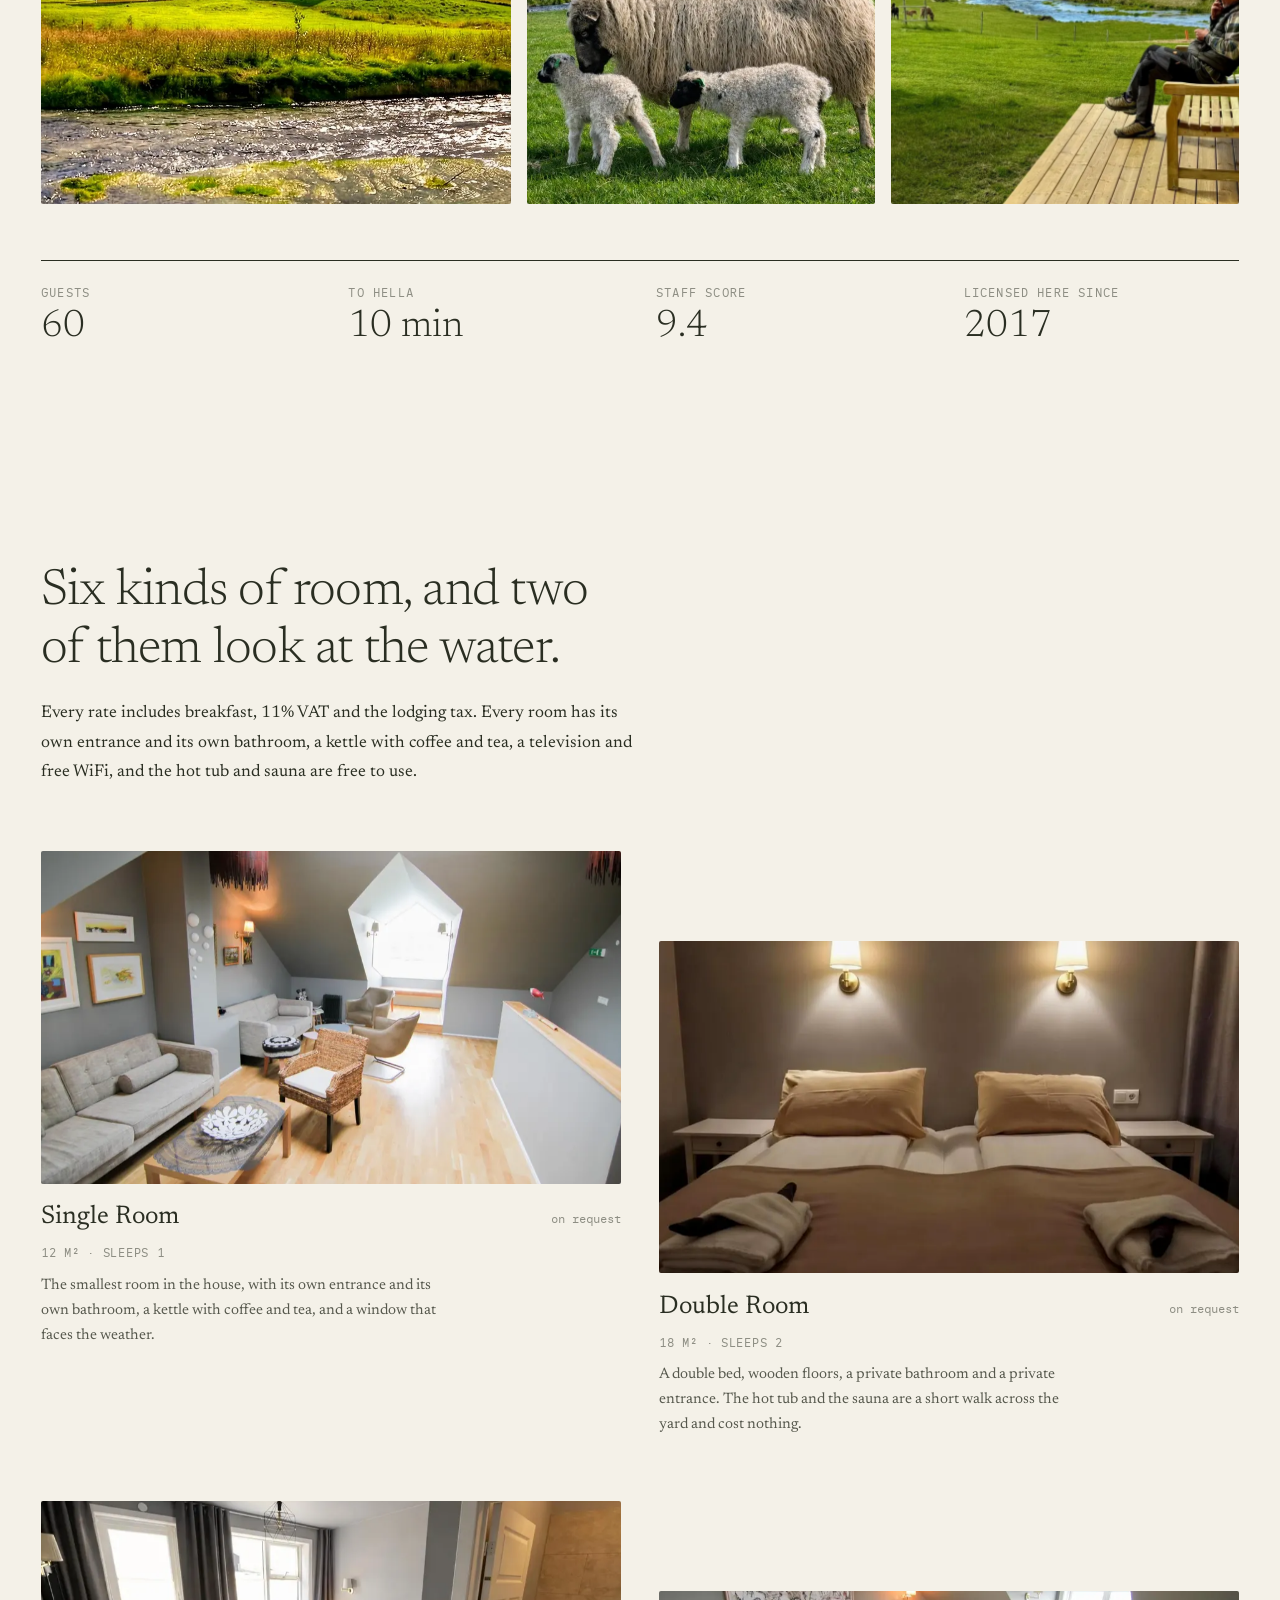
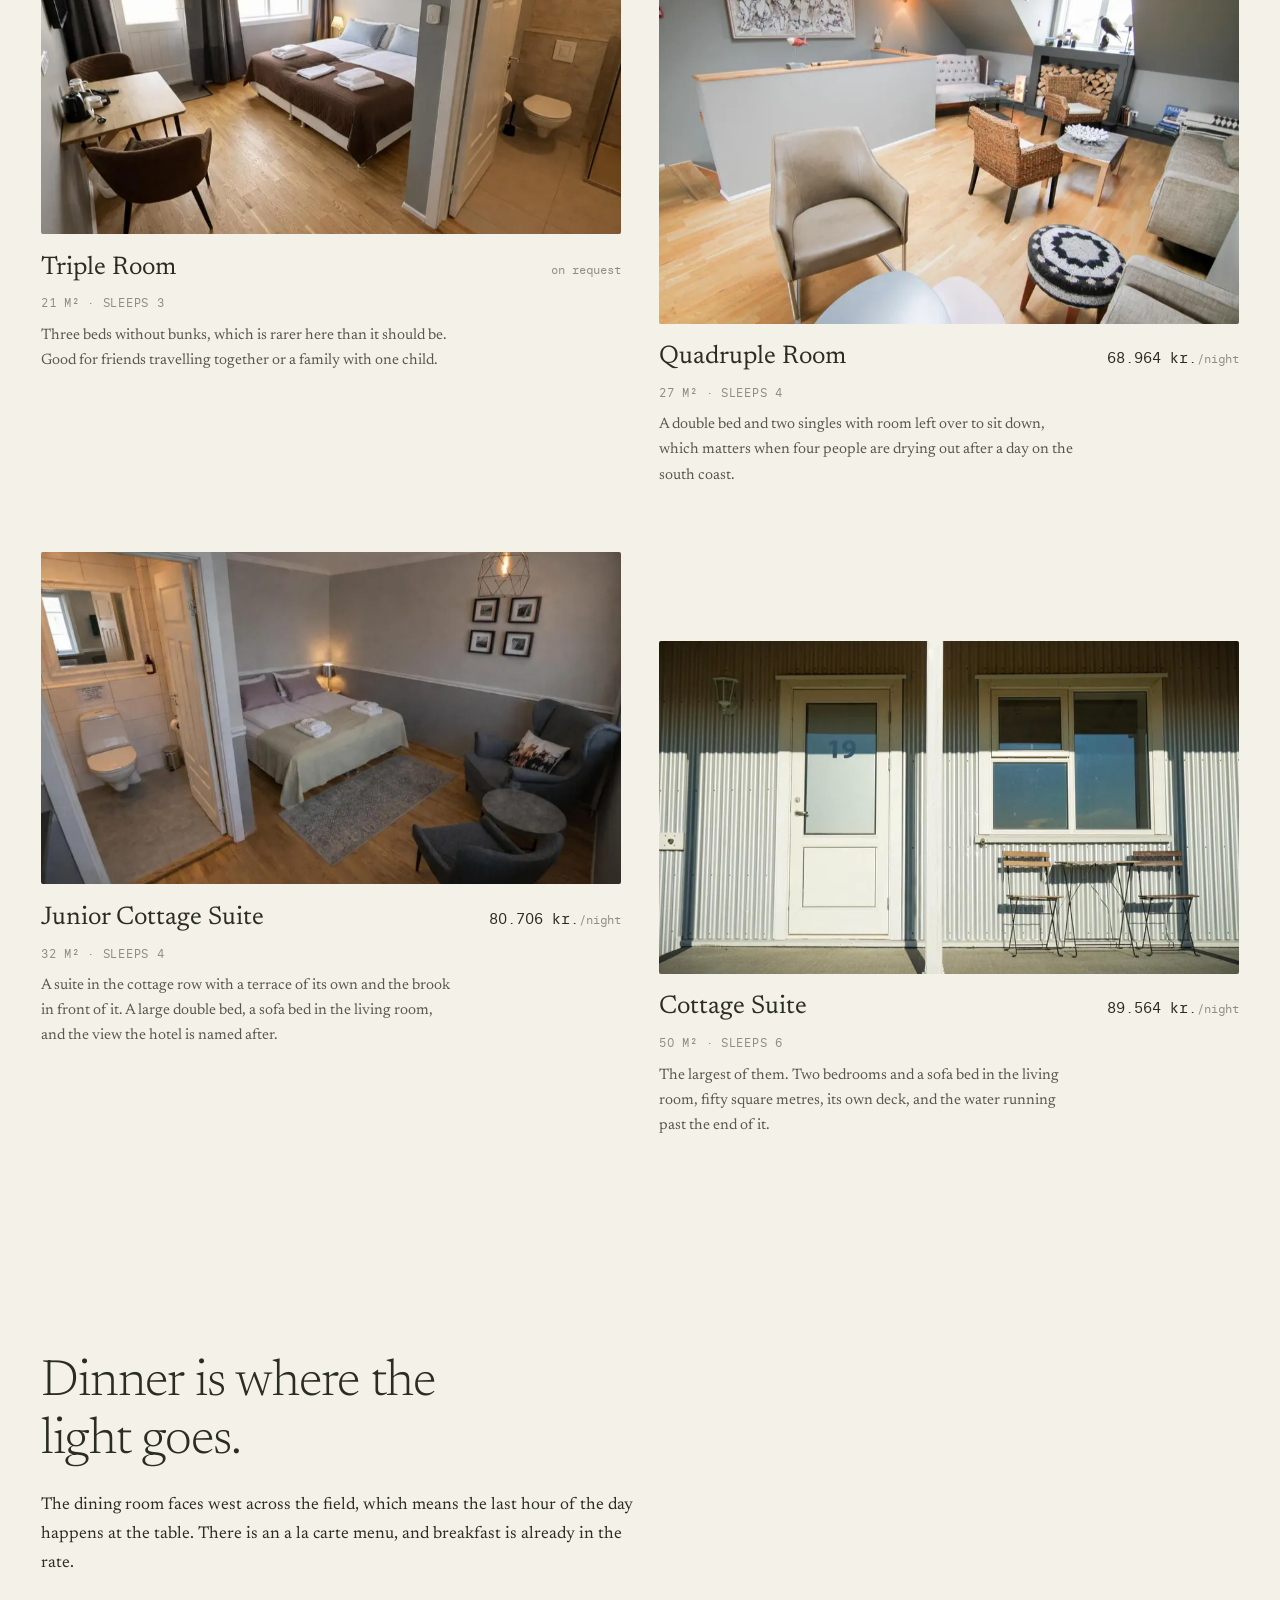
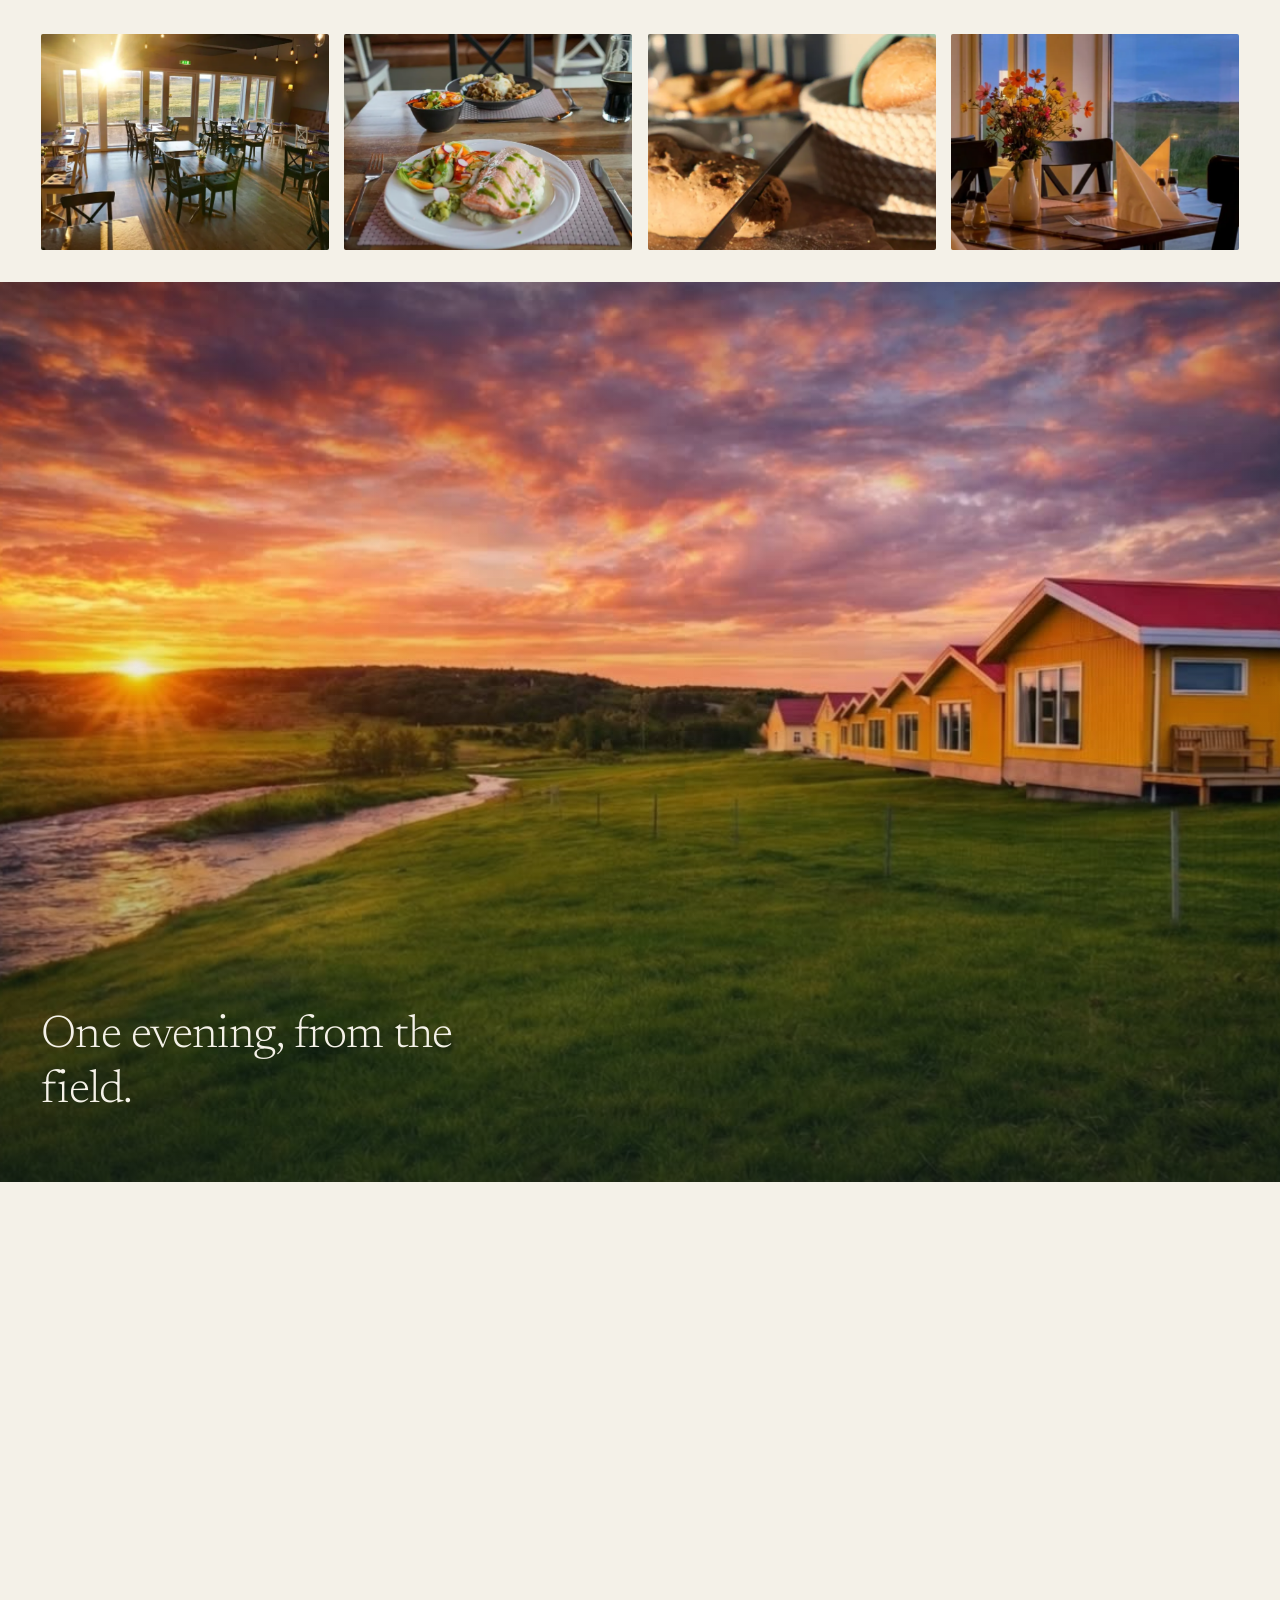
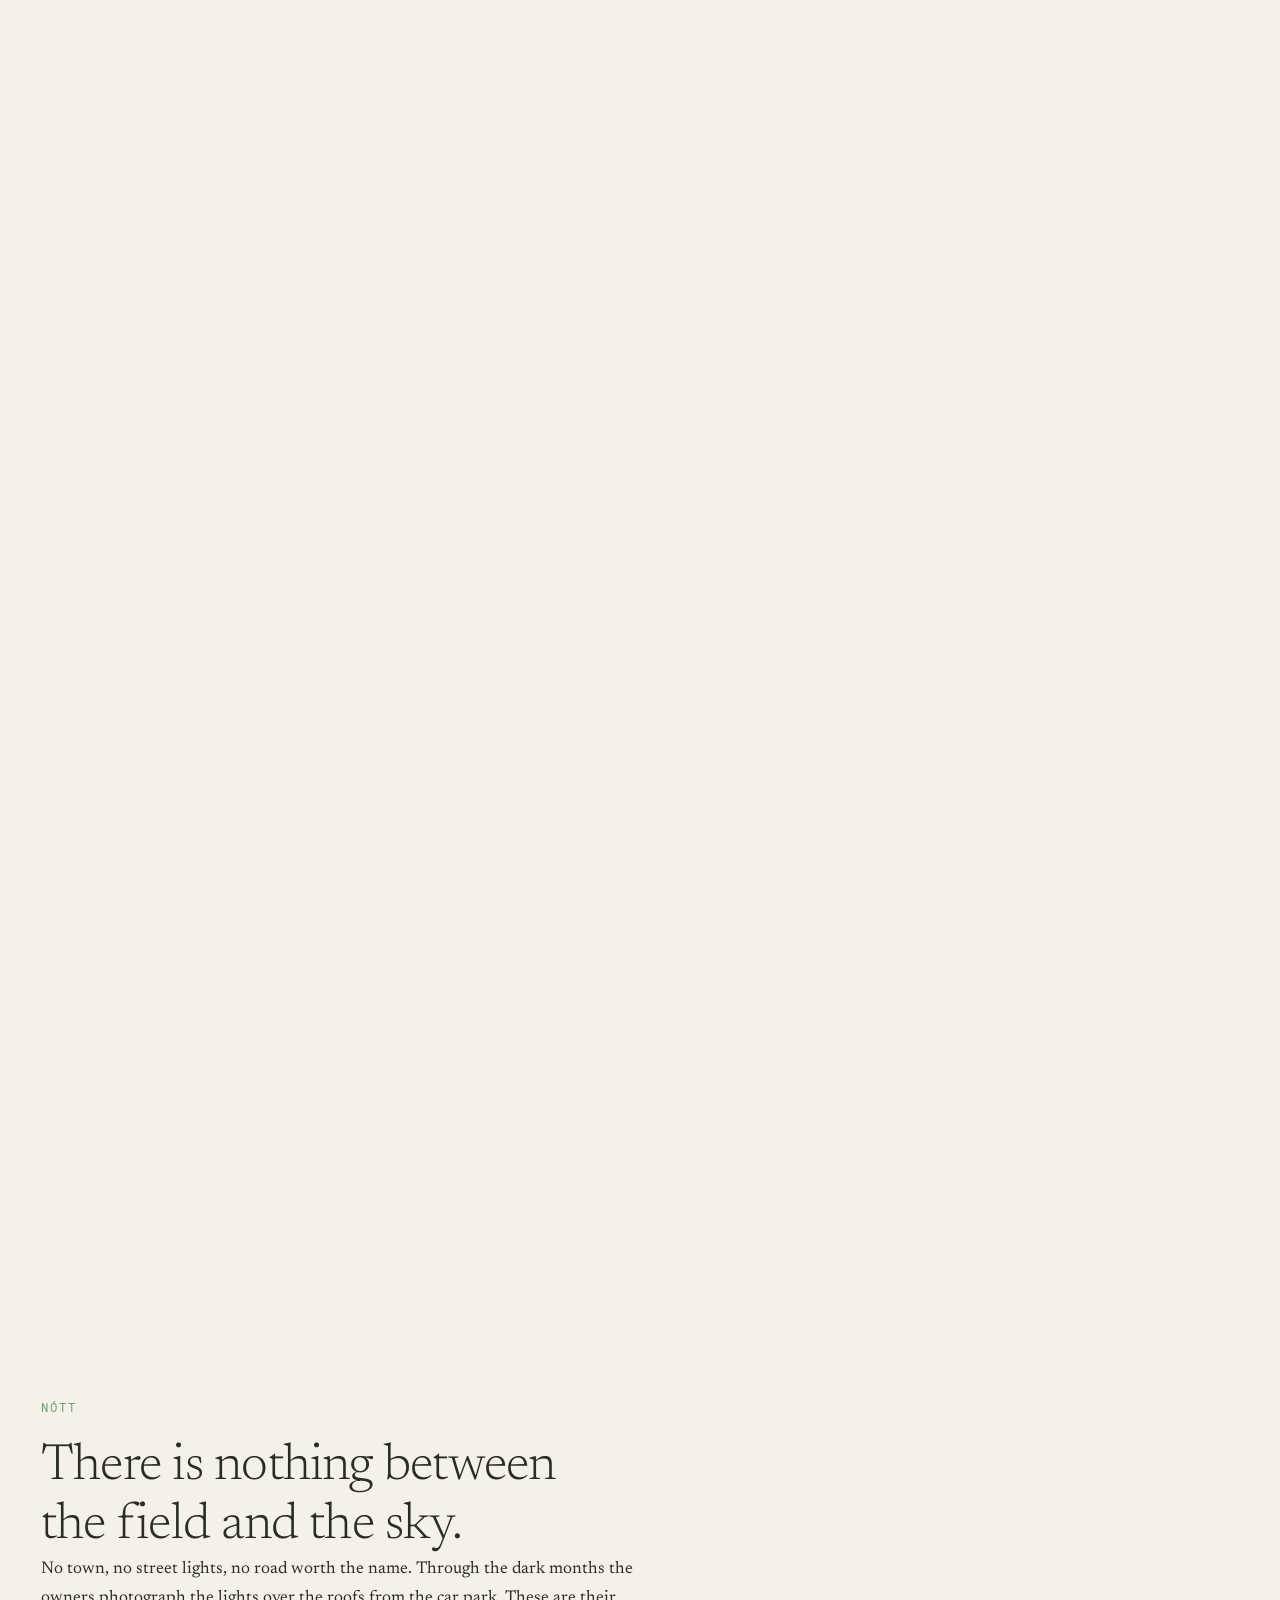
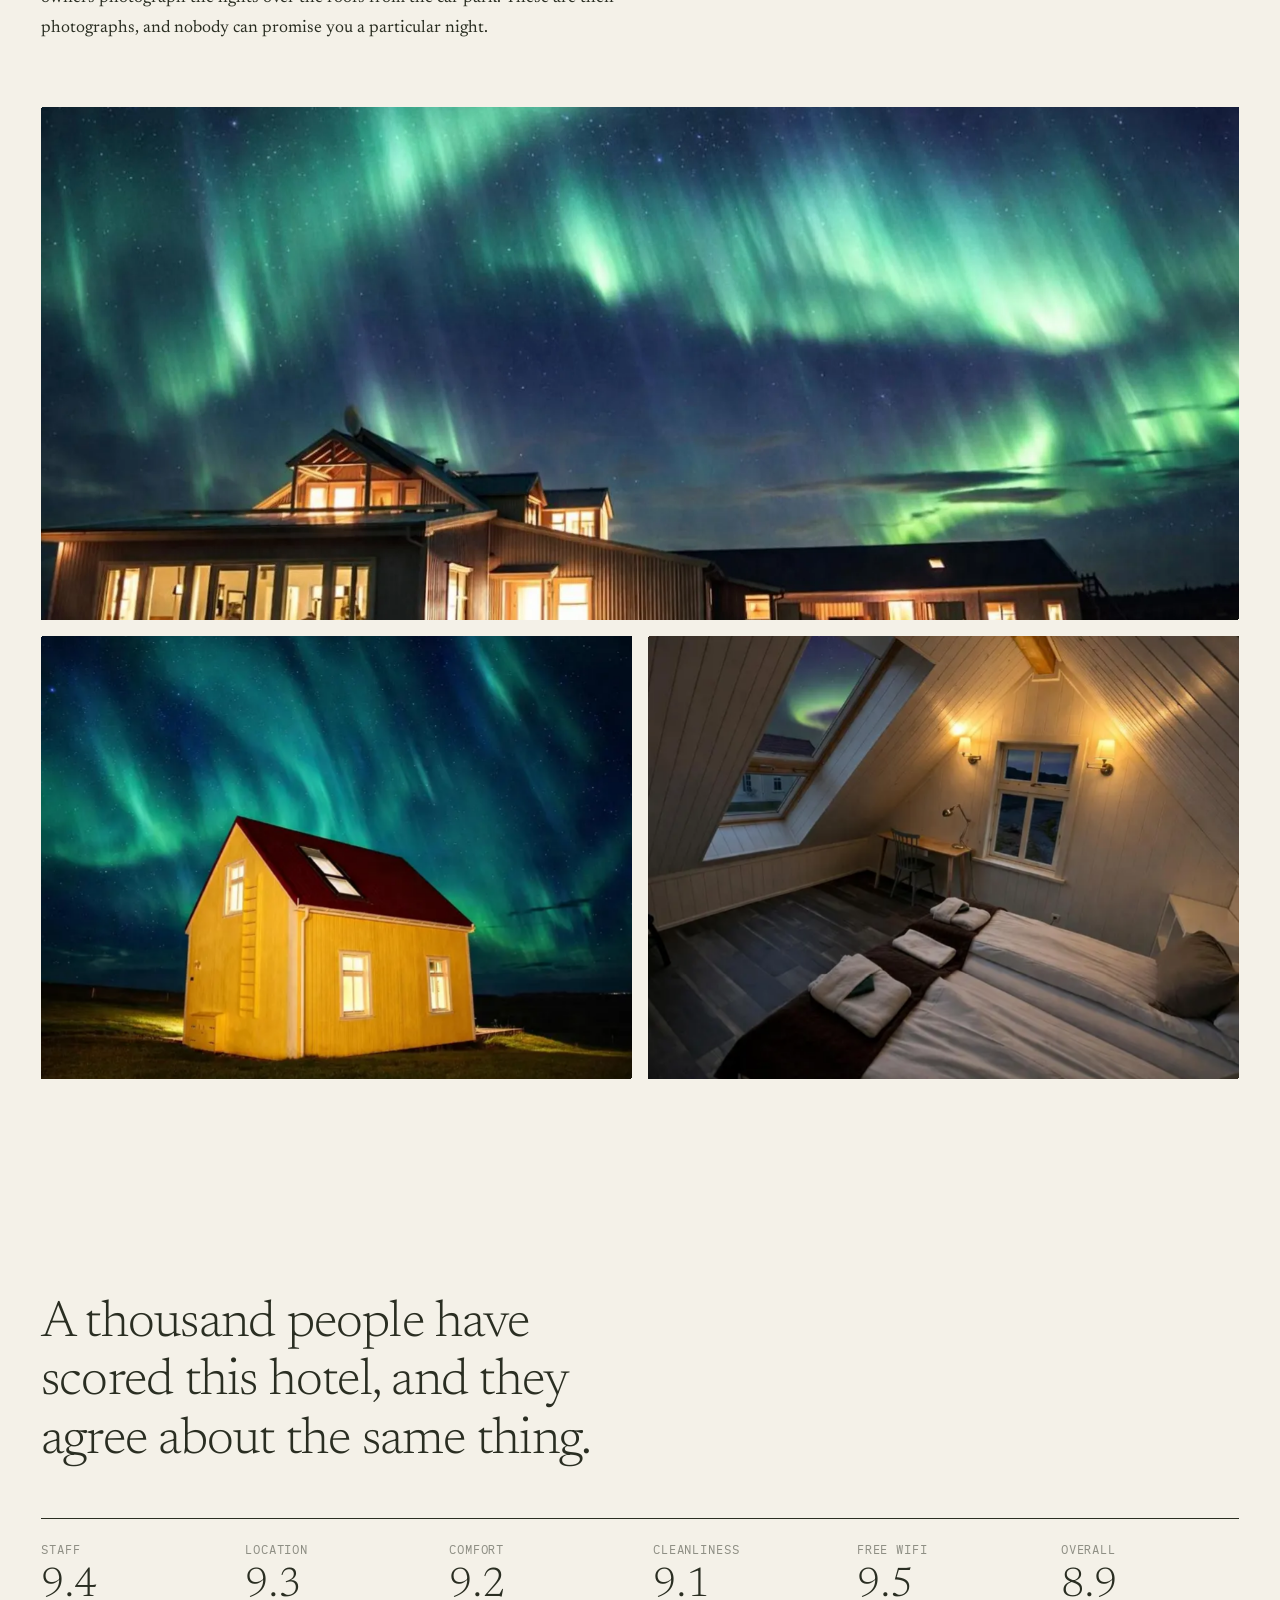
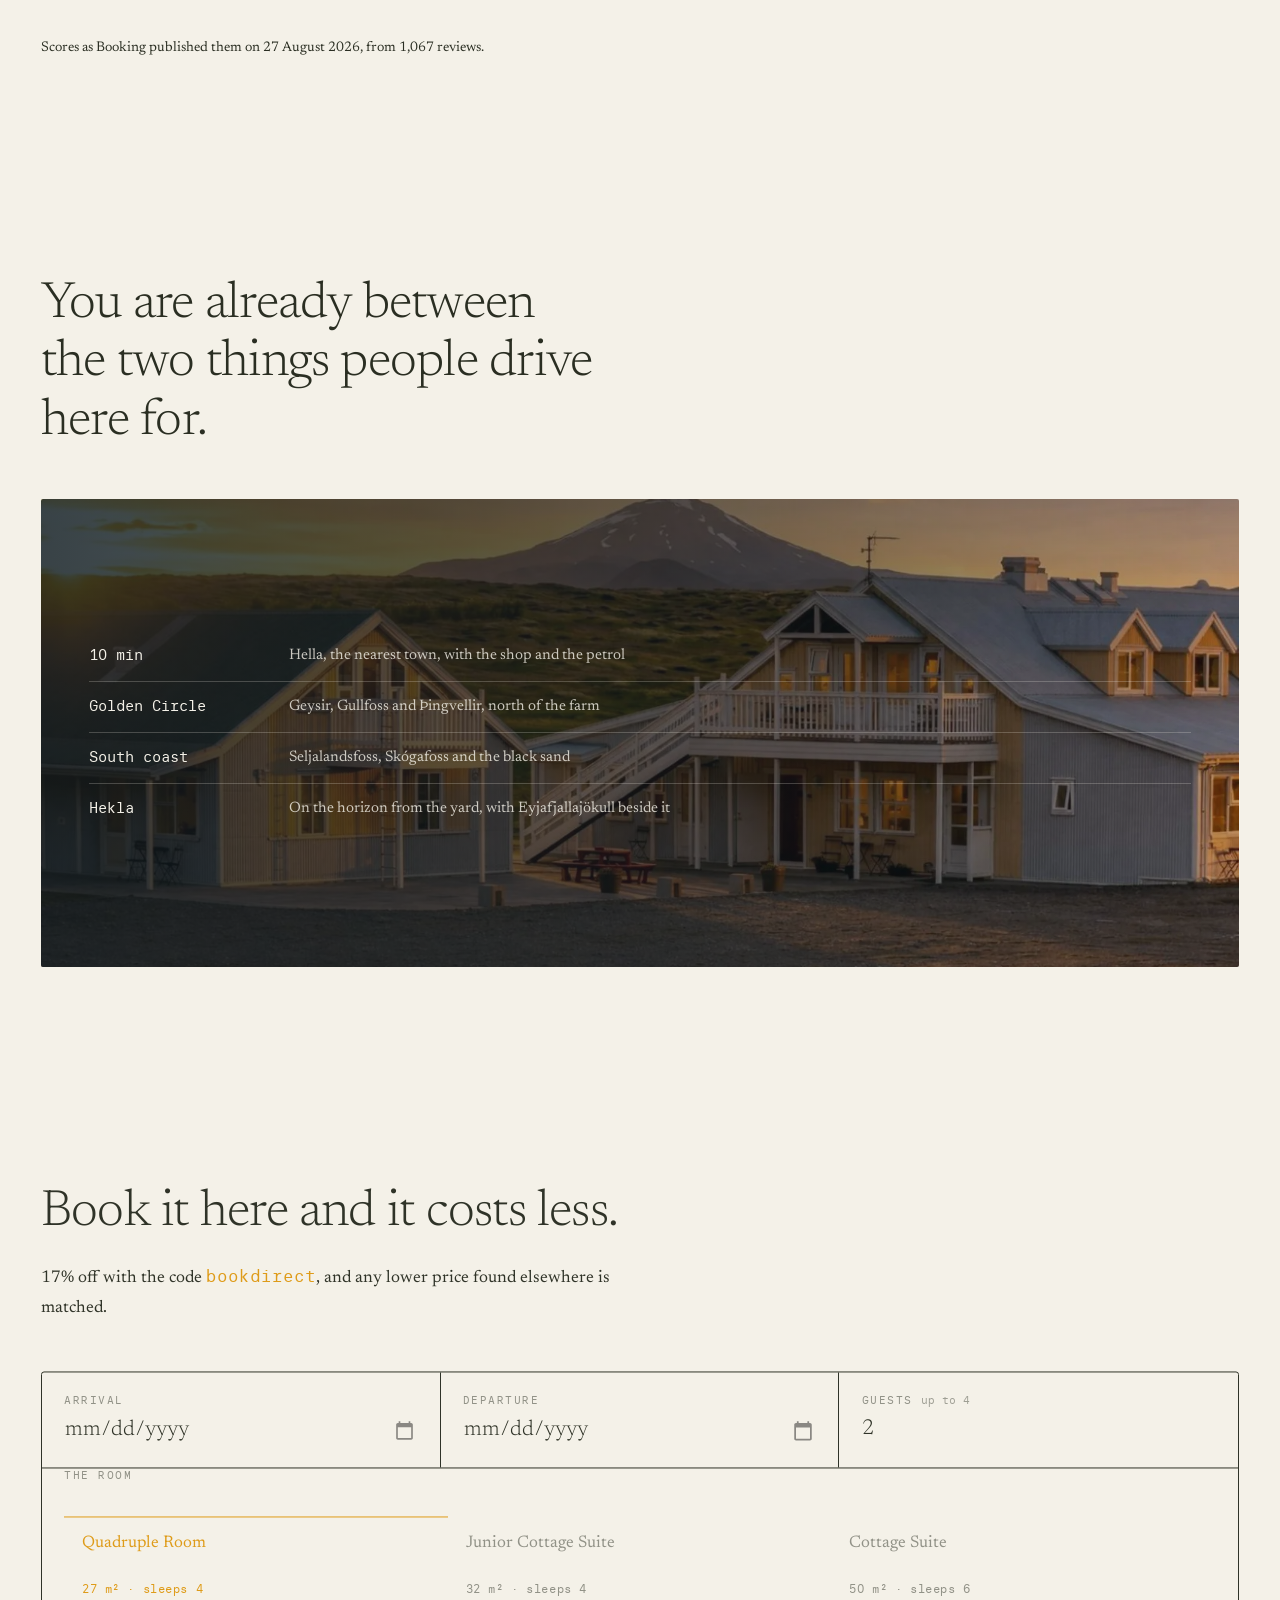
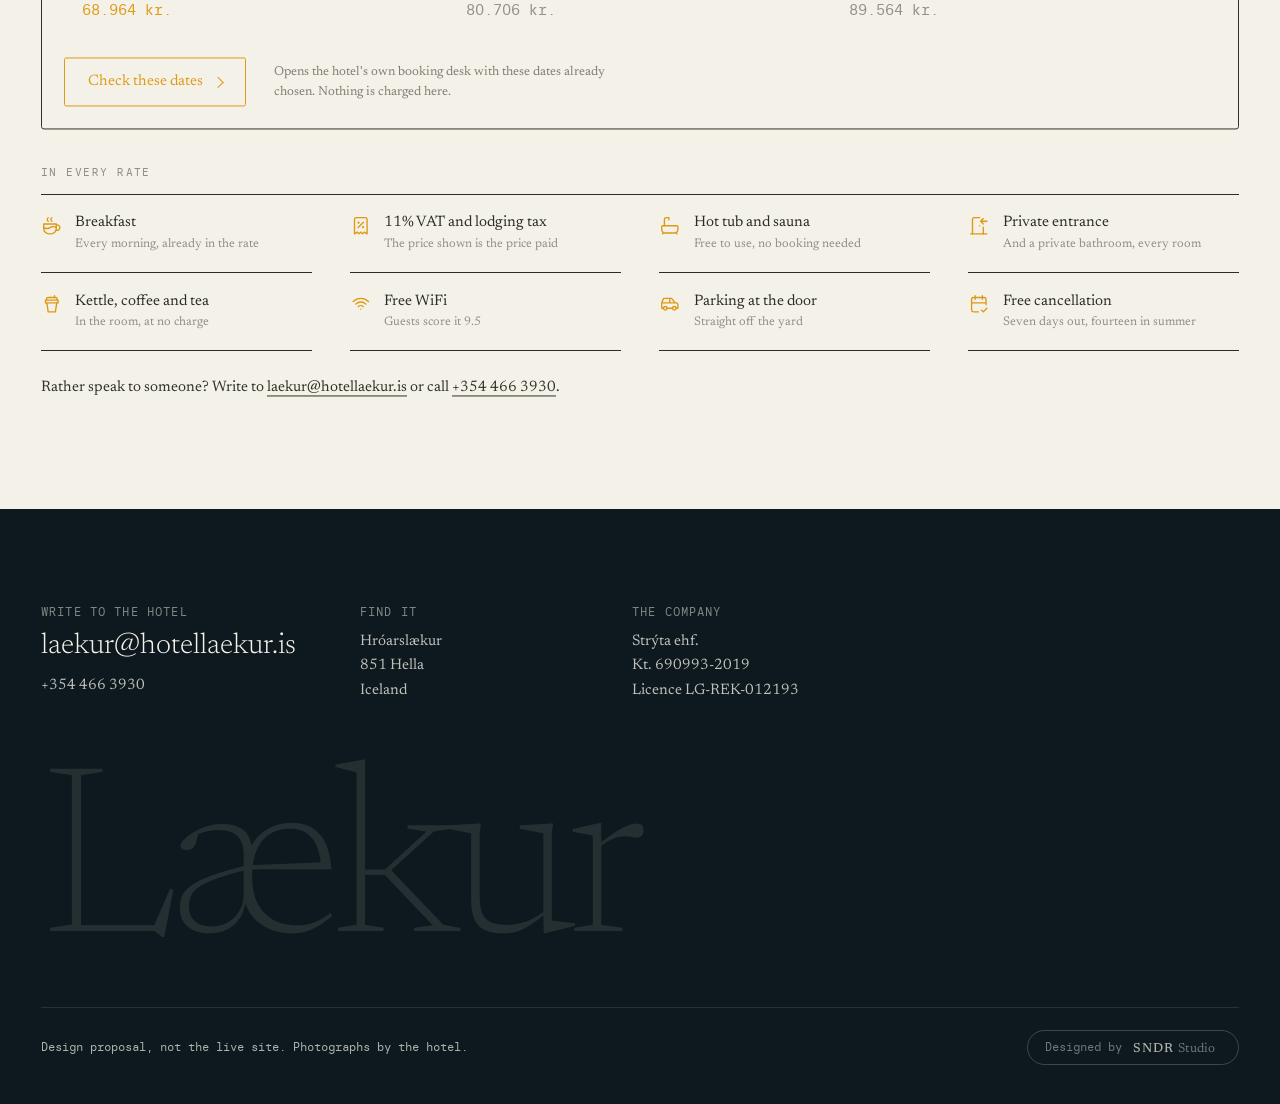
==== commit 5406d021: "Deploy ac71718 (noindex preview)" ====
--- a/index.html
+++ b/index.html
@@ -10,8 +10,8 @@
 <meta name="color-scheme" content="light">
 <link rel="icon" type="image/png" sizes="32x32" href="assets/img/favicon-32.png">
 <link rel="apple-touch-icon" href="assets/img/favicon-180.png">
-<link rel="preload" href="assets/fonts/Ranade-Light.woff2" as="font" type="font/woff2" crossorigin>
-<link rel="preload" href="assets/fonts/Ranade-Regular.woff2" as="font" type="font/woff2" crossorigin>
+<link rel="preload" href="assets/fonts/Newsreader-200.woff2" as="font" type="font/woff2" crossorigin>
+<link rel="preload" href="assets/fonts/Newsreader-400.woff2" as="font" type="font/woff2" crossorigin>
 <link rel="preload" as="image" href="assets/img/aurora-wide.webp" fetchpriority="high"
   imagesrcset="assets/img/aurora-wide-sm.webp 1000w, assets/img/aurora-wide.webp 2000w" imagesizes="100vw">
 <meta property="og:type" content="website">
@@ -19,7 +19,7 @@
 <meta property="og:description" content="Nineteen rooms on a working horse farm at Hróarslækur, south Iceland. Hot tub, sauna, a restaurant, and the northern lights over the field.">
 <meta property="og:image" content="assets/img/aurora-wide.webp">
 <meta property="og:locale" content="en_GB">
-<link rel="stylesheet" href="styles.css?v=fe39d2ba">
+<link rel="stylesheet" href="styles.css?v=b000f696">
 
 <!-- Every figure on this page traces to one of: the property's own Booking page and its
      availability table (read 2026-08-27), hotellaekur.is, or the rekstrarleyfi register
@@ -359,8 +359,8 @@
       <a class="foot_credit" href="https://sndr-studio.pages.dev" rel="noopener">
         <span>Designed by</span>
         <svg class="foot_credit-mark" viewBox="0 0 120 24" role="img" aria-label="SNDR Studio">
-          <text x="0" y="18" font-family="Ranade, system-ui, sans-serif" font-weight="500" font-size="18" letter-spacing="1.2" fill="currentColor">SNDR</text>
-          <text x="62" y="18" font-family="Ranade, system-ui, sans-serif" font-size="18" fill="currentColor" opacity=".62">Studio</text>
+          <text x="0" y="18" font-family="Newsreader, Georgia, serif" font-weight="500" font-size="18" letter-spacing="1.2" fill="currentColor">SNDR</text>
+          <text x="62" y="18" font-family="Newsreader, Georgia, serif" font-size="18" fill="currentColor" opacity=".62">Studio</text>
         </svg>
       </a>
     </div>
--- a/styles.css
+++ b/styles.css
@@ -6,10 +6,13 @@
    Palette quantised from the hotel's own photographs. See DESIGN.md.
    ========================================================================== */
 
-@font-face { font-family: 'Ranade'; src: url('assets/fonts/Ranade-Thin.woff2') format('woff2'); font-weight: 100; font-display: swap; }
-@font-face { font-family: 'Ranade'; src: url('assets/fonts/Ranade-Light.woff2') format('woff2'); font-weight: 300; font-display: swap; }
-@font-face { font-family: 'Ranade'; src: url('assets/fonts/Ranade-Regular.woff2') format('woff2'); font-weight: 400; font-display: swap; }
-@font-face { font-family: 'Ranade'; src: url('assets/fonts/Ranade-Medium.woff2') format('woff2'); font-weight: 500; font-display: swap; }
+/* Newsreader (SIL OFL, latin-ext — Þ Ð Æ Ö and every acute checked with fonttools
+   before shipping). ExtraLight is the lightest cut that exists, so the wordmark
+   asks for 200, not the 100 Ranade had. */
+@font-face { font-family: 'Newsreader'; src: url('assets/fonts/Newsreader-200.woff2') format('woff2'); font-weight: 200; font-display: swap; }
+@font-face { font-family: 'Newsreader'; src: url('assets/fonts/Newsreader-300.woff2') format('woff2'); font-weight: 300; font-display: swap; }
+@font-face { font-family: 'Newsreader'; src: url('assets/fonts/Newsreader-400.woff2') format('woff2'); font-weight: 400; font-display: swap; }
+@font-face { font-family: 'Newsreader'; src: url('assets/fonts/Newsreader-500.woff2') format('woff2'); font-weight: 500; font-display: swap; }
 @font-face { font-family: 'Basier Mono'; src: url('assets/fonts/basier-mono.woff2') format('woff2'); font-weight: 400; font-display: swap; }
 
 :root {
@@ -26,7 +29,7 @@
   --lk-ink:  #2A2E22;
   --lk-soft: #E7E2D4;
 
-  --sans: 'Ranade', ui-sans-serif, system-ui, sans-serif;
+  --sans: 'Newsreader', ui-serif, Georgia, serif;
   --mono: 'Basier Mono', ui-monospace, SFMono-Regular, monospace;
 
   --ease: cubic-bezier(.19, 1, .22, 1);
@@ -211,7 +214,7 @@
 .wm_row { display: grid; grid-template-columns: 1fr auto 1fr; align-items: stretch; }
 .wm_word {
   display: block; color: #F6F4EE; mix-blend-mode: difference;
-  font: 100 clamp(2.6rem, 10.5vw, 8.5rem)/1.02 var(--sans); letter-spacing: -.03em;
+  font: 200 clamp(2.6rem, 10.5vw, 8.5rem)/1.02 var(--sans); letter-spacing: -.03em;
   padding-bottom: .1em;   /* Icelandic descender clearance under a clip */
   white-space: nowrap;
 }
